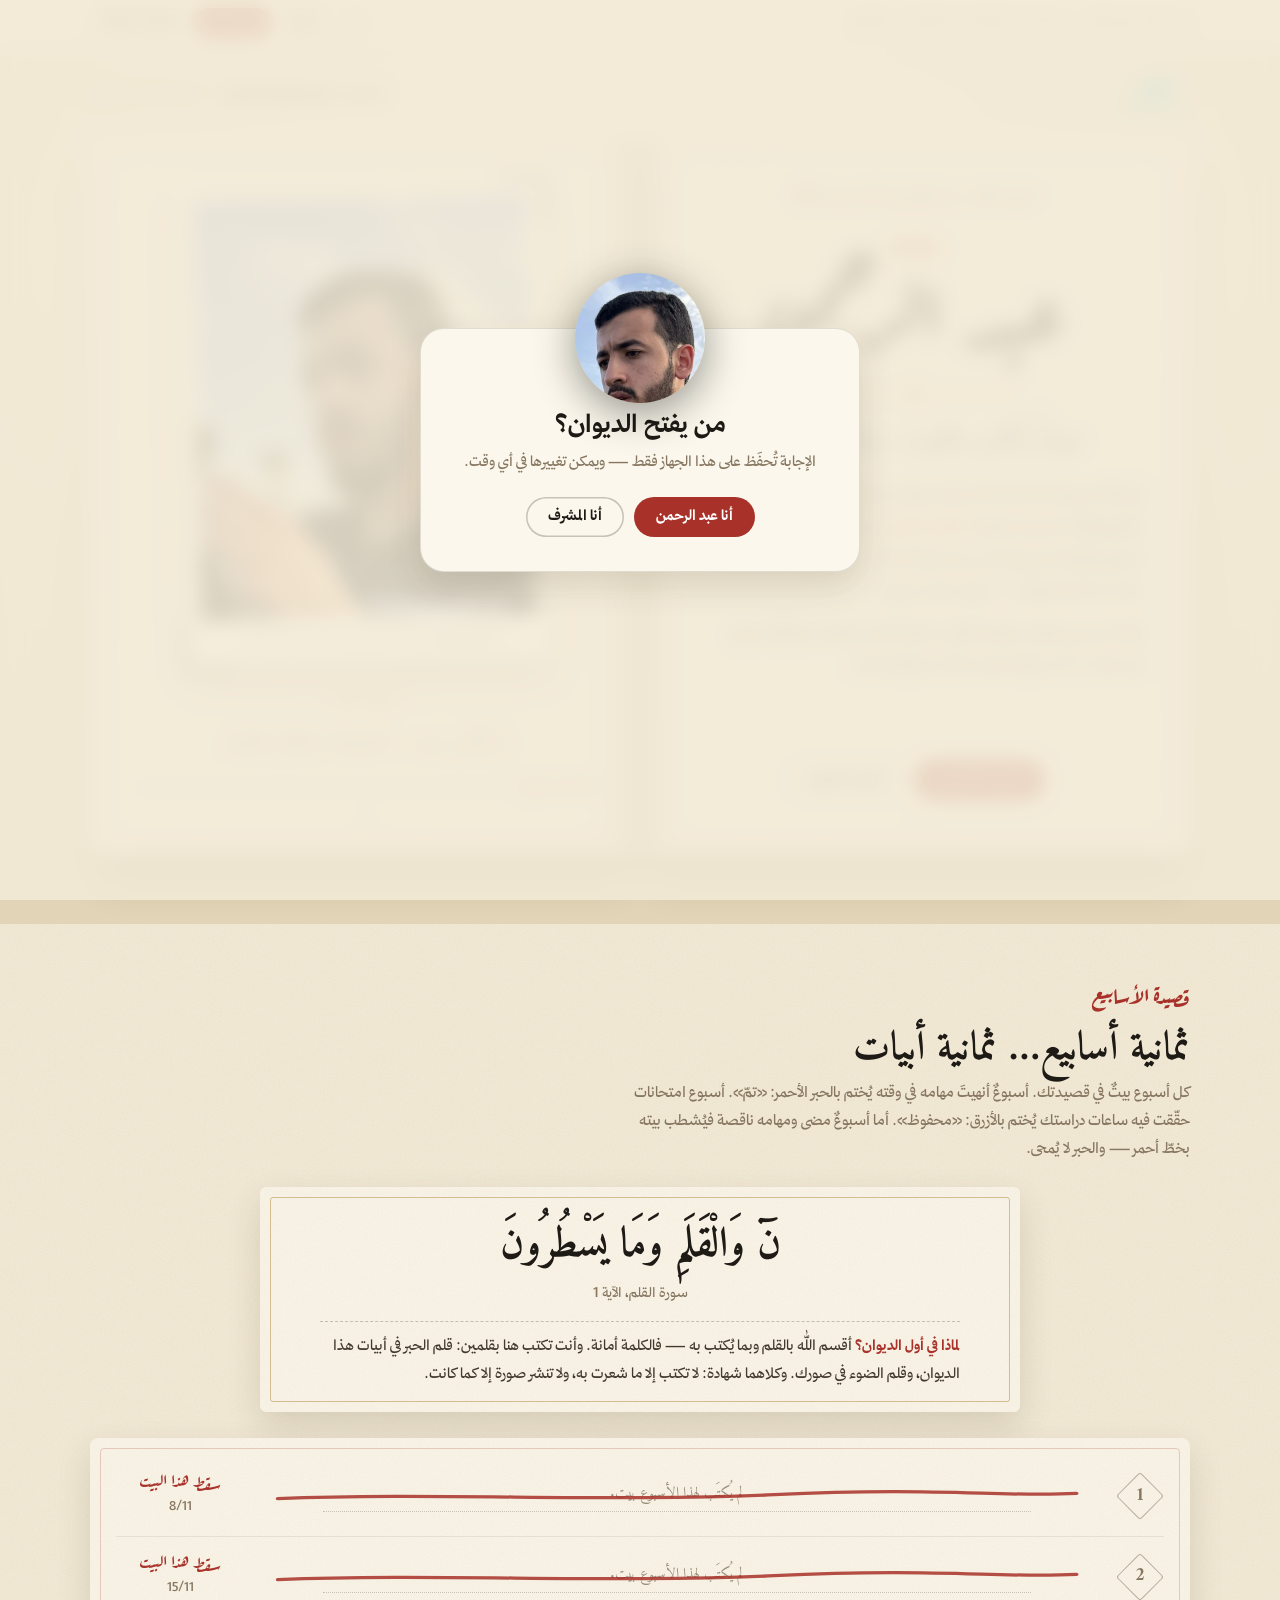
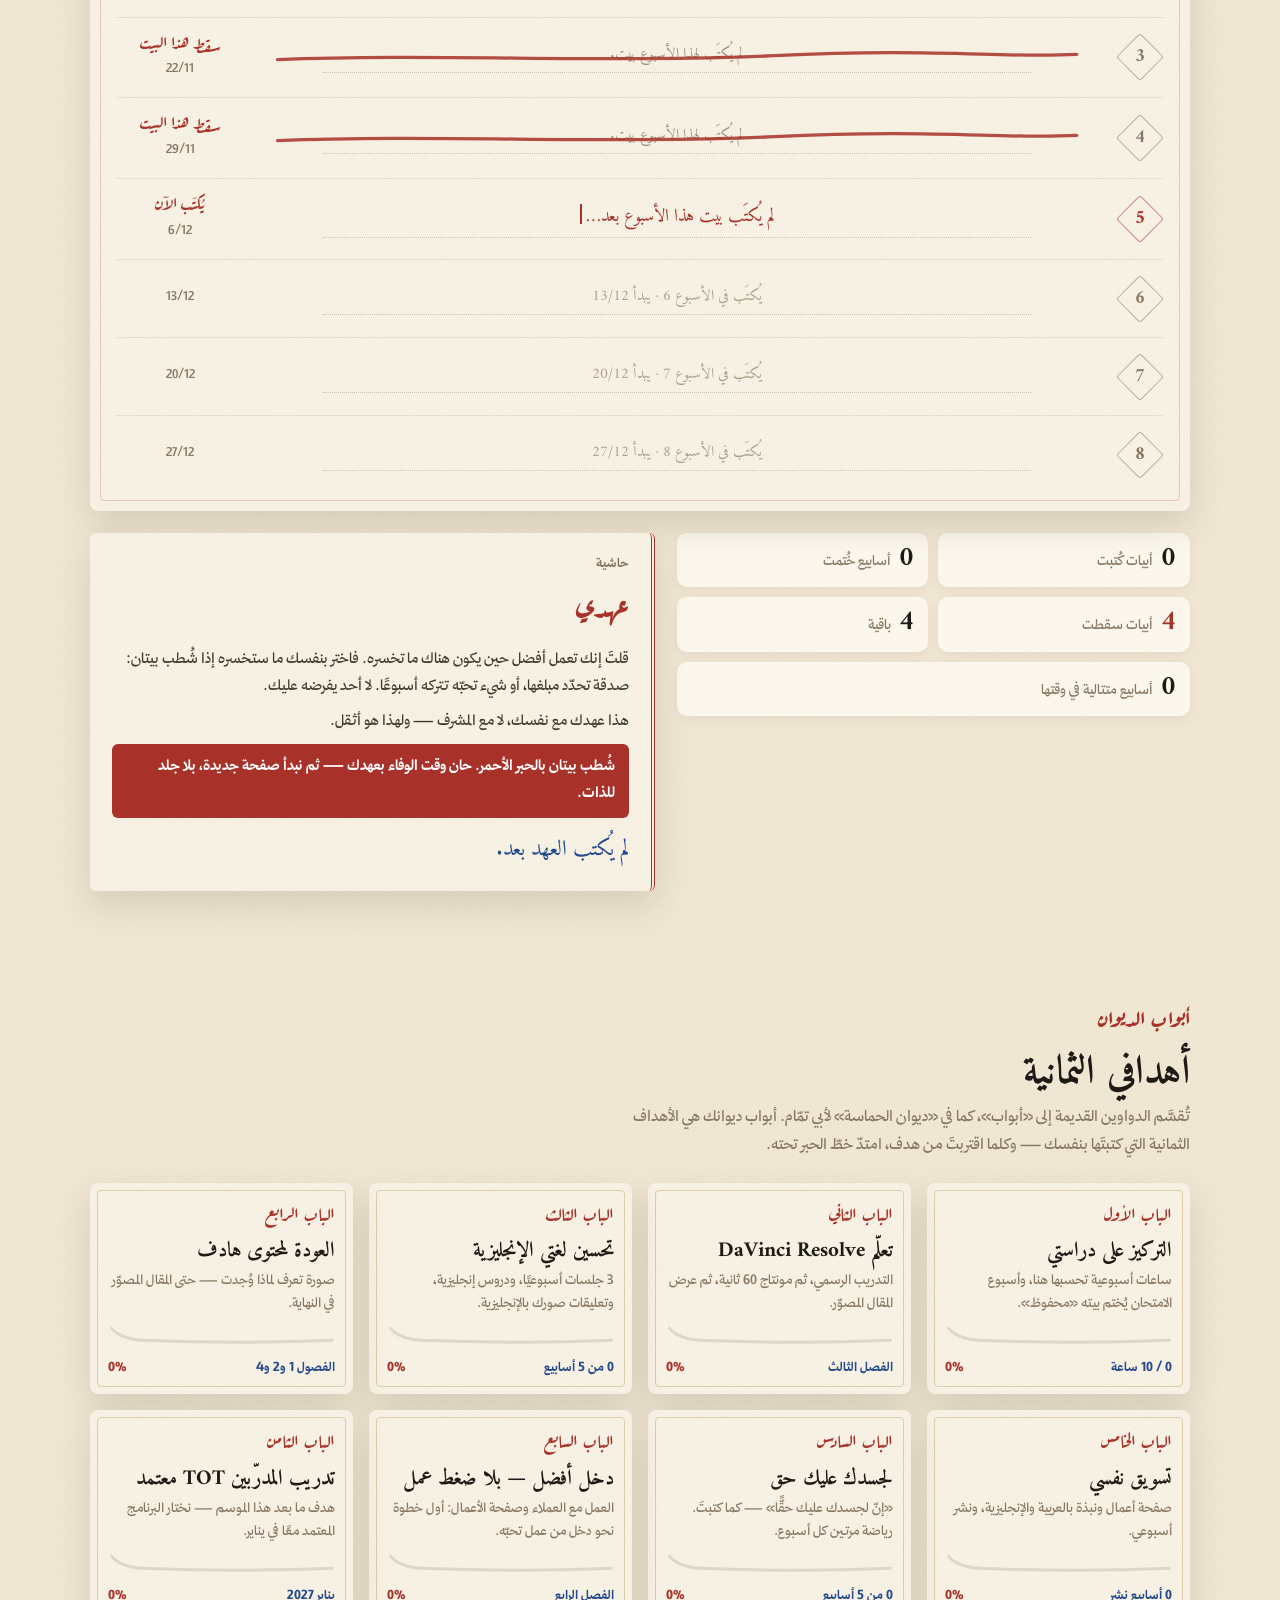
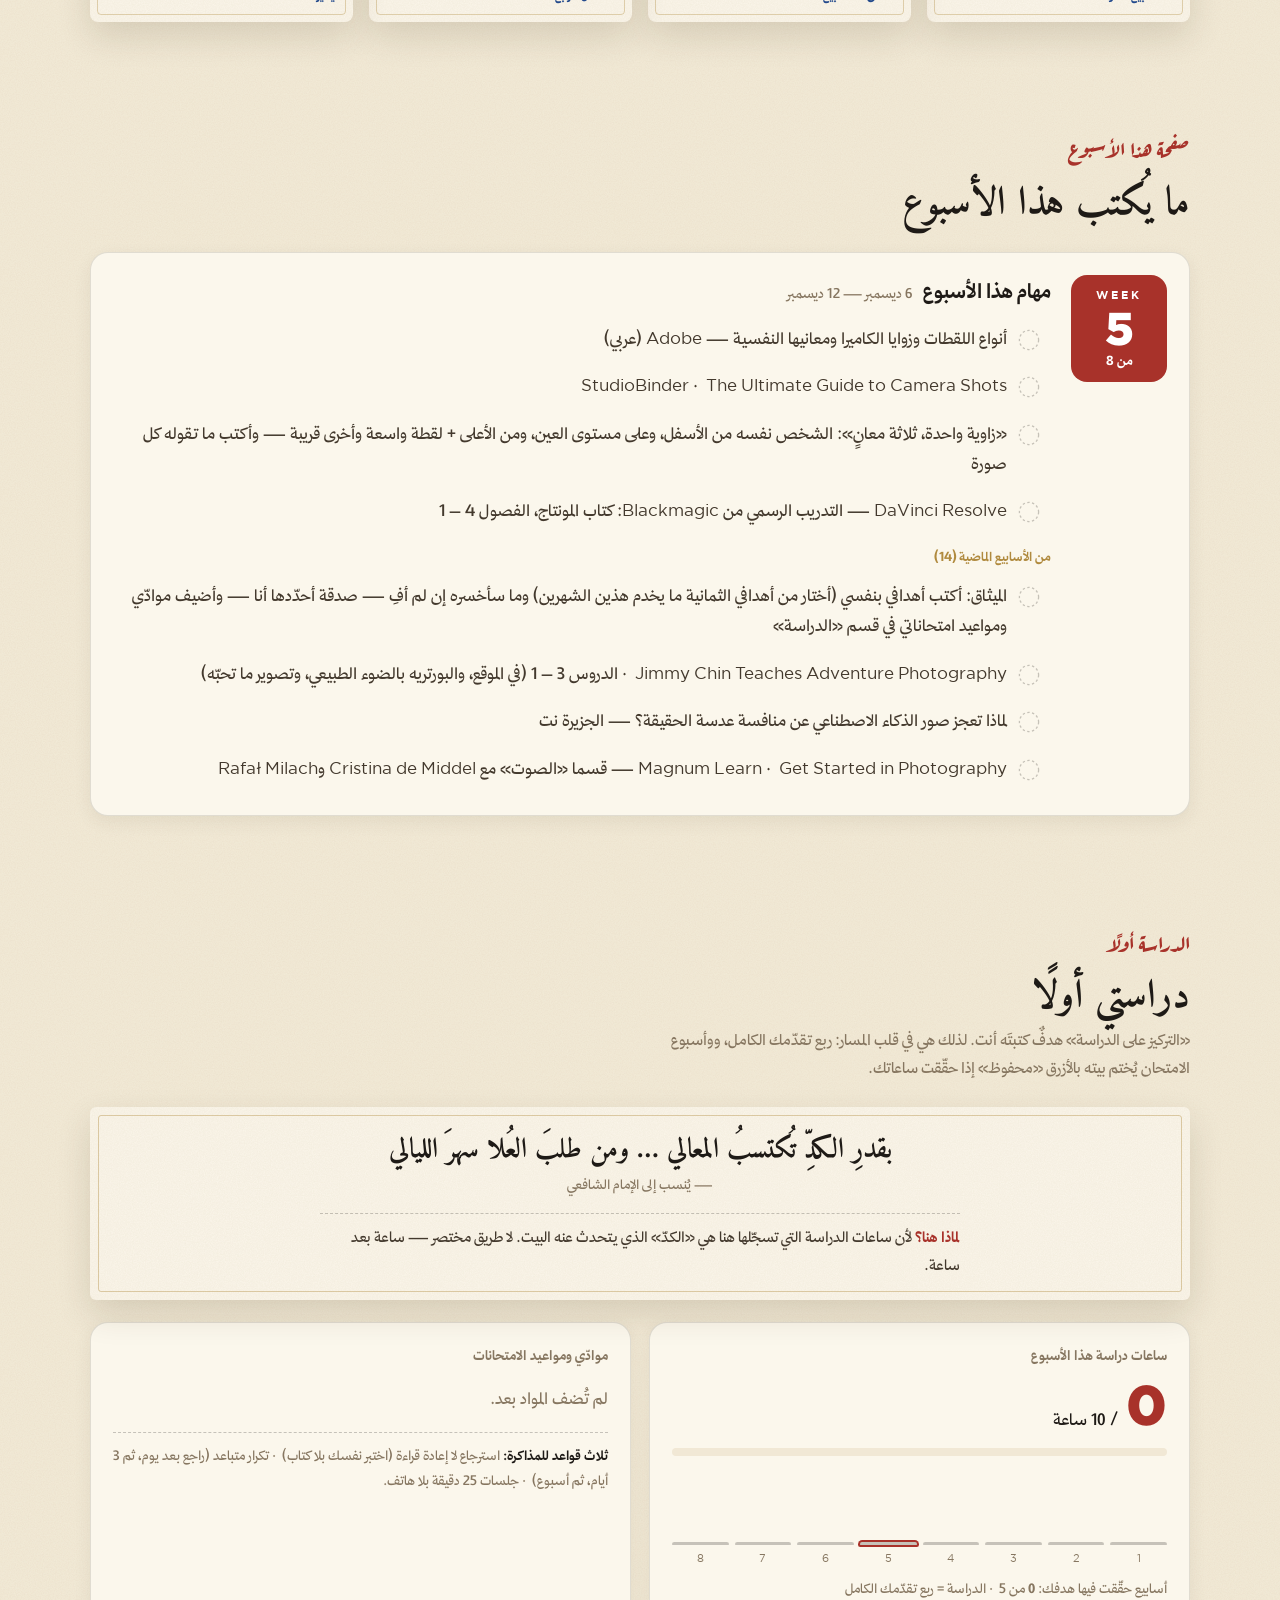
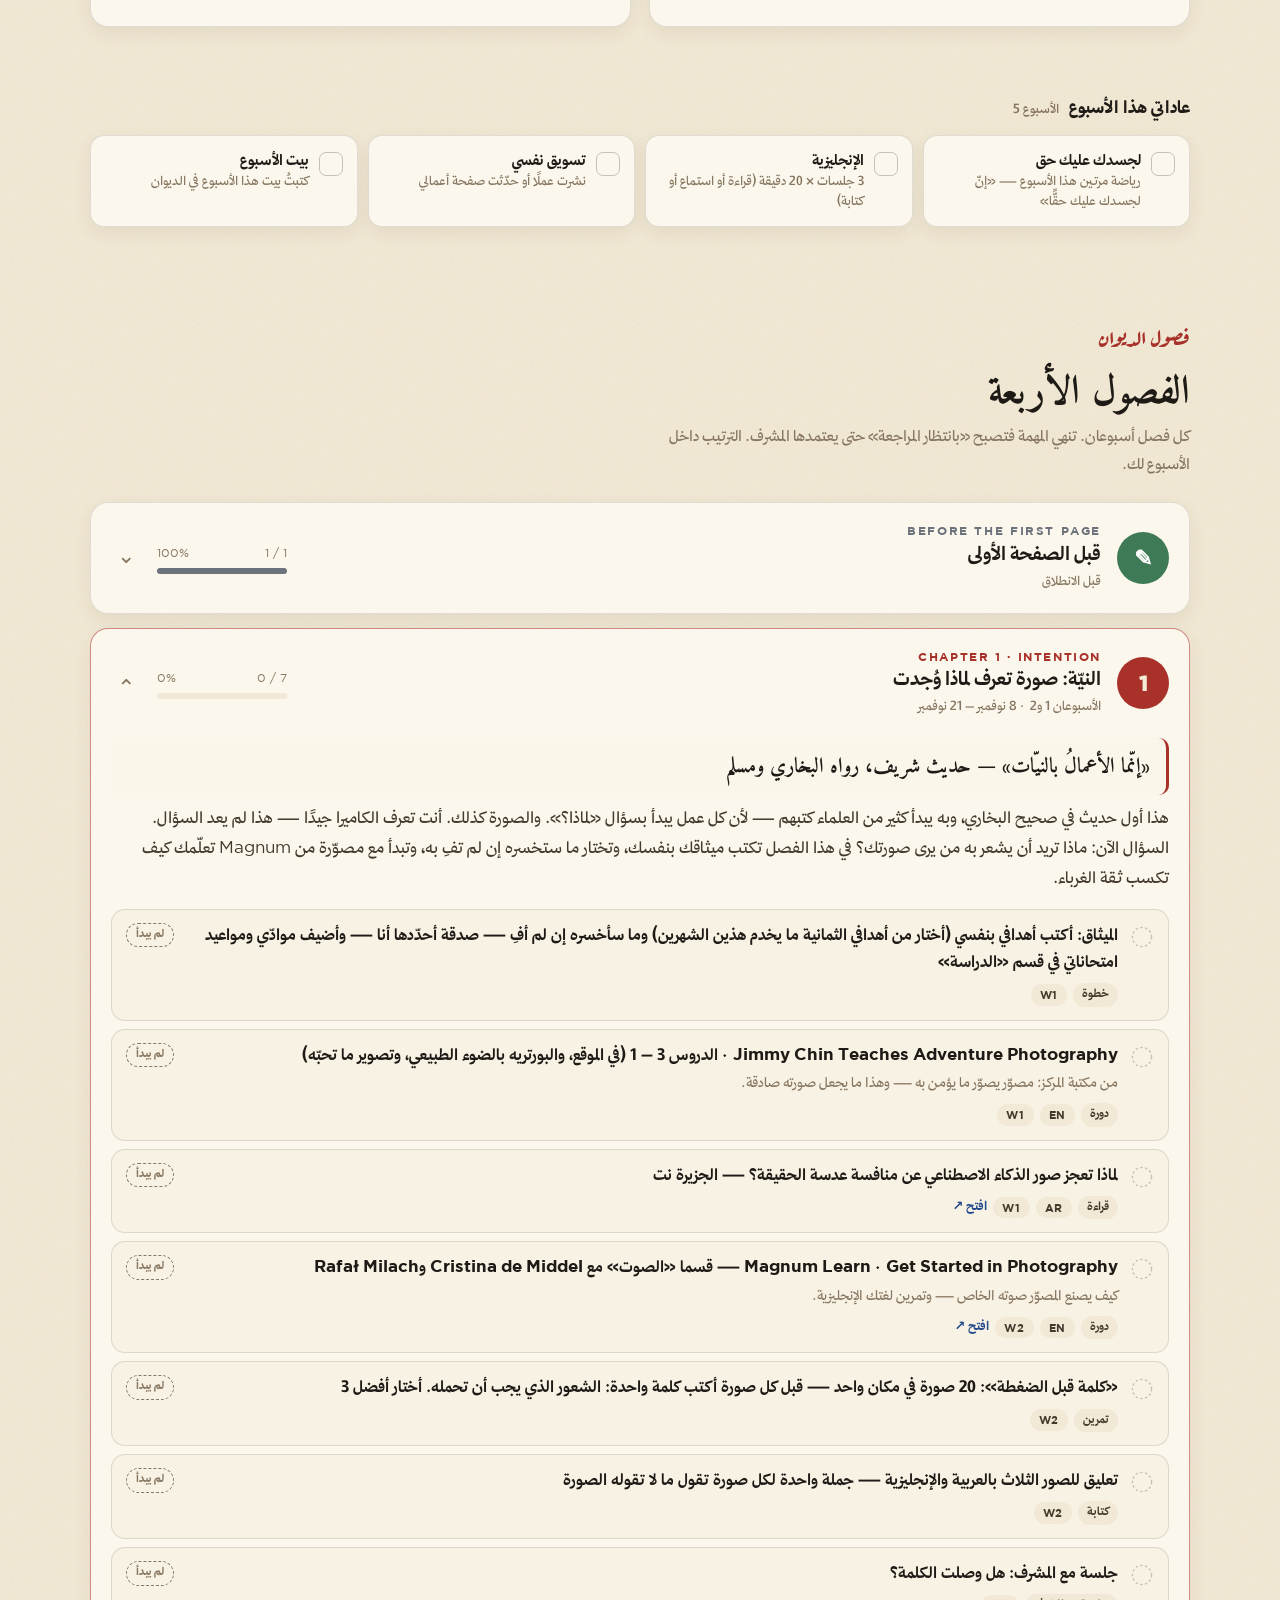
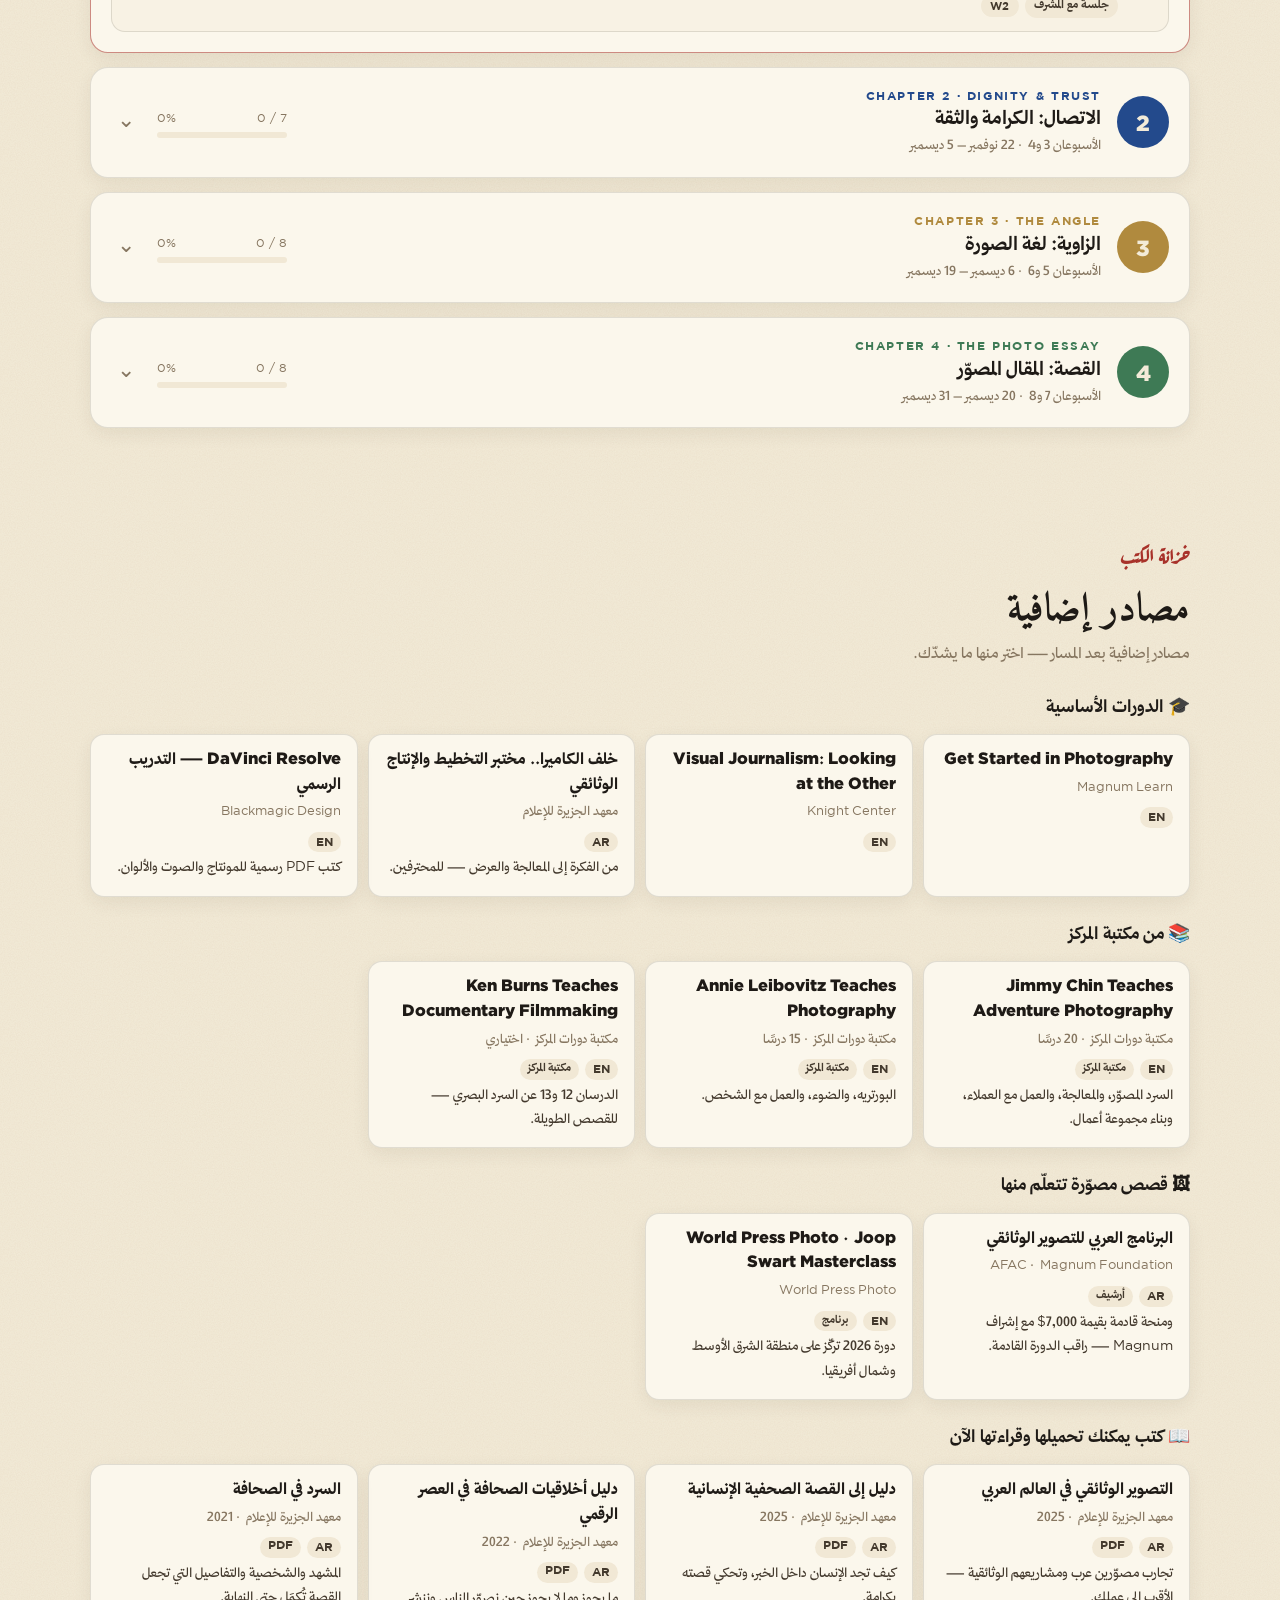
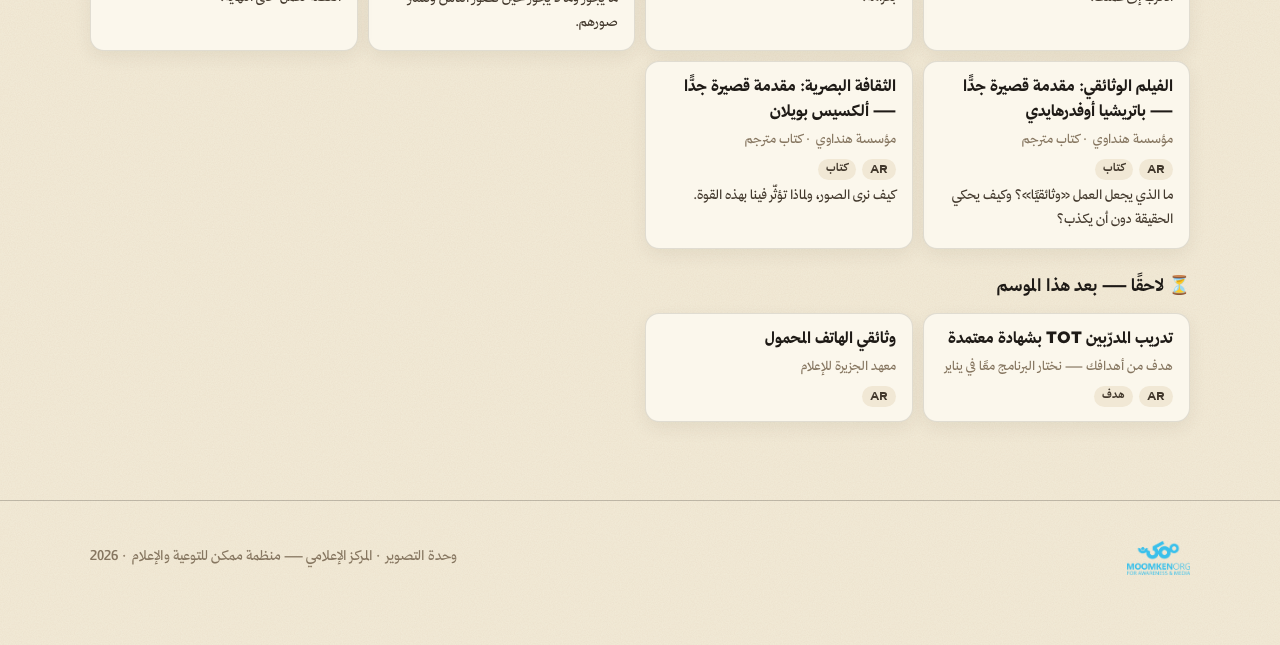
==== index.html @ f7ec4d76 "Use his real field photo; bust caches so the live link updates Co-Authored-By: Claude Opus 5.5 <nore" ====
<!DOCTYPE html>
<html lang="ar" dir="rtl">
<head>
<meta charset="utf-8">
<meta name="viewport" content="width=device-width, initial-scale=1, viewport-fit=cover">
<meta name="theme-color" content="#F3EBD8">
<title>ديوان عبد الرحمن · وحدة التصوير · المركز الإعلامي — ممكن</title>
<meta name="description" content="ديوان عبد الرحمن: مسار في التصوير الإنساني ولغة الزاوية والمقال المصوّر  — وحدة التصوير، المركز الإعلامي في منظمة ممكن. من 8 نوفمبر إلى 31 ديسمبر 2026.">
<link rel="icon" href="assets/favicon.png">
<link rel="preload" href="assets/fonts/aref-ruqaa-arabic-700-normal.woff2" as="font" type="font/woff2" crossorigin>
<link rel="stylesheet" href="base.css?v=7">
<link rel="stylesheet" href="app.css?v=7">
</head>
<body>

<!-- ============ who opens the diwan ============ -->
<div class="veil hidden" id="rolePicker">
  <div class="veil-card">
    <img class="veil-st" src="assets/portrait-sm.webp?v=7" alt="" width="130" height="130">
    <h2>من يفتح الديوان؟</h2>
    <p>الإجابة تُحفَظ على هذا الجهاز فقط — ويمكن تغييرها في أي وقت.</p>
    <div class="pick-row">
      <button class="btn btn-main" data-role="me">أنا عبد الرحمن</button>
      <button class="btn btn-ghost" data-role="manager">أنا المشرف</button>
    </div>
    <div class="pin-row hidden" id="pinRow">
      <input id="pinInput" inputmode="numeric" maxlength="6" placeholder="رمز المشرف" dir="ltr" autocomplete="off">
      <button class="btn btn-main btn-sm" id="pinGo">دخول</button>
      <div class="pin-err hidden" id="pinErr">الرمز غير صحيح — حاول مجددًا.</div>
    </div>
  </div>
</div>

<!-- ============ sync bar ============ -->
<div class="syncbar">
  <div class="syncbar-in">
    <span class="dot" id="syncDot"></span>
    <span class="sync-txt" id="syncTxt">حفظ محلي فقط</span>
    <span class="grow"></span>
    <span class="role-badge" id="roleBadge">—</span>
    <button class="btn btn-ghost btn-xs" id="btnSwitchRole">تبديل</button>
    <button class="btn btn-main btn-xs" id="btnSyncNow">مزامنة الآن</button>
    <button class="btn btn-ghost btn-xs" id="btnSetup">إعدادات الحفظ</button>
  </div>
  <div class="setup hidden" id="setupPanel">
    <div class="setup-in">
      <div class="field"><label>GitHub Gist ID</label><input id="inGist" placeholder="a1b2c3d4…" autocomplete="off" spellcheck="false" dir="ltr"></div>
      <div class="field"><label>GitHub Token · gist scope</label><input id="inToken" type="password" placeholder="ghp_…" autocomplete="off" dir="ltr"></div>
      <div class="field narrow"><label>اسم الملف</label><input id="inFile" dir="ltr" spellcheck="false"></div>
      <button class="btn btn-main btn-sm" id="btnSaveSetup">حفظ وربط</button>
      <div class="setup-note">البيانات تُحفظ في ملف Gist خاص. التوكن يبقى على هذا الجهاز فقط.</div>
    </div>
  </div>
</div>

<!-- ============ hero: his own diwan ============ -->
<header class="diwan" id="hero">
  <div class="wrap dw-top">
    <img class="logo" src="assets/logo-cyan.png" alt="ممكن — منظمة ممكن للتوعية والإعلام" width="132" height="44">
    <div class="unit-tag en">Media Center · <b>Photography Unit</b></div>
  </div>
  <div class="wrap">
    <div class="book" id="book">
      <div class="page page-r" id="pageR">
        <div class="pg-in">
          <div class="pg-k">الديوان الأول · من <bdi dir="ltr">8</bdi> نوفمبر إلى <bdi dir="ltr">31</bdi> ديسمبر <bdi dir="ltr">2026</bdi></div>
          <h1 class="name-h">
            <span class="sr">ديوان عبد الرحمن</span>
            <svg class="name-ink" id="nameInk" viewBox="0 0 640 230" aria-hidden="true">
              <text class="nm-pre" x="320" y="58" text-anchor="middle">ديوان</text>
              <text class="nm" id="nmText" x="320" y="190" text-anchor="middle">عبد الرحمن</text>
              <circle class="drop" cx="96" cy="196" r="5"/><circle class="drop d2" cx="80" cy="206" r="2.6"/>
            </svg>
          </h1>
          <svg class="orn orn-hero" viewBox="0 0 300 30" aria-hidden="true"><path d="M10 15 H120 M180 15 H290" stroke="currentColor" stroke-width="1.2"/><g transform="translate(150 15)"><rect x="-9" y="-9" width="18" height="18" fill="none" stroke="currentColor" stroke-width="1.4"/><rect x="-9" y="-9" width="18" height="18" fill="none" stroke="currentColor" stroke-width="1.4" transform="rotate(45)"/><circle r="3" fill="currentColor"/></g><circle cx="126" cy="15" r="2" fill="currentColor"/><circle cx="174" cy="15" r="2" fill="currentColor"/></svg>
          <p class="pg-sub">ديوانٌ يُكتَب بالضوء… بيتًا كلَّ أسبوع</p>
          <p class="pg-lead">في تراثنا، يجمع الشاعر قصائده في «ديوان» يحمل اسمه. وكلمة «فوتوغرافيا» نفسها معناها: <b>الكتابة بالضوء</b>. هذا ديوانك أنت: ثمانية أسابيع، وفي كل أسبوع تكتب بيدك بيتًا واحدًا — عمّا رأيت، أو تعلّمت، أو خفت منه ثم تجاوزته — وإلى جانبه صورك.</p>
          <p class="pg-lead">في <bdi dir="ltr">31</bdi> ديسمبر يكتمل ديوانك الأول: ثمانية أبيات بقلمك، ومقالٌ مصوّر بعدستك. لا أحد يكتبه عنك، ولا أحد يقارنك بأحد.</p>
          <div class="hero-cta">
            <a class="btn btn-main" href="#diwan">قصيدة الأسابيع</a>
            <a class="btn btn-ghost" href="#goals">أبواب الديوان</a>
          </div>
        </div>
        <span class="folio">1</span>
      </div>
      <div class="page page-l">
        <div class="pg-in">
          <figure class="plate" id="plate">
            <div class="plate-ph"><img src="assets/portrait.webp?v=7" alt="عبد الرحمن — مصوّر وحدة التصوير" width="720" height="900"></div>
            <figcaption>صاحب الديوان · <span>عبد الرحمن في الميدان، وحدة التصوير</span></figcaption>
          </figure>
          <div class="latest" id="latest"></div>
        </div>
        <span class="folio">2</span>
      </div>
      <div class="cover" id="cover" aria-hidden="true">
        <div class="cv-front">
          <div class="cv-frame">
            <svg class="cv-star" viewBox="-50 -50 100 100"><g fill="none" stroke="currentColor" stroke-width="2"><rect x="-30" y="-30" width="60" height="60"/><rect x="-30" y="-30" width="60" height="60" transform="rotate(45)"/><circle r="15"/></g><circle r="5" fill="currentColor"/></svg>
            <div class="cv-t">ديوان</div>
            <div class="cv-n">عبد الرحمن</div>
            <div class="cv-y">الديوان الأول · <bdi dir="ltr">2026</bdi></div>
          </div>
        </div>
        <div class="cv-back"></div>
      </div>
      <div class="spine" aria-hidden="true"></div>
    </div>
  </div>
</header>

<main>
<!-- ============ the poem of the weeks ============ -->
<section class="sec sec-poem" id="diwan">
  <div class="wrap">
    <div class="sec-head rv"><div><div class="sec-k">قصيدة الأسابيع</div><h2>ثمانية أسابيع… ثمانية أبيات</h2><p class="sec-sub">كل أسبوع بيتٌ في قصيدتك. أسبوعٌ أنهيتَ مهامه في وقته يُختم بالحبر الأحمر: «تمّ». أسبوع امتحانات حقّقت فيه ساعات دراستك يُختم بالأزرق: «محفوظ». أما أسبوعٌ مضى ومهامه ناقصة فيُشطب بيته بخطّ أحمر — والحبر لا يُمحى.</p></div></div>
    <figure class="epi rv">
      <blockquote>نٓ وَالْقَلَمِ وَمَا يَسْطُرُونَ</blockquote>
      <figcaption>سورة القلم، الآية <bdi dir="ltr">1</bdi></figcaption>
      <p class="why"><b>لماذا في أول الديوان؟</b> أقسم الله بالقلم وبما يُكتب به — فالكلمة أمانة. وأنت تكتب هنا بقلمين: قلم الحبر في أبيات هذا الديوان، وقلم الضوء في صورك. وكلاهما شهادة: لا تكتب إلا ما شعرت به، ولا تنشر صورة إلا كما كانت.</p>
    </figure>
    <div class="poem rv" id="poem"></div>
    <div class="verse-form hidden" id="vForm"></div>
    <div class="poem-foot">
      <div class="poem-stats rv" id="poemStats"></div>
      <div class="pledge rv" id="pledge"></div>
    </div>
  </div>
</section>

<!-- ============ the eight chapters: his goals ============ -->
<section class="sec" id="goals">
  <div class="wrap">
    <div class="sec-head rv"><div><div class="sec-k">أبواب الديوان</div><h2>أهدافي الثمانية</h2><p class="sec-sub">تُقسَّم الدواوين القديمة إلى «أبواب»، كما في «ديوان الحماسة» لأبي تمّام. أبواب ديوانك هي الأهداف الثمانية التي كتبتَها بنفسك — وكلما اقتربتَ من هدف، امتدّ خطّ الحبر تحته.</p></div></div>
    <div class="babs" id="babs"></div>
  </div>
</section>

<!-- ============ this week ============ -->
<section class="sec" id="week">
  <div class="wrap">
    <div class="sec-head rv"><div><div class="sec-k">صفحة هذا الأسبوع</div><h2>ما يُكتب هذا الأسبوع</h2></div></div>
    <div class="card rv" id="weekCard"></div>
  </div>
</section>

<!-- ============ studies ============ -->
<section class="sec" id="studiesSec">
  <div class="wrap">
    <div class="sec-head rv"><div><div class="sec-k">الدراسة أولًا</div><h2>دراستي أولًا</h2><p class="sec-sub">«التركيز على الدراسة» هدفٌ كتبتَه أنت. لذلك هي في قلب المسار: ربع تقدّمك الكامل، ووأسبوع الامتحان يُختم بيته بالأزرق «محفوظ» إذا حقّقت ساعاتك.</p></div></div>
    <figure class="note note-wide rv">
      <blockquote>بقدرِ الكدِّ تُكتسبُ المعالي … ومن طلبَ العُلا سهرَ الليالي</blockquote>
      <figcaption>— يُنسب إلى الإمام الشافعي</figcaption>
      <p class="why"><b>لماذا هنا؟</b> لأن ساعات الدراسة التي تسجّلها هنا هي «الكدّ» الذي يتحدث عنه البيت. لا طريق مختصر — ساعة بعد ساعة.</p>
    </figure>
    <div id="studies" class="rv"></div>
  </div>
</section>

<!-- ============ weekly habits ============ -->
<section class="sec sec-tight">
  <div class="wrap"><div id="checks" class="rv"></div></div>
</section>

<!-- ============ manager ============ -->
<section class="sec hidden" id="mgrSec">
  <div class="wrap"><div class="mgr" id="mgrPanel"></div></div>
</section>

<!-- ============ the four rolls ============ -->
<section class="sec" id="rolls">
  <div class="wrap">
    <div class="sec-head rv"><div><div class="sec-k">فصول الديوان</div><h2>الفصول الأربعة</h2><p class="sec-sub">كل فصل أسبوعان. تنهي المهمة فتصبح «بانتظار المراجعة» حتى يعتمدها المشرف. الترتيب داخل الأسبوع لك.</p></div></div>
    <div id="chapters"></div>
  </div>
</section>


<!-- ============ resources ============ -->
<section class="sec" id="library">
  <div class="wrap">
    <div class="sec-head rv"><div><div class="sec-k">خزانة الكتب</div><h2>مصادر إضافية</h2><p class="sec-sub">مصادر إضافية بعد المسار — اختر منها ما يشدّك.</p></div></div>
    <div id="resources" class="rv"></div>
  </div>
</section>
</main>

<footer class="foot">
  <div class="wrap foot-in">
    <img src="assets/logo-cyan.png" alt="ممكن" width="102" height="34">
    <span>وحدة التصوير · المركز الإعلامي — منظمة ممكن للتوعية والإعلام · 2026</span>
  </div>
</footer>

<div id="toasts" aria-live="polite"></div>
<canvas id="confetti" aria-hidden="true"></canvas>

<script src="content.js?v=7"></script>
<script src="theme.js?v=7"></script>
<script src="engine.js?v=7"></script>
</body>
</html>
---- base.css ----
/* ============================================================
   Moomken Media Center — Photography Unit trackers · shared base
   Each theme (app.css) sets the colour tokens below.
   ============================================================ */
@font-face{font-family:'Dahab';src:url('assets/fonts/DahabArabicITF-Regular.otf') format('opentype');font-weight:400;font-display:swap}
@font-face{font-family:'Dahab';src:url('assets/fonts/DahabArabicITF-Medium.otf') format('opentype');font-weight:500;font-display:swap}
@font-face{font-family:'Dahab';src:url('assets/fonts/DahabArabicITF-Bold.otf') format('opentype');font-weight:700;font-display:swap}
@font-face{font-family:'Dahab';src:url('assets/fonts/DahabArabicITF-ExtraBold.otf') format('opentype');font-weight:800;font-display:swap}
@font-face{font-family:'Dahab';src:url('assets/fonts/DahabArabicITF-Black.otf') format('opentype');font-weight:900;font-display:swap}
@font-face{font-family:'Gotham';src:url('assets/fonts/Gotham-Book.ttf') format('truetype');font-weight:400;font-display:swap}
@font-face{font-family:'Gotham';src:url('assets/fonts/Gotham-Medium.ttf') format('truetype');font-weight:500;font-display:swap}
@font-face{font-family:'Gotham';src:url('assets/fonts/Gotham-Bold.ttf') format('truetype');font-weight:700;font-display:swap}
@font-face{font-family:'Gotham';src:url('assets/fonts/Gotham-Black.otf') format('opentype');font-weight:900;font-display:swap}

:root{
  --bg:#0B1220; --bg2:#101a2e; --surface:#14203a; --surface2:#1a2947;
  --ink:#F4F7FB; --body:#C9D3E1; --muted:#8A97AB; --line:rgba(255,255,255,.08); --line2:rgba(255,255,255,.22);
  --accent:#F4B942; --accent-ink:#1A1206; --accent2:#7FD1FF;
  --ok:#43B97F; --warn:#E3A33B; --danger:#E5484D;
  --r:18px; --r-md:12px; --r-sm:8px;
  --ease:cubic-bezier(.2,.8,.2,1);
  --shadow:0 10px 30px rgba(0,0,0,.35);
}
*{box-sizing:border-box}
html{scroll-behavior:smooth;-webkit-text-size-adjust:100%}
body{margin:0;background:var(--bg);color:var(--body);font-family:'Dahab','Gotham',system-ui,sans-serif;font-size:16.5px;line-height:1.8;overflow-x:hidden}
img{max-width:100%;display:block}
a{color:var(--accent2)}
bdi{unicode-bidi:isolate}
.hidden{display:none!important}
.wrap{max-width:1140px;margin:0 auto;padding:0 20px}
.en{font-family:'Gotham',sans-serif;letter-spacing:.02em}
.grow{flex:1}
.muted{color:var(--muted)}
::selection{background:var(--accent);color:var(--accent-ink)}
input,button,textarea{font-family:inherit}

/* ---------- buttons ---------- */
.btn{font-family:inherit;font-weight:700;font-size:15px;border:0;cursor:pointer;padding:11px 22px;border-radius:999px;display:inline-flex;align-items:center;justify-content:center;gap:6px;line-height:1.2;text-decoration:none;transition:transform .15s var(--ease),background .18s,color .18s,box-shadow .18s;white-space:nowrap}
.btn:active{transform:scale(.96)}
.btn:disabled{opacity:.5;cursor:default}
.btn-sm{font-size:14px;padding:8px 16px}
.btn-xs{font-size:13px;padding:6px 12px}
.btn-main{background:var(--accent);color:var(--accent-ink)}
.btn-main:hover{box-shadow:0 0 0 4px color-mix(in srgb,var(--accent) 30%,transparent)}
.btn-ok{background:var(--ok);color:#fff}
.btn-ghost{background:transparent;color:var(--ink);box-shadow:inset 0 0 0 1.5px var(--line2)}
.btn-ghost:hover{box-shadow:inset 0 0 0 1.5px var(--ink)}
.btn-ghost-d{background:transparent;color:var(--muted);box-shadow:inset 0 0 0 1.5px var(--line2)}

/* ---------- role picker ---------- */
.veil{position:fixed;inset:0;z-index:90;background:color-mix(in srgb,var(--bg) 88%,transparent);backdrop-filter:blur(10px);display:grid;place-items:center;padding:20px}
.veil-card{background:var(--surface);border:1px solid var(--line);border-radius:24px;padding:34px 28px;max-width:440px;width:100%;text-align:center;box-shadow:var(--shadow)}
.veil-card img.veil-st{width:130px;margin:-90px auto 6px;filter:drop-shadow(0 10px 20px rgba(0,0,0,.4))}
.veil-card h2{color:var(--ink);margin:6px 0 4px;font-size:26px;line-height:1.4}
.veil-card p{margin:0 0 20px;color:var(--muted);font-size:15px}
.pick-row{display:flex;gap:10px;justify-content:center;flex-wrap:wrap}
.pin-row{margin-top:18px;display:flex;gap:8px;justify-content:center;flex-wrap:wrap}
.pin-row input{background:var(--bg2);border:1.5px solid var(--line2);color:var(--ink);border-radius:999px;padding:9px 16px;width:160px;font-size:16px;text-align:center}
.pin-err{width:100%;color:var(--danger);font-size:14px}

/* ---------- sync bar ---------- */
.syncbar{position:sticky;top:0;z-index:60;background:color-mix(in srgb,var(--bg) 82%,transparent);backdrop-filter:blur(12px);border-bottom:1px solid var(--line)}
.syncbar-in{max-width:1140px;margin:0 auto;padding:8px 20px;display:flex;align-items:center;gap:8px;font-size:13.5px;flex-wrap:wrap}
.dot{width:9px;height:9px;border-radius:50%;background:#8a96a8;flex:none}
.dot.pulse{animation:pulse 1s infinite}
@keyframes pulse{50%{opacity:.3}}
.sync-txt{color:var(--muted);min-width:0;overflow:hidden;text-overflow:ellipsis;white-space:nowrap;max-width:46vw}
.role-badge{color:var(--ink);font-weight:700;padding:2px 10px;border-radius:999px;background:var(--surface2)}
.setup{border-top:1px solid var(--line);background:var(--bg2)}
.setup-in{max-width:1140px;margin:0 auto;padding:14px 20px;display:flex;gap:12px;flex-wrap:wrap;align-items:flex-end}
.field{display:flex;flex-direction:column;gap:4px;flex:1 1 220px;min-width:0}
.field.narrow{flex:0 1 220px}
.field label{font-size:13px;color:var(--muted)}
.field input{background:var(--surface);border:1.5px solid var(--line2);color:var(--ink);border-radius:10px;padding:9px 12px;font-size:14px;width:100%}
.setup-note{width:100%;font-size:13px;color:var(--muted)}

/* ---------- sections ---------- */
.sec{padding:56px 0}
.sec-head{display:flex;align-items:flex-end;justify-content:space-between;gap:16px;margin-bottom:22px;flex-wrap:wrap}
.sec-k{font-family:'Gotham',sans-serif;font-size:12px;letter-spacing:.22em;text-transform:uppercase;color:var(--accent);font-weight:700}
.sec h2{color:var(--ink);font-size:clamp(26px,4vw,38px);line-height:1.3;margin:4px 0 0;font-weight:900}
.sec-sub{color:var(--muted);max-width:560px;margin:6px 0 0;font-size:15.5px}
.card{background:var(--surface);border:1px solid var(--line);border-radius:var(--r);padding:22px}
.rv{opacity:0;transform:translateY(18px);transition:opacity .7s var(--ease),transform .7s var(--ease)}
.rv.in{opacity:1;transform:none}

/* ---------- this week ---------- */
#weekCard{display:flex;gap:20px;align-items:flex-start}
.wk-cal{flex:none;width:96px;text-align:center;border-radius:16px;background:var(--accent);color:var(--accent-ink);padding:10px 6px 8px}
.wk-cal .w1{font-family:'Gotham';font-size:11px;letter-spacing:.28em;font-weight:700}
.wk-cal .w2{font-family:'Gotham';font-size:46px;font-weight:900;line-height:1}
.wk-cal .w3{font-size:13px;font-weight:700}
.wk-main{flex:1;min-width:0}
.wk-head{display:flex;gap:10px;align-items:baseline;flex-wrap:wrap;margin-bottom:6px}
.wk-head h3{margin:0;color:var(--ink);font-size:21px}
.rng{color:var(--muted);font-size:14px}
.exam-banner{background:color-mix(in srgb,var(--warn) 16%,transparent);border:1px solid color-mix(in srgb,var(--warn) 40%,transparent);color:var(--ink);border-radius:12px;padding:10px 14px;margin:8px 0;font-size:15px}
.wk-list{list-style:none;margin:6px 0 0;padding:0;display:grid;gap:4px}
.wk-list li{display:flex;gap:10px;align-items:flex-start;padding:7px 10px;border-radius:10px;cursor:pointer;transition:background .15s;overflow-wrap:anywhere}
.wk-list li:hover{background:var(--surface2)}
.wk-list li.done span{color:var(--muted);text-decoration:line-through;text-decoration-color:var(--line2)}
.wk-late{margin-top:12px;font-size:13px;color:var(--warn);font-weight:700}
.t-ico{width:24px;height:24px;flex:none;margin-top:2px}

/* ---------- studies ---------- */
.st-grid{display:grid;grid-template-columns:1fr 1fr;gap:18px}
.st-card{background:var(--surface);border:1px solid var(--line);border-radius:var(--r);padding:22px;min-width:0}
.st-k{font-size:14px;color:var(--muted);font-weight:700;margin-bottom:6px}
.st-big{display:flex;align-items:baseline;gap:8px;color:var(--ink)}
.st-big b{font-family:'Gotham';font-size:56px;line-height:1;font-weight:900;color:var(--accent)}
.st-meter{height:8px;border-radius:9px;background:var(--surface2);overflow:hidden;margin:12px 0}
.st-meter i{display:block;height:100%;background:var(--accent);border-radius:9px;transition:width .6s var(--ease)}
.st-acts{display:flex;gap:8px;flex-wrap:wrap}
.st-goal{display:block;margin-top:10px;font-size:14px;color:var(--muted)}
.st-goal input{width:60px;background:var(--bg2);border:1.5px solid var(--line2);color:var(--ink);border-radius:8px;padding:3px 6px;text-align:center;font-family:'Gotham'}
.st-bars{display:flex;gap:6px;align-items:flex-end;height:96px;margin-top:16px}
.sb{flex:1;height:100%;display:flex;flex-direction:column;justify-content:flex-end;align-items:center;gap:4px;position:relative}
.sb i{display:block;width:100%;min-height:3px;background:var(--line2);border-radius:6px 6px 2px 2px;transition:height .6s var(--ease)}
.sb.met i{background:var(--ok)}
.sb.now i{box-shadow:0 0 0 2px var(--accent)}
.sb.exam::before{content:'📚';position:absolute;top:-4px;font-size:12px}
.sb span{font-family:'Gotham';font-size:11px;color:var(--muted)}
.st-note{margin-top:10px;font-size:13.5px;color:var(--muted)}
.subj{list-style:none;padding:0;margin:4px 0 12px;display:grid;gap:6px}
.subj li{display:flex;align-items:center;gap:8px;background:var(--bg2);border-radius:10px;padding:8px 12px;flex-wrap:wrap}
.sn{color:var(--ink);font-weight:700;flex:1;min-width:0;overflow-wrap:anywhere}
.sd{color:var(--muted);font-size:13.5px}
.cd{font-size:12.5px;font-weight:700;padding:1px 9px;border-radius:999px;background:var(--surface2);color:var(--body)}
.cd.hot{background:var(--warn);color:#1a1206}
.cd.past{opacity:.6}
.subj .x{background:none;border:0;color:var(--muted);font-size:20px;cursor:pointer;line-height:1;padding:0 4px}
.subj-add{display:flex;gap:8px;flex-wrap:wrap}
.subj-add input{flex:1 1 130px;min-width:0;background:var(--bg2);border:1.5px solid var(--line2);color:var(--ink);border-radius:10px;padding:7px 10px;font-size:14px;color-scheme:dark}
.st-tips{margin-top:14px;font-size:13.5px;color:var(--muted);border-top:1px dashed var(--line2);padding-top:12px}
.st-tips b{color:var(--ink)}

/* ---------- weekly habits ---------- */
.ck-head{color:var(--ink);font-weight:800;font-size:18px;margin-bottom:10px;display:flex;gap:10px;align-items:baseline}
.ck-head span{font-size:13px;color:var(--muted);font-weight:500}
.ck-list{display:grid;grid-template-columns:repeat(4,1fr);gap:10px}
.ck{display:flex;gap:10px;align-items:flex-start;text-align:start;background:var(--surface);border:1px solid var(--line);border-radius:14px;padding:14px;color:var(--body);cursor:pointer;transition:border-color .2s,background .2s,transform .15s}
.ck:hover:not(:disabled){border-color:var(--line2)}
.ck:disabled{cursor:default}
.ck b{display:block;color:var(--ink);font-size:15.5px}
.ck small{display:block;font-size:13px;color:var(--muted);line-height:1.5}
.ck-box{flex:none;width:24px;height:24px;border-radius:7px;border:1.6px solid var(--line2);display:grid;place-items:center;color:var(--accent-ink);font-weight:900;font-size:14px;margin-top:2px}
.ck.on{border-color:color-mix(in srgb,var(--accent) 60%,transparent);background:color-mix(in srgb,var(--accent) 9%,var(--surface))}
.ck.on .ck-box{background:var(--accent);border-color:var(--accent)}

/* ---------- chapters ---------- */
#chapters{display:grid;gap:14px}
.ch{background:var(--surface);border:1px solid var(--line);border-radius:var(--r);overflow:hidden;transition:border-color .3s}
.ch.current{border-color:color-mix(in srgb,var(--cc) 55%,transparent)}
.ch-head{display:flex;align-items:center;gap:16px;padding:18px 20px;cursor:pointer;user-select:none}
.ch-num{flex:none;width:52px;height:52px;border-radius:50%;display:grid;place-items:center;font-family:'Gotham';font-weight:900;font-size:22px;color:var(--bg);background:var(--cc)}
.ch.done .ch-num{background:var(--ok);color:#fff}
.ch-titles{flex:1;min-width:0}
.ch-en{font-family:'Gotham';font-size:11.5px;letter-spacing:.14em;text-transform:uppercase;color:var(--cc);font-weight:700}
.ch-titles h3{margin:0;color:var(--ink);font-size:20px;line-height:1.45}
.ch-meta{font-size:13px;color:var(--muted)}
.ch-prog{flex:none;width:130px}
.ch-prog .row{display:flex;justify-content:space-between;font-family:'Gotham';font-size:12px;color:var(--muted)}
.ch-bar{height:6px;border-radius:6px;background:var(--surface2);overflow:hidden;margin-top:4px}
.ch-bar i{display:block;height:100%;background:var(--cc);transition:width .6s var(--ease)}
.ch-toggle{flex:none;background:none;border:0;color:var(--muted);font-size:22px;cursor:pointer;transition:transform .3s var(--ease)}
.ch.open .ch-toggle{transform:rotate(180deg)}
.ch-body{display:grid;grid-template-rows:0fr;transition:grid-template-rows .45s var(--ease)}
.ch.open .ch-body{grid-template-rows:1fr}
.ch-inner{overflow:hidden;padding:0 20px}
.ch.open .ch-inner{padding-bottom:20px}
.ch-quote{margin:0 0 10px;padding:10px 16px;border-inline-start:3px solid var(--cc);color:var(--ink);font-size:17px;font-weight:700;background:var(--bg2);border-radius:0 10px 10px 0}
.ch-desc{margin:0 0 14px;color:var(--body)}
.tasks{display:grid;gap:8px}
.task{display:flex;gap:12px;align-items:flex-start;background:var(--bg2);border:1px solid var(--line);border-radius:14px;padding:13px 14px;transition:border-color .2s,background .3s}
.task.pending{border-color:color-mix(in srgb,var(--warn) 45%,transparent)}
.task.done{opacity:.82}
.task.just{animation:just .9s var(--ease)}
@keyframes just{30%{background:color-mix(in srgb,var(--ok) 25%,var(--bg2))}}
.t-main{flex:1;min-width:0}
.t-txt{color:var(--ink);font-weight:700;overflow-wrap:anywhere;line-height:1.65}
.task.done .t-txt{text-decoration:line-through;text-decoration-color:var(--line2)}
.t-why{font-size:14px;color:var(--muted);margin-top:2px}
.t-tags{display:flex;gap:6px;flex-wrap:wrap;margin-top:6px;align-items:center}
.tag{font-size:12px;padding:1px 9px;border-radius:999px;background:var(--surface2);color:var(--body);font-weight:700}
.tag.paid{background:var(--accent);color:var(--accent-ink)}
.tag.lang,.tag.wk{font-family:'Gotham';font-size:11px;letter-spacing:.06em}
.t-link{font-size:13px;font-weight:700;text-decoration:none;color:var(--accent2)}
.t-link:hover{text-decoration:underline}
.t-attach{margin-top:8px;background:none;border:1px dashed var(--line2);color:var(--muted);border-radius:999px;padding:3px 12px;font-size:13px;cursor:pointer}
.t-sub{display:none;gap:6px;margin-top:8px}
.t-sub.on{display:flex}
.t-sub input{flex:1;min-width:0;background:var(--surface);border:1.5px solid var(--line2);color:var(--ink);border-radius:999px;padding:5px 12px;font-size:13px}
.t-act{flex:none;display:flex;flex-direction:column;align-items:flex-end;gap:6px}
.stamp{font-size:11.5px;font-weight:800;padding:1px 9px;border-radius:999px;border:1.4px solid currentColor}
.st-done{color:var(--ok)} .st-pending{color:var(--warn)} .st-todo{color:var(--muted);border-style:dashed}

/* ---------- manager ---------- */
.mgr{background:var(--surface);border:1.5px solid color-mix(in srgb,var(--accent) 45%,transparent);border-radius:var(--r);padding:24px}
.mgr h3{margin:0;color:var(--ink);font-size:22px}
.mgr-lead{color:var(--muted);margin:4px 0 14px;font-size:15px}
.mgr-sub{font-weight:800;color:var(--ink);margin:14px 0 8px}
.mgr-list{display:grid;gap:8px}
.mgr-item{display:flex;gap:8px;align-items:center;flex-wrap:wrap;background:var(--bg2);border-radius:12px;padding:10px 12px}
.mi-txt{flex:1 1 260px;min-width:0;color:var(--ink);font-weight:700;overflow-wrap:anywhere}
.mi-lvl{display:block;font-size:12.5px;color:var(--muted);font-weight:500}
.mi-link{font-size:13px;font-weight:700}
.mgr-empty{color:var(--muted);padding:10px}
.mgr-extra{display:grid;grid-template-columns:repeat(auto-fit,minmax(200px,1fr));gap:10px;margin:6px 0}
.mgr-box{background:var(--bg2);border-radius:12px;padding:12px 14px;font-size:14.5px}
.mgr-box b{display:block;color:var(--ink);font-size:13px;margin-bottom:2px}

/* ---------- AI rules ---------- */
.ai-grid{display:grid;grid-template-columns:1.1fr .9fr;gap:18px;align-items:start}
.ai-rules{list-style:none;margin:0;padding:0;display:grid;gap:8px;counter-reset:r}
.ai-rules li{counter-increment:r;display:flex;gap:12px;background:var(--surface);border:1px solid var(--line);border-radius:14px;padding:12px 14px;color:var(--body)}
.ai-rules li::before{content:counter(r);flex:none;width:30px;height:30px;border-radius:50%;display:grid;place-items:center;font-family:'Gotham';font-weight:900;font-size:13px;background:var(--surface2);color:var(--accent)}
.ai-rules li b{color:var(--ink)}
.ai-yes{background:var(--surface);border:1px solid var(--line);border-radius:var(--r);padding:20px}
.ai-yes h4{margin:0 0 8px;color:var(--ink);font-size:18px}
.ai-yes ul{margin:0;padding-inline-start:20px}
.ai-yes li{margin:4px 0}
.ai-src{font-size:13px;color:var(--muted);margin-top:12px}

/* ---------- resources ---------- */
.rs-group{margin-bottom:22px}
.rs-group h4{color:var(--ink);font-size:18px;margin:0 0 10px}
.rs-list{display:grid;grid-template-columns:repeat(auto-fill,minmax(250px,1fr));gap:10px}
.rs{display:flex;flex-direction:column;gap:3px;background:var(--surface);border:1px solid var(--line);border-radius:14px;padding:14px 16px;text-decoration:none;color:var(--body);transition:transform .2s var(--ease),border-color .2s}
.rs:hover{transform:translateY(-3px);border-color:var(--line2)}
.rs-t{color:var(--ink);font-weight:800;line-height:1.5;overflow-wrap:anywhere}
.rs-m{font-size:13px;color:var(--muted)}
.rs-tags{display:flex;gap:6px;flex-wrap:wrap;margin-top:4px}
.rs-tags i{font-style:normal;font-size:11.5px;font-weight:700;padding:0 8px;border-radius:999px;background:var(--surface2)}
.rs-tags i.lang{font-family:'Gotham'}
.rs-tags i.paid{background:var(--accent);color:var(--accent-ink)}
.rs-d{font-size:13.5px;color:var(--body);margin-top:2px}

/* ---------- toasts, confetti, celebration ---------- */
#confetti{position:fixed;inset:0;pointer-events:none;z-index:95}
#toasts{position:fixed;bottom:20px;left:50%;transform:translateX(-50%);z-index:96;display:grid;gap:8px;width:min(92vw,440px)}
.toast{background:var(--ink);color:var(--bg);font-weight:700;padding:12px 18px;border-radius:14px;box-shadow:var(--shadow);text-align:center;animation:tin .35s var(--ease)}
.toast.leave{opacity:0;transform:translateY(10px);transition:.35s}
@keyframes tin{from{opacity:0;transform:translateY(14px)}}
.cele{position:fixed;inset:0;z-index:94;background:rgba(0,0,0,.6);backdrop-filter:blur(6px);display:grid;place-items:center;padding:20px;animation:tin .4s var(--ease)}
.cele-card{background:var(--surface);border:1px solid var(--line2);border-radius:24px;padding:30px 26px;text-align:center;max-width:440px;box-shadow:var(--shadow)}
.cele-ico{font-size:58px;line-height:1.2}
.cele-card h2{color:var(--ink);margin:8px 0 6px;font-size:24px;line-height:1.4}
.cele-card p{margin:0 0 18px;color:var(--body)}

/* ---------- footer ---------- */
.foot{padding:40px 0 70px;border-top:1px solid var(--line);color:var(--muted);font-size:14px}
.foot-in{display:flex;gap:18px;align-items:center;justify-content:space-between;flex-wrap:wrap}
.foot img{height:34px;width:auto}

/* ---------- responsive ---------- */
@media (max-width:900px){
  .ck-list{grid-template-columns:1fr 1fr}
  .ai-grid{grid-template-columns:1fr}
}
@media (max-width:720px){
  body{font-size:16px}
  .sec{padding:42px 0}
  .st-grid{grid-template-columns:1fr}
  #weekCard{flex-direction:column}
  .wk-cal{display:flex;gap:10px;align-items:baseline;width:auto;padding:6px 14px}
  .wk-cal .w2{font-size:30px}
  .ch-head{flex-wrap:wrap;gap:12px;padding:16px}
  .ch-num{width:44px;height:44px;font-size:18px}
  .ch-prog{width:100%;order:4}
  .ch-inner{padding:0 14px}
  .task{flex-wrap:wrap}
  .t-act{flex-direction:row;width:100%;justify-content:flex-end;flex-wrap:wrap;align-items:center}
  .sync-txt{max-width:100%;order:9;flex-basis:100%}
}
@media (max-width:460px){
  .ck-list{grid-template-columns:1fr}
}
@media (prefers-reduced-motion:reduce){
  *{animation:none!important;transition:none!important;scroll-behavior:auto!important}
  .rv{opacity:1;transform:none}
}
---- app.css ----
/* ============================================================
   ديوان عبد الرحمن — a poetry book of his own
   paper, black ink, red rubric ink, a little gold
   ============================================================ */
@font-face{font-family:'Amiri';src:url('assets/fonts/amiri-arabic-400-normal.woff2') format('woff2');font-weight:400;font-display:swap;unicode-range:U+0600-06FF,U+0750-077F,U+0870-088E,U+0890-0891,U+0897-08E1,U+08E3-08FF,U+200C-200E,U+2010-2011,U+204F,U+2E41,U+FB50-FDFF,U+FE70-FE74,U+FE76-FEFC}
@font-face{font-family:'Amiri';src:url('assets/fonts/amiri-latin-400-normal.woff2') format('woff2');font-weight:400;font-display:swap;unicode-range:U+0000-00FF,U+0131,U+0152-0153,U+02BB-02BC,U+02C6,U+02DA,U+02DC,U+2000-206F,U+20AC,U+2122,U+2212,U+FEFF}
@font-face{font-family:'Aref Ruqaa';src:url('assets/fonts/aref-ruqaa-arabic-400-normal.woff2') format('woff2');font-weight:400;font-display:swap;unicode-range:U+0600-06FF,U+0750-077F,U+0870-088E,U+0890-0891,U+0897-08E1,U+08E3-08FF,U+200C-200E,U+2010-2011,U+204F,U+2E41,U+FB50-FDFF,U+FE70-FE74,U+FE76-FEFC}
@font-face{font-family:'Amiri';src:url('assets/fonts/amiri-arabic-700-normal.woff2') format('woff2');font-weight:700;font-display:swap;unicode-range:U+0600-06FF,U+0750-077F,U+0870-088E,U+0890-0891,U+0897-08E1,U+08E3-08FF,U+200C-200E,U+2010-2011,U+204F,U+2E41,U+FB50-FDFF,U+FE70-FE74,U+FE76-FEFC}
@font-face{font-family:'Amiri';src:url('assets/fonts/amiri-latin-700-normal.woff2') format('woff2');font-weight:700;font-display:swap;unicode-range:U+0000-00FF,U+0131,U+0152-0153,U+02BB-02BC,U+02C6,U+02DA,U+02DC,U+2000-206F,U+20AC,U+2122,U+2212,U+FEFF}
@font-face{font-family:'Aref Ruqaa';src:url('assets/fonts/aref-ruqaa-arabic-700-normal.woff2') format('woff2');font-weight:700;font-display:swap;unicode-range:U+0600-06FF,U+0750-077F,U+0870-088E,U+0890-0891,U+0897-08E1,U+08E3-08FF,U+200C-200E,U+2010-2011,U+204F,U+2E41,U+FB50-FDFF,U+FE70-FE74,U+FE76-FEFC}
:root{
  --bg:#F3EBD8; --bg2:#F8F2E4; --surface:#FBF7EC; --surface2:#F1E8D5;
  --ink:#1E1A16; --body:#43392D; --muted:#867660; --line:rgba(30,26,22,.12); --line2:rgba(30,26,22,.24);
  --accent:#A8322A; --accent-ink:#fff; --accent2:#234A8C;
  --ok:#3E7A55; --warn:#B08A3E; --gold:#B08A3E; --paper:#FBF6EA;
  --shadow:0 14px 34px rgba(60,40,15,.14);
  --grain:url("data:image/svg+xml,%3Csvg xmlns='http://www.w3.org/2000/svg' width='220' height='220'%3E%3Cfilter id='n'%3E%3CfeTurbulence type='fractalNoise' baseFrequency='.85' numOctaves='3' stitchTiles='stitch'/%3E%3CfeColorMatrix values='0 0 0 0 .35 0 0 0 0 .25 0 0 0 0 .12 0 0 0 .09 0'/%3E%3C/filter%3E%3Crect width='100%25' height='100%25' filter='url(%23n)'/%3E%3C/svg%3E");
}
body{background:var(--bg) var(--grain)}
.sec h2,.name-h,.pg-sub{font-family:'Amiri','Dahab',serif}
.sec h2{font-weight:700;font-size:clamp(28px,3.4vw,40px)}
.sec-k{color:var(--accent);font-family:'Aref Ruqaa','Dahab',serif;font-size:22px;letter-spacing:0;text-transform:none;font-weight:700}
.subj-add input{color-scheme:light}
.veil-card img.veil-st{border-radius:50%;object-fit:cover;object-position:50% 12%;background:#E6D6B4}
.syncbar{background:rgba(243,235,216,.9)}
.sr{position:absolute;width:1px;height:1px;overflow:hidden;clip:rect(0 0 0 0);white-space:nowrap}

/* ---------- hero: the book ---------- */
.diwan{position:relative;padding:0 0 70px;isolation:isolate;overflow:hidden;
  background:radial-gradient(1000px 600px at 50% 30%,rgba(255,250,236,.9),transparent 70%),linear-gradient(180deg,#EADFC6,#E2D4B6)}
.dw-top{position:relative;z-index:3;display:flex;justify-content:space-between;align-items:center;gap:12px;padding-top:30px}
.logo{height:38px;width:auto}
.unit-tag{font-size:12px;letter-spacing:.16em;text-transform:uppercase;color:var(--muted)}
.unit-tag b{color:var(--ink)}
.book{position:relative;margin-top:26px;display:grid;grid-template-columns:1fr 1fr;perspective:2400px}
.page{box-shadow:0 30px 40px -10px rgba(60,40,15,.3),0 3px 6px rgba(60,40,15,.14)}
.page{position:relative;background:var(--paper) var(--grain);min-height:640px;padding:46px 46px 54px}
.page-r{border-radius:4px 14px 14px 4px;background-image:linear-gradient(90deg,rgba(80,55,20,.16),rgba(80,55,20,0) 7%),var(--grain)}
.page-l{border-radius:14px 4px 4px 14px;background-image:linear-gradient(270deg,rgba(80,55,20,.2),rgba(80,55,20,0) 8%),var(--grain)}
.page::after{content:'';position:absolute;inset:16px;border:1px solid rgba(168,50,42,.28);outline:1px solid rgba(168,50,42,.14);outline-offset:4px;pointer-events:none;border-radius:2px}
.pg-in{position:relative;z-index:1;height:100%;display:flex;flex-direction:column}
.folio{position:absolute;bottom:22px;left:50%;transform:translateX(-50%);font-family:'Amiri',serif;font-size:14px;color:var(--muted)}
.spine{position:absolute;top:0;bottom:0;left:50%;width:2px;margin-left:-1px;background:linear-gradient(180deg,rgba(60,40,15,.25),rgba(60,40,15,.45),rgba(60,40,15,.25));z-index:2}

.pg-k{font-size:14px;color:var(--muted);font-weight:700;text-align:center}
.name-h{margin:4px 0 0;line-height:1}
.name-ink{display:block;width:100%;max-width:560px;height:auto;margin:0 auto;overflow:visible}
.name-ink .nm-pre{font-family:'Aref Ruqaa','Dahab',serif;font-size:46px;fill:var(--accent);opacity:0;transition:opacity .9s .1s}
.name-ink .nm{font-family:'Aref Ruqaa','Dahab',serif;font-weight:700;font-size:132px;fill:var(--ink);fill-opacity:0;stroke:var(--ink);stroke-width:1.6;stroke-linejoin:round;stroke-dasharray:4000;stroke-dashoffset:4000}
.name-ink .drop{fill:var(--ink);opacity:0;transform-box:fill-box;transform-origin:center;transform:scale(0)}
.diwan.ink .nm-pre{opacity:1}
.diwan.ink .nm{transition:stroke-dashoffset 2.4s cubic-bezier(.45,.05,.35,1),fill-opacity .9s 2s;stroke-dashoffset:0!important;fill-opacity:1}
.diwan.ink .drop{transition:transform .35s 2.5s cubic-bezier(.3,1.6,.5,1),opacity .2s 2.5s;opacity:.9;transform:scale(1)}
.diwan.ink .drop.d2{transition-delay:2.62s}
.orn{display:block;color:var(--accent);margin:4px auto 10px}
.orn-hero{width:220px;height:22px;opacity:0;transition:opacity .8s 2.6s}
.diwan.ink .orn-hero{opacity:1}
.pg-sub{text-align:center;font-size:clamp(22px,2.3vw,28px);color:var(--accent2);font-weight:700;margin:0 0 14px}
.pg-lead{font-size:16.5px;line-height:1.95;color:var(--body);margin:0 0 10px}
.pg-lead b{color:var(--accent)}
.page-r .hero-cta{display:flex;gap:10px;flex-wrap:wrap;margin-top:auto;padding-top:14px;justify-content:center}
.pg-sub,.pg-lead,.page-r .hero-cta{opacity:0;transform:translateY(8px);transition:opacity .8s var(--ease),transform .8s var(--ease)}
.diwan.ink .pg-sub{transition-delay:2.7s}.diwan.ink .pg-lead{transition-delay:2.9s}.diwan.ink .pg-lead+.pg-lead{transition-delay:3.05s}.diwan.ink .page-r .hero-cta{transition-delay:3.2s}
.diwan.ink .pg-sub,.diwan.ink .pg-lead,.diwan.ink .page-r .hero-cta{opacity:1;transform:none}

/* the frontispiece: his one real photo */
.plate{margin:0 auto;width:min(360px,100%);background:#fff;padding:12px 12px 10px;box-shadow:0 18px 34px rgba(60,40,15,.22),0 1px 2px rgba(0,0,0,.1);transform:rotate(-1.2deg);position:relative}
.plate::before,.plate::after{content:'';position:absolute;width:44px;height:44px;border:0 solid #1E1A16;opacity:.75}
.plate::before{top:-6px;right:-6px;border-top-width:3px;border-right-width:3px}
.plate::after{bottom:-6px;left:-6px;border-bottom-width:3px;border-left-width:3px}
.plate-ph{position:relative;aspect-ratio:4/5;overflow:hidden;background:#cfdbe6}
.plate-ph img{position:absolute;inset:0;width:100%;height:100%;object-fit:cover;object-position:50% 25%}
.plate figcaption{font-family:'Amiri',serif;font-size:15px;color:var(--ink);text-align:center;margin-top:8px}
.plate figcaption span{color:var(--muted)}
.page-l .plate{opacity:0;transform:rotate(-1.2deg) translateY(14px);transition:opacity 1s .2s var(--ease),transform 1s .2s var(--ease)}
.diwan.open .page-l .plate{opacity:1;transform:rotate(-1.2deg)}
.latest{margin-top:auto;padding-top:22px;text-align:center}
.lt-k{font-family:'Aref Ruqaa','Dahab',serif;color:var(--accent);font-size:19px}
.lt-v{font-family:'Amiri',serif;font-size:clamp(20px,2vw,24px);line-height:1.7;color:var(--ink);margin:4px 0 12px}
.lt-v .sep{color:var(--accent);margin:0 12px;font-size:.7em}
.lt-v.empty{color:var(--muted)}
.lt-bar{display:grid;grid-template-columns:auto 1fr;gap:10px;align-items:center;font-size:13.5px;color:var(--muted);font-weight:700}
.lt-bar i{height:3px;background:rgba(30,26,22,.12);border-radius:3px;overflow:hidden}
.lt-bar b{display:block;height:100%;background:var(--accent);transition:width 1.6s var(--ease)}

/* the cover opens like an Arabic book: hinge at the spine, swinging to the right */
.cover{position:absolute;top:0;bottom:0;left:0;width:50%;z-index:5;transform-origin:100% 50%;transform-style:preserve-3d;transition:transform 1.5s cubic-bezier(.6,.05,.3,1)}
.cv-front,.cv-back{position:absolute;inset:0;backface-visibility:hidden;-webkit-backface-visibility:hidden;border-radius:14px 4px 4px 14px}
.cv-front{background:radial-gradient(circle at 40% 35%,#7A2A22,#4A1712 70%),#4A1712;box-shadow:inset 0 0 0 10px #5A1D17,inset 0 0 60px rgba(0,0,0,.45);display:grid;place-items:center;padding:30px}
.cv-front::before{content:'';position:absolute;inset:0;background:var(--grain);opacity:.6;border-radius:inherit}
.cv-frame{position:relative;width:100%;height:100%;border:2px solid #C9A45A;outline:1px solid rgba(201,164,90,.5);outline-offset:6px;display:flex;flex-direction:column;align-items:center;justify-content:center;gap:6px;color:#D9B66A;text-align:center}
.cv-star{width:110px;height:110px;color:#C9A45A;margin-bottom:6px}
.cv-t{font-family:'Aref Ruqaa','Dahab',serif;font-size:76px;line-height:1.1;color:#E3C27A;text-shadow:0 2px 0 rgba(0,0,0,.35)}
.cv-n{font-family:'Amiri',serif;font-size:30px;font-weight:700;color:#E3C27A}
.cv-y{font-size:14px;color:#C9A45A;margin-top:12px}
.cv-back{transform:rotateY(180deg);background:var(--paper) var(--grain);border-radius:4px 14px 14px 4px}
.page-r .pg-in{opacity:0;transition:opacity .4s .75s}
.diwan.open .page-r .pg-in{opacity:1}
.diwan.open .cover{transform:rotateY(180deg)}
.diwan.done .cover{opacity:0;visibility:hidden;transition:opacity .4s,visibility 0s .4s}

/* ---------- epigraph ---------- */
.epi{margin:0 auto 26px;max-width:760px;text-align:center;padding:26px 24px 18px;position:relative;background:var(--paper) var(--grain);border-radius:6px;box-shadow:var(--shadow)}
.epi::before{content:'';position:absolute;inset:10px;border:1px solid rgba(176,138,62,.5);pointer-events:none;border-radius:3px}
.epi blockquote{margin:0;font-family:'Amiri',serif;font-weight:700;font-size:clamp(30px,3.6vw,42px);color:var(--ink);line-height:1.6}
.epi figcaption{font-size:14px;color:var(--muted);margin-top:2px}
.why{margin:14px auto 4px;padding-top:12px;border-top:1px dashed var(--line2);font-size:15px;color:var(--body);line-height:1.85;max-width:640px;text-align:start}
.why b{color:var(--accent)}

/* ---------- the poem of the weeks ---------- */
.poem{background:var(--paper) var(--grain);border-radius:8px;box-shadow:var(--shadow);padding:18px 26px;position:relative}
.poem::before{content:'';position:absolute;inset:10px;border:1px solid rgba(168,50,42,.22);pointer-events:none;border-radius:4px}
.vr{position:relative;display:grid;grid-template-columns:46px 1fr 120px;gap:16px;align-items:center;padding:16px 4px;min-height:78px}
.vr+.vr{border-top:1px solid rgba(30,26,22,.08)}
.vn{width:40px;height:40px;display:grid;place-items:center;font-family:'Amiri',serif;font-weight:700;font-size:19px;color:var(--muted);position:relative}
.vn::before{content:'';position:absolute;inset:3px;border:1.5px solid currentColor;transform:rotate(45deg);border-radius:3px;opacity:.55}
.vr.now .vn{color:var(--accent)}
.vr.ok .vn,.vr.exam .vn{color:var(--ink)}
.vb{position:relative;display:grid;grid-template-columns:1fr auto 1fr;align-items:center;gap:14px;min-width:0}
.h{font-family:'Amiri',serif;font-size:clamp(19px,1.9vw,24px);line-height:1.6;color:var(--ink);text-align:center}
.hs{grid-column:1 / -1}
.sep{color:var(--accent);font-size:13px}
.ph{grid-column:1 / -1;text-align:center;color:#ad9f88;font-size:15px;font-family:'Amiri',serif;border-bottom:1px dotted rgba(30,26,22,.22);padding-bottom:4px;margin:0 8%}
.ph.now{color:var(--accent);font-size:18px}
.caret{display:inline-block;width:2px;height:1.1em;background:var(--accent);vertical-align:-.2em;margin-inline-start:4px;animation:caret 1s steps(2) infinite}
@keyframes caret{50%{opacity:0}}
.vm{display:flex;flex-direction:column;align-items:center;gap:2px;text-align:center}
.vl{font-family:'Aref Ruqaa','Dahab',serif;font-size:18px;color:var(--muted);line-height:1.3}
.vr.now .vl{color:var(--accent)}
.vr.late .vl{color:var(--warn)}
.vr.missed .vl{color:var(--accent)}
.vd{font-size:12.5px;color:var(--muted)}
.vr.missed .h,.vr.missed .ph{color:#9c8f7c}
.strike{position:absolute;top:50%;left:2%;width:96%;height:26px;transform:translateY(-50%);overflow:visible;pointer-events:none}
.strike path{fill:none;stroke:var(--accent);stroke-width:5;stroke-linecap:round;stroke-dasharray:1100;stroke-dashoffset:1100;opacity:.85}
.rv.in .strike path{transition:stroke-dashoffset 1s .3s cubic-bezier(.6,.1,.3,1);stroke-dashoffset:0}
.seal{width:64px;height:64px;overflow:visible;transform:rotate(-12deg) scale(1.6);opacity:0;transition:transform .45s cubic-bezier(.3,1.5,.5,1),opacity .3s}
.seal circle{stroke:var(--accent)}
.seal text{font-family:'Aref Ruqaa','Dahab',serif;font-size:28px;font-weight:700;fill:var(--accent)}
.vr.exam .seal circle{stroke:var(--accent2)}.vr.exam .seal text{fill:var(--accent2);font-size:22px}
.rv.in .seal{opacity:.88;transform:rotate(-12deg) scale(1)}
.vr:nth-child(2) .seal{transition-delay:.1s}.vr:nth-child(3) .seal{transition-delay:.2s}.vr:nth-child(4) .seal{transition-delay:.3s}.vr:nth-child(5) .seal{transition-delay:.4s}

/* ink writing: the line appears from right to left, the way it is written */
.inkw{-webkit-mask-image:linear-gradient(to left,#000 42%,transparent 58%);mask-image:linear-gradient(to left,#000 42%,transparent 58%);
  -webkit-mask-size:260% 100%;mask-size:260% 100%;-webkit-mask-repeat:no-repeat;mask-repeat:no-repeat;-webkit-mask-position:0 0;mask-position:0 0}
.inkw.inked{-webkit-mask-position:100% 0;mask-position:100% 0;transition:-webkit-mask-position 1.8s cubic-bezier(.45,.05,.4,1),mask-position 1.8s cubic-bezier(.45,.05,.4,1)}
.h2.inkw.inked{transition-delay:.9s}

/* the form for this week's verse */
.verse-form{margin-top:16px;background:var(--surface);border-radius:10px;box-shadow:var(--shadow);padding:18px 20px;border-inline-start:4px solid var(--accent)}
.vf-h{display:flex;flex-wrap:wrap;gap:4px 14px;align-items:baseline;margin-bottom:10px}
.vf-k{font-family:'Aref Ruqaa','Dahab',serif;font-size:22px;color:var(--accent)}
.vf-hint{font-size:14px;color:var(--muted)}
.vf-row{display:grid;grid-template-columns:1fr auto 1fr;gap:12px;align-items:center}
.vf-row input{width:100%;background:var(--paper);border:0;border-bottom:1.5px solid var(--line2);border-radius:6px 6px 0 0;padding:10px 12px;font-family:'Amiri',serif;font-size:20px;color:var(--ink);text-align:center}
.vf-row input:focus{outline:none;border-bottom-color:var(--accent);background:#fff}
.vf-foot{display:flex;flex-wrap:wrap;gap:10px 16px;align-items:center;margin-top:14px}
.vf-note{font-size:13.5px;color:var(--muted)}

.poem-foot{display:grid;grid-template-columns:1fr 1.1fr;gap:22px;margin-top:22px;align-items:start}
.poem-stats{display:grid;grid-template-columns:repeat(2,1fr);gap:10px}
.ps{background:var(--surface);border-radius:10px;padding:12px 14px;font-size:14px;color:var(--muted);box-shadow:0 4px 12px rgba(60,40,15,.06);display:flex;align-items:baseline;gap:8px}
.ps b{font-family:'Amiri',serif;font-size:28px;color:var(--ink);line-height:1}
.ps.burn b{color:var(--accent)}
.ps:nth-child(5){grid-column:1 / -1}
.ps-note{grid-column:1 / -1;margin:0;font-size:13.5px;color:var(--muted)}

/* the pledge as a note in the margin */
.pledge{background:var(--paper) var(--grain);border-radius:6px;padding:20px 22px 18px;display:grid;gap:8px;box-shadow:var(--shadow);position:relative;border-inline-start:4px double var(--accent)}
.pl-k{font-size:13px;color:var(--muted);font-weight:700}
.pledge h3{margin:0;font-family:'Aref Ruqaa','Dahab',serif;font-size:30px;color:var(--accent)}
.pledge p{margin:0;font-size:15px;color:var(--body);line-height:1.8}
.pledge textarea{width:100%;display:block;background:#fff;border:1.5px dashed var(--line2);color:var(--accent2);border-radius:6px;padding:10px 12px;font-family:'Amiri',serif;font-size:19px;min-height:80px;resize:vertical}
.pledge .pl-show{font-family:'Amiri',serif;font-size:22px;color:var(--accent2);padding:4px 0}
.pl-alert{background:var(--accent);color:#fff;border-radius:6px;padding:10px 14px;font-size:15px;font-weight:700}
.pl-row{display:flex;gap:10px;align-items:center;flex-wrap:wrap}

/* ---------- the eight chapters (goals) ---------- */
.babs{display:grid;grid-template-columns:repeat(4,1fr);gap:16px}
.bab{position:relative;background:var(--paper) var(--grain);border-radius:8px;padding:18px 18px 14px;box-shadow:var(--shadow);text-decoration:none;color:var(--body);display:flex;flex-direction:column;transition:transform .25s var(--ease),box-shadow .25s}
.bab::before{content:'';position:absolute;inset:7px;border:1px solid rgba(176,138,62,.35);border-radius:4px;pointer-events:none}
.bab:hover{transform:translateY(-4px);box-shadow:0 22px 40px rgba(60,40,15,.18)}
.bab-k{font-family:'Aref Ruqaa','Dahab',serif;color:var(--accent);font-size:19px}
.bab h4{margin:2px 0 6px;font-family:'Amiri',serif;font-size:21px;color:var(--ink);line-height:1.35}
.bab p{margin:0 0 8px;font-size:13.5px;color:var(--muted);line-height:1.7}
.kash{display:block;width:100%;height:26px;margin-top:auto;overflow:visible}
.kash path{fill:none;stroke-linecap:round}
.kash .k0{stroke:rgba(30,26,22,.12);stroke-width:4}
.kash .k1{stroke:var(--ink);stroke-width:5;stroke-dasharray:100;transition:stroke-dashoffset 1.8s var(--ease)}
.bab-f{display:flex;justify-content:space-between;align-items:center;gap:8px;font-size:13px;margin-top:6px}
.bab-f .st{font-weight:700;color:var(--accent2)}
.bab-f .where{font-weight:800;color:var(--accent)}

/* ---------- notes (studies) ---------- */
.note{margin:0 0 22px;position:relative;background:var(--paper) var(--grain);border-radius:6px;padding:20px 22px 14px;box-shadow:var(--shadow);text-align:center}
.note::before{content:'';position:absolute;inset:8px;border:1px solid rgba(176,138,62,.4);pointer-events:none;border-radius:3px}
.note blockquote{margin:0;font-family:'Amiri',serif;font-weight:700;font-size:clamp(22px,2.4vw,28px);line-height:1.7;color:var(--ink)}
.note figcaption{font-size:13.5px;color:var(--muted)}
.note .why{text-align:start}

/* ---------- engine pieces on paper ---------- */
.sec-tight{padding:10px 0 40px}
#weekCard .wk-cal{background:var(--accent)}
.card,.st-card,.ch,.ck,.rs,.ai-rules li,.ai-yes,.mgr{box-shadow:0 6px 18px rgba(60,40,15,.07)}
.task{background:var(--bg2)}
.ch-quote{background:var(--paper);font-family:'Amiri','Dahab',serif;font-size:21px;color:var(--ink);font-weight:700}
.toast{background:#1E1A16;color:#fff}
.cele{background:rgba(243,235,216,.8)}
.foot{border-color:var(--line2)}

@media (max-width:1060px){ .babs{grid-template-columns:repeat(2,1fr)} }
@media (max-width:900px){
  .book{grid-template-columns:1fr}
  .page{min-height:0;padding:38px 26px 48px}
  .page-r{border-radius:12px 12px 0 0;background-image:var(--grain)}
  .page-l{border-radius:0 0 12px 12px;background-image:linear-gradient(180deg,rgba(80,55,20,.12),rgba(80,55,20,0) 5%),var(--grain)}
  .spine,.cover{display:none}
  .page-r .pg-in{opacity:1}
  .poem-foot{grid-template-columns:1fr}
}
@media (max-width:640px){
  .dw-top .unit-tag{font-size:10px;letter-spacing:.1em}
  .page{padding:32px 20px 46px}
  .page::after{inset:9px}
  .pg-lead{font-size:16px}
  .poem{padding:10px 14px}
  .vr{grid-template-columns:34px 1fr;gap:6px 10px;padding:14px 0}
  .vm{grid-column:2;flex-direction:row;justify-content:flex-start;gap:10px}
  .seal{width:48px;height:48px}
  .vb{grid-template-columns:1fr;gap:2px}
  .vb .sep{display:none}
  .h1{text-align:start}.h2{text-align:end}
  .hs{text-align:start}
  .ph{margin:0}
  .vf-row{grid-template-columns:1fr}
  .vf-row .sep{display:none}
  .babs{grid-template-columns:1fr}
}
@media (prefers-reduced-motion:reduce){
  .cover{display:none}
  .page-r .pg-in,.pg-sub,.pg-lead,.page-r .hero-cta,.page-l .plate,.orn-hero,.name-ink .nm-pre{opacity:1;transform:none;transition:none}
  .name-ink .nm{stroke-dashoffset:0!important;fill-opacity:1}
}
.diwan.open .cv-front{visibility:hidden;transition:visibility 0s .74s}
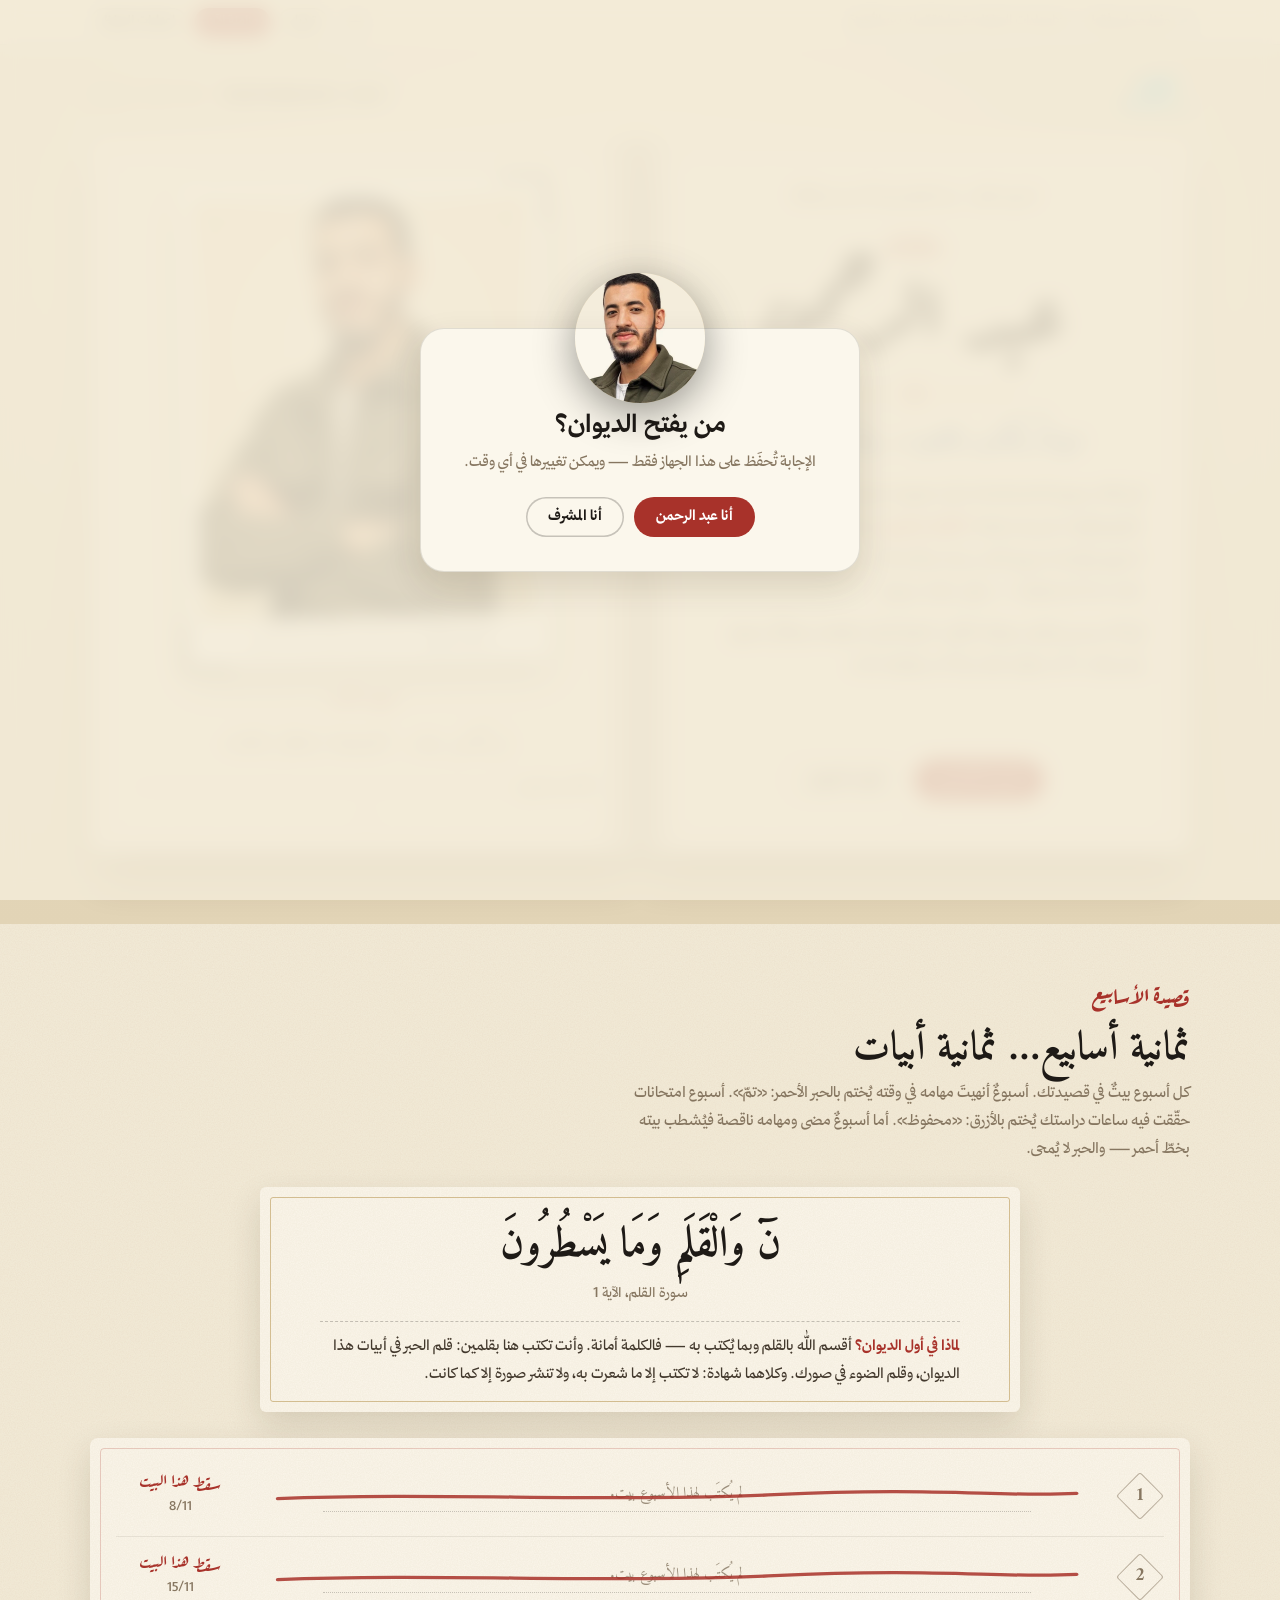
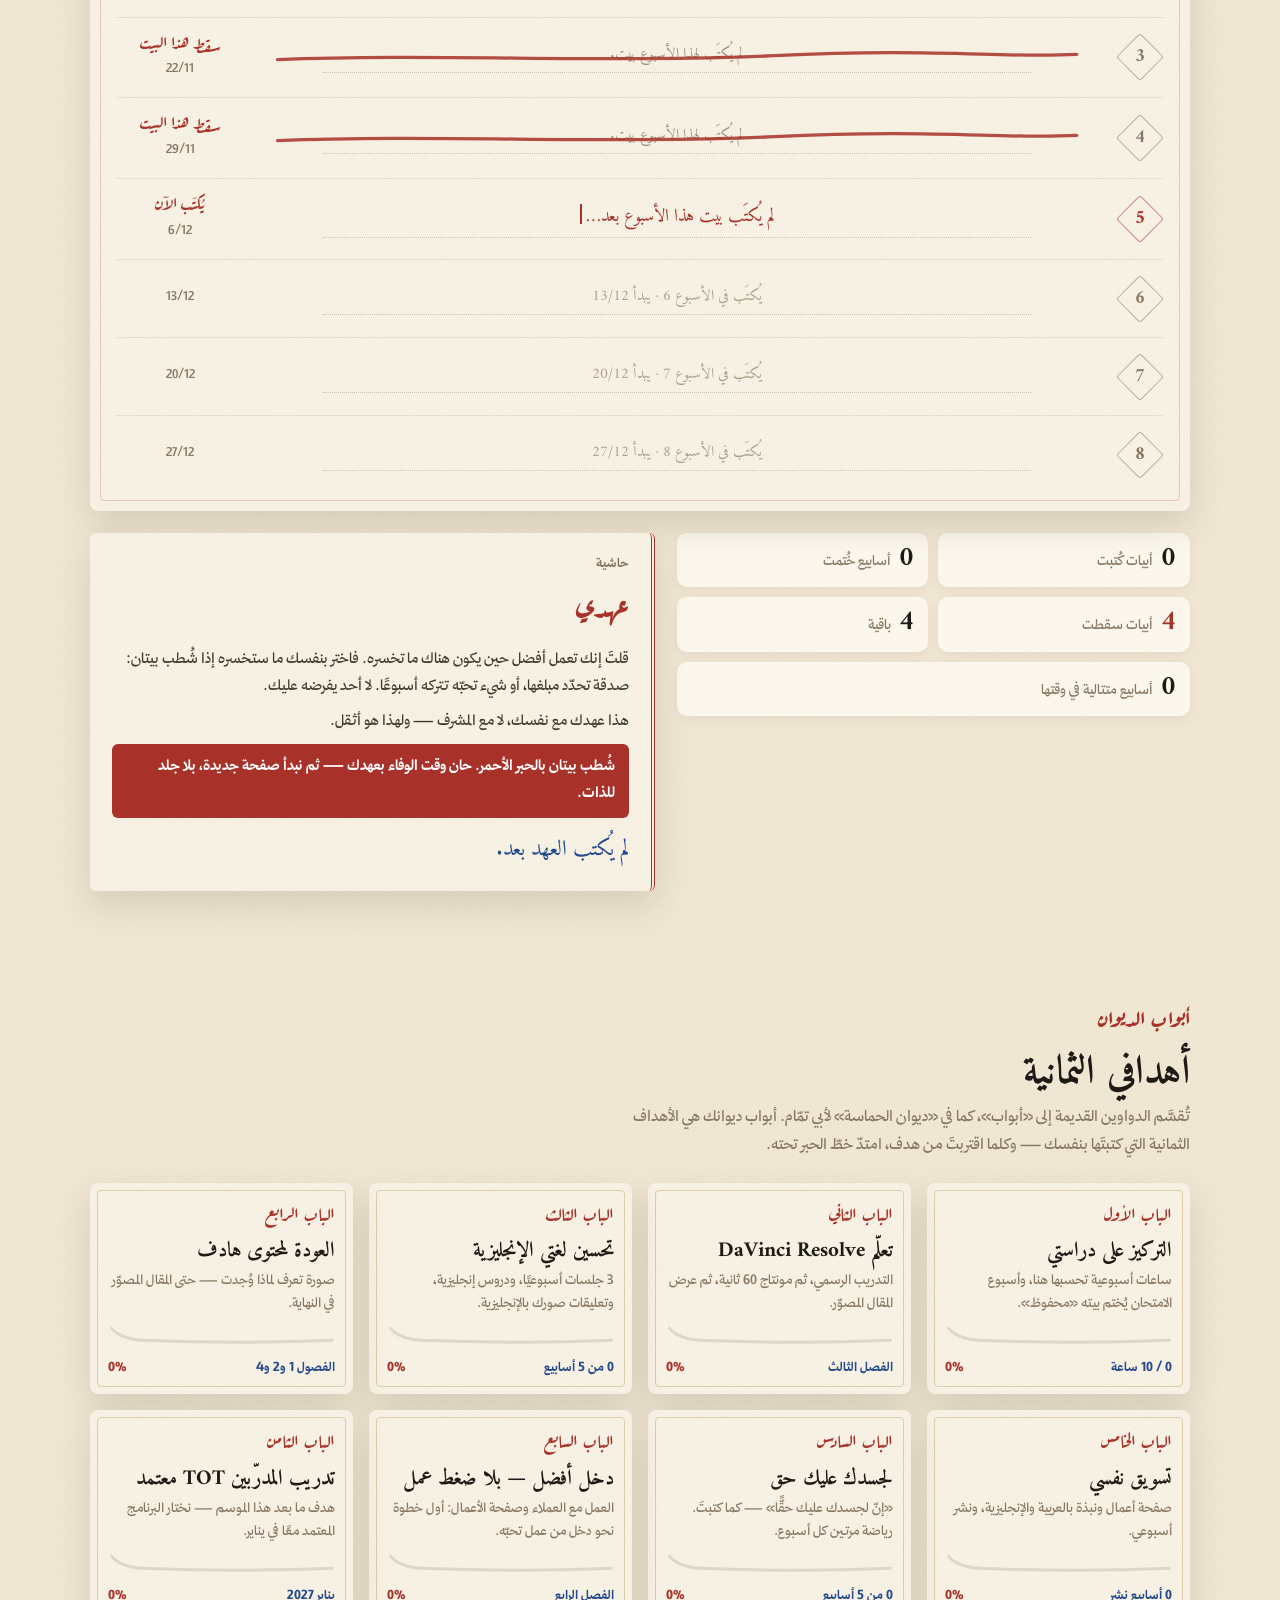
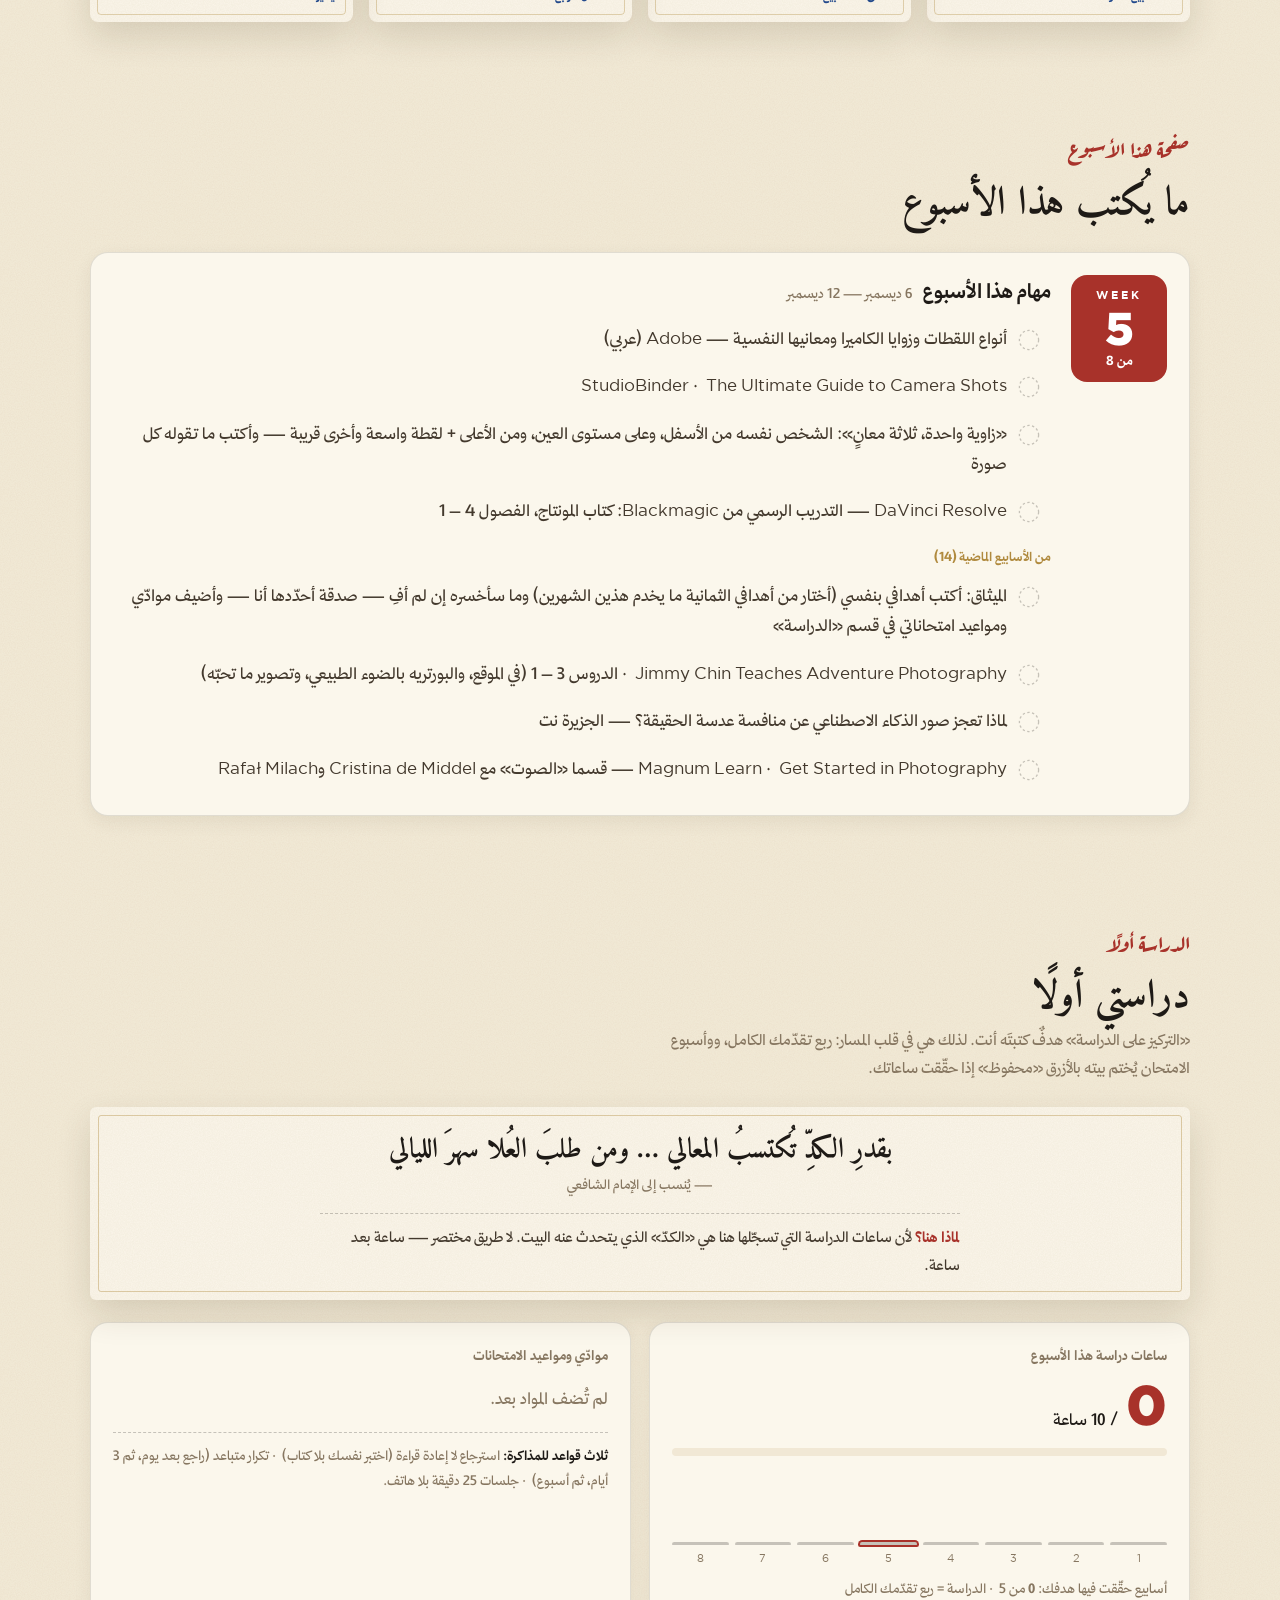
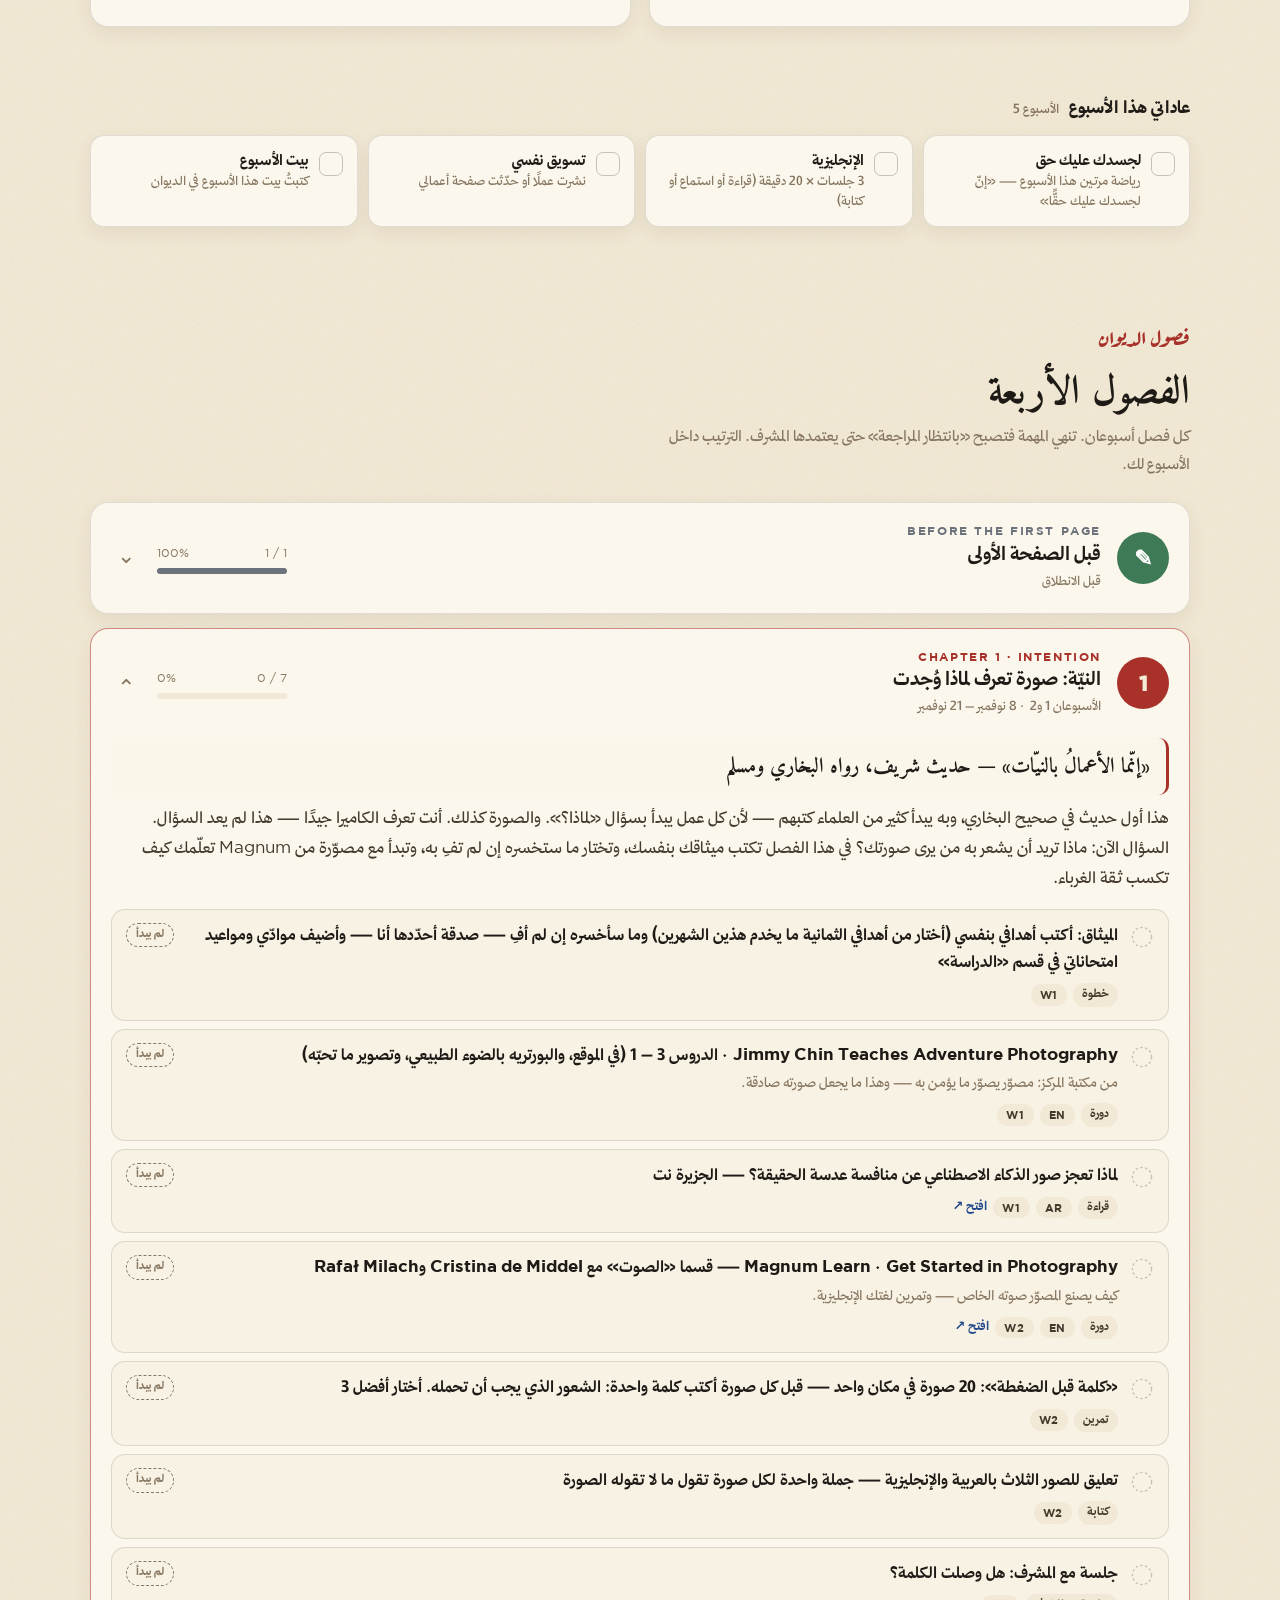
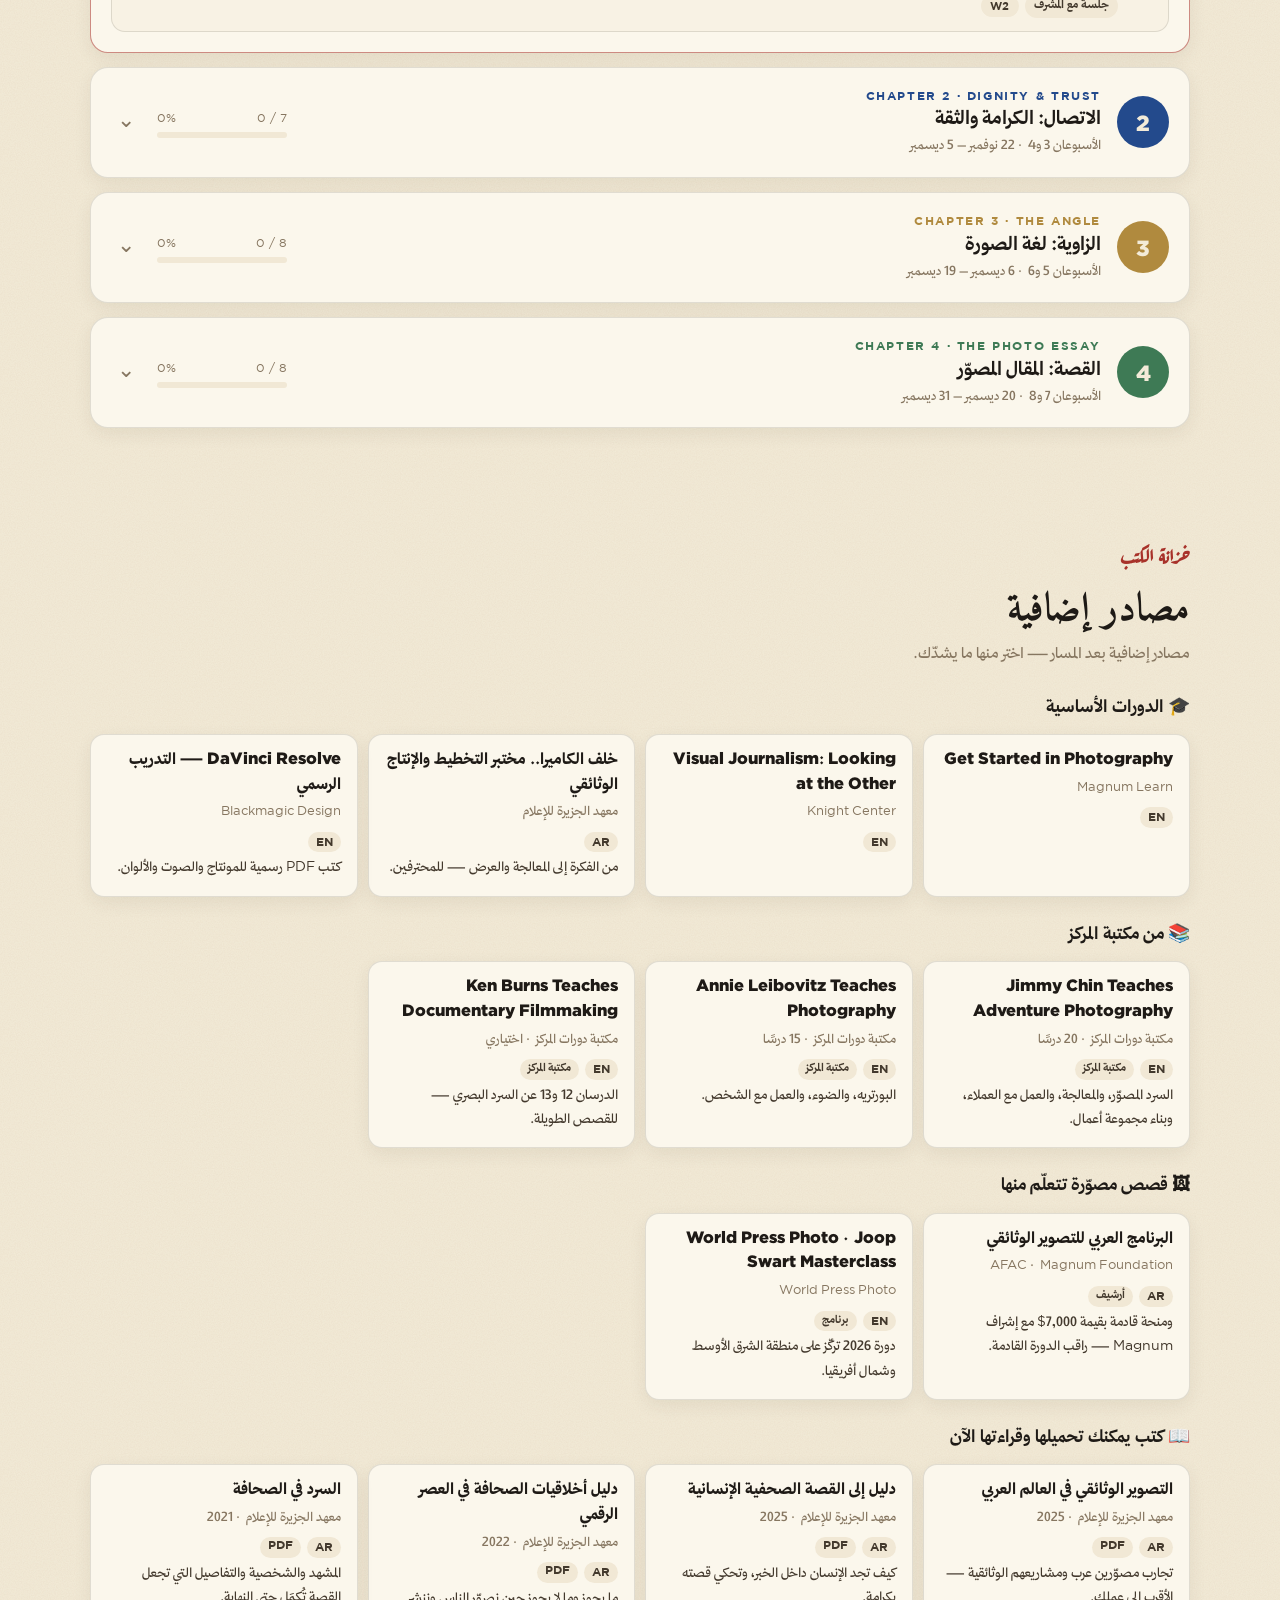
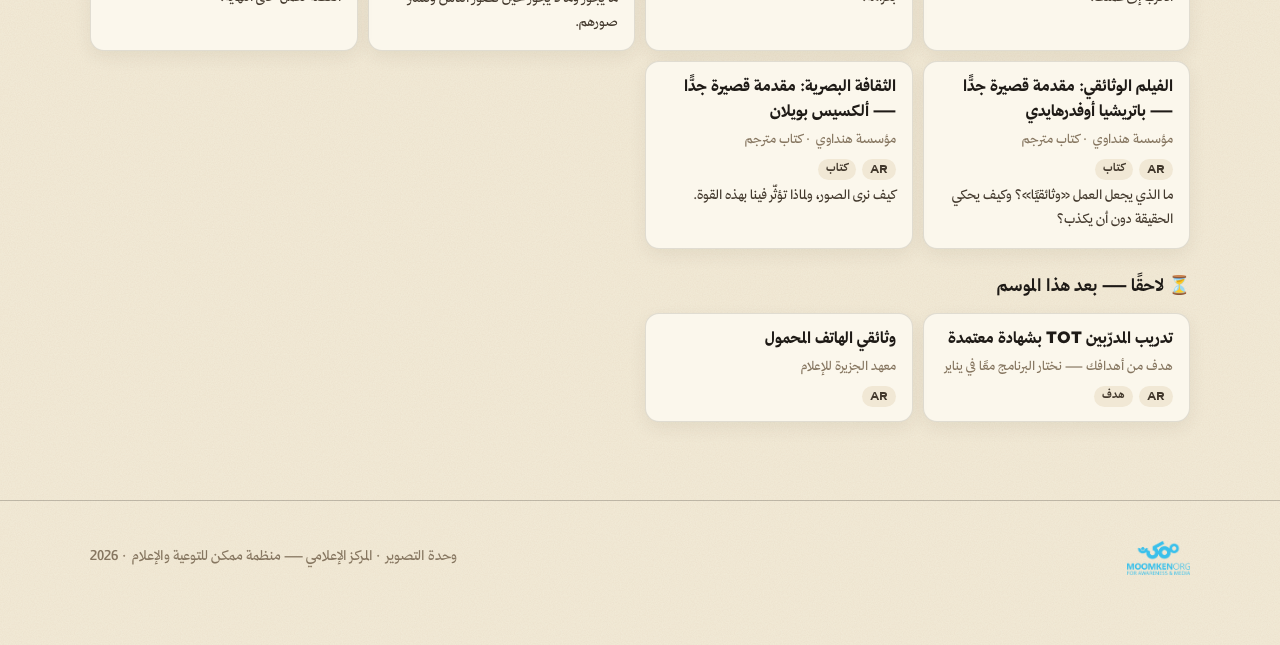
==== commit 43e1e7f8: "Use the studio portrait he sent Co-Authored-By: Claude Opus 5.5 <noreply@anthropic.com> Claude-Sessi" ====
--- a/index.html
+++ b/index.html
@@ -8,15 +8,15 @@
 <meta name="description" content="ديوان عبد الرحمن: مسار في التصوير الإنساني ولغة الزاوية والمقال المصوّر  — وحدة التصوير، المركز الإعلامي في منظمة ممكن. من 8 نوفمبر إلى 31 ديسمبر 2026.">
 <link rel="icon" href="assets/favicon.png">
 <link rel="preload" href="assets/fonts/aref-ruqaa-arabic-700-normal.woff2" as="font" type="font/woff2" crossorigin>
-<link rel="stylesheet" href="base.css?v=7">
-<link rel="stylesheet" href="app.css?v=7">
+<link rel="stylesheet" href="base.css?v=8">
+<link rel="stylesheet" href="app.css?v=8">
 </head>
 <body>
 
 <!-- ============ who opens the diwan ============ -->
 <div class="veil hidden" id="rolePicker">
   <div class="veil-card">
-    <img class="veil-st" src="assets/portrait-sm.webp?v=7" alt="" width="130" height="130">
+    <img class="veil-st" src="assets/portrait-sm.webp?v=8" alt="" width="130" height="130">
     <h2>من يفتح الديوان؟</h2>
     <p>الإجابة تُحفَظ على هذا الجهاز فقط — ويمكن تغييرها في أي وقت.</p>
     <div class="pick-row">
@@ -86,8 +86,8 @@
       <div class="page page-l">
         <div class="pg-in">
           <figure class="plate" id="plate">
-            <div class="plate-ph"><img src="assets/portrait.webp?v=7" alt="عبد الرحمن — مصوّر وحدة التصوير" width="720" height="900"></div>
-            <figcaption>صاحب الديوان · <span>عبد الرحمن في الميدان، وحدة التصوير</span></figcaption>
+            <div class="plate-ph"><img src="assets/portrait.webp?v=8" alt="عبد الرحمن — مصوّر وحدة التصوير" width="720" height="900"></div>
+            <figcaption>صاحب الديوان · <span>عبد الرحمن، مصوّر وحدة التصوير</span></figcaption>
           </figure>
           <div class="latest" id="latest"></div>
         </div>
@@ -195,8 +195,8 @@
 <div id="toasts" aria-live="polite"></div>
 <canvas id="confetti" aria-hidden="true"></canvas>
 
-<script src="content.js?v=7"></script>
-<script src="theme.js?v=7"></script>
-<script src="engine.js?v=7"></script>
+<script src="content.js?v=8"></script>
+<script src="theme.js?v=8"></script>
+<script src="engine.js?v=8"></script>
 </body>
 </html>
--- a/app.css
+++ b/app.css
@@ -21,7 +21,7 @@
 .sec h2{font-weight:700;font-size:clamp(28px,3.4vw,40px)}
 .sec-k{color:var(--accent);font-family:'Aref Ruqaa','Dahab',serif;font-size:22px;letter-spacing:0;text-transform:none;font-weight:700}
 .subj-add input{color-scheme:light}
-.veil-card img.veil-st{border-radius:50%;object-fit:cover;object-position:50% 12%;background:#E6D6B4}
+.veil-card img.veil-st{border-radius:50%;object-fit:cover;object-position:50% 12%;background:#EFE2C6;mix-blend-mode:multiply}
 .syncbar{background:rgba(243,235,216,.9)}
 .sr{position:absolute;width:1px;height:1px;overflow:hidden;clip:rect(0 0 0 0);white-space:nowrap}
 
@@ -68,8 +68,8 @@
 .plate::before,.plate::after{content:'';position:absolute;width:44px;height:44px;border:0 solid #1E1A16;opacity:.75}
 .plate::before{top:-6px;right:-6px;border-top-width:3px;border-right-width:3px}
 .plate::after{bottom:-6px;left:-6px;border-bottom-width:3px;border-left-width:3px}
-.plate-ph{position:relative;aspect-ratio:4/5;overflow:hidden;background:#cfdbe6}
-.plate-ph img{position:absolute;inset:0;width:100%;height:100%;object-fit:cover;object-position:50% 25%}
+.plate-ph{position:relative;aspect-ratio:4/5;overflow:hidden;background:radial-gradient(circle at 50% 35%,#FBF4E4 0%,#EFE2C6 60%,#E2CFA8 100%)}
+.plate-ph img{position:absolute;inset:0;width:100%;height:100%;object-fit:cover;object-position:50% 20%;mix-blend-mode:multiply}
 .plate figcaption{font-family:'Amiri',serif;font-size:15px;color:var(--ink);text-align:center;margin-top:8px}
 .plate figcaption span{color:var(--muted)}
 .page-l .plate{opacity:0;transform:rotate(-1.2deg) translateY(14px);transition:opacity 1s .2s var(--ease),transform 1s .2s var(--ease)}
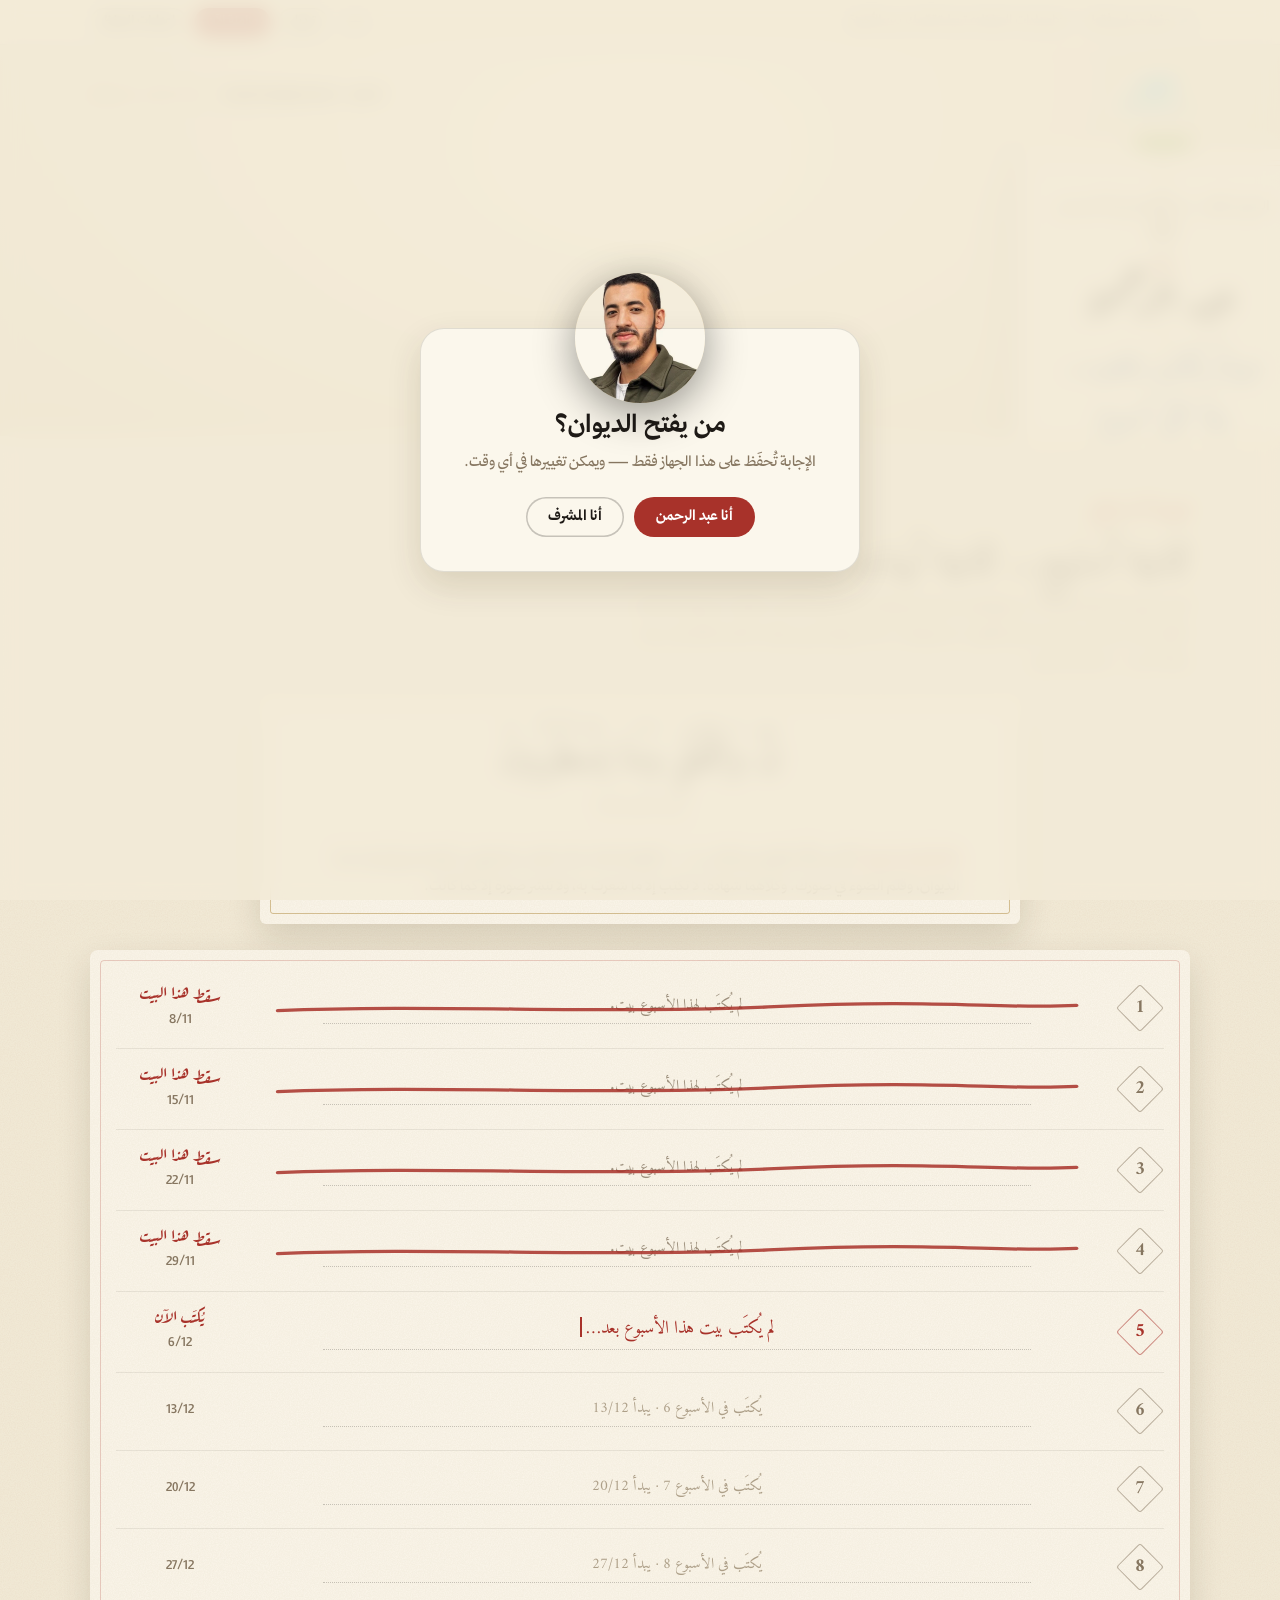
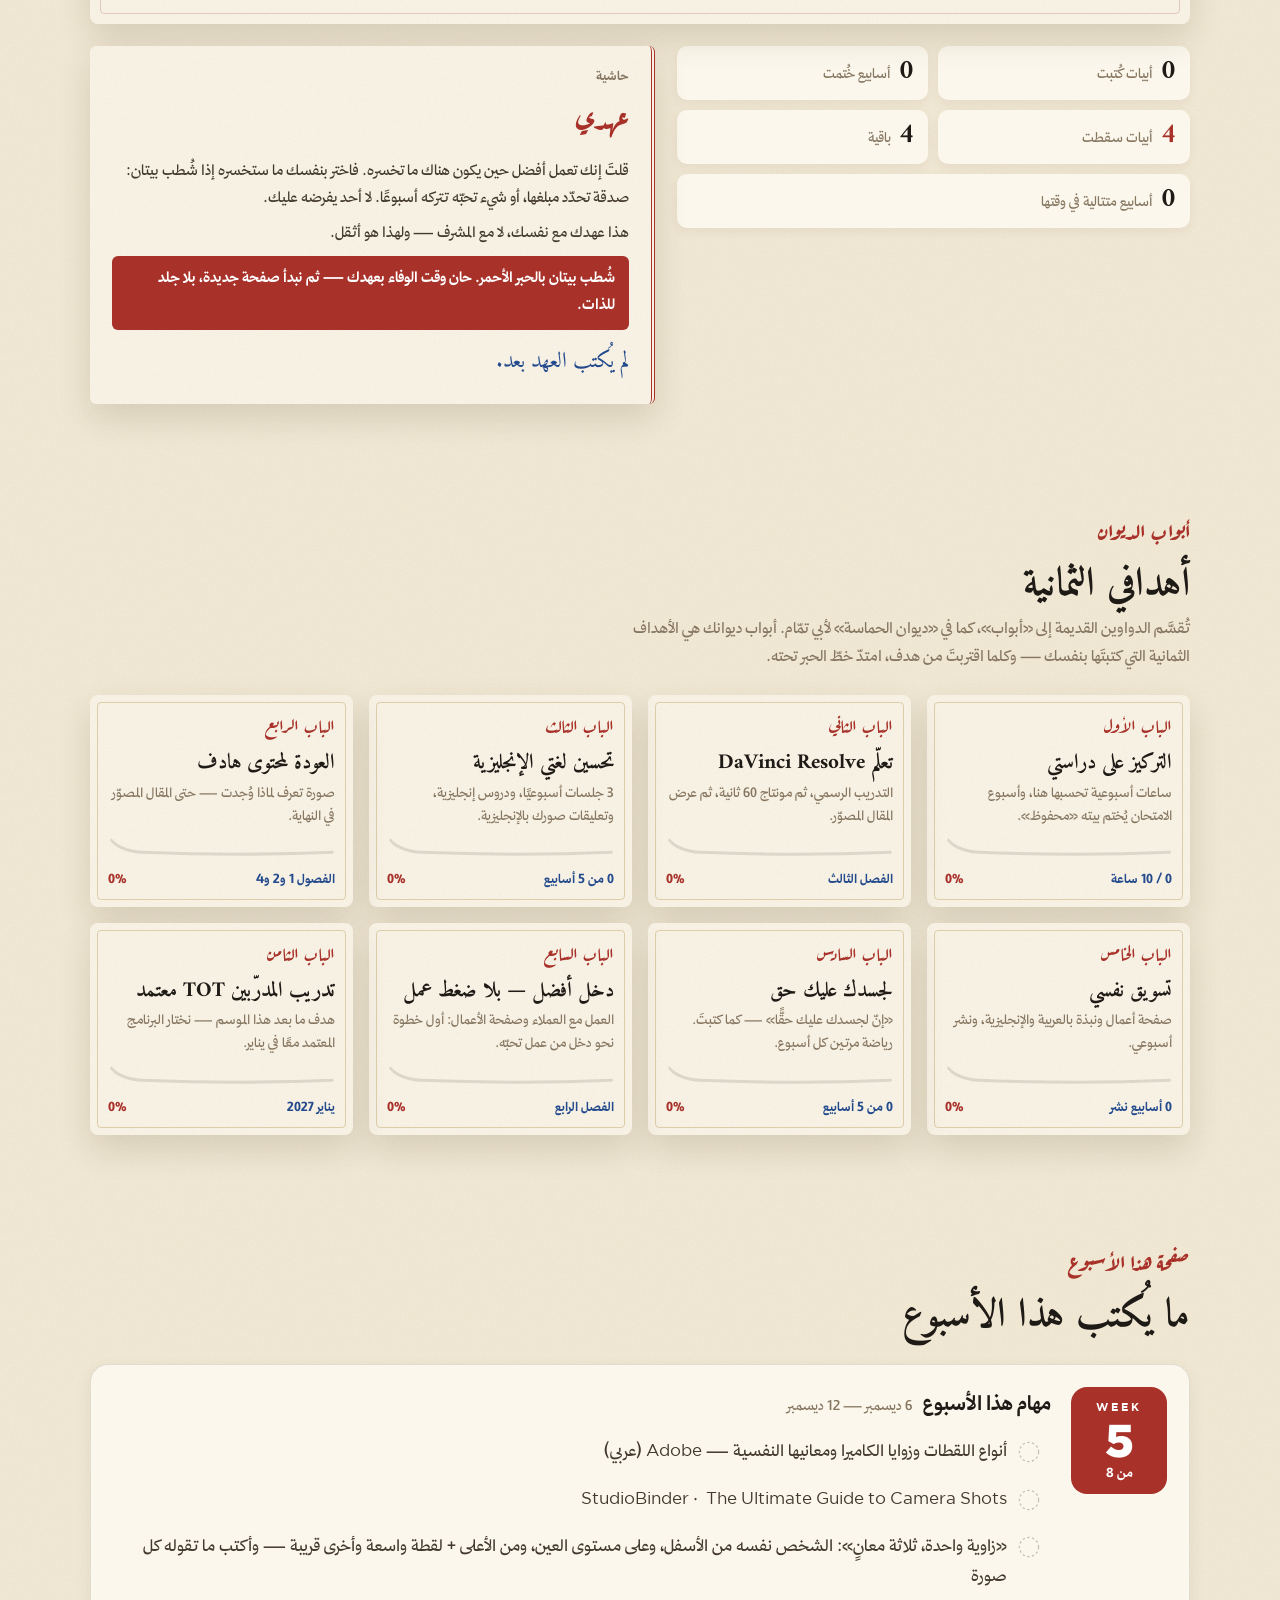
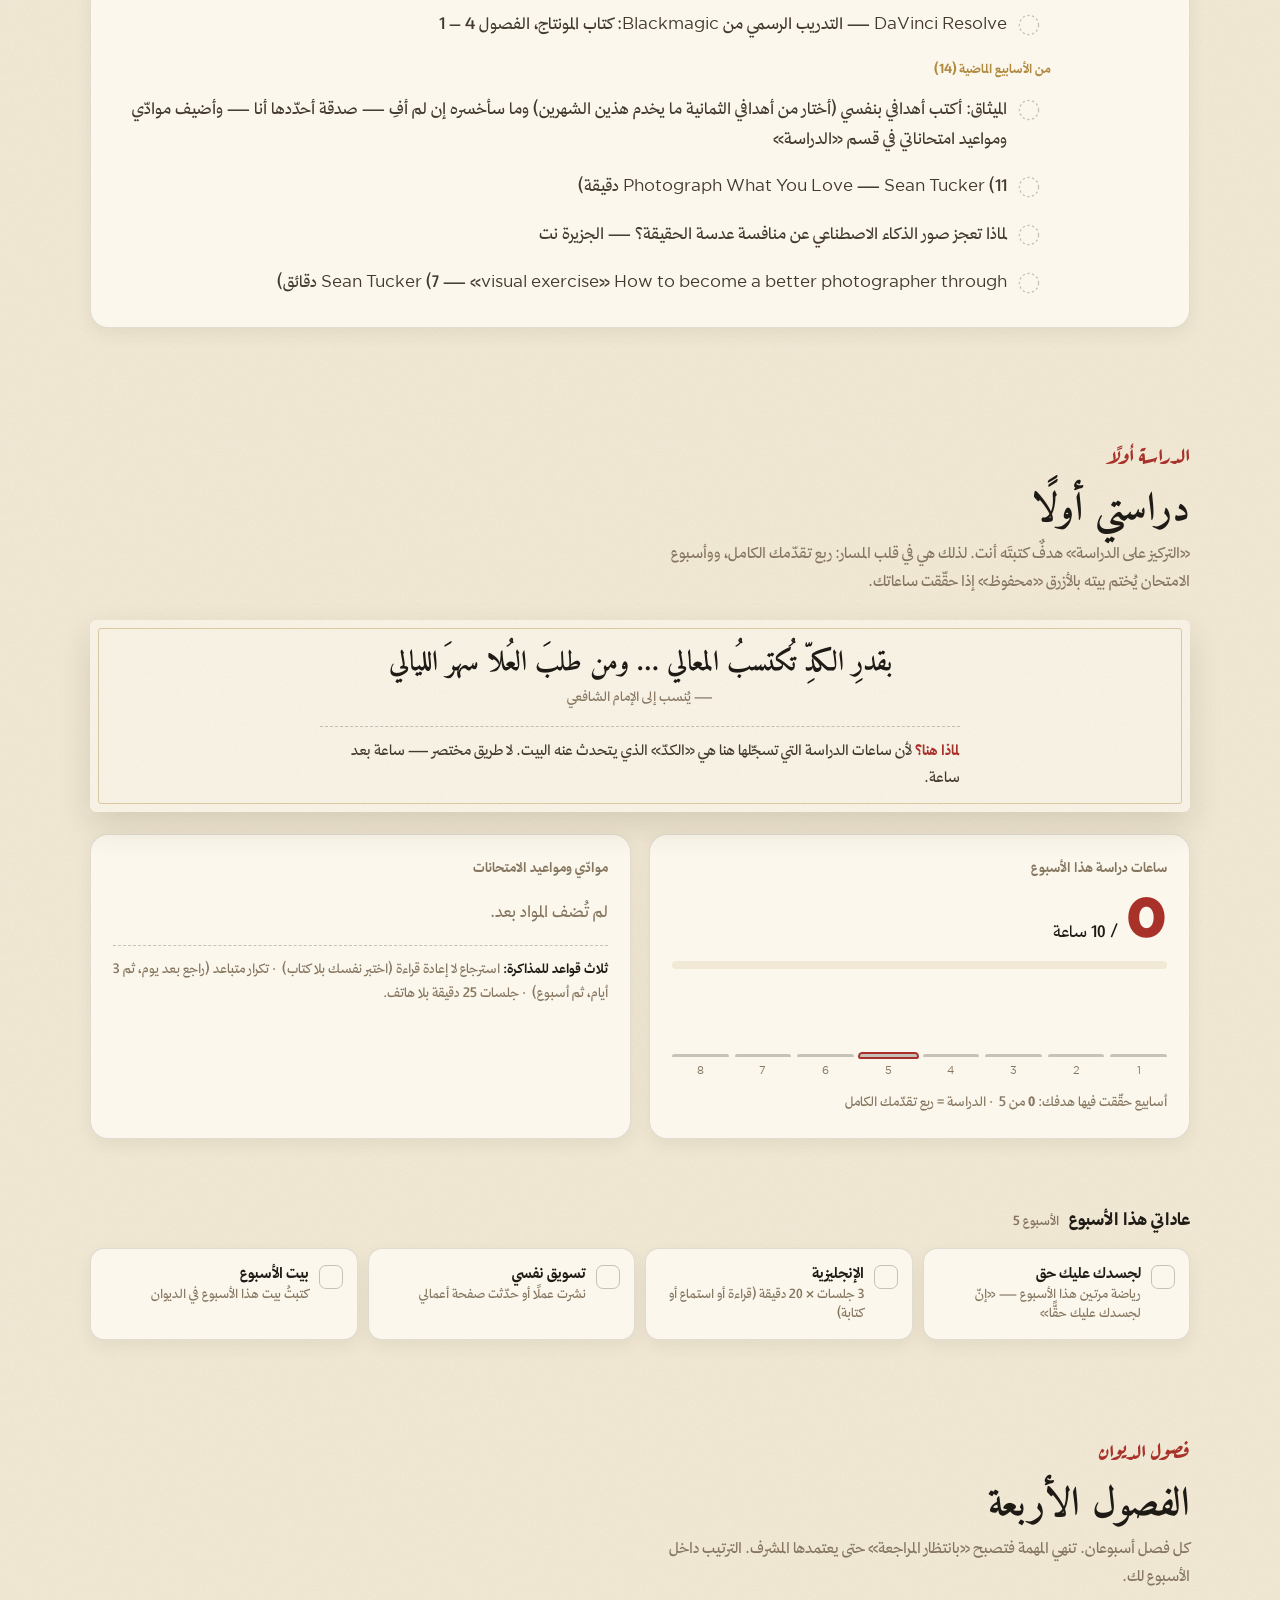
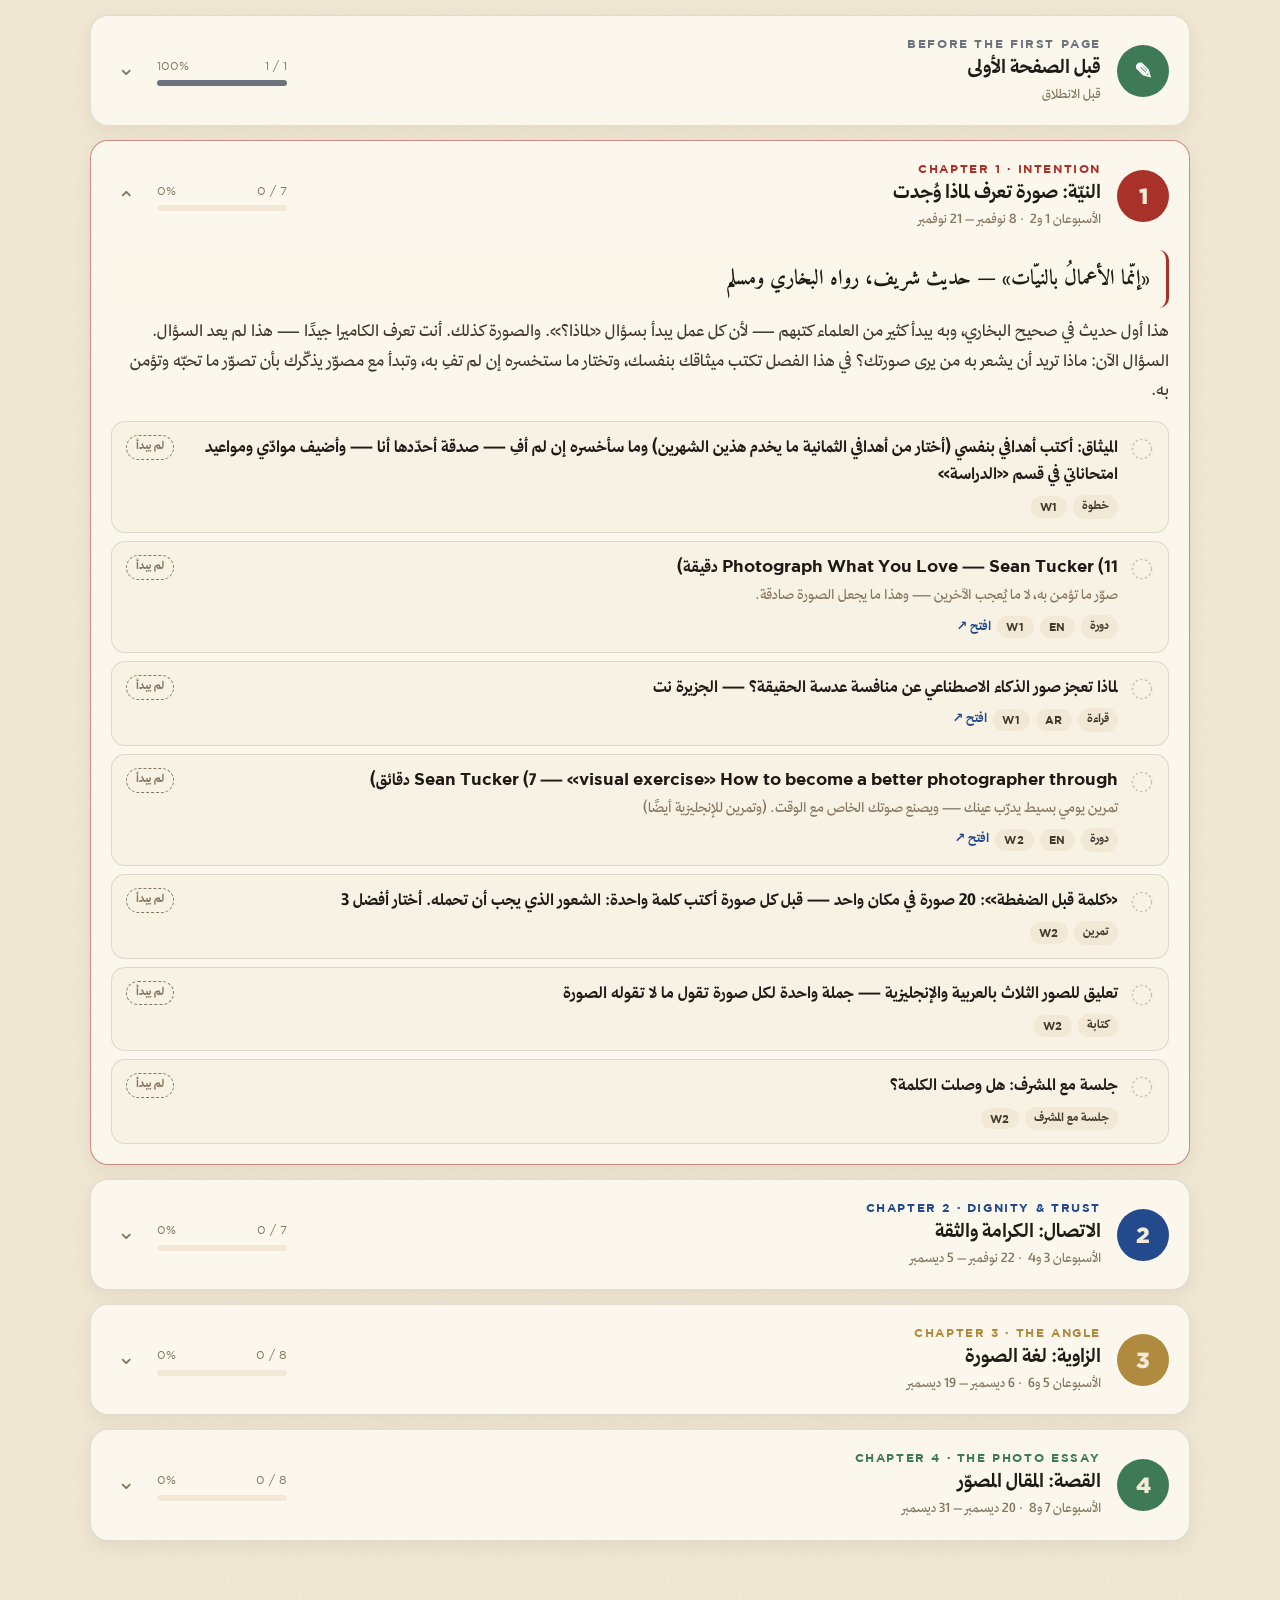
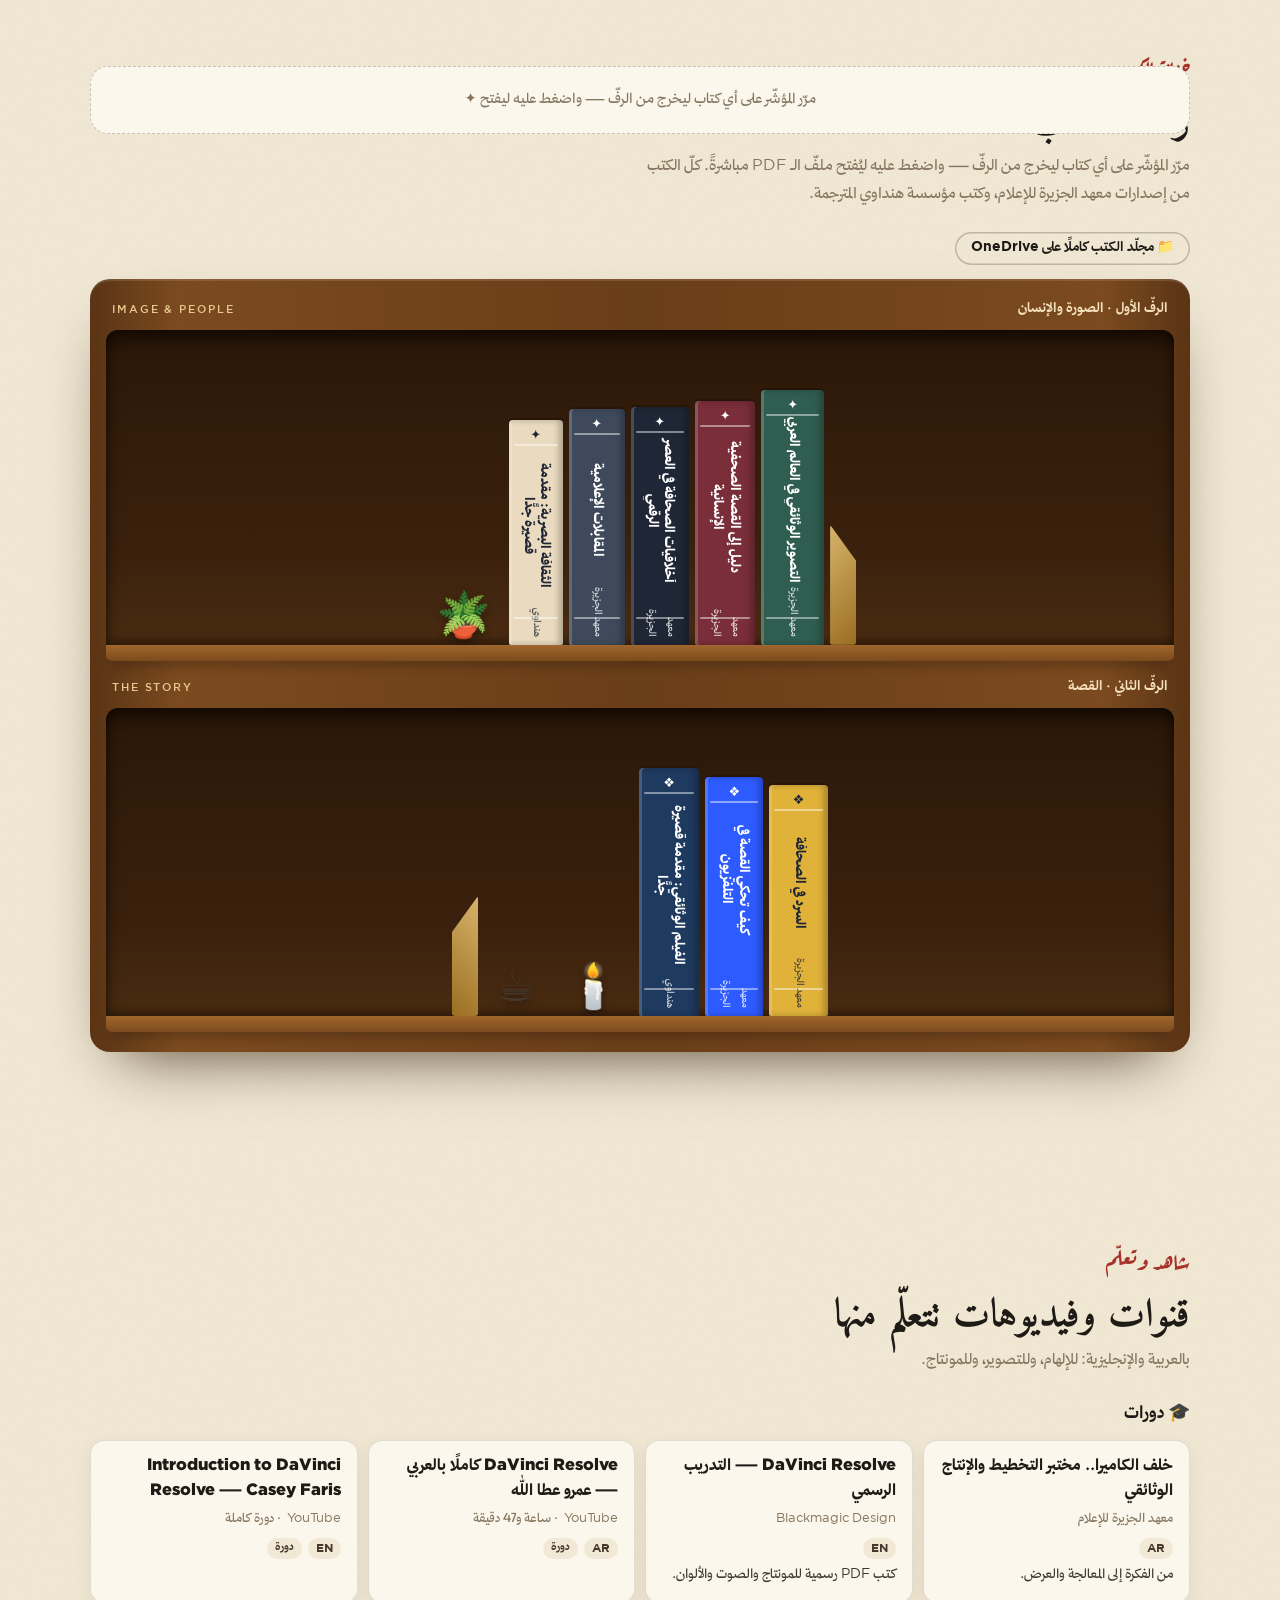
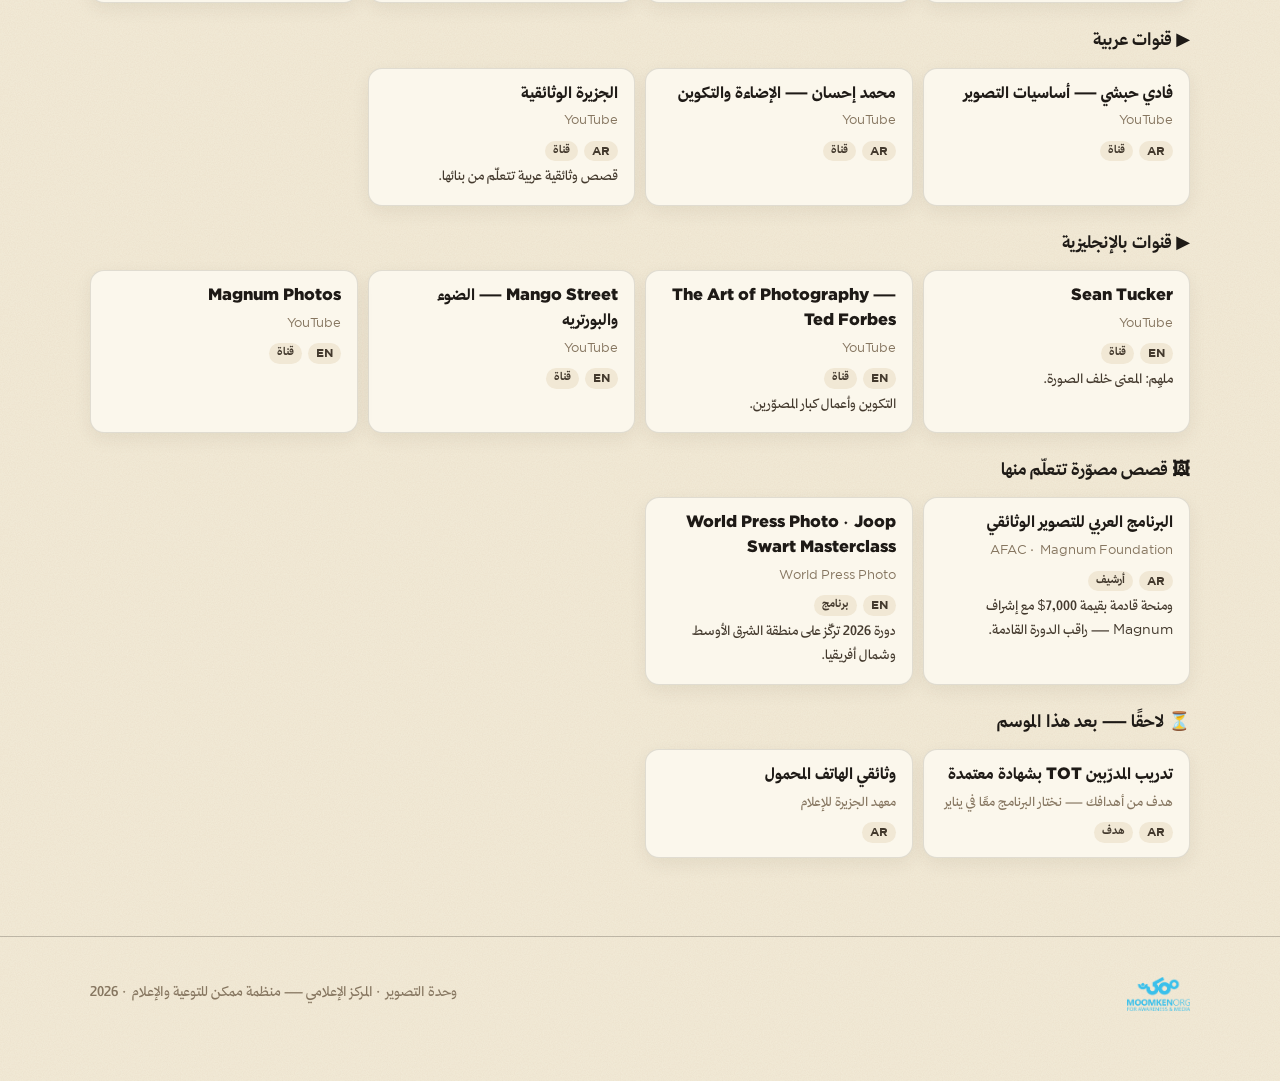
==== commit b5d41f01: "Free resources only: YouTube videos replace paid courses; interactive bookshelf linked to OneDrive C" ====
--- a/index.html
+++ b/index.html
@@ -8,15 +8,15 @@
 <meta name="description" content="ديوان عبد الرحمن: مسار في التصوير الإنساني ولغة الزاوية والمقال المصوّر  — وحدة التصوير، المركز الإعلامي في منظمة ممكن. من 8 نوفمبر إلى 31 ديسمبر 2026.">
 <link rel="icon" href="assets/favicon.png">
 <link rel="preload" href="assets/fonts/aref-ruqaa-arabic-700-normal.woff2" as="font" type="font/woff2" crossorigin>
-<link rel="stylesheet" href="base.css?v=8">
-<link rel="stylesheet" href="app.css?v=8">
+<link rel="stylesheet" href="base.css?v=9">
+<link rel="stylesheet" href="app.css?v=9">
 </head>
 <body>
 
 <!-- ============ who opens the diwan ============ -->
 <div class="veil hidden" id="rolePicker">
   <div class="veil-card">
-    <img class="veil-st" src="assets/portrait-sm.webp?v=8" alt="" width="130" height="130">
+    <img class="veil-st" src="assets/portrait-sm.webp?v=9" alt="" width="130" height="130">
     <h2>من يفتح الديوان؟</h2>
     <p>الإجابة تُحفَظ على هذا الجهاز فقط — ويمكن تغييرها في أي وقت.</p>
     <div class="pick-row">
@@ -86,7 +86,7 @@
       <div class="page page-l">
         <div class="pg-in">
           <figure class="plate" id="plate">
-            <div class="plate-ph"><img src="assets/portrait.webp?v=8" alt="عبد الرحمن — مصوّر وحدة التصوير" width="720" height="900"></div>
+            <div class="plate-ph"><img src="assets/portrait.webp?v=9" alt="عبد الرحمن — مصوّر وحدة التصوير" width="720" height="900"></div>
             <figcaption>صاحب الديوان · <span>عبد الرحمن، مصوّر وحدة التصوير</span></figcaption>
           </figure>
           <div class="latest" id="latest"></div>
@@ -177,9 +177,17 @@
 
 
 <!-- ============ resources ============ -->
+<section class="sec" id="shelfSec">
+  <div class="wrap">
+    <div class="sec-head rv"><div><div class="sec-k">خزانة الكتب</div><h2>رفّ الكتب</h2><p class="sec-sub">مرّر المؤشّر على أي كتاب ليخرج من الرفّ — واضغط عليه ليُفتح ملفّ الـ PDF مباشرةً. كلّ الكتب من إصدارات معهد الجزيرة للإعلام، وكتب مؤسسة هنداوي المترجمة.</p></div></div>
+    <p class="lib-folder rv"><a class="btn btn-ghost btn-sm" id="libFolder" href="#" target="_blank" rel="noopener">📁 مجلّد الكتب كاملًا على OneDrive</a></p>
+    <div class="bookcase rv" id="bookcase"></div>
+    <div class="peek-wrap"><div id="bookPeek" aria-live="polite"></div></div>
+  </div>
+</section>
 <section class="sec" id="library">
   <div class="wrap">
-    <div class="sec-head rv"><div><div class="sec-k">خزانة الكتب</div><h2>مصادر إضافية</h2><p class="sec-sub">مصادر إضافية بعد المسار — اختر منها ما يشدّك.</p></div></div>
+    <div class="sec-head rv"><div><div class="sec-k">شاهد وتعلّم</div><h2>قنوات وفيديوهات تتعلّم منها</h2><p class="sec-sub">بالعربية والإنجليزية: للإلهام، وللتصوير، وللمونتاج.</p></div></div>
     <div id="resources" class="rv"></div>
   </div>
 </section>
@@ -195,8 +203,9 @@
 <div id="toasts" aria-live="polite"></div>
 <canvas id="confetti" aria-hidden="true"></canvas>
 
-<script src="content.js?v=8"></script>
-<script src="theme.js?v=8"></script>
-<script src="engine.js?v=8"></script>
+<script src="content.js?v=9"></script>
+<script src="theme.js?v=9"></script>
+<script src="shelf.js?v=2"></script>
+<script src="engine.js?v=9"></script>
 </body>
 </html>
--- a/app.css
+++ b/app.css
@@ -243,3 +243,39 @@
   .name-ink .nm{stroke-dashoffset:0!important;fill-opacity:1}
 }
 .diwan.open .cv-front{visibility:hidden;transition:visibility 0s .74s}
+/* ---------- the bookcase (shared) ---------- */
+.bookcase{margin:6px 0 0}
+.case{background:linear-gradient(90deg,#5A3415,#7B4A1F 8%,#6A3E19 50%,#7B4A1F 92%,#5A3415);border-radius:20px;padding:16px 16px 8px;box-shadow:0 30px 60px -30px rgba(40,20,0,.8),inset 0 2px 0 rgba(255,255,255,.12)}
+.shelf{position:relative;margin-bottom:12px}
+.shelf-label{display:flex;justify-content:space-between;align-items:center;color:#F6E2BF;font-size:14px;font-weight:700;padding:2px 6px 8px;gap:10px}
+.shelf-label span:last-child{font-family:'Gotham',sans-serif;font-size:10.5px;letter-spacing:.18em;text-transform:uppercase;color:#E9C88F;font-weight:500}
+.shelf-row{display:flex;align-items:flex-end;justify-content:center;gap:6px;min-height:280px;padding:34px 14px 0;overflow-x:auto;overflow-y:visible;background:linear-gradient(180deg,#2B1708,#3A210D 70%,#4A2B11);border-radius:12px 12px 0 0;box-shadow:inset 0 12px 20px -6px rgba(0,0,0,.7),inset 0 -4px 10px rgba(0,0,0,.4);scrollbar-width:thin}
+.shelf-plank{height:16px;border-radius:0 0 6px 6px;background:linear-gradient(180deg,#A0672E,#7C4A1C);box-shadow:0 8px 12px -6px rgba(0,0,0,.6)}
+.book{flex:0 0 auto;position:relative;width:calc(var(--w,48px)*1.12);height:calc(var(--h,210px)*1.08);border:0;cursor:pointer;background:var(--c,#7a2);color:var(--fg,#fff);border-radius:4px 4px 2px 2px;font-family:inherit;box-shadow:inset 3px 0 0 rgba(255,255,255,.18),inset -4px 0 6px rgba(0,0,0,.25),0 -2px 0 rgba(0,0,0,.2);transform-origin:50% 100%;transition:transform .45s cubic-bezier(.2,.8,.2,1),box-shadow .45s,margin .45s cubic-bezier(.2,.8,.2,1);display:flex;flex-direction:column;align-items:center;justify-content:space-between;padding:10px 0 8px;text-decoration:none}
+.book::before,.book::after{content:"";position:absolute;left:5px;right:5px;height:2px;background:rgba(255,255,255,.45);border-radius:2px}
+.book::before{top:24px}.book::after{bottom:26px}
+.book .sp-t{writing-mode:vertical-rl;font-weight:800;font-size:var(--fs,14.5px);line-height:1.15;max-height:calc(var(--h,210px)*1.08 - 74px);overflow:hidden;text-align:center}
+.book .sp-a{writing-mode:vertical-rl;font-size:10.5px;opacity:.8;max-height:62px;overflow:hidden}
+.book .sp-ic{font-size:13px;line-height:1}
+.book:hover,.book:focus-visible,.book.peek{transform:translateY(-22px) rotate(-4deg);margin:0 10px;box-shadow:inset 3px 0 0 rgba(255,255,255,.25),inset -4px 0 6px rgba(0,0,0,.25),0 18px 24px -10px rgba(0,0,0,.8);outline:none;z-index:2}
+.book.tilt-r:hover,.book.tilt-r.peek{transform:translateY(-22px) rotate(4deg)}
+.book.lean{transform:rotate(-7deg);margin-left:14px}
+.book.lean:hover,.book.lean.peek{transform:translateY(-22px) rotate(-11deg)}
+.book .pdf{position:absolute;top:-10px;left:50%;transform:translateX(-50%) scale(.6);opacity:0;background:#E5484D;color:#fff;font-family:'Gotham',sans-serif;font-weight:900;font-size:10px;padding:2px 6px;border-radius:5px;transition:all .3s}
+.book:hover .pdf,.book.peek .pdf{opacity:1;transform:translateX(-50%) scale(1);top:-24px}
+.bookend{flex:0 0 auto;width:26px;height:120px;background:linear-gradient(135deg,#D7B46A,#9A6E22);clip-path:polygon(0 0,100% 30%,100% 100%,0 100%);border-radius:3px;align-self:flex-end}
+.plant{flex:0 0 auto;align-self:flex-end;font-size:44px;line-height:1;margin:0 12px 2px;filter:drop-shadow(0 4px 4px rgba(0,0,0,.4))}
+.peek-wrap{position:sticky;bottom:12px;z-index:6;margin-top:14px}
+.peek-card{display:grid;grid-template-columns:auto 1fr;gap:16px;align-items:center;background:var(--surface);border:1px solid var(--line);border-radius:18px;padding:14px 16px;box-shadow:0 14px 34px rgba(0,0,0,.25);animation:pkpop .35s cubic-bezier(.2,.8,.2,1)}
+@keyframes pkpop{from{opacity:0;transform:translateY(8px)}to{opacity:1;transform:none}}
+.peek-cover{width:84px;height:118px;border-radius:4px 8px 8px 4px;background:var(--c);color:var(--fg);display:flex;flex-direction:column;justify-content:center;align-items:center;text-align:center;padding:8px;font-weight:900;font-size:12.5px;line-height:1.3;box-shadow:inset 6px 0 0 rgba(0,0,0,.18),0 10px 18px -8px rgba(0,0,0,.5)}
+.peek-cover small{font-weight:500;font-size:9.5px;opacity:.85;margin-top:6px}
+.peek-card h4{margin:0;font-size:19px;font-weight:900;color:var(--ink);line-height:1.35}
+.peek-card .pa{font-size:13.5px;color:var(--muted)}
+.peek-card p{margin:4px 0 8px;font-size:14.5px;color:var(--body,var(--ink));line-height:1.7}
+.peek-card .pk{display:flex;gap:6px;flex-wrap:wrap;align-items:center}
+.pk-tag{font-size:12px;font-weight:700;color:var(--muted);border:1px solid var(--line2,var(--line));border-radius:999px;padding:3px 10px}
+.peek-hint{color:var(--muted);font-size:14.5px;text-align:center;padding:20px;border:1.5px dashed var(--line2,var(--line));border-radius:18px;background:var(--surface)}
+.lib-folder{margin:0 0 14px}
+@media (max-width:640px){ .shelf-row{justify-content:flex-start;min-height:250px} .peek-card{grid-template-columns:1fr} .peek-cover{display:none} }
+@media (max-width:640px){ .book{width:calc(var(--w,48px)*.95);height:calc(var(--h,210px)*.9)} .book .sp-t{max-height:calc(var(--h,210px)*.9 - 70px);font-size:13px} }
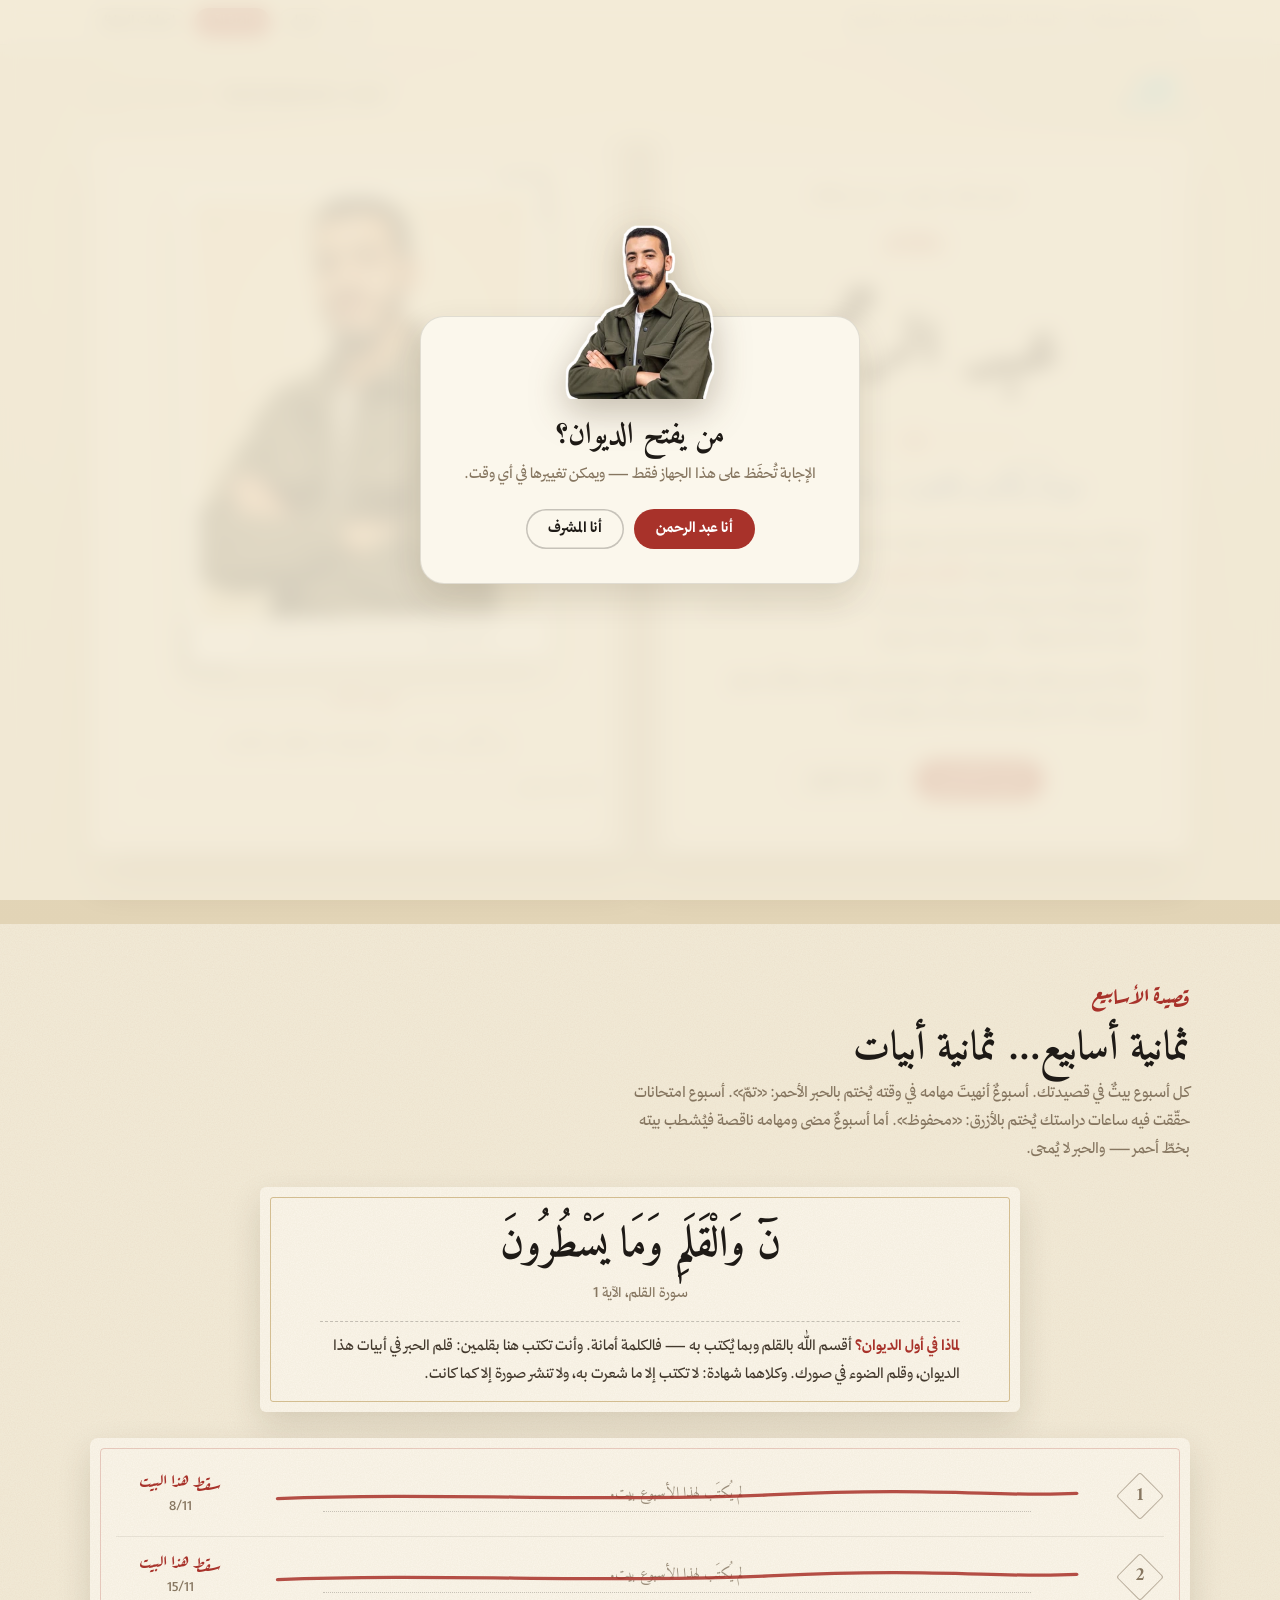
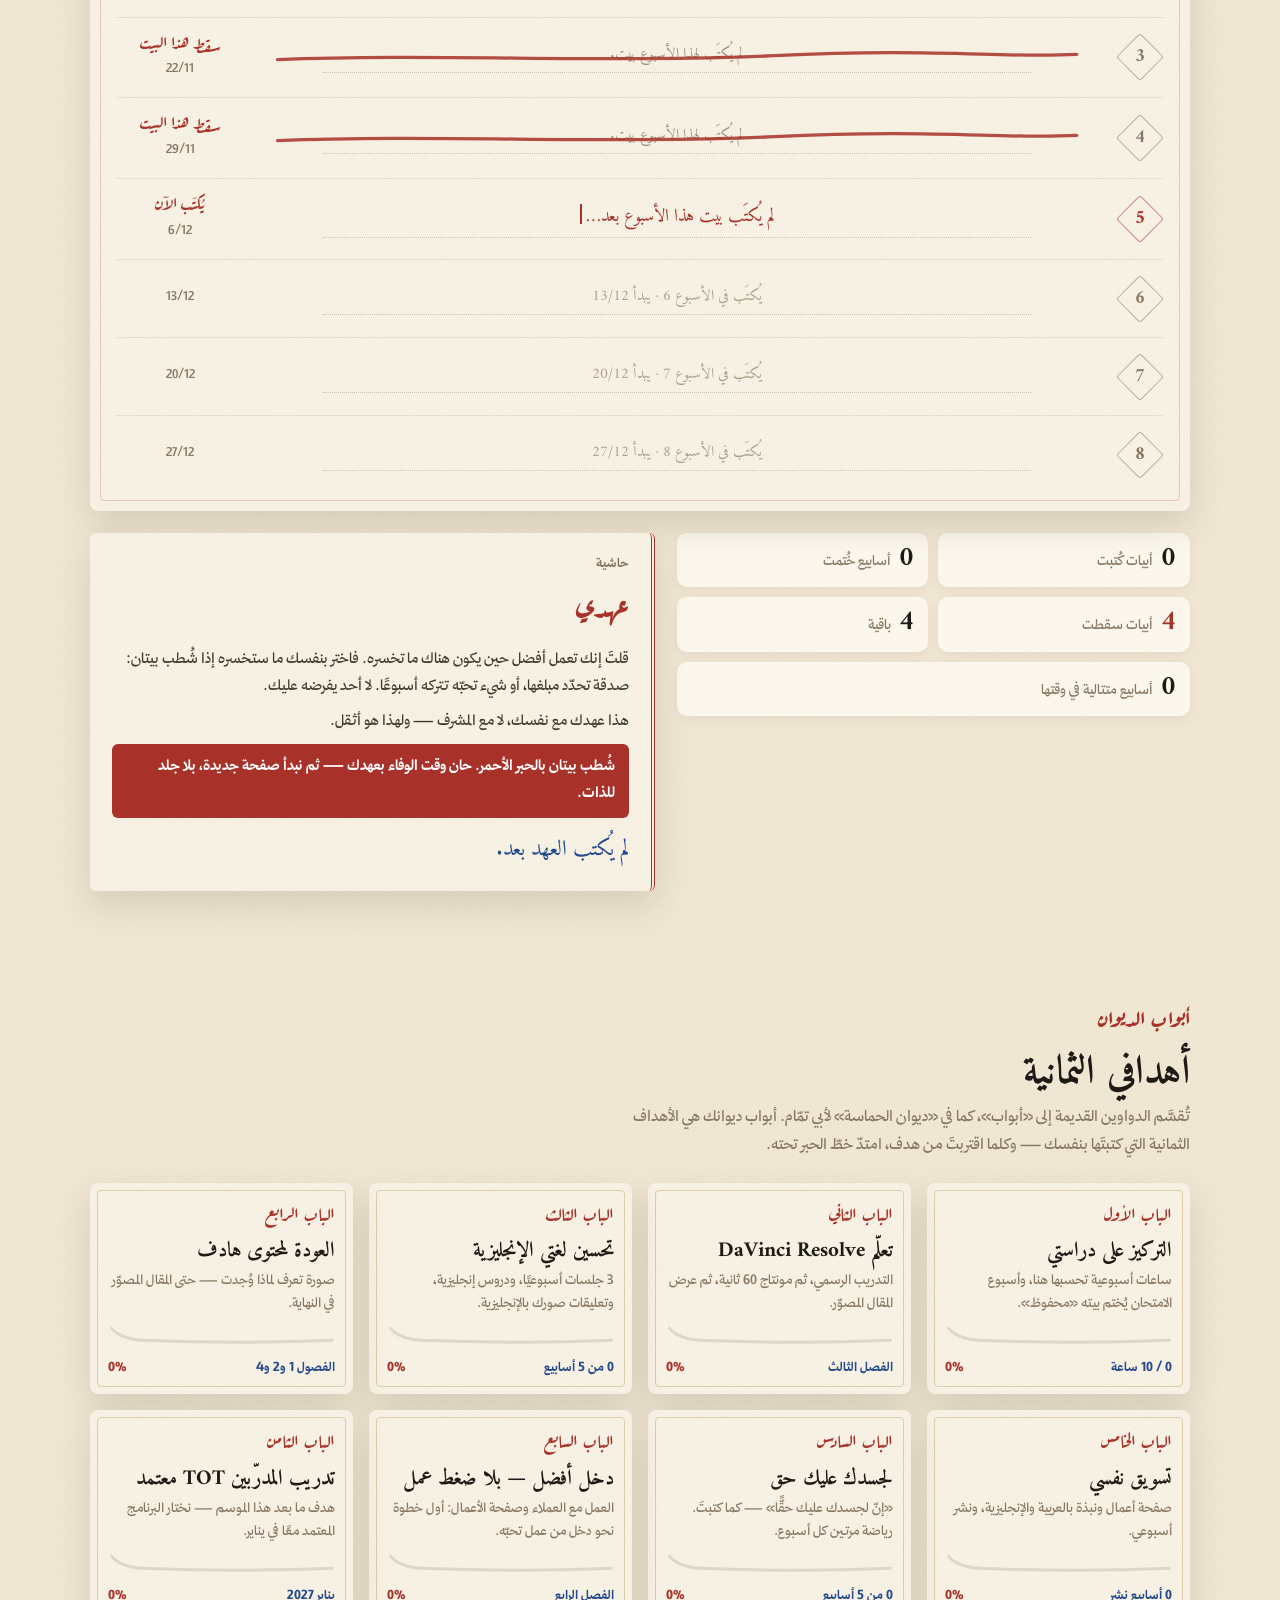
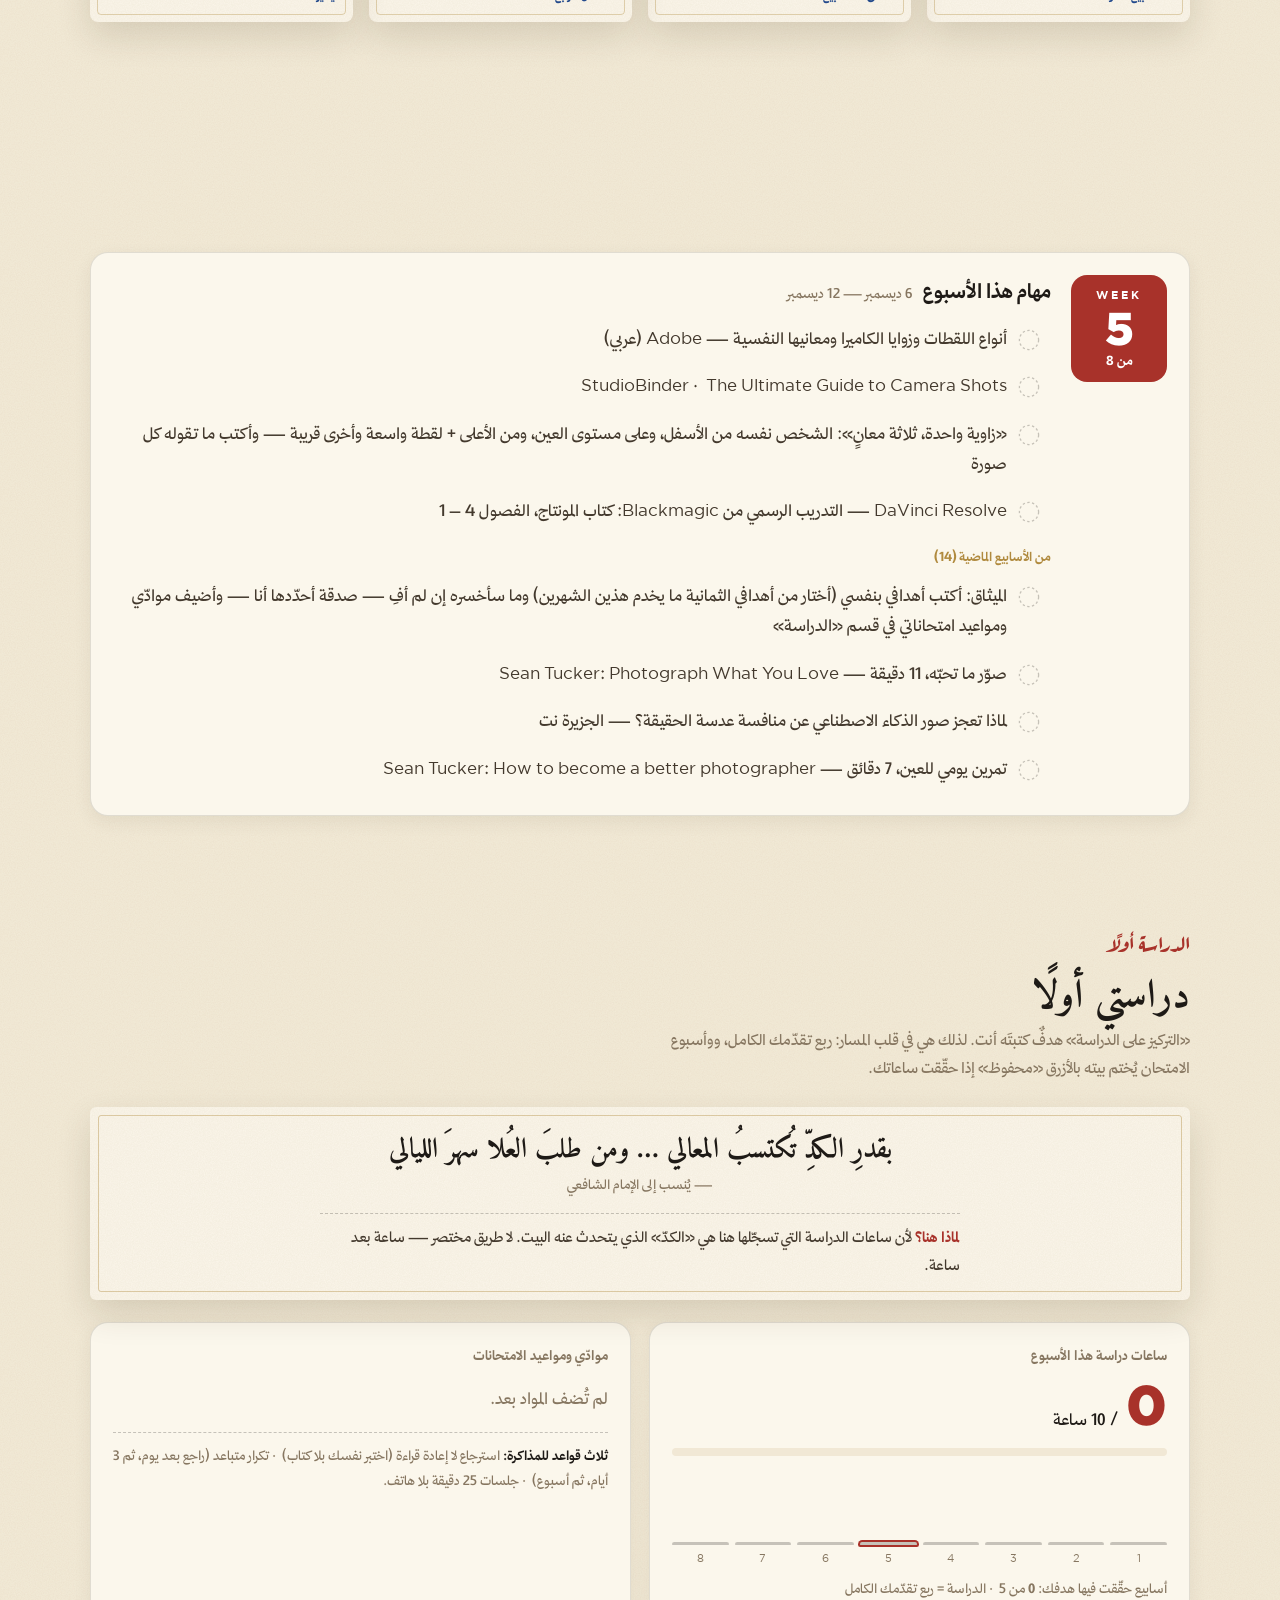
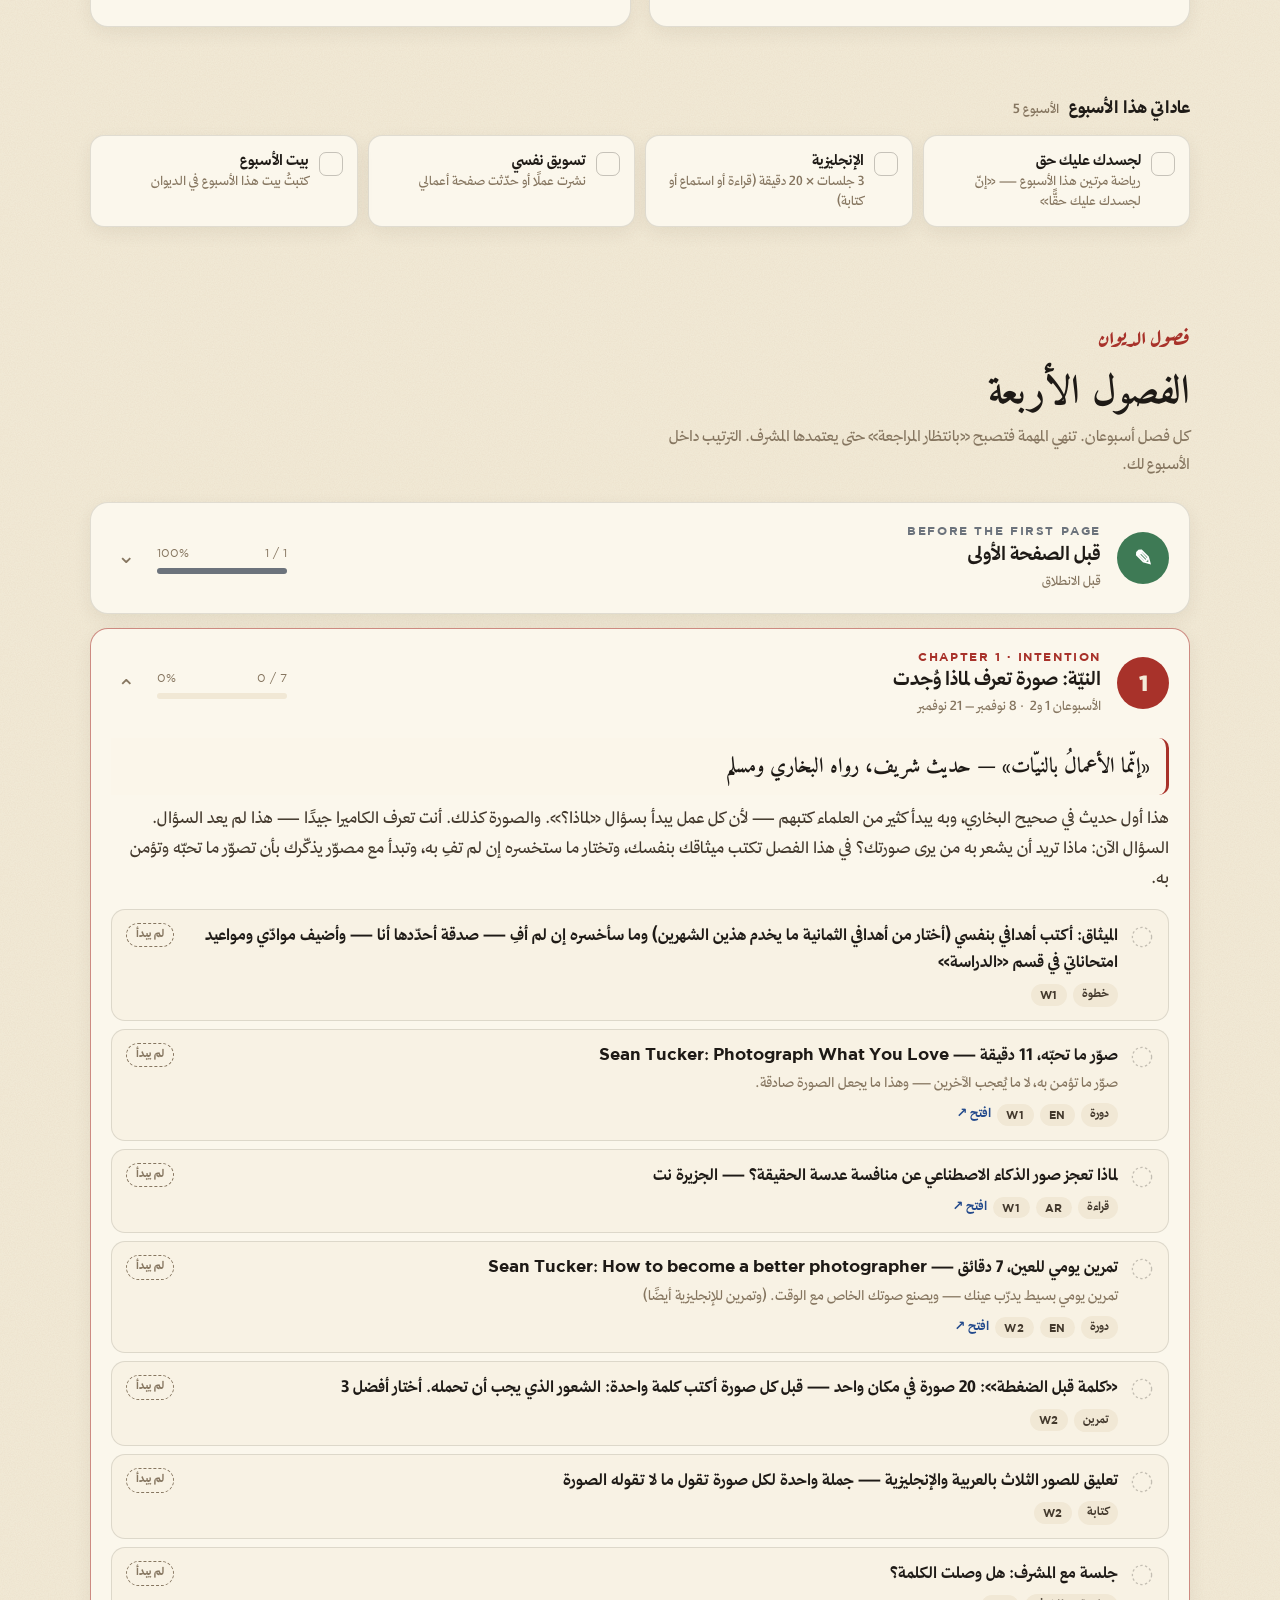
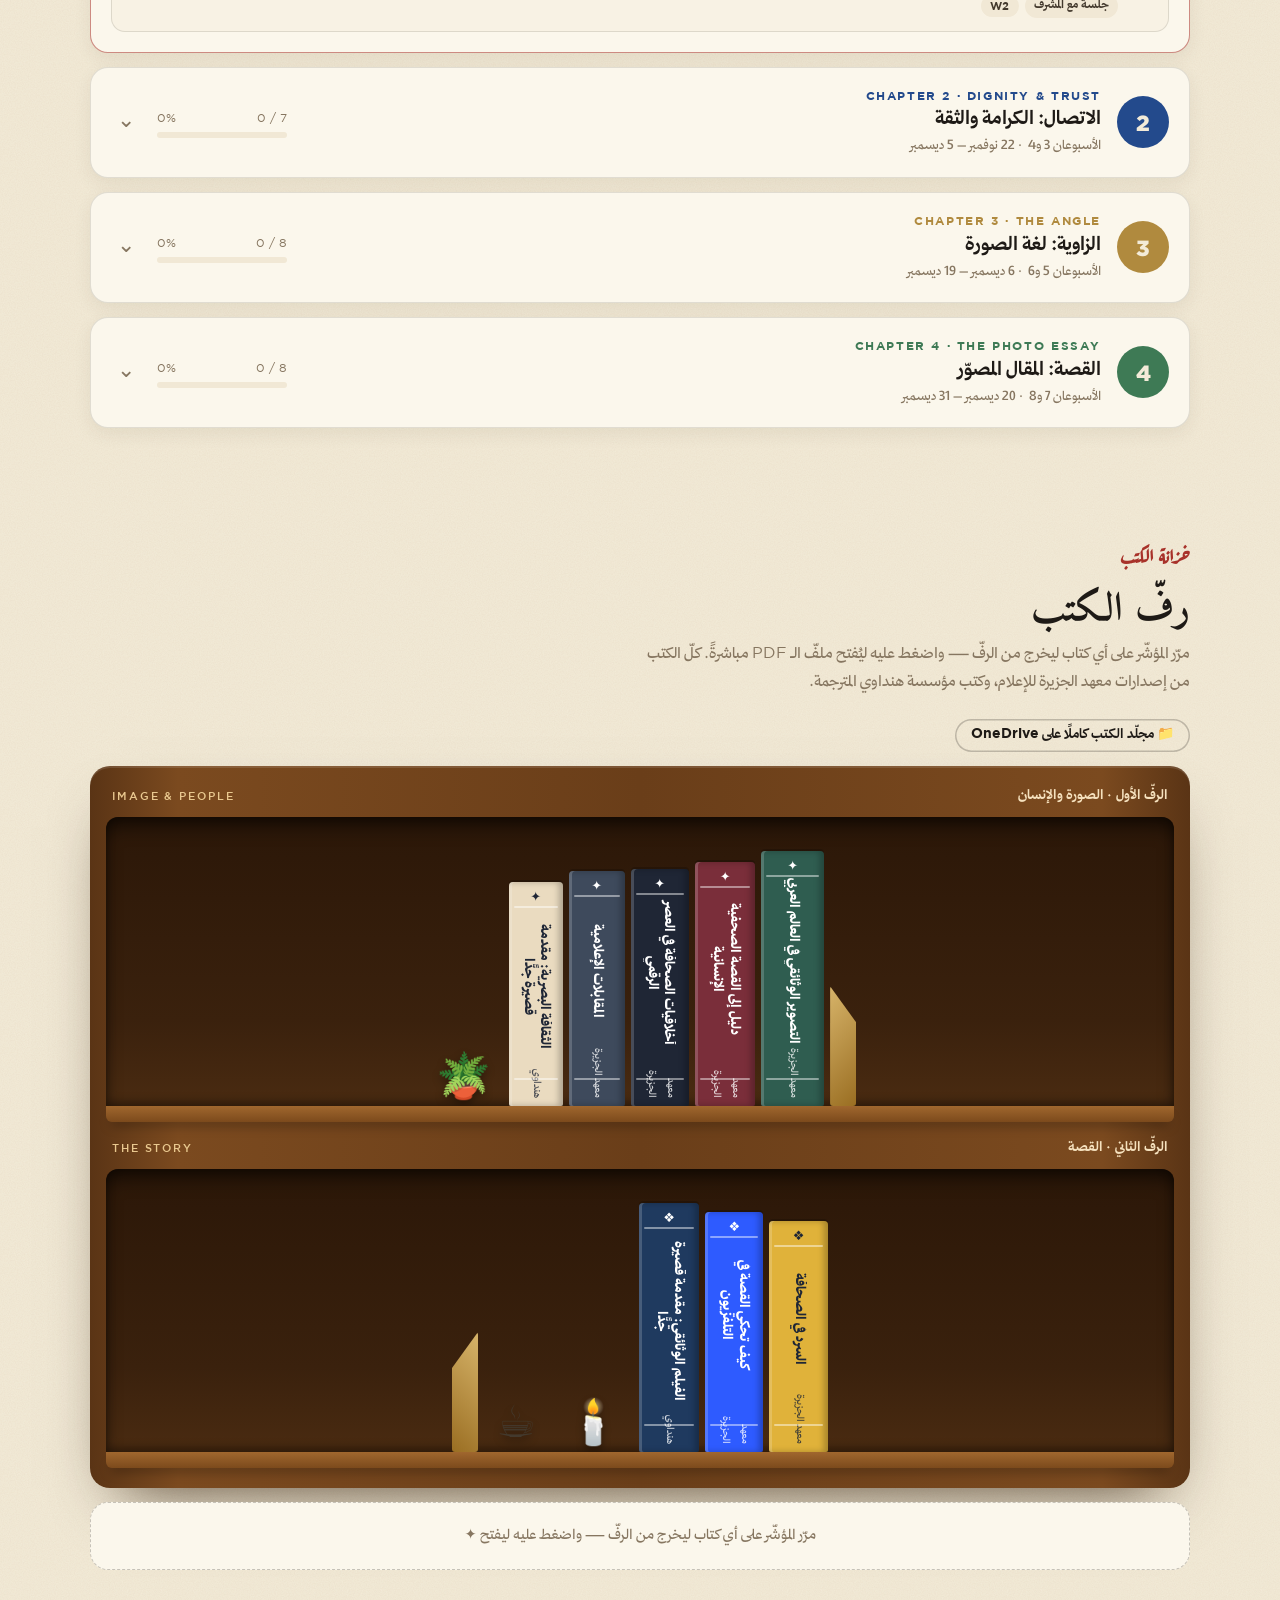
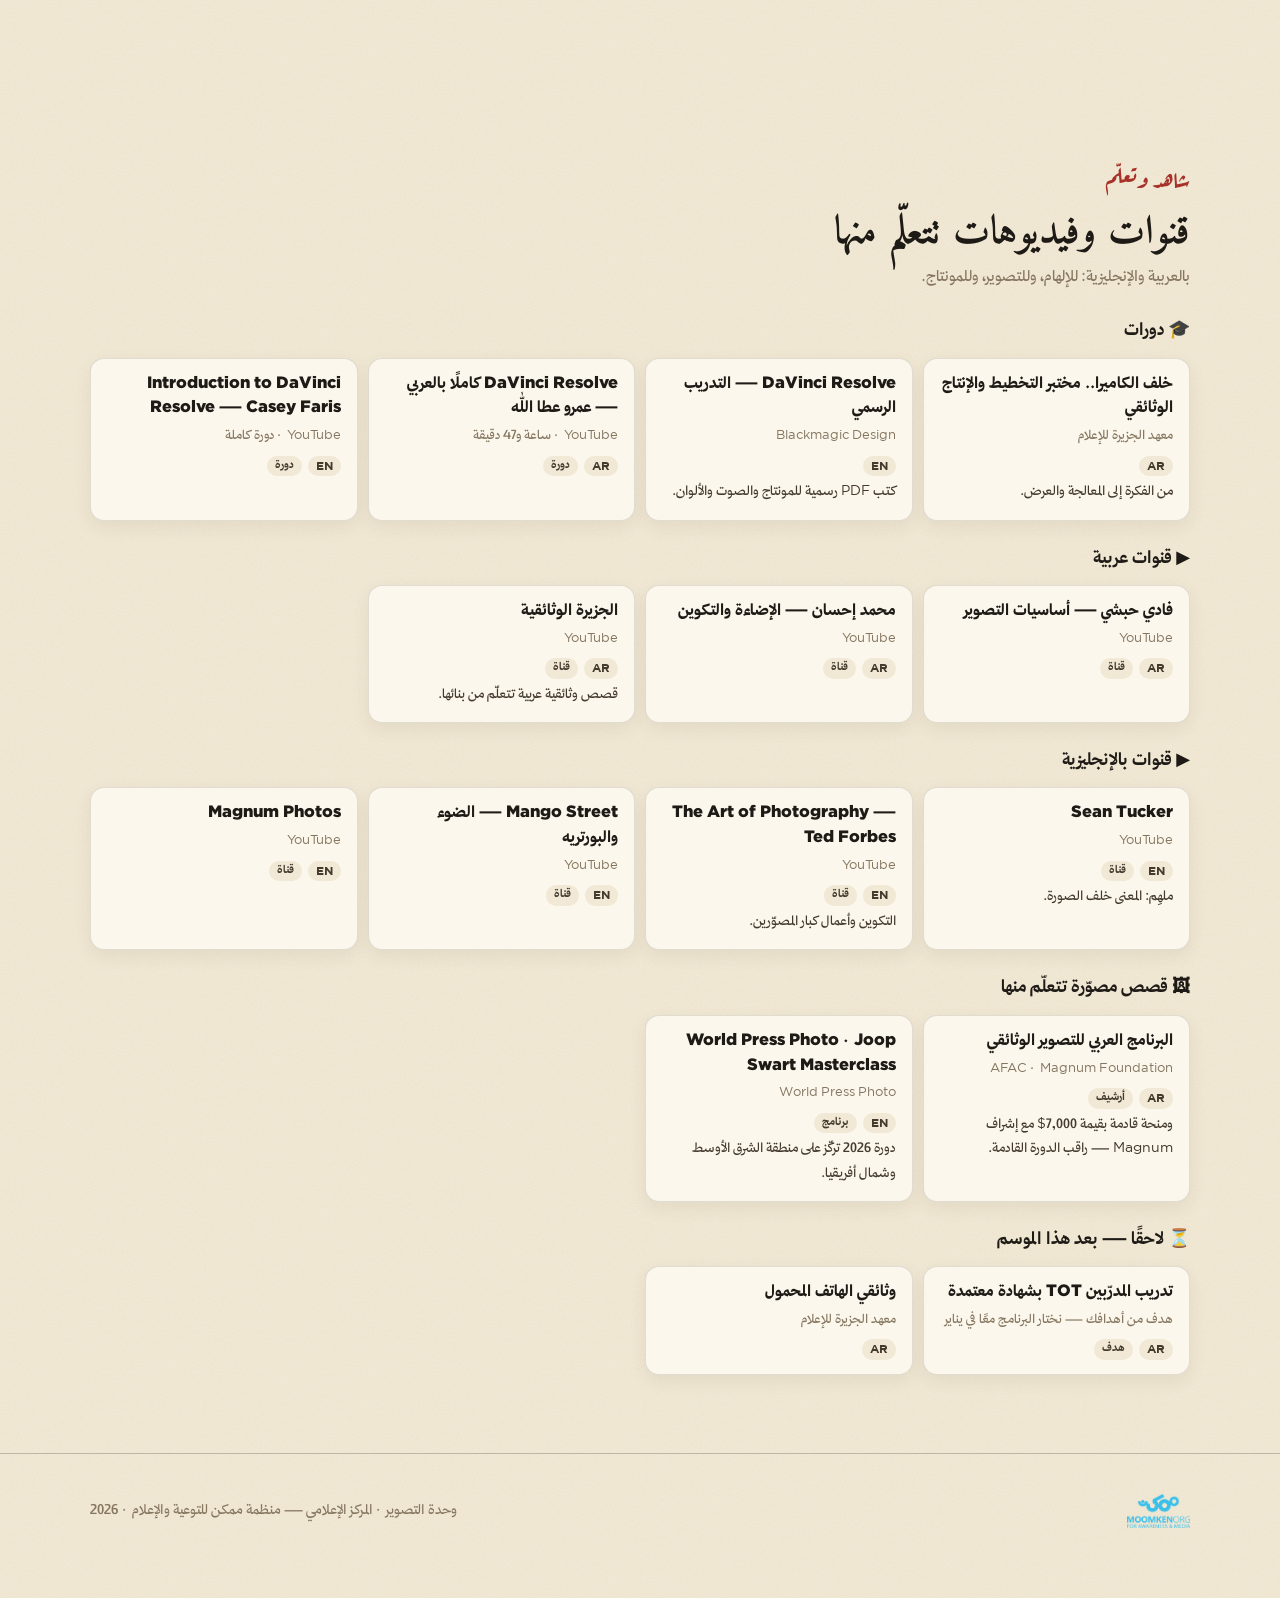
==== commit d0597a1d: "Ink-strip name reveal, fixed hero layout (class clash), sticker in role picker, cleaner titles Co-Au" ====
--- a/index.html
+++ b/index.html
@@ -8,15 +8,15 @@
 <meta name="description" content="ديوان عبد الرحمن: مسار في التصوير الإنساني ولغة الزاوية والمقال المصوّر  — وحدة التصوير، المركز الإعلامي في منظمة ممكن. من 8 نوفمبر إلى 31 ديسمبر 2026.">
 <link rel="icon" href="assets/favicon.png">
 <link rel="preload" href="assets/fonts/aref-ruqaa-arabic-700-normal.woff2" as="font" type="font/woff2" crossorigin>
-<link rel="stylesheet" href="base.css?v=9">
-<link rel="stylesheet" href="app.css?v=9">
+<link rel="stylesheet" href="base.css?v=10">
+<link rel="stylesheet" href="app.css?v=10">
 </head>
 <body>
 
 <!-- ============ who opens the diwan ============ -->
 <div class="veil hidden" id="rolePicker">
   <div class="veil-card">
-    <img class="veil-st" src="assets/portrait-sm.webp?v=9" alt="" width="130" height="130">
+    <img class="veil-st" src="assets/sticker-sm.webp?v=2" alt="عبد الرحمن" width="224" height="260">
     <h2>من يفتح الديوان؟</h2>
     <p>الإجابة تُحفَظ على هذا الجهاز فقط — ويمكن تغييرها في أي وقت.</p>
     <div class="pick-row">
@@ -63,13 +63,24 @@
     <div class="book" id="book">
       <div class="page page-r" id="pageR">
         <div class="pg-in">
-          <div class="pg-k">الديوان الأول · من <bdi dir="ltr">8</bdi> نوفمبر إلى <bdi dir="ltr">31</bdi> ديسمبر <bdi dir="ltr">2026</bdi></div>
+          <div class="pg-k">الديوان الأول · نوفمبر — ديسمبر <bdi dir="ltr">2026</bdi></div>
           <h1 class="name-h">
             <span class="sr">ديوان عبد الرحمن</span>
-            <svg class="name-ink" id="nameInk" viewBox="0 0 640 230" aria-hidden="true">
-              <text class="nm-pre" x="320" y="58" text-anchor="middle">ديوان</text>
-              <text class="nm" id="nmText" x="320" y="190" text-anchor="middle">عبد الرحمن</text>
-              <circle class="drop" cx="96" cy="196" r="5"/><circle class="drop d2" cx="80" cy="206" r="2.6"/>
+            <span class="nm-pre">ديوان</span>
+            <svg class="name-ink" id="nameInk" viewBox="0 0 640 240" aria-hidden="true">
+              <defs>
+                <filter id="inkEdge" x="-5%" y="-10%" width="110%" height="120%"><feTurbulence type="fractalNoise" baseFrequency=".9" numOctaves="2" seed="3"/><feDisplacementMap in="SourceGraphic" scale="3"/></filter>
+                <filter id="brush" x="-5%" y="-30%" width="110%" height="160%"><feTurbulence type="fractalNoise" baseFrequency=".035 .6" numOctaves="3" seed="8"/><feDisplacementMap in="SourceGraphic" scale="22"/></filter>
+                <mask id="strips" maskUnits="userSpaceOnUse" x="0" y="0" width="640" height="240">
+                  <g filter="url(#brush)" fill="none" stroke="#fff" stroke-linecap="round" stroke-width="70">
+                    <path class="st st1" pathLength="100" d="M630 78 C 470 70, 330 86, 10 74"/>
+                    <path class="st st2" pathLength="100" d="M630 140 C 460 150, 300 132, 10 144"/>
+                    <path class="st st3" pathLength="100" d="M630 200 C 470 194, 320 210, 10 198"/>
+                  </g>
+                </mask>
+              </defs>
+              <g mask="url(#strips)"><text class="nm" filter="url(#inkEdge)" x="320" y="176" text-anchor="middle">عبد الرحمن</text></g>
+              <circle class="drop" cx="78" cy="206" r="5"/><circle class="drop d2" cx="62" cy="219" r="2.6"/>
             </svg>
           </h1>
           <svg class="orn orn-hero" viewBox="0 0 300 30" aria-hidden="true"><path d="M10 15 H120 M180 15 H290" stroke="currentColor" stroke-width="1.2"/><g transform="translate(150 15)"><rect x="-9" y="-9" width="18" height="18" fill="none" stroke="currentColor" stroke-width="1.4"/><rect x="-9" y="-9" width="18" height="18" fill="none" stroke="currentColor" stroke-width="1.4" transform="rotate(45)"/><circle r="3" fill="currentColor"/></g><circle cx="126" cy="15" r="2" fill="currentColor"/><circle cx="174" cy="15" r="2" fill="currentColor"/></svg>
@@ -86,25 +97,13 @@
       <div class="page page-l">
         <div class="pg-in">
           <figure class="plate" id="plate">
-            <div class="plate-ph"><img src="assets/portrait.webp?v=9" alt="عبد الرحمن — مصوّر وحدة التصوير" width="720" height="900"></div>
+            <div class="plate-ph"><img src="assets/portrait.webp?v=10" alt="عبد الرحمن — مصوّر وحدة التصوير" width="720" height="900"></div>
             <figcaption>صاحب الديوان · <span>عبد الرحمن، مصوّر وحدة التصوير</span></figcaption>
           </figure>
           <div class="latest" id="latest"></div>
         </div>
         <span class="folio">2</span>
       </div>
-      <div class="cover" id="cover" aria-hidden="true">
-        <div class="cv-front">
-          <div class="cv-frame">
-            <svg class="cv-star" viewBox="-50 -50 100 100"><g fill="none" stroke="currentColor" stroke-width="2"><rect x="-30" y="-30" width="60" height="60"/><rect x="-30" y="-30" width="60" height="60" transform="rotate(45)"/><circle r="15"/></g><circle r="5" fill="currentColor"/></svg>
-            <div class="cv-t">ديوان</div>
-            <div class="cv-n">عبد الرحمن</div>
-            <div class="cv-y">الديوان الأول · <bdi dir="ltr">2026</bdi></div>
-          </div>
-        </div>
-        <div class="cv-back"></div>
-      </div>
-      <div class="spine" aria-hidden="true"></div>
     </div>
   </div>
 </header>
@@ -203,9 +202,9 @@
 <div id="toasts" aria-live="polite"></div>
 <canvas id="confetti" aria-hidden="true"></canvas>
 
-<script src="content.js?v=9"></script>
-<script src="theme.js?v=9"></script>
-<script src="shelf.js?v=2"></script>
-<script src="engine.js?v=9"></script>
+<script src="content.js?v=10"></script>
+<script src="theme.js?v=10"></script>
+<script src="shelf.js?v=3"></script>
+<script src="engine.js?v=10"></script>
 </body>
 </html>
--- a/app.css
+++ b/app.css
@@ -21,7 +21,9 @@
 .sec h2{font-weight:700;font-size:clamp(28px,3.4vw,40px)}
 .sec-k{color:var(--accent);font-family:'Aref Ruqaa','Dahab',serif;font-size:22px;letter-spacing:0;text-transform:none;font-weight:700}
 .subj-add input{color-scheme:light}
-.veil-card img.veil-st{border-radius:50%;object-fit:cover;object-position:50% 12%;background:#EFE2C6;mix-blend-mode:multiply}
+.veil-card{padding-top:26px;overflow:visible}
+.veil-card img.veil-st{width:150px;height:auto;margin:-118px auto 14px;display:block;border-radius:0;background:none;filter:drop-shadow(0 12px 18px rgba(60,40,15,.28))}
+.veil-card h2{font-family:'Amiri','Dahab',serif;font-size:30px;line-height:1.5;margin-top:4px}
 .syncbar{background:rgba(243,235,216,.9)}
 .sr{position:absolute;width:1px;height:1px;overflow:hidden;clip:rect(0 0 0 0);white-space:nowrap}
 
@@ -40,27 +42,25 @@
 .page::after{content:'';position:absolute;inset:16px;border:1px solid rgba(168,50,42,.28);outline:1px solid rgba(168,50,42,.14);outline-offset:4px;pointer-events:none;border-radius:2px}
 .pg-in{position:relative;z-index:1;height:100%;display:flex;flex-direction:column}
 .folio{position:absolute;bottom:22px;left:50%;transform:translateX(-50%);font-family:'Amiri',serif;font-size:14px;color:var(--muted)}
-.spine{position:absolute;top:0;bottom:0;left:50%;width:2px;margin-left:-1px;background:linear-gradient(180deg,rgba(60,40,15,.25),rgba(60,40,15,.45),rgba(60,40,15,.25));z-index:2}
 
 .pg-k{font-size:14px;color:var(--muted);font-weight:700;text-align:center}
 .name-h{margin:4px 0 0;line-height:1}
 .name-ink{display:block;width:100%;max-width:560px;height:auto;margin:0 auto;overflow:visible}
 .name-ink .nm-pre{font-family:'Aref Ruqaa','Dahab',serif;font-size:46px;fill:var(--accent);opacity:0;transition:opacity .9s .1s}
-.name-ink .nm{font-family:'Aref Ruqaa','Dahab',serif;font-weight:700;font-size:132px;fill:var(--ink);fill-opacity:0;stroke:var(--ink);stroke-width:1.6;stroke-linejoin:round;stroke-dasharray:4000;stroke-dashoffset:4000}
-.name-ink .drop{fill:var(--ink);opacity:0;transform-box:fill-box;transform-origin:center;transform:scale(0)}
+
+
 .diwan.ink .nm-pre{opacity:1}
-.diwan.ink .nm{transition:stroke-dashoffset 2.4s cubic-bezier(.45,.05,.35,1),fill-opacity .9s 2s;stroke-dashoffset:0!important;fill-opacity:1}
-.diwan.ink .drop{transition:transform .35s 2.5s cubic-bezier(.3,1.6,.5,1),opacity .2s 2.5s;opacity:.9;transform:scale(1)}
-.diwan.ink .drop.d2{transition-delay:2.62s}
+
+
 .orn{display:block;color:var(--accent);margin:4px auto 10px}
-.orn-hero{width:220px;height:22px;opacity:0;transition:opacity .8s 2.6s}
+.orn-hero{width:220px;height:22px;opacity:0;transition:opacity .8s 1.2s}
 .diwan.ink .orn-hero{opacity:1}
 .pg-sub{text-align:center;font-size:clamp(22px,2.3vw,28px);color:var(--accent2);font-weight:700;margin:0 0 14px}
 .pg-lead{font-size:16.5px;line-height:1.95;color:var(--body);margin:0 0 10px}
 .pg-lead b{color:var(--accent)}
 .page-r .hero-cta{display:flex;gap:10px;flex-wrap:wrap;margin-top:auto;padding-top:14px;justify-content:center}
 .pg-sub,.pg-lead,.page-r .hero-cta{opacity:0;transform:translateY(8px);transition:opacity .8s var(--ease),transform .8s var(--ease)}
-.diwan.ink .pg-sub{transition-delay:2.7s}.diwan.ink .pg-lead{transition-delay:2.9s}.diwan.ink .pg-lead+.pg-lead{transition-delay:3.05s}.diwan.ink .page-r .hero-cta{transition-delay:3.2s}
+.diwan.ink .pg-sub{transition-delay:1.3s}.diwan.ink .pg-lead{transition-delay:1.5s}.diwan.ink .pg-lead+.pg-lead{transition-delay:1.65s}.diwan.ink .page-r .hero-cta{transition-delay:1.8s}
 .diwan.ink .pg-sub,.diwan.ink .pg-lead,.diwan.ink .page-r .hero-cta{opacity:1;transform:none}
 
 /* the frontispiece: his one real photo */
@@ -83,21 +83,6 @@
 .lt-bar i{height:3px;background:rgba(30,26,22,.12);border-radius:3px;overflow:hidden}
 .lt-bar b{display:block;height:100%;background:var(--accent);transition:width 1.6s var(--ease)}
 
-/* the cover opens like an Arabic book: hinge at the spine, swinging to the right */
-.cover{position:absolute;top:0;bottom:0;left:0;width:50%;z-index:5;transform-origin:100% 50%;transform-style:preserve-3d;transition:transform 1.5s cubic-bezier(.6,.05,.3,1)}
-.cv-front,.cv-back{position:absolute;inset:0;backface-visibility:hidden;-webkit-backface-visibility:hidden;border-radius:14px 4px 4px 14px}
-.cv-front{background:radial-gradient(circle at 40% 35%,#7A2A22,#4A1712 70%),#4A1712;box-shadow:inset 0 0 0 10px #5A1D17,inset 0 0 60px rgba(0,0,0,.45);display:grid;place-items:center;padding:30px}
-.cv-front::before{content:'';position:absolute;inset:0;background:var(--grain);opacity:.6;border-radius:inherit}
-.cv-frame{position:relative;width:100%;height:100%;border:2px solid #C9A45A;outline:1px solid rgba(201,164,90,.5);outline-offset:6px;display:flex;flex-direction:column;align-items:center;justify-content:center;gap:6px;color:#D9B66A;text-align:center}
-.cv-star{width:110px;height:110px;color:#C9A45A;margin-bottom:6px}
-.cv-t{font-family:'Aref Ruqaa','Dahab',serif;font-size:76px;line-height:1.1;color:#E3C27A;text-shadow:0 2px 0 rgba(0,0,0,.35)}
-.cv-n{font-family:'Amiri',serif;font-size:30px;font-weight:700;color:#E3C27A}
-.cv-y{font-size:14px;color:#C9A45A;margin-top:12px}
-.cv-back{transform:rotateY(180deg);background:var(--paper) var(--grain);border-radius:4px 14px 14px 4px}
-.page-r .pg-in{opacity:0;transition:opacity .4s .75s}
-.diwan.open .page-r .pg-in{opacity:1}
-.diwan.open .cover{transform:rotateY(180deg)}
-.diwan.done .cover{opacity:0;visibility:hidden;transition:opacity .4s,visibility 0s .4s}
 
 /* ---------- epigraph ---------- */
 .epi{margin:0 auto 26px;max-width:760px;text-align:center;padding:26px 24px 18px;position:relative;background:var(--paper) var(--grain);border-radius:6px;box-shadow:var(--shadow)}
@@ -215,8 +200,6 @@
   .page{min-height:0;padding:38px 26px 48px}
   .page-r{border-radius:12px 12px 0 0;background-image:var(--grain)}
   .page-l{border-radius:0 0 12px 12px;background-image:linear-gradient(180deg,rgba(80,55,20,.12),rgba(80,55,20,0) 5%),var(--grain)}
-  .spine,.cover{display:none}
-  .page-r .pg-in{opacity:1}
   .poem-foot{grid-template-columns:1fr}
 }
 @media (max-width:640px){
@@ -238,11 +221,9 @@
   .babs{grid-template-columns:1fr}
 }
 @media (prefers-reduced-motion:reduce){
-  .cover{display:none}
   .page-r .pg-in,.pg-sub,.pg-lead,.page-r .hero-cta,.page-l .plate,.orn-hero,.name-ink .nm-pre{opacity:1;transform:none;transition:none}
-  .name-ink .nm{stroke-dashoffset:0!important;fill-opacity:1}
-}
-.diwan.open .cv-front{visibility:hidden;transition:visibility 0s .74s}
+  
+}
 /* ---------- the bookcase (shared) ---------- */
 .bookcase{margin:6px 0 0}
 .case{background:linear-gradient(90deg,#5A3415,#7B4A1F 8%,#6A3E19 50%,#7B4A1F 92%,#5A3415);border-radius:20px;padding:16px 16px 8px;box-shadow:0 30px 60px -30px rgba(40,20,0,.8),inset 0 2px 0 rgba(255,255,255,.12)}
@@ -251,21 +232,21 @@
 .shelf-label span:last-child{font-family:'Gotham',sans-serif;font-size:10.5px;letter-spacing:.18em;text-transform:uppercase;color:#E9C88F;font-weight:500}
 .shelf-row{display:flex;align-items:flex-end;justify-content:center;gap:6px;min-height:280px;padding:34px 14px 0;overflow-x:auto;overflow-y:visible;background:linear-gradient(180deg,#2B1708,#3A210D 70%,#4A2B11);border-radius:12px 12px 0 0;box-shadow:inset 0 12px 20px -6px rgba(0,0,0,.7),inset 0 -4px 10px rgba(0,0,0,.4);scrollbar-width:thin}
 .shelf-plank{height:16px;border-radius:0 0 6px 6px;background:linear-gradient(180deg,#A0672E,#7C4A1C);box-shadow:0 8px 12px -6px rgba(0,0,0,.6)}
-.book{flex:0 0 auto;position:relative;width:calc(var(--w,48px)*1.12);height:calc(var(--h,210px)*1.08);border:0;cursor:pointer;background:var(--c,#7a2);color:var(--fg,#fff);border-radius:4px 4px 2px 2px;font-family:inherit;box-shadow:inset 3px 0 0 rgba(255,255,255,.18),inset -4px 0 6px rgba(0,0,0,.25),0 -2px 0 rgba(0,0,0,.2);transform-origin:50% 100%;transition:transform .45s cubic-bezier(.2,.8,.2,1),box-shadow .45s,margin .45s cubic-bezier(.2,.8,.2,1);display:flex;flex-direction:column;align-items:center;justify-content:space-between;padding:10px 0 8px;text-decoration:none}
-.book::before,.book::after{content:"";position:absolute;left:5px;right:5px;height:2px;background:rgba(255,255,255,.45);border-radius:2px}
-.book::before{top:24px}.book::after{bottom:26px}
-.book .sp-t{writing-mode:vertical-rl;font-weight:800;font-size:var(--fs,14.5px);line-height:1.15;max-height:calc(var(--h,210px)*1.08 - 74px);overflow:hidden;text-align:center}
-.book .sp-a{writing-mode:vertical-rl;font-size:10.5px;opacity:.8;max-height:62px;overflow:hidden}
-.book .sp-ic{font-size:13px;line-height:1}
-.book:hover,.book:focus-visible,.book.peek{transform:translateY(-22px) rotate(-4deg);margin:0 10px;box-shadow:inset 3px 0 0 rgba(255,255,255,.25),inset -4px 0 6px rgba(0,0,0,.25),0 18px 24px -10px rgba(0,0,0,.8);outline:none;z-index:2}
-.book.tilt-r:hover,.book.tilt-r.peek{transform:translateY(-22px) rotate(4deg)}
-.book.lean{transform:rotate(-7deg);margin-left:14px}
-.book.lean:hover,.book.lean.peek{transform:translateY(-22px) rotate(-11deg)}
-.book .pdf{position:absolute;top:-10px;left:50%;transform:translateX(-50%) scale(.6);opacity:0;background:#E5484D;color:#fff;font-family:'Gotham',sans-serif;font-weight:900;font-size:10px;padding:2px 6px;border-radius:5px;transition:all .3s}
-.book:hover .pdf,.book.peek .pdf{opacity:1;transform:translateX(-50%) scale(1);top:-24px}
+.bk{flex:0 0 auto;position:relative;width:calc(var(--w,48px)*1.12);height:calc(var(--h,210px)*1.08);border:0;cursor:pointer;background:var(--c,#7a2);color:var(--fg,#fff);border-radius:4px 4px 2px 2px;font-family:inherit;box-shadow:inset 3px 0 0 rgba(255,255,255,.18),inset -4px 0 6px rgba(0,0,0,.25),0 -2px 0 rgba(0,0,0,.2);transform-origin:50% 100%;transition:transform .45s cubic-bezier(.2,.8,.2,1),box-shadow .45s,margin .45s cubic-bezier(.2,.8,.2,1);display:flex;flex-direction:column;align-items:center;justify-content:space-between;padding:10px 0 8px;text-decoration:none}
+.bk::before,.bk::after{content:"";position:absolute;left:5px;right:5px;height:2px;background:rgba(255,255,255,.45);border-radius:2px}
+.bk::before{top:24px}.bk::after{bottom:26px}
+.bk .sp-t{writing-mode:vertical-rl;font-weight:800;font-size:var(--fs,14.5px);line-height:1.15;max-height:calc(var(--h,210px)*1.08 - 74px);overflow:hidden;text-align:center}
+.bk .sp-a{writing-mode:vertical-rl;font-size:10.5px;opacity:.8;max-height:62px;overflow:hidden}
+.bk .sp-ic{font-size:13px;line-height:1}
+.bk:hover,.bk:focus-visible,.bk.peek{transform:translateY(-22px) rotate(-4deg);margin:0 10px;box-shadow:inset 3px 0 0 rgba(255,255,255,.25),inset -4px 0 6px rgba(0,0,0,.25),0 18px 24px -10px rgba(0,0,0,.8);outline:none;z-index:2}
+.bk.tilt-r:hover,.bk.tilt-r.peek{transform:translateY(-22px) rotate(4deg)}
+.bk.lean{transform:rotate(-7deg);margin-left:14px}
+.bk.lean:hover,.bk.lean.peek{transform:translateY(-22px) rotate(-11deg)}
+.bk .pdf{position:absolute;top:-10px;left:50%;transform:translateX(-50%) scale(.6);opacity:0;background:#E5484D;color:#fff;font-family:'Gotham',sans-serif;font-weight:900;font-size:10px;padding:2px 6px;border-radius:5px;transition:all .3s}
+.bk:hover .pdf,.bk.peek .pdf{opacity:1;transform:translateX(-50%) scale(1);top:-24px}
 .bookend{flex:0 0 auto;width:26px;height:120px;background:linear-gradient(135deg,#D7B46A,#9A6E22);clip-path:polygon(0 0,100% 30%,100% 100%,0 100%);border-radius:3px;align-self:flex-end}
 .plant{flex:0 0 auto;align-self:flex-end;font-size:44px;line-height:1;margin:0 12px 2px;filter:drop-shadow(0 4px 4px rgba(0,0,0,.4))}
-.peek-wrap{position:sticky;bottom:12px;z-index:6;margin-top:14px}
+.peek-wrap{position:relative;z-index:2;margin-top:14px;min-height:150px}
 .peek-card{display:grid;grid-template-columns:auto 1fr;gap:16px;align-items:center;background:var(--surface);border:1px solid var(--line);border-radius:18px;padding:14px 16px;box-shadow:0 14px 34px rgba(0,0,0,.25);animation:pkpop .35s cubic-bezier(.2,.8,.2,1)}
 @keyframes pkpop{from{opacity:0;transform:translateY(8px)}to{opacity:1;transform:none}}
 .peek-cover{width:84px;height:118px;border-radius:4px 8px 8px 4px;background:var(--c);color:var(--fg);display:flex;flex-direction:column;justify-content:center;align-items:center;text-align:center;padding:8px;font-weight:900;font-size:12.5px;line-height:1.3;box-shadow:inset 6px 0 0 rgba(0,0,0,.18),0 10px 18px -8px rgba(0,0,0,.5)}
@@ -278,4 +259,29 @@
 .peek-hint{color:var(--muted);font-size:14.5px;text-align:center;padding:20px;border:1.5px dashed var(--line2,var(--line));border-radius:18px;background:var(--surface)}
 .lib-folder{margin:0 0 14px}
 @media (max-width:640px){ .shelf-row{justify-content:flex-start;min-height:250px} .peek-card{grid-template-columns:1fr} .peek-cover{display:none} }
-@media (max-width:640px){ .book{width:calc(var(--w,48px)*.95);height:calc(var(--h,210px)*.9)} .book .sp-t{max-height:calc(var(--h,210px)*.9 - 70px);font-size:13px} }
+@media (max-width:640px){ .bk{width:calc(var(--w,48px)*.95);height:calc(var(--h,210px)*.9)} .bk .sp-t{max-height:calc(var(--h,210px)*.9 - 70px);font-size:13px} }
+
+/* ---------- the name, painted in with strips of ink ---------- */
+.name-ink .nm{font-family:'Aref Ruqaa','Dahab',serif;font-weight:700;font-size:128px;fill:#16110D}
+.name-ink .st{stroke-dasharray:100;stroke-dashoffset:100}
+.diwan.ink .name-ink .st{transition:stroke-dashoffset .75s cubic-bezier(.55,.1,.35,1)}
+.diwan.ink .name-ink .st1{transition-delay:0s}.diwan.ink .name-ink .st2{transition-delay:.6s}.diwan.ink .name-ink .st3{transition-delay:1.2s}
+.diwan.ink .name-ink .st{stroke-dashoffset:0}
+.name-ink .drop{fill:#16110D;opacity:0;transform-box:fill-box;transform-origin:center;transform:scale(0)}
+.diwan.ink .name-ink .drop{transition:transform .3s 1.9s cubic-bezier(.3,1.6,.5,1),opacity .2s 1.9s;opacity:.85;transform:scale(1)}
+.diwan.ink .name-ink .d2{transition-delay:2s}.diwan.ink .name-ink .d3{transition-delay:.35s}
+/* softer entrance (no cover) */
+.page{opacity:0;transform:translateY(16px);transition:opacity .9s cubic-bezier(.2,.8,.2,1),transform .9s cubic-bezier(.2,.8,.2,1)}
+.diwan.open .page{opacity:1;transform:none}
+.diwan.open .page-l{transition-delay:.15s}
+.page-r .pg-in{opacity:1}
+.pg-k{white-space:nowrap}
+/* centre gutter between the two pages */
+@media (min-width:901px){
+  .bk{gap:0}
+  .page-r{box-shadow:inset 18px 0 24px -18px rgba(80,55,20,.35),0 30px 40px -10px rgba(60,40,15,.3)}
+  .page-l{box-shadow:inset -18px 0 24px -18px rgba(80,55,20,.35),0 30px 40px -10px rgba(60,40,15,.3)}
+}
+@media (prefers-reduced-motion:reduce){ .page{opacity:1;transform:none;transition:none} }
+.name-h .nm-pre{display:block;text-align:center;font-family:'Aref Ruqaa','Dahab',serif;font-size:34px;color:var(--accent);line-height:1;margin:14px 0 -8px;opacity:0;transition:opacity .8s .1s}
+.diwan.ink .nm-pre{opacity:1}
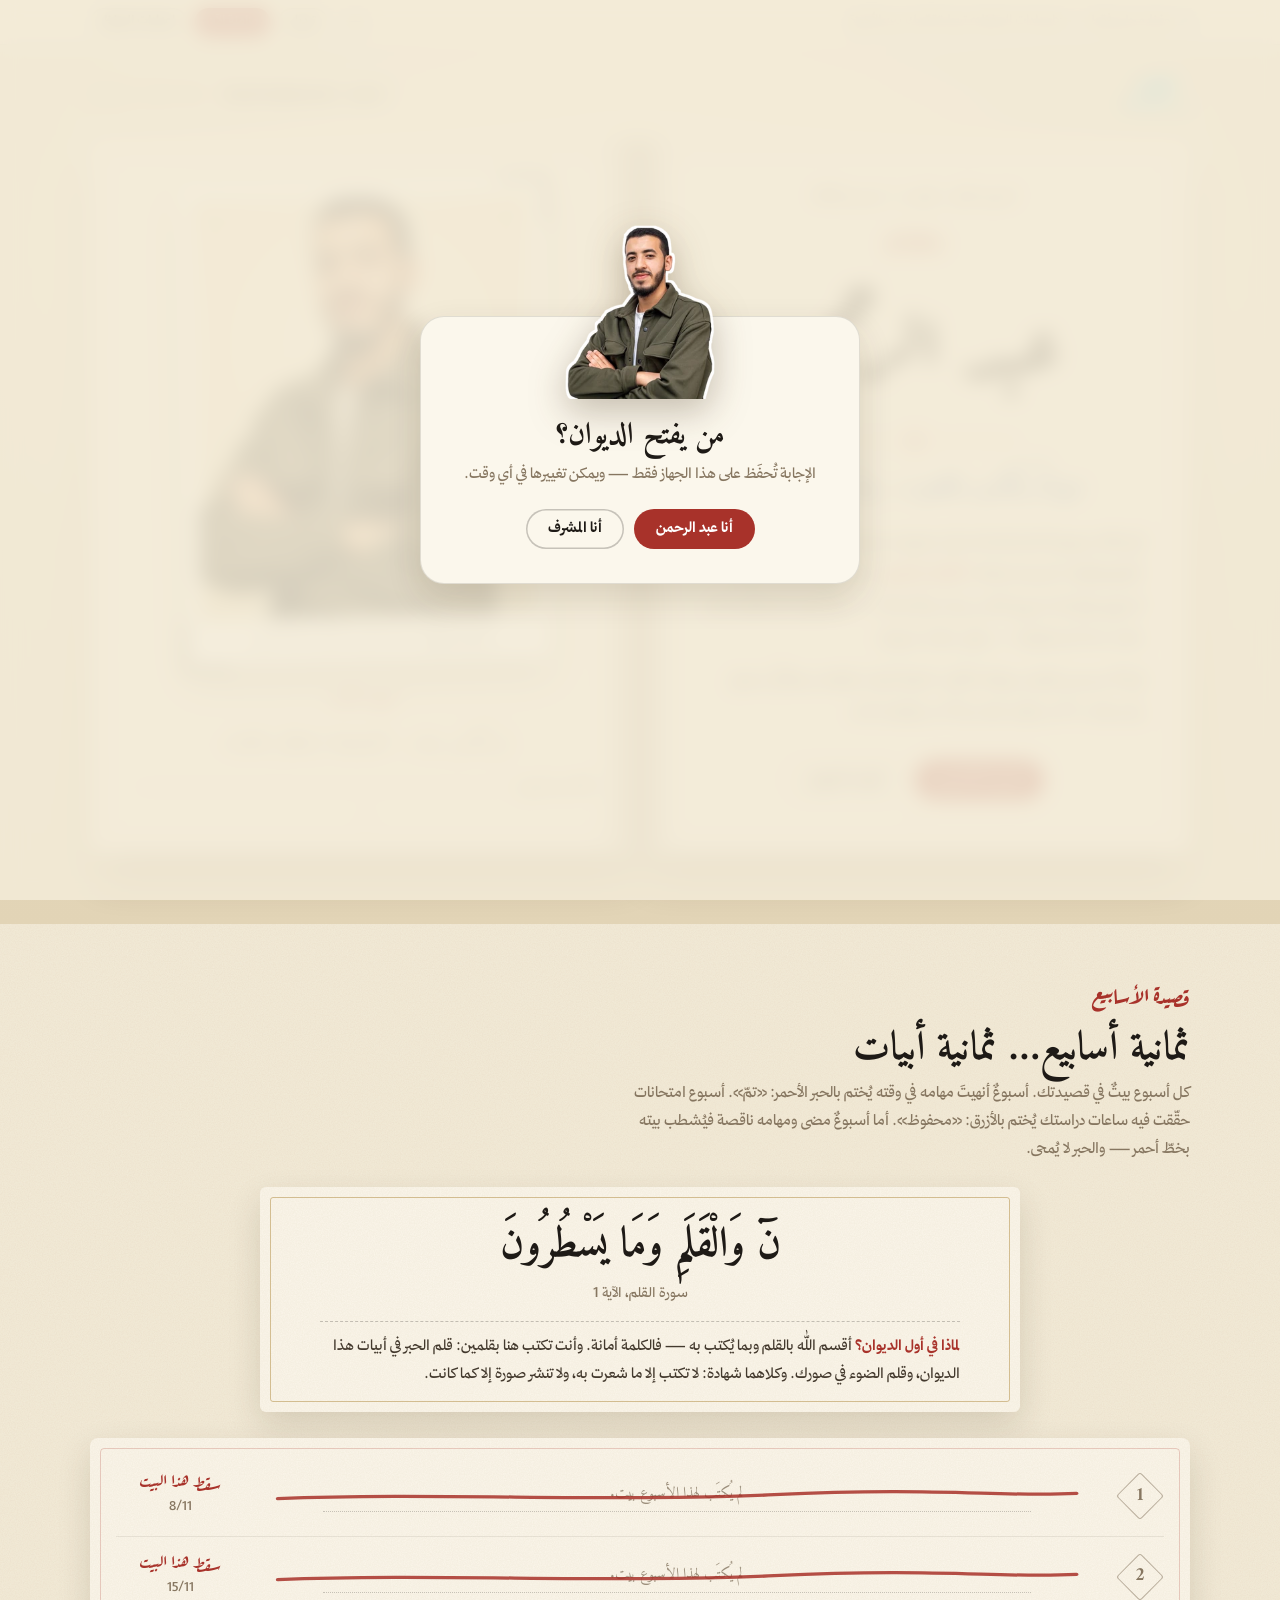
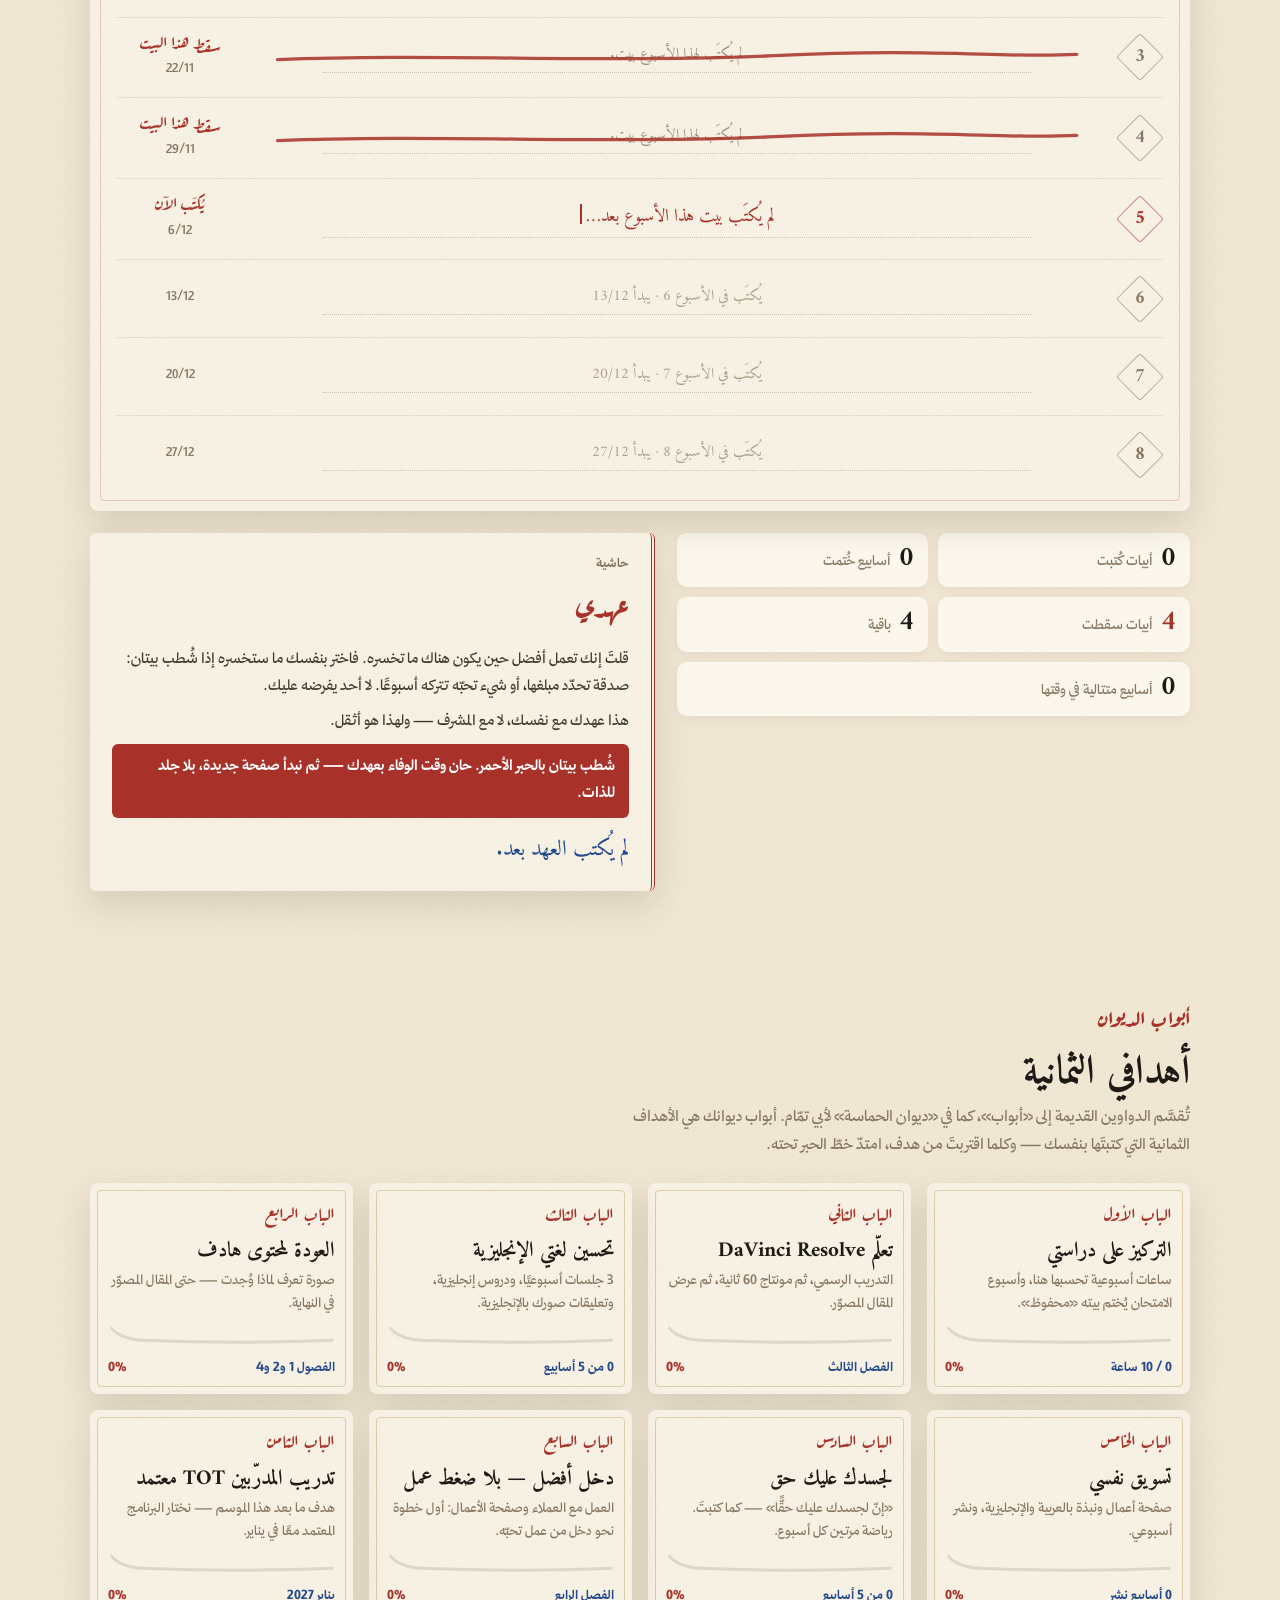
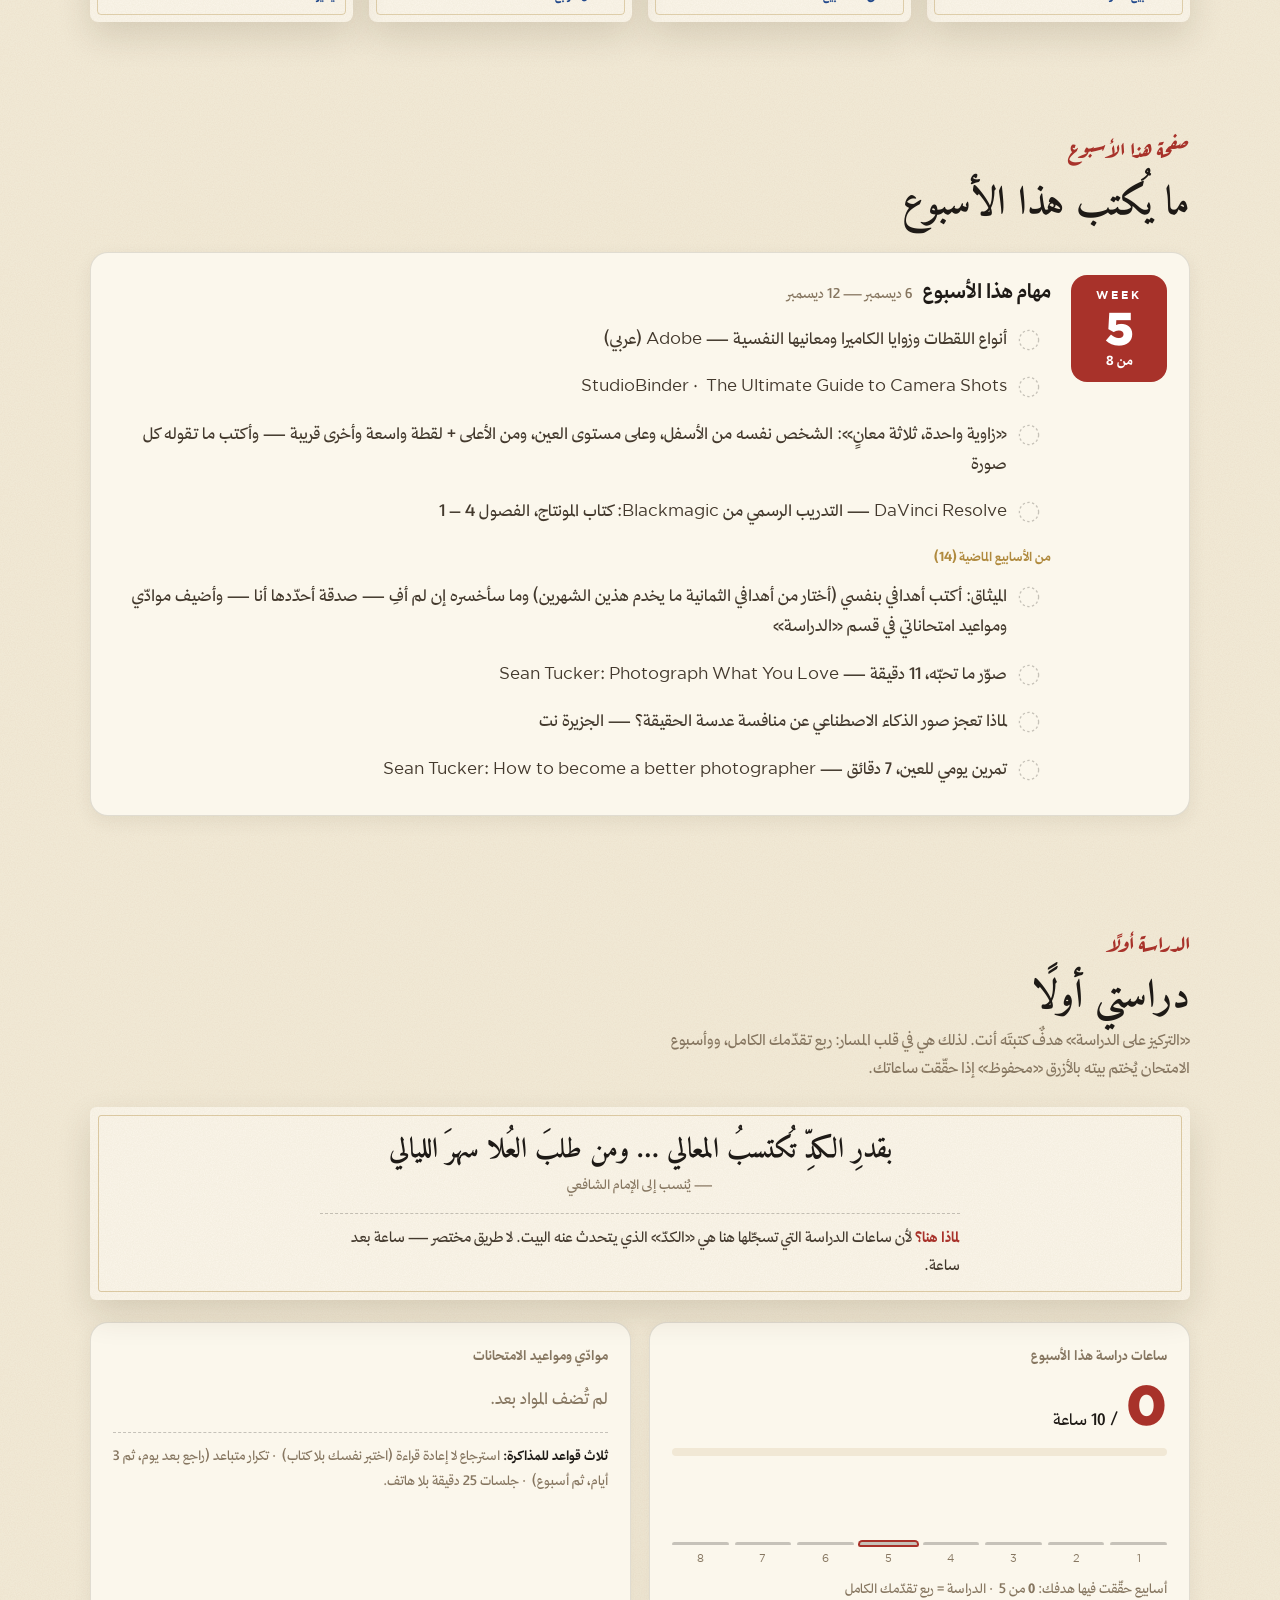
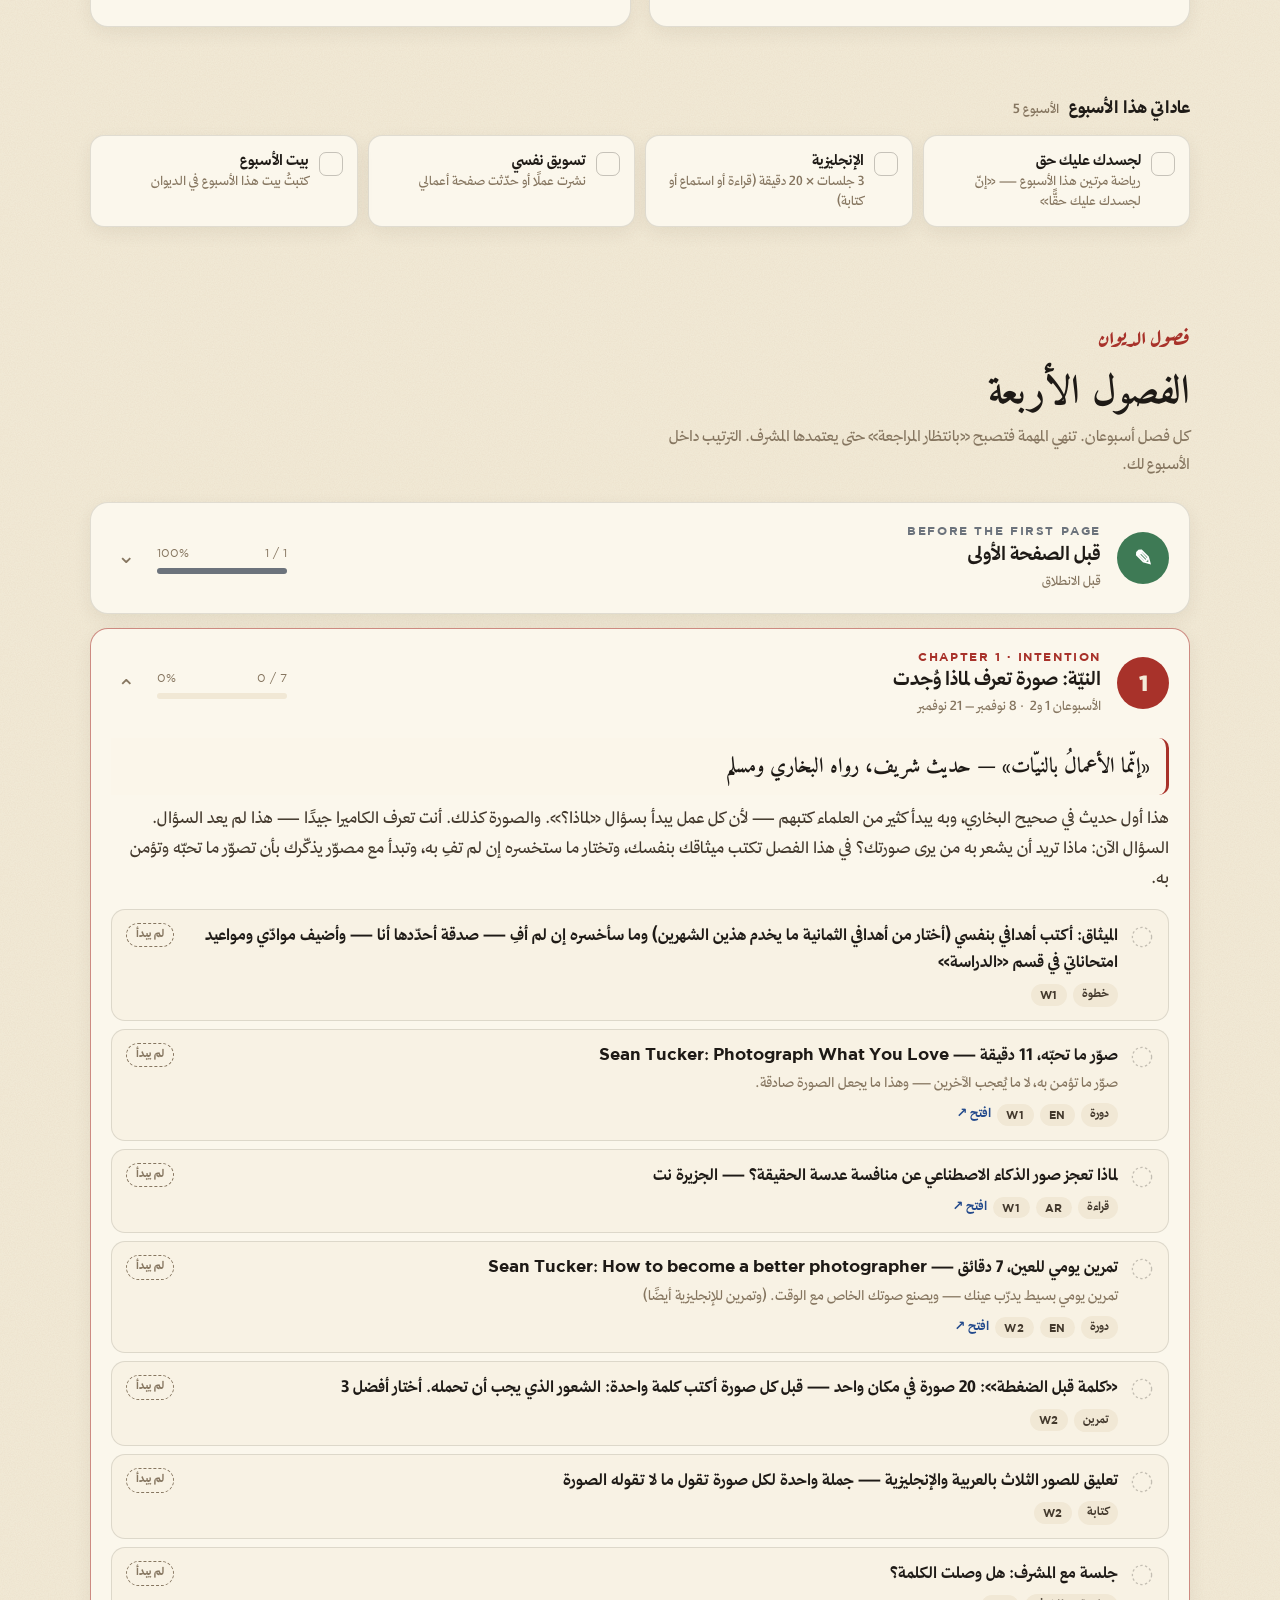
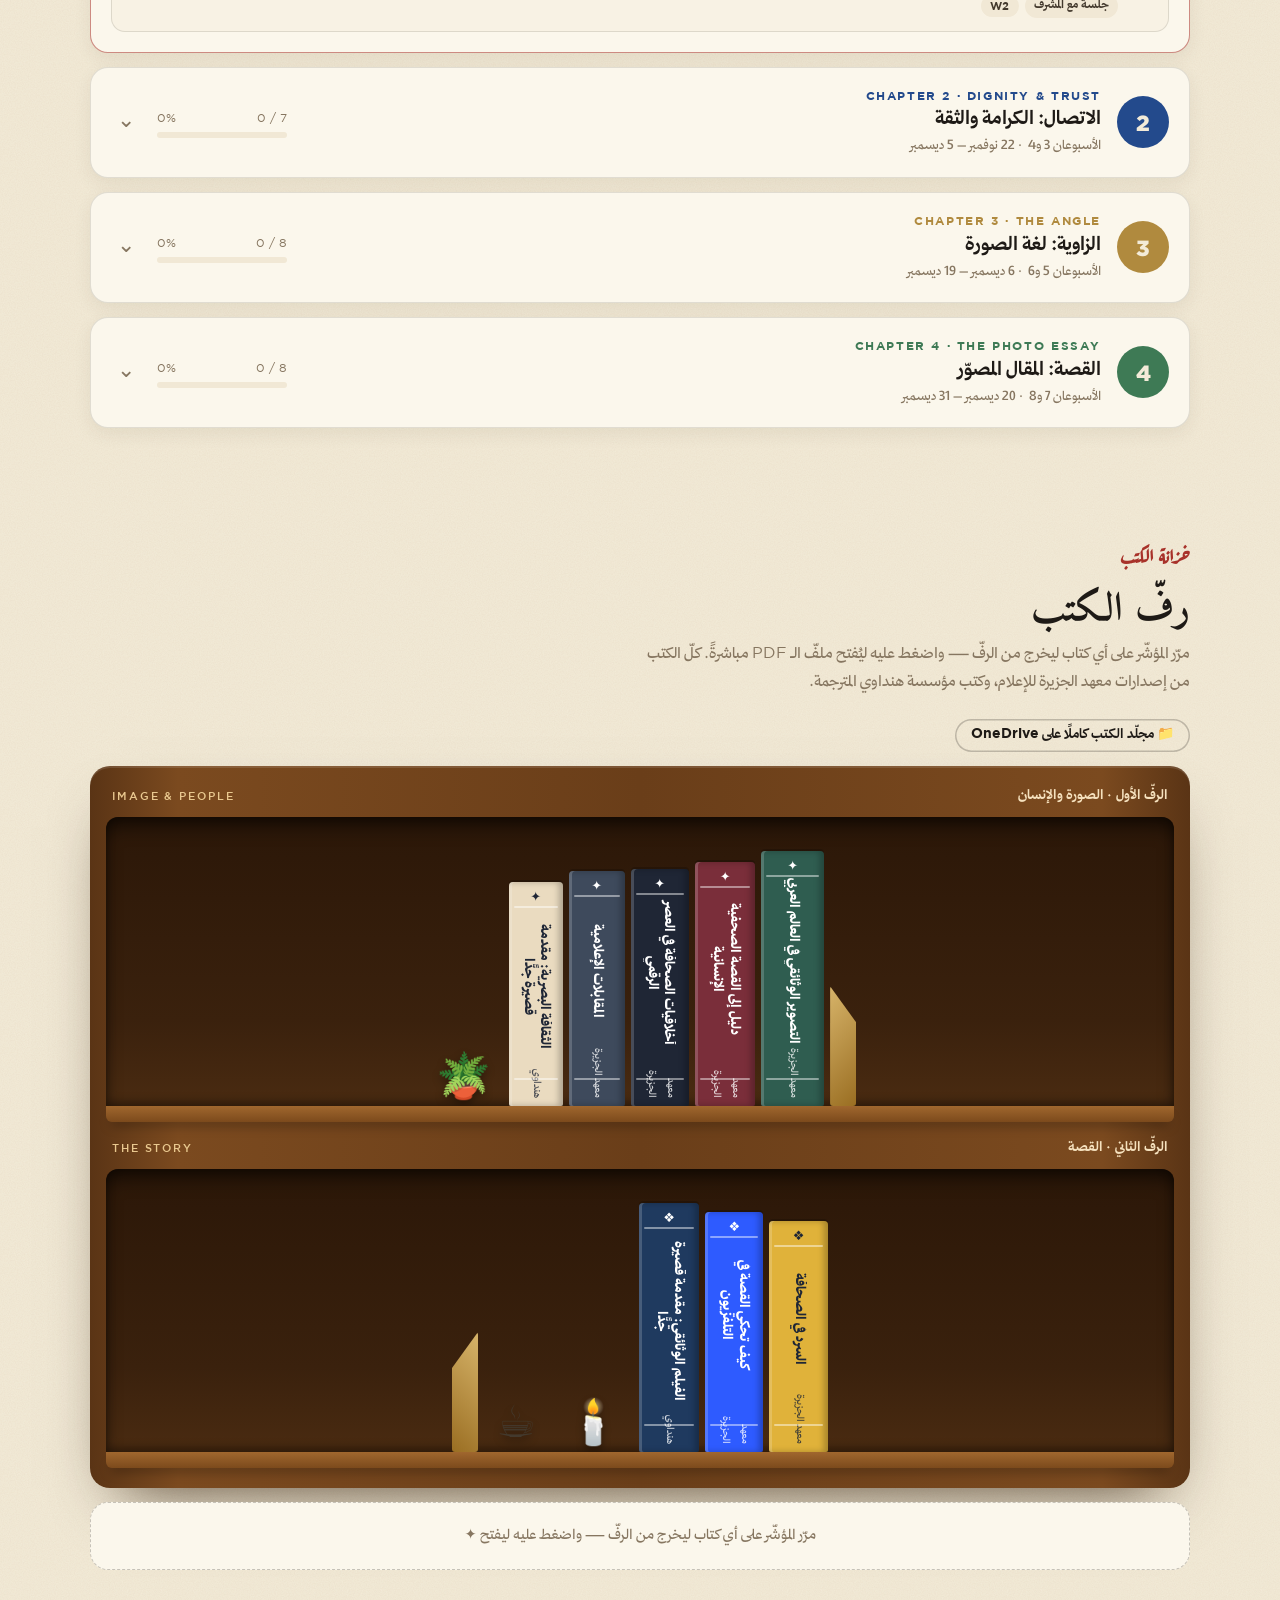
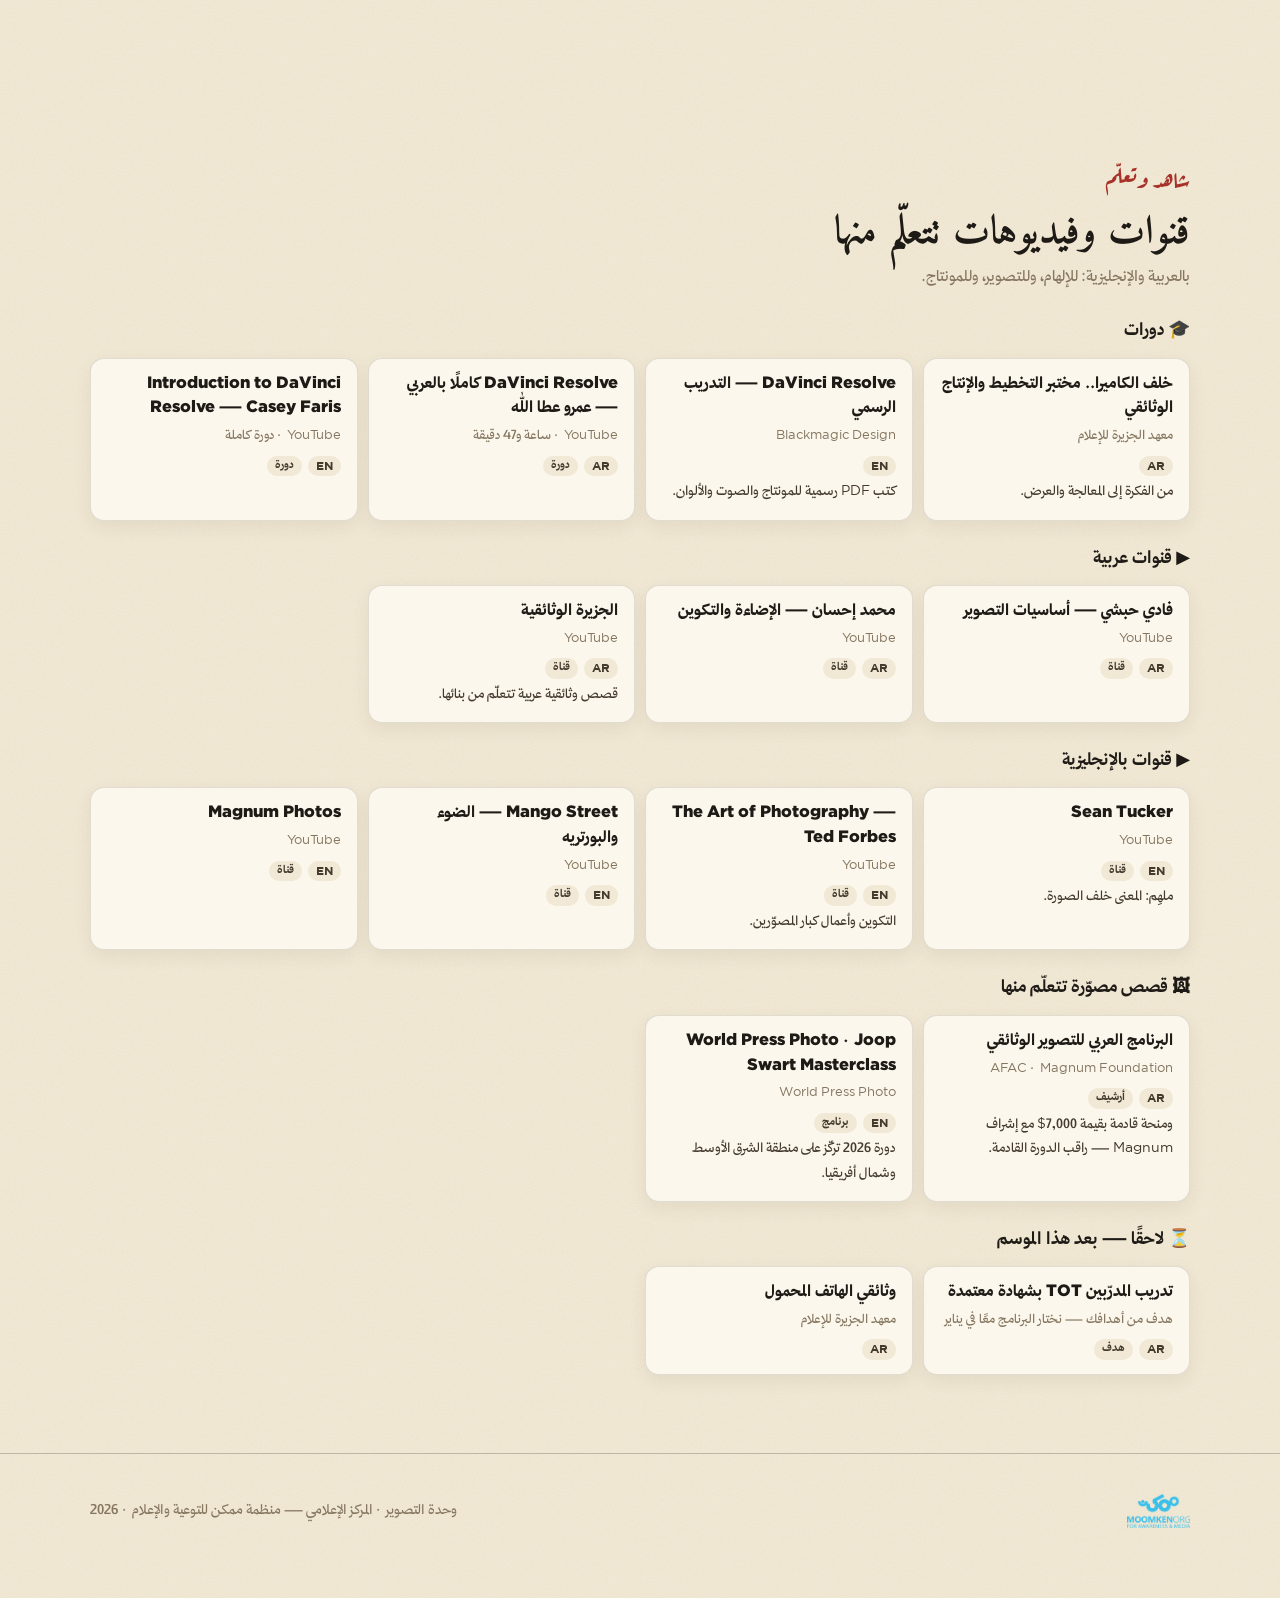
==== commit c92e2162: "Name written stroke by stroke like a pen, following the Arabic letters (traced from the glyphs) Co-A" ====
--- a/index.html
+++ b/index.html
@@ -8,15 +8,15 @@
 <meta name="description" content="ديوان عبد الرحمن: مسار في التصوير الإنساني ولغة الزاوية والمقال المصوّر  — وحدة التصوير، المركز الإعلامي في منظمة ممكن. من 8 نوفمبر إلى 31 ديسمبر 2026.">
 <link rel="icon" href="assets/favicon.png">
 <link rel="preload" href="assets/fonts/aref-ruqaa-arabic-700-normal.woff2" as="font" type="font/woff2" crossorigin>
-<link rel="stylesheet" href="base.css?v=10">
-<link rel="stylesheet" href="app.css?v=10">
+<link rel="stylesheet" href="base.css?v=11">
+<link rel="stylesheet" href="app.css?v=11">
 </head>
 <body>
 
 <!-- ============ who opens the diwan ============ -->
 <div class="veil hidden" id="rolePicker">
   <div class="veil-card">
-    <img class="veil-st" src="assets/sticker-sm.webp?v=2" alt="عبد الرحمن" width="224" height="260">
+    <img class="veil-st" src="assets/sticker-sm.webp?v=3" alt="عبد الرحمن" width="224" height="260">
     <h2>من يفتح الديوان؟</h2>
     <p>الإجابة تُحفَظ على هذا الجهاز فقط — ويمكن تغييرها في أي وقت.</p>
     <div class="pick-row">
@@ -69,18 +69,21 @@
             <span class="nm-pre">ديوان</span>
             <svg class="name-ink" id="nameInk" viewBox="0 0 640 240" aria-hidden="true">
               <defs>
-                <filter id="inkEdge" x="-5%" y="-10%" width="110%" height="120%"><feTurbulence type="fractalNoise" baseFrequency=".9" numOctaves="2" seed="3"/><feDisplacementMap in="SourceGraphic" scale="3"/></filter>
-                <filter id="brush" x="-5%" y="-30%" width="110%" height="160%"><feTurbulence type="fractalNoise" baseFrequency=".035 .6" numOctaves="3" seed="8"/><feDisplacementMap in="SourceGraphic" scale="22"/></filter>
-                <mask id="strips" maskUnits="userSpaceOnUse" x="0" y="0" width="640" height="240">
-                  <g filter="url(#brush)" fill="none" stroke="#fff" stroke-linecap="round" stroke-width="70">
-                    <path class="st st1" pathLength="100" d="M630 78 C 470 70, 330 86, 10 74"/>
-                    <path class="st st2" pathLength="100" d="M630 140 C 460 150, 300 132, 10 144"/>
-                    <path class="st st3" pathLength="100" d="M630 200 C 470 194, 320 210, 10 198"/>
+                <mask id="pen" maskUnits="userSpaceOnUse" x="0" y="0" width="640" height="240">
+                  <g id="penStrokes" fill="none" stroke="#fff" stroke-linecap="round" stroke-linejoin="round">
+                    <path d="M504.0 114.0 L503.5 114.2 L502.5 114.8 L501.0 115.5 L499.0 116.5 L497.4 117.4 L496.1 118.2 L495.2 118.9 L494.8 119.6 L493.8 120.3 L492.4 121.1 L490.6 122.0 L488.4 123.0 L486.6 124.4 L485.3 126.1 L484.4 128.2 L484.1 130.8 L484.0 133.5 L484.4 136.4 L485.1 139.5 L486.2 142.8 L487.0 145.3 L487.5 146.9 L487.8 147.8" stroke-width="26.4"/>
+                    <path d="M513.8 135.0 L513.3 135.5 L512.4 136.4 L511.0 137.8 L509.2 139.7 L507.6 141.2 L506.2 142.5 L505.1 143.4 L504.2 144.1 L502.5 144.7 L500.2 145.4 L497.1 146.0 L493.4 146.7 L490.4 147.5 L488.3 148.2 L486.9 149.1 L486.3 149.9 L485.7 150.7 L485.1 151.2 L484.4 151.6 L483.6 151.9 L481.9 152.2 L479.3 152.7 L475.8 153.3 L471.2 154.0 L467.2 154.7 L463.6 155.4 L460.4 156.2 L457.6 157.0 L454.5 157.7 L450.9 158.3 L446.8 158.7 L442.4 159.0 L438.8 159.2 L436.1 159.2 L434.2 159.0 L433.1 158.7 L432.1 158.2 L431.3 157.6 L430.6 156.8 L429.9 155.9 L429.5 154.8 L429.2 153.7 L429.0 152.3 L429.0 150.9 L429.1 149.5 L429.2 148.2 L429.5 146.9 L429.8 145.6 L430.0 144.7 L430.2 144.1 L430.2 143.8" stroke-width="28.7"/>
+                    <path d="M464.0 141.8 L463.8 142.3 L463.4 143.3 L462.8 144.9 L462.0 147.1 L461.4 148.8 L461.0 150.0 L460.8 150.8 L460.8 151.2 L461.0 151.7 L461.4 152.3 L462.0 153.1 L462.8 153.9 L463.4 154.6 L463.8 155.0 L464.0 155.2" stroke-width="23.5"/>
+                    <path d="M431.2 158.0 L431.1 158.1 L430.7 158.4 L430.1 158.8 L429.4 159.4 L428.2 159.9 L426.8 160.3 L424.9 160.6 L422.6 160.9 L420.2 161.4 L417.7 162.2 L415.0 163.2 L412.2 164.5 L408.5 165.3 L403.9 165.7 L398.4 165.5 L392.1 164.8 L387.3 164.3 L384.1 163.9 L382.5 163.8" stroke-width="24.9"/>
+                    <path d="M450.2 189.0 L450.1 189.2 L449.7 189.7 L449.1 190.3 L448.4 191.2 L447.8 191.8 L447.4 192.3 L447.2 192.5" stroke-width="21.7"/>
+                    <path d="M348.8 90.0 L348.5 91.1 L348.0 93.4 L347.3 96.8 L346.4 101.2 L345.8 106.5 L345.6 112.5 L345.8 119.2 L346.2 126.6 L346.4 133.4 L346.1 139.5 L345.4 145.0 L344.3 149.8 L343.5 153.4 L343.0 155.8 L342.8 157.0" stroke-width="20.2"/>
+                    <path d="M324.5 80.0 L324.2 81.1 L323.8 83.4 L323.0 86.8 L322.0 91.4 L321.3 96.1 L320.9 101.0 L320.9 106.0 L321.1 111.2 L321.2 116.1 L321.0 120.7 L320.6 125.0 L319.9 129.0 L318.9 132.4 L317.4 135.1 L315.5 137.2 L313.2 138.6 L310.5 140.1 L307.4 141.6 L303.9 143.2 L300.1 144.8 L296.7 146.4 L294.0 147.9 L291.7 149.4 L290.0 150.8 L288.5 152.2 L287.3 153.5 L286.2 154.8 L285.3 156.0 L283.8 157.4 L281.7 159.0 L278.9 160.8 L275.6 162.9 L272.9 164.5 L270.9 165.6 L269.6 166.3 L268.9 166.5 L266.9 166.6 L263.5 166.6 L258.7 166.5 L252.5 166.3 L247.9 166.1 L244.8 166.0 L243.2 166.0" stroke-width="24.8"/>
+                    <path d="M236.5 82.8 L236.4 82.7 L236.3 82.6 L236.1 82.4 L235.9 82.1 L235.5 81.3 L235.0 79.9 L234.4 77.9 L233.6 75.3 L233.1 72.8 L232.9 70.4 L233.0 68.0 L233.3 65.7 L233.8 63.8 L234.4 62.3 L235.2 61.1 L236.1 60.4 L237.1 59.7 L238.2 59.0 L239.4 58.4 L240.6 57.8 L242.2 57.3 L244.2 56.8 L246.6 56.2 L249.4 55.8 L251.7 55.4 L253.7 55.3 L255.3 55.3 L256.5 55.5 L257.5 55.7 L258.3 55.9 L258.9 56.1 L259.3 56.4 L259.8 56.8 L260.1 57.4 L260.5 58.2 L260.8 59.1 L260.9 60.4 L260.9 62.0 L260.7 64.0 L260.3 66.3 L259.7 68.4 L258.8 70.2 L257.7 71.8 L256.3 73.2 L254.9 74.5 L253.4 75.8 L251.9 76.9 L250.3 78.1 L248.5 79.1 L246.3 80.0 L243.8 80.9 L241.0 81.6 L238.7 82.4 L237.0 83.3 L235.8 84.2 L235.2 85.2 L233.8 86.4 L231.5 87.7 L228.4 89.2 L224.6 90.8 L221.1 92.4 L218.1 93.9 L215.6 95.3 L213.4 96.7 L211.7 97.9 L210.3 98.9 L209.3 99.7 L208.7 100.3 L208.1 101.2 L207.7 102.5 L207.3 104.1 L207.0 105.9 L206.7 107.5 L206.6 108.7 L206.5 109.5 L206.5 110.0 L206.6 110.5 L206.9 111.1 L207.3 111.8 L207.9 112.5 L208.3 113.1 L208.5 113.7 L208.5 114.2 L208.3 114.8 L207.5 116.0 L206.3 118.0 L204.4 120.7 L202.1 124.1 L199.5 127.0 L196.6 129.2 L193.5 130.9 L190.2 132.1 L187.0 133.0 L183.7 133.7 L180.6 134.2 L177.4 134.5 L174.9 134.6 L173.0 134.4 L171.6 134.0 L170.9 133.3 L170.3 132.5 L169.8 131.8 L169.6 130.9 L169.4 130.1 L169.4 128.4 L169.4 125.9 L169.5 122.7 L169.7 118.6 L169.9 115.5 L170.0 113.5 L170.0 112.5" stroke-width="27.8"/>
+                    <path d="M173.2 135.2 L173.0 135.7 L172.4 136.5 L171.6 137.8 L170.4 139.5 L169.5 141.1 L168.8 142.7 L168.4 144.2 L168.1 145.6 L167.8 146.8 L167.4 147.9 L167.0 148.8 L166.5 149.5 L165.4 150.6 L163.8 152.1 L161.6 154.0 L158.9 156.3 L156.5 158.2 L154.4 159.6 L152.6 160.7 L151.2 161.3 L149.4 161.9 L147.3 162.5 L145.0 163.1 L142.3 163.7 L139.6 163.9 L137.0 163.7 L134.5 163.2 L132.0 162.3 L130.0 161.5 L128.4 160.8 L127.3 160.2 L126.7 159.6 L126.1 158.9 L125.5 158.1 L124.9 157.2 L124.3 156.1 L124.0 154.7 L123.8 152.9 L123.8 150.8 L124.0 148.2 L124.5 145.4 L125.5 142.1 L126.8 138.4 L128.5 134.3 L130.3 131.0 L132.2 128.5 L134.2 126.7 L136.3 125.6 L138.0 124.7 L139.2 123.9 L140.0 123.2 L140.3 122.8 L140.4 121.8 L140.2 120.2 L139.8 118.2 L139.2 115.8 L138.7 113.9 L138.4 112.6 L138.2 112.0" stroke-width="26.0"/>
                   </g>
                 </mask>
               </defs>
-              <g mask="url(#strips)"><text class="nm" filter="url(#inkEdge)" x="320" y="176" text-anchor="middle">عبد الرحمن</text></g>
-              <circle class="drop" cx="78" cy="206" r="5"/><circle class="drop d2" cx="62" cy="219" r="2.6"/>
+              <text class="nm" id="nmText" x="320" y="176" text-anchor="middle" mask="url(#pen)">عبد الرحمن</text>
             </svg>
           </h1>
           <svg class="orn orn-hero" viewBox="0 0 300 30" aria-hidden="true"><path d="M10 15 H120 M180 15 H290" stroke="currentColor" stroke-width="1.2"/><g transform="translate(150 15)"><rect x="-9" y="-9" width="18" height="18" fill="none" stroke="currentColor" stroke-width="1.4"/><rect x="-9" y="-9" width="18" height="18" fill="none" stroke="currentColor" stroke-width="1.4" transform="rotate(45)"/><circle r="3" fill="currentColor"/></g><circle cx="126" cy="15" r="2" fill="currentColor"/><circle cx="174" cy="15" r="2" fill="currentColor"/></svg>
@@ -97,7 +100,7 @@
       <div class="page page-l">
         <div class="pg-in">
           <figure class="plate" id="plate">
-            <div class="plate-ph"><img src="assets/portrait.webp?v=10" alt="عبد الرحمن — مصوّر وحدة التصوير" width="720" height="900"></div>
+            <div class="plate-ph"><img src="assets/portrait.webp?v=11" alt="عبد الرحمن — مصوّر وحدة التصوير" width="720" height="900"></div>
             <figcaption>صاحب الديوان · <span>عبد الرحمن، مصوّر وحدة التصوير</span></figcaption>
           </figure>
           <div class="latest" id="latest"></div>
@@ -202,9 +205,9 @@
 <div id="toasts" aria-live="polite"></div>
 <canvas id="confetti" aria-hidden="true"></canvas>
 
-<script src="content.js?v=10"></script>
-<script src="theme.js?v=10"></script>
-<script src="shelf.js?v=3"></script>
-<script src="engine.js?v=10"></script>
+<script src="content.js?v=11"></script>
+<script src="theme.js?v=11"></script>
+<script src="shelf.js?v=4"></script>
+<script src="engine.js?v=11"></script>
 </body>
 </html>
--- a/app.css
+++ b/app.css
@@ -261,15 +261,10 @@
 @media (max-width:640px){ .shelf-row{justify-content:flex-start;min-height:250px} .peek-card{grid-template-columns:1fr} .peek-cover{display:none} }
 @media (max-width:640px){ .bk{width:calc(var(--w,48px)*.95);height:calc(var(--h,210px)*.9)} .bk .sp-t{max-height:calc(var(--h,210px)*.9 - 70px);font-size:13px} }
 
-/* ---------- the name, painted in with strips of ink ---------- */
+/* ---------- the name, written with a pen, stroke by stroke ---------- */
 .name-ink .nm{font-family:'Aref Ruqaa','Dahab',serif;font-weight:700;font-size:128px;fill:#16110D}
-.name-ink .st{stroke-dasharray:100;stroke-dashoffset:100}
-.diwan.ink .name-ink .st{transition:stroke-dashoffset .75s cubic-bezier(.55,.1,.35,1)}
-.diwan.ink .name-ink .st1{transition-delay:0s}.diwan.ink .name-ink .st2{transition-delay:.6s}.diwan.ink .name-ink .st3{transition-delay:1.2s}
-.diwan.ink .name-ink .st{stroke-dashoffset:0}
-.name-ink .drop{fill:#16110D;opacity:0;transform-box:fill-box;transform-origin:center;transform:scale(0)}
-.diwan.ink .name-ink .drop{transition:transform .3s 1.9s cubic-bezier(.3,1.6,.5,1),opacity .2s 1.9s;opacity:.85;transform:scale(1)}
-.diwan.ink .name-ink .d2{transition-delay:2s}.diwan.ink .name-ink .d3{transition-delay:.35s}
+.name-ink #penStrokes path{stroke-dasharray:2000;stroke-dashoffset:2000}
+.name-ink.done .nm{mask:none}
 /* softer entrance (no cover) */
 .page{opacity:0;transform:translateY(16px);transition:opacity .9s cubic-bezier(.2,.8,.2,1),transform .9s cubic-bezier(.2,.8,.2,1)}
 .diwan.open .page{opacity:1;transform:none}
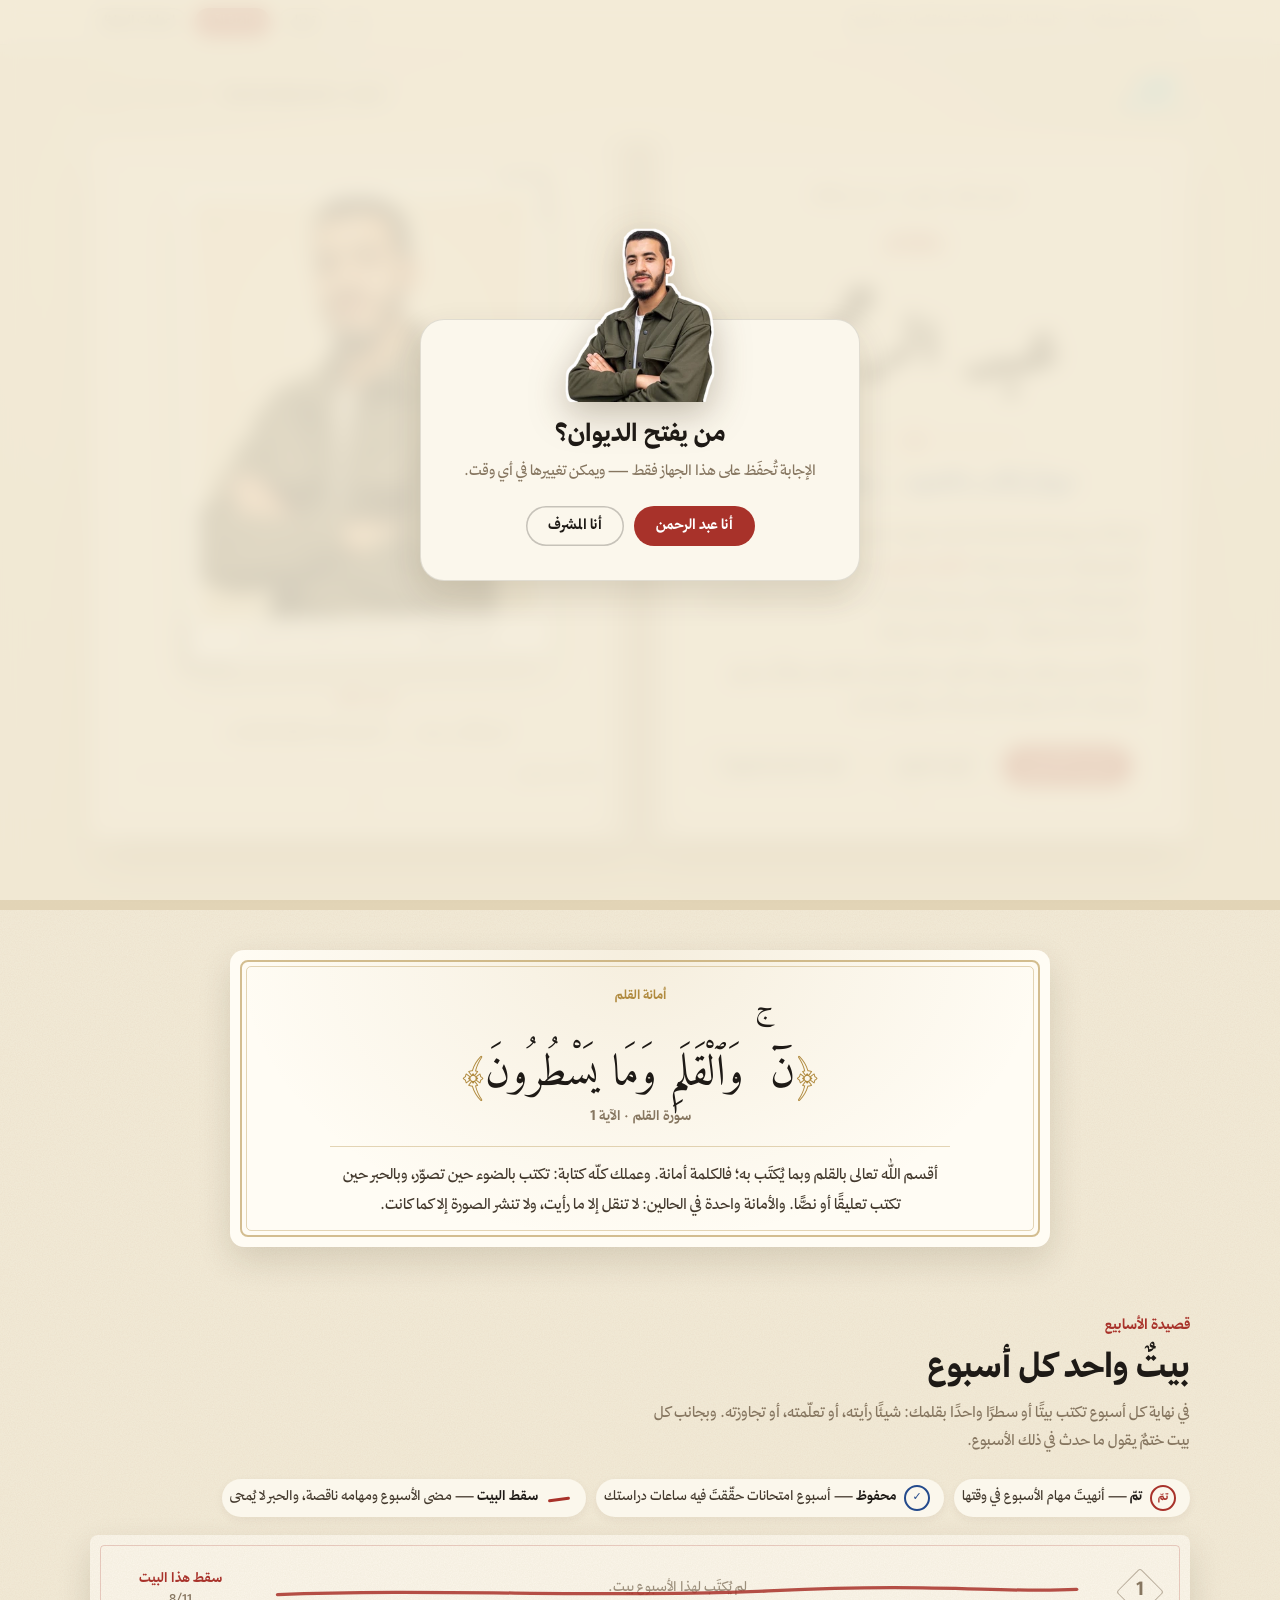
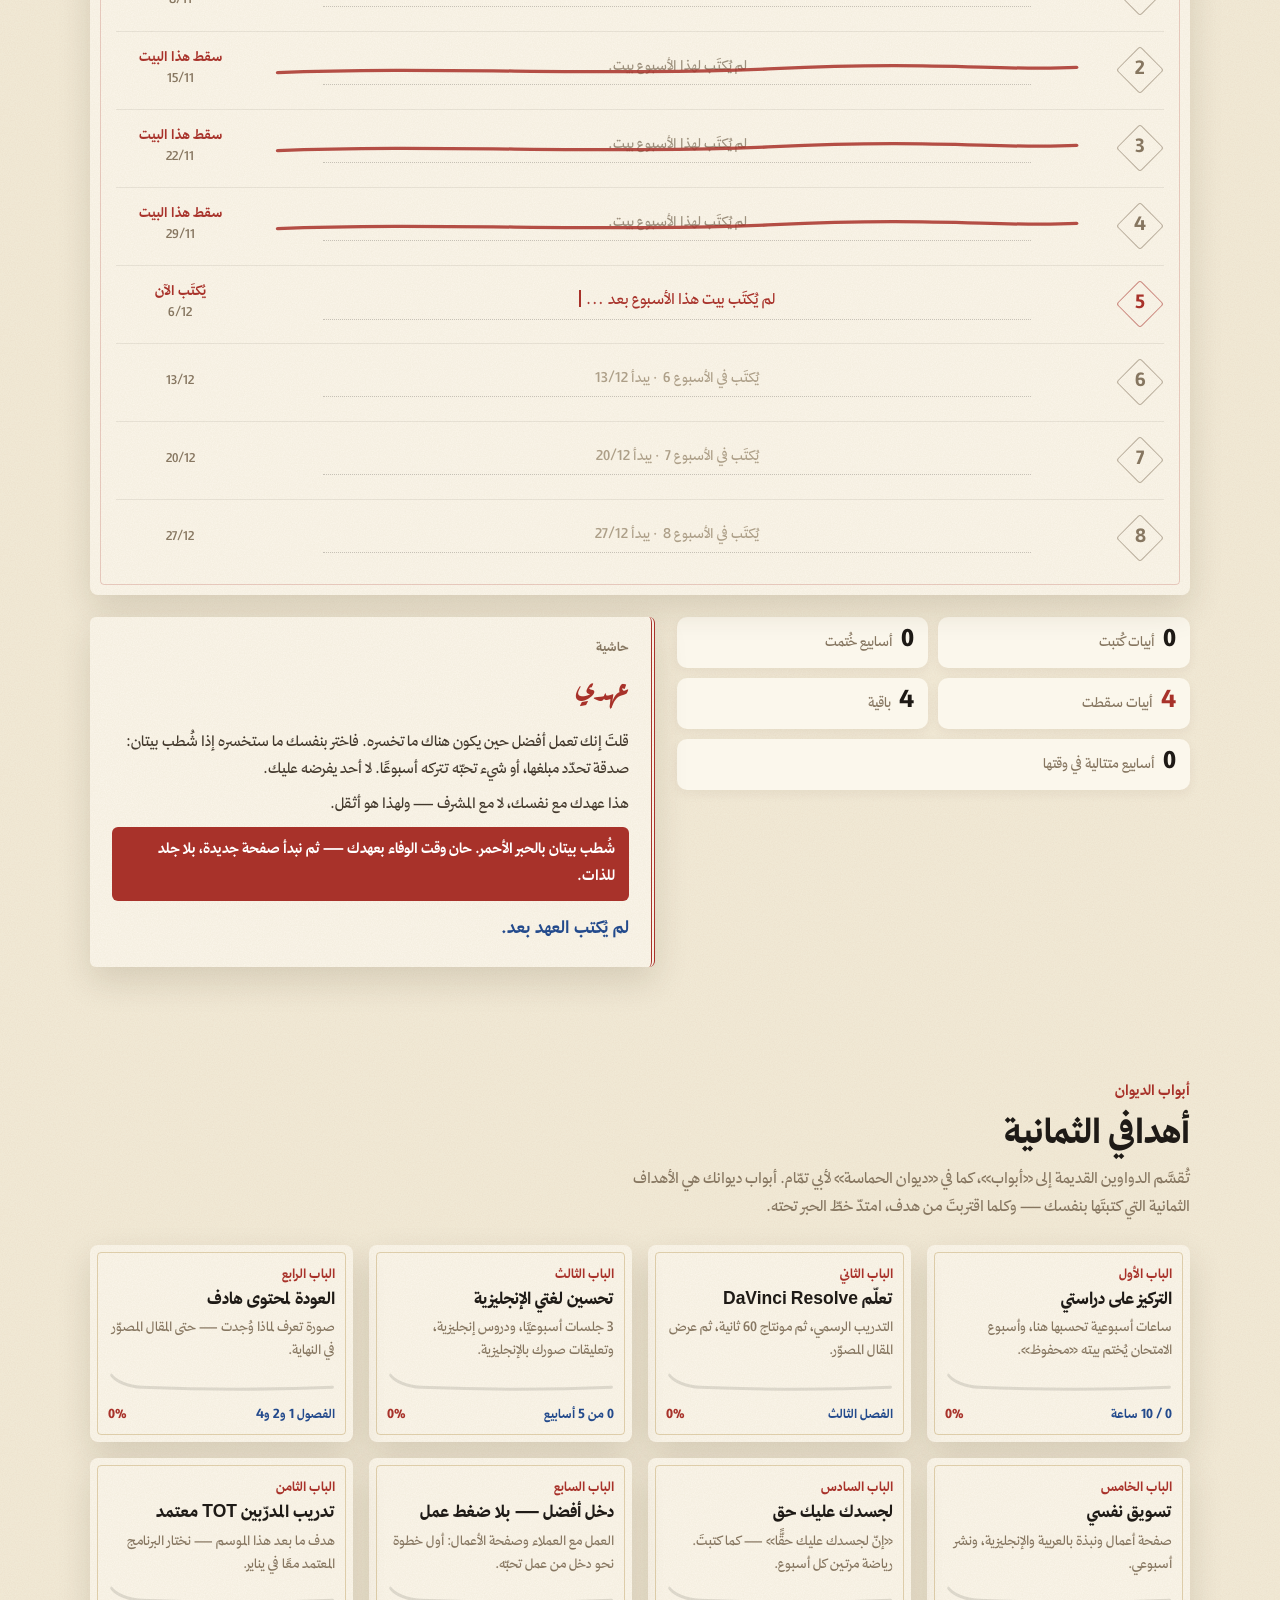
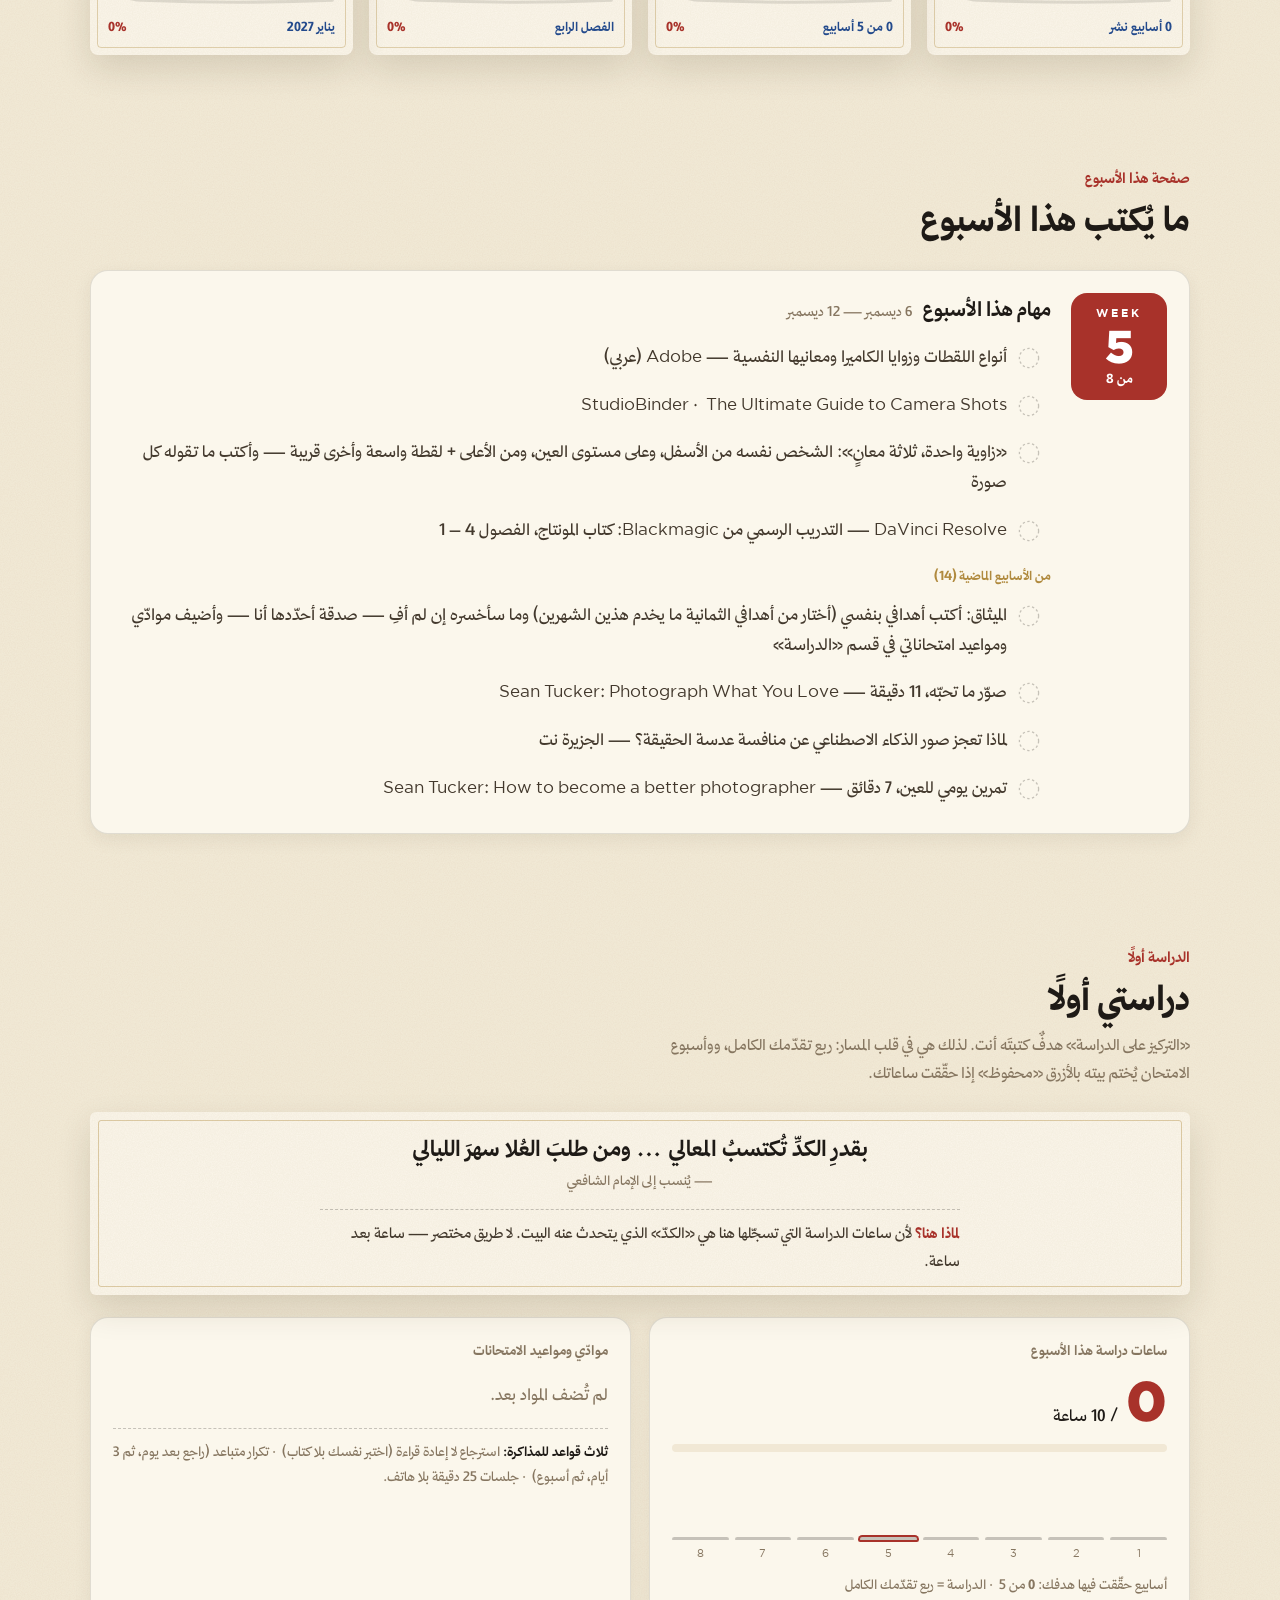
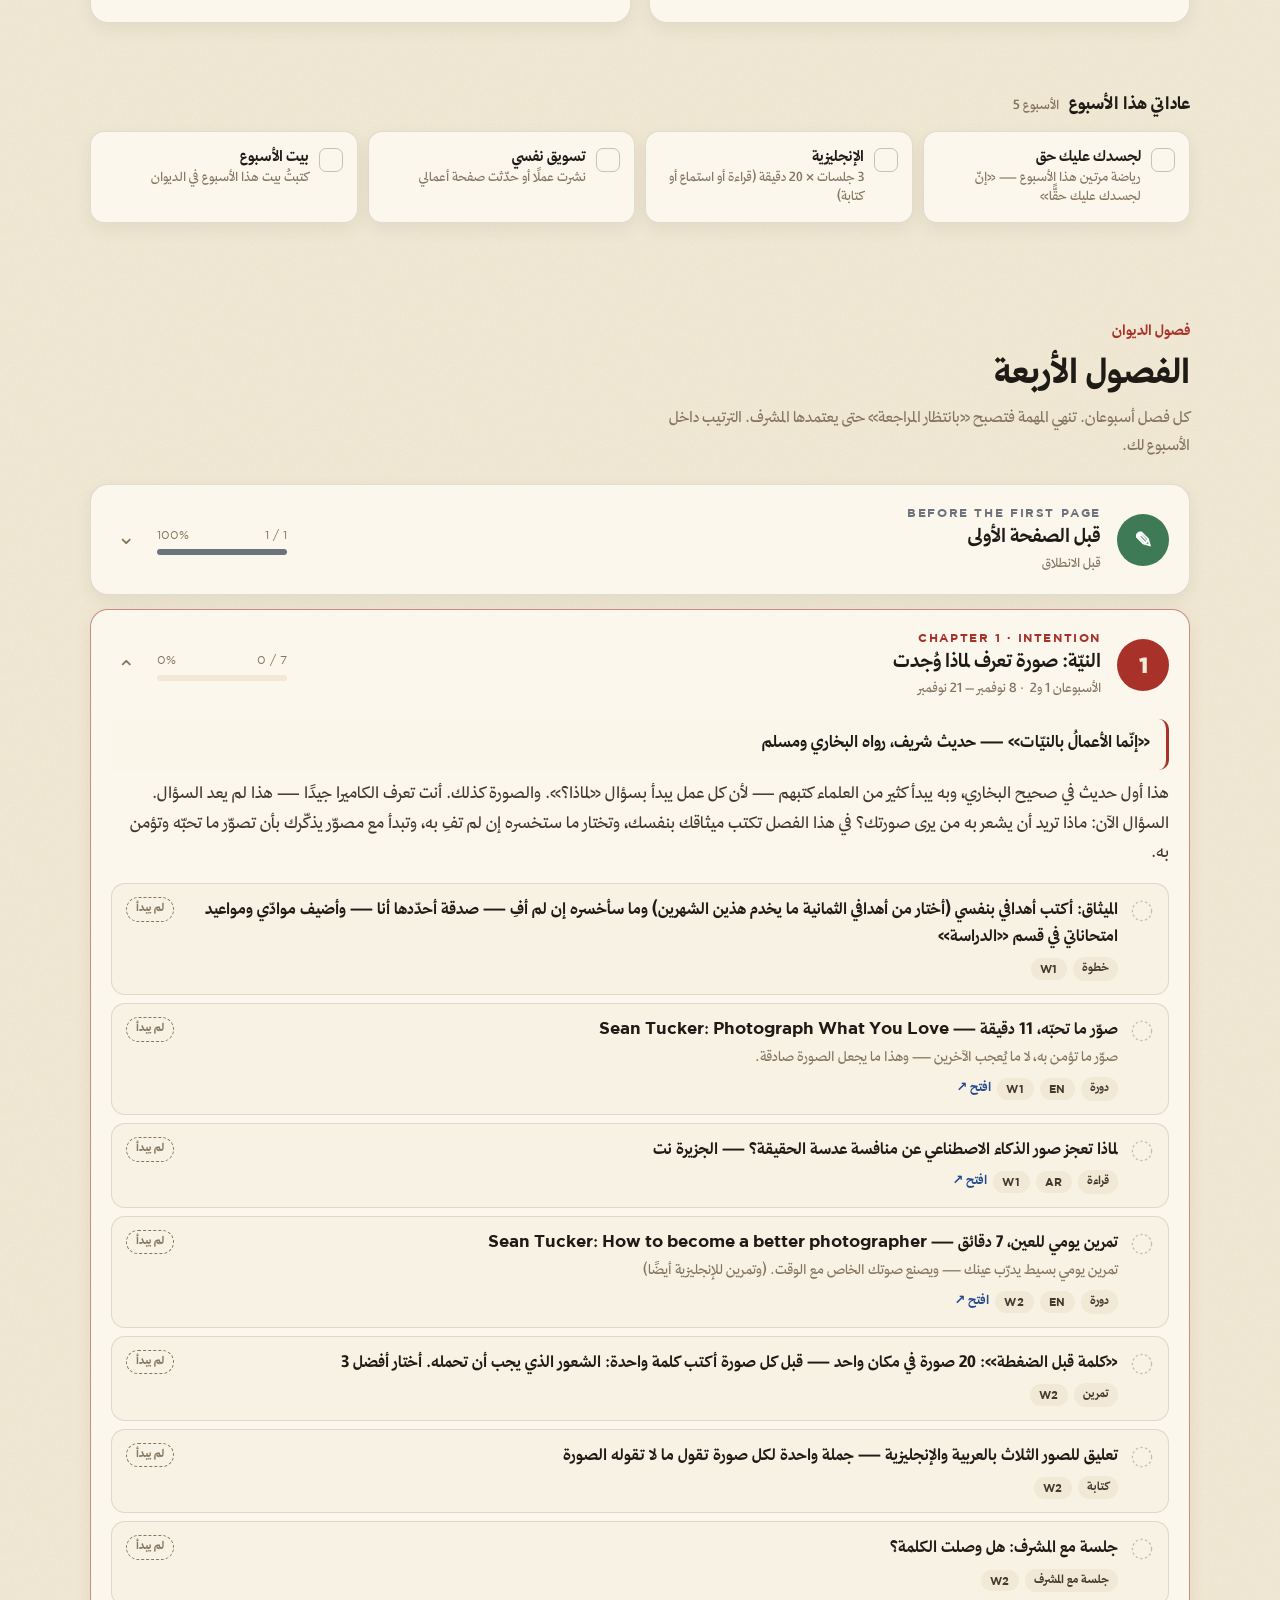
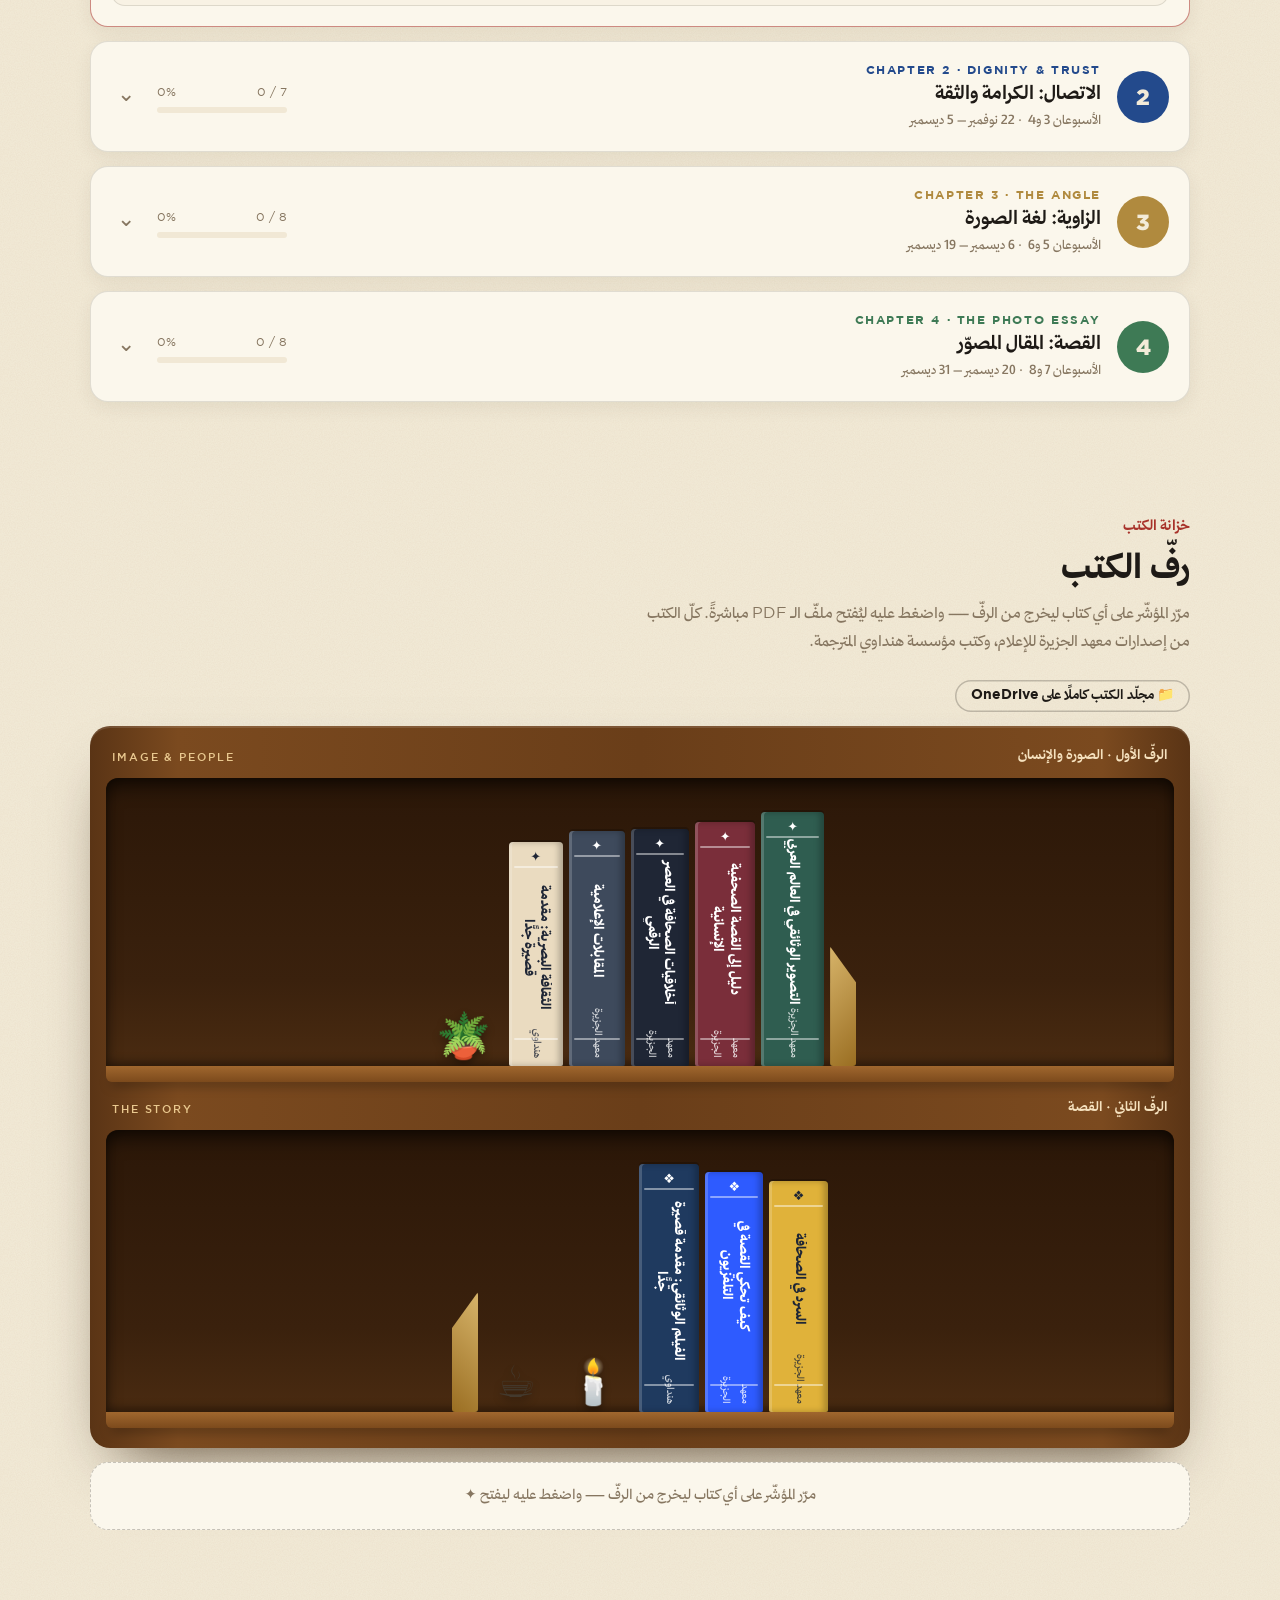
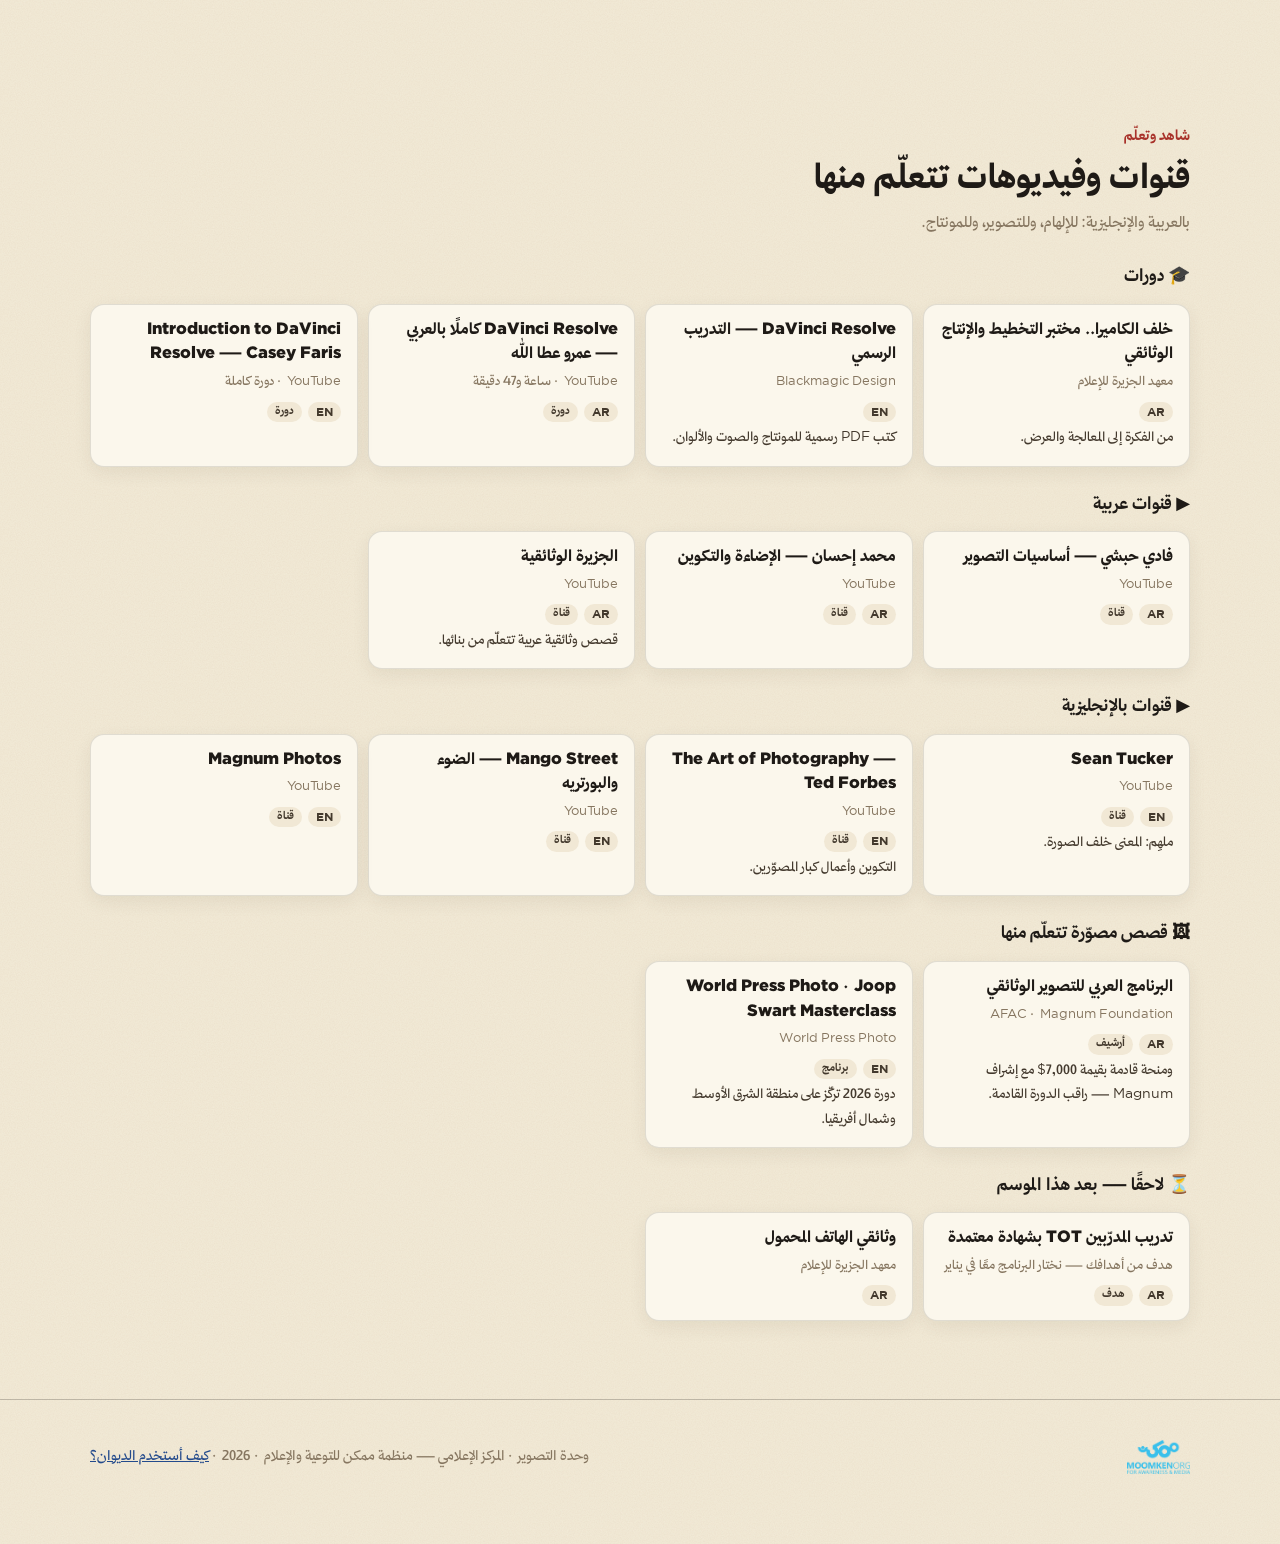
==== commit 240d4391: "Quran verse in its own section (Mushaf style), Dahab everywhere, clearer poem legend, new how-to gui" ====
--- a/index.html
+++ b/index.html
@@ -8,15 +8,15 @@
 <meta name="description" content="ديوان عبد الرحمن: مسار في التصوير الإنساني ولغة الزاوية والمقال المصوّر  — وحدة التصوير، المركز الإعلامي في منظمة ممكن. من 8 نوفمبر إلى 31 ديسمبر 2026.">
 <link rel="icon" href="assets/favicon.png">
 <link rel="preload" href="assets/fonts/aref-ruqaa-arabic-700-normal.woff2" as="font" type="font/woff2" crossorigin>
-<link rel="stylesheet" href="base.css?v=11">
-<link rel="stylesheet" href="app.css?v=11">
+<link rel="stylesheet" href="base.css?v=12">
+<link rel="stylesheet" href="app.css?v=12">
 </head>
 <body>
 
 <!-- ============ who opens the diwan ============ -->
 <div class="veil hidden" id="rolePicker">
   <div class="veil-card">
-    <img class="veil-st" src="assets/sticker-sm.webp?v=3" alt="عبد الرحمن" width="224" height="260">
+    <img class="veil-st" src="assets/sticker-sm.webp?v=4" alt="عبد الرحمن" width="224" height="260">
     <h2>من يفتح الديوان؟</h2>
     <p>الإجابة تُحفَظ على هذا الجهاز فقط — ويمكن تغييرها في أي وقت.</p>
     <div class="pick-row">
@@ -93,6 +93,7 @@
           <div class="hero-cta">
             <a class="btn btn-main" href="#diwan">قصيدة الأسابيع</a>
             <a class="btn btn-ghost" href="#goals">أبواب الديوان</a>
+            <a class="btn btn-ghost guide-link" href="guide.html">كيف أستخدم الديوان؟</a>
           </div>
         </div>
         <span class="folio">1</span>
@@ -100,7 +101,7 @@
       <div class="page page-l">
         <div class="pg-in">
           <figure class="plate" id="plate">
-            <div class="plate-ph"><img src="assets/portrait.webp?v=11" alt="عبد الرحمن — مصوّر وحدة التصوير" width="720" height="900"></div>
+            <div class="plate-ph"><img src="assets/portrait.webp?v=12" alt="عبد الرحمن — مصوّر وحدة التصوير" width="720" height="900"></div>
             <figcaption>صاحب الديوان · <span>عبد الرحمن، مصوّر وحدة التصوير</span></figcaption>
           </figure>
           <div class="latest" id="latest"></div>
@@ -112,15 +113,23 @@
 </header>
 
 <main>
+<!-- ============ the Quran — its own section, apart from the poem ============ -->
+<section class="sec sec-quran" id="amanah">
+  <div class="wrap">
+    <figure class="mushaf rv">
+      <div class="mushaf-k">أمانة القلم</div>
+      <blockquote class="ayah"><span class="br">﴿</span>نٓ ۚ وَٱلْقَلَمِ وَمَا يَسْطُرُونَ<span class="br">﴾</span></blockquote>
+      <figcaption class="ayah-ref">سورة القلم · الآية <bdi dir="ltr">1</bdi></figcaption>
+      <p class="mushaf-why">أقسم الله تعالى بالقلم وبما يُكتَب به؛ فالكلمة أمانة. وعملك كلّه كتابة: تكتب بالضوء حين تصوّر، وبالحبر حين تكتب تعليقًا أو نصًّا. والأمانة واحدة في الحالين: لا تنقل إلا ما رأيت، ولا تنشر الصورة إلا كما كانت.</p>
+    </figure>
+  </div>
+</section>
+
 <!-- ============ the poem of the weeks ============ -->
 <section class="sec sec-poem" id="diwan">
   <div class="wrap">
-    <div class="sec-head rv"><div><div class="sec-k">قصيدة الأسابيع</div><h2>ثمانية أسابيع… ثمانية أبيات</h2><p class="sec-sub">كل أسبوع بيتٌ في قصيدتك. أسبوعٌ أنهيتَ مهامه في وقته يُختم بالحبر الأحمر: «تمّ». أسبوع امتحانات حقّقت فيه ساعات دراستك يُختم بالأزرق: «محفوظ». أما أسبوعٌ مضى ومهامه ناقصة فيُشطب بيته بخطّ أحمر — والحبر لا يُمحى.</p></div></div>
-    <figure class="epi rv">
-      <blockquote>نٓ وَالْقَلَمِ وَمَا يَسْطُرُونَ</blockquote>
-      <figcaption>سورة القلم، الآية <bdi dir="ltr">1</bdi></figcaption>
-      <p class="why"><b>لماذا في أول الديوان؟</b> أقسم الله بالقلم وبما يُكتب به — فالكلمة أمانة. وأنت تكتب هنا بقلمين: قلم الحبر في أبيات هذا الديوان، وقلم الضوء في صورك. وكلاهما شهادة: لا تكتب إلا ما شعرت به، ولا تنشر صورة إلا كما كانت.</p>
-    </figure>
+    <div class="sec-head rv"><div><div class="sec-k">قصيدة الأسابيع</div><h2>بيتٌ واحد كل أسبوع</h2><p class="sec-sub">في نهاية كل أسبوع تكتب بيتًا أو سطرًا واحدًا بقلمك: شيئًا رأيته، أو تعلّمته، أو تجاوزته. وبجانب كل بيت ختمٌ يقول ما حدث في ذلك الأسبوع.</p></div></div>
+    <div class="legend rv"><span class="lg"><i class="ok">تمّ</i><span><b>تمّ</b> — أنهيتَ مهام الأسبوع في وقتها</span></span><span class="lg"><i class="ex">✓</i><span><b>محفوظ</b> — أسبوع امتحانات حقّقتَ فيه ساعات دراستك</span></span><span class="lg"><i class="ms"></i><span><b>سقط البيت</b> — مضى الأسبوع ومهامه ناقصة، والحبر لا يُمحى</span></span></div>
     <div class="poem rv" id="poem"></div>
     <div class="verse-form hidden" id="vForm"></div>
     <div class="poem-foot">
@@ -198,16 +207,16 @@
 <footer class="foot">
   <div class="wrap foot-in">
     <img src="assets/logo-cyan.png" alt="ممكن" width="102" height="34">
-    <span>وحدة التصوير · المركز الإعلامي — منظمة ممكن للتوعية والإعلام · 2026</span>
+    <span>وحدة التصوير · المركز الإعلامي — منظمة ممكن للتوعية والإعلام · 2026 · <a href="guide.html">كيف أستخدم الديوان؟</a></span>
   </div>
 </footer>
 
 <div id="toasts" aria-live="polite"></div>
 <canvas id="confetti" aria-hidden="true"></canvas>
 
-<script src="content.js?v=11"></script>
-<script src="theme.js?v=11"></script>
-<script src="shelf.js?v=4"></script>
-<script src="engine.js?v=11"></script>
+<script src="content.js?v=12"></script>
+<script src="theme.js?v=12"></script>
+<script src="shelf.js?v=5"></script>
+<script src="engine.js?v=12"></script>
 </body>
 </html>
--- a/app.css
+++ b/app.css
@@ -4,6 +4,7 @@
    ============================================================ */
 @font-face{font-family:'Amiri';src:url('assets/fonts/amiri-arabic-400-normal.woff2') format('woff2');font-weight:400;font-display:swap;unicode-range:U+0600-06FF,U+0750-077F,U+0870-088E,U+0890-0891,U+0897-08E1,U+08E3-08FF,U+200C-200E,U+2010-2011,U+204F,U+2E41,U+FB50-FDFF,U+FE70-FE74,U+FE76-FEFC}
 @font-face{font-family:'Amiri';src:url('assets/fonts/amiri-latin-400-normal.woff2') format('woff2');font-weight:400;font-display:swap;unicode-range:U+0000-00FF,U+0131,U+0152-0153,U+02BB-02BC,U+02C6,U+02DA,U+02DC,U+2000-206F,U+20AC,U+2122,U+2212,U+FEFF}
+@font-face{font-family:'Amiri Quran';src:url('assets/fonts/amiri-quran-arabic-400-normal.woff2') format('woff2');font-weight:400;font-display:swap}
 @font-face{font-family:'Aref Ruqaa';src:url('assets/fonts/aref-ruqaa-arabic-400-normal.woff2') format('woff2');font-weight:400;font-display:swap;unicode-range:U+0600-06FF,U+0750-077F,U+0870-088E,U+0890-0891,U+0897-08E1,U+08E3-08FF,U+200C-200E,U+2010-2011,U+204F,U+2E41,U+FB50-FDFF,U+FE70-FE74,U+FE76-FEFC}
 @font-face{font-family:'Amiri';src:url('assets/fonts/amiri-arabic-700-normal.woff2') format('woff2');font-weight:700;font-display:swap;unicode-range:U+0600-06FF,U+0750-077F,U+0870-088E,U+0890-0891,U+0897-08E1,U+08E3-08FF,U+200C-200E,U+2010-2011,U+204F,U+2E41,U+FB50-FDFF,U+FE70-FE74,U+FE76-FEFC}
 @font-face{font-family:'Amiri';src:url('assets/fonts/amiri-latin-700-normal.woff2') format('woff2');font-weight:700;font-display:swap;unicode-range:U+0000-00FF,U+0131,U+0152-0153,U+02BB-02BC,U+02C6,U+02DA,U+02DC,U+2000-206F,U+20AC,U+2122,U+2212,U+FEFF}
@@ -17,13 +18,13 @@
   --grain:url("data:image/svg+xml,%3Csvg xmlns='http://www.w3.org/2000/svg' width='220' height='220'%3E%3Cfilter id='n'%3E%3CfeTurbulence type='fractalNoise' baseFrequency='.85' numOctaves='3' stitchTiles='stitch'/%3E%3CfeColorMatrix values='0 0 0 0 .35 0 0 0 0 .25 0 0 0 0 .12 0 0 0 .09 0'/%3E%3C/filter%3E%3Crect width='100%25' height='100%25' filter='url(%23n)'/%3E%3C/svg%3E");
 }
 body{background:var(--bg) var(--grain)}
-.sec h2,.name-h,.pg-sub{font-family:'Amiri','Dahab',serif}
+.sec h2,.name-h,.pg-sub{font-family:'Dahab',sans-serif}
 .sec h2{font-weight:700;font-size:clamp(28px,3.4vw,40px)}
-.sec-k{color:var(--accent);font-family:'Aref Ruqaa','Dahab',serif;font-size:22px;letter-spacing:0;text-transform:none;font-weight:700}
+.sec-k{color:var(--accent);font-family:'Dahab',sans-serif;font-size:22px;letter-spacing:0;text-transform:none;font-weight:700}
 .subj-add input{color-scheme:light}
 .veil-card{padding-top:26px;overflow:visible}
 .veil-card img.veil-st{width:150px;height:auto;margin:-118px auto 14px;display:block;border-radius:0;background:none;filter:drop-shadow(0 12px 18px rgba(60,40,15,.28))}
-.veil-card h2{font-family:'Amiri','Dahab',serif;font-size:30px;line-height:1.5;margin-top:4px}
+.veil-card h2{font-family:'Dahab',sans-serif;font-size:30px;line-height:1.5;margin-top:4px}
 .syncbar{background:rgba(243,235,216,.9)}
 .sr{position:absolute;width:1px;height:1px;overflow:hidden;clip:rect(0 0 0 0);white-space:nowrap}
 
@@ -41,7 +42,7 @@
 .page-l{border-radius:14px 4px 4px 14px;background-image:linear-gradient(270deg,rgba(80,55,20,.2),rgba(80,55,20,0) 8%),var(--grain)}
 .page::after{content:'';position:absolute;inset:16px;border:1px solid rgba(168,50,42,.28);outline:1px solid rgba(168,50,42,.14);outline-offset:4px;pointer-events:none;border-radius:2px}
 .pg-in{position:relative;z-index:1;height:100%;display:flex;flex-direction:column}
-.folio{position:absolute;bottom:22px;left:50%;transform:translateX(-50%);font-family:'Amiri',serif;font-size:14px;color:var(--muted)}
+.folio{position:absolute;bottom:22px;left:50%;transform:translateX(-50%);font-family:'Dahab',sans-serif;font-size:14px;color:var(--muted)}
 
 .pg-k{font-size:14px;color:var(--muted);font-weight:700;text-align:center}
 .name-h{margin:4px 0 0;line-height:1}
@@ -70,13 +71,13 @@
 .plate::after{bottom:-6px;left:-6px;border-bottom-width:3px;border-left-width:3px}
 .plate-ph{position:relative;aspect-ratio:4/5;overflow:hidden;background:radial-gradient(circle at 50% 35%,#FBF4E4 0%,#EFE2C6 60%,#E2CFA8 100%)}
 .plate-ph img{position:absolute;inset:0;width:100%;height:100%;object-fit:cover;object-position:50% 20%;mix-blend-mode:multiply}
-.plate figcaption{font-family:'Amiri',serif;font-size:15px;color:var(--ink);text-align:center;margin-top:8px}
+.plate figcaption{font-family:'Dahab',sans-serif;font-size:15px;color:var(--ink);text-align:center;margin-top:8px}
 .plate figcaption span{color:var(--muted)}
 .page-l .plate{opacity:0;transform:rotate(-1.2deg) translateY(14px);transition:opacity 1s .2s var(--ease),transform 1s .2s var(--ease)}
 .diwan.open .page-l .plate{opacity:1;transform:rotate(-1.2deg)}
 .latest{margin-top:auto;padding-top:22px;text-align:center}
-.lt-k{font-family:'Aref Ruqaa','Dahab',serif;color:var(--accent);font-size:19px}
-.lt-v{font-family:'Amiri',serif;font-size:clamp(20px,2vw,24px);line-height:1.7;color:var(--ink);margin:4px 0 12px}
+.lt-k{font-family:'Dahab',sans-serif;color:var(--accent);font-size:19px}
+.lt-v{font-family:'Dahab',sans-serif;font-size:clamp(20px,2vw,24px);line-height:1.7;color:var(--ink);margin:4px 0 12px}
 .lt-v .sep{color:var(--accent);margin:0 12px;font-size:.7em}
 .lt-v.empty{color:var(--muted)}
 .lt-bar{display:grid;grid-template-columns:auto 1fr;gap:10px;align-items:center;font-size:13.5px;color:var(--muted);font-weight:700}
@@ -87,7 +88,7 @@
 /* ---------- epigraph ---------- */
 .epi{margin:0 auto 26px;max-width:760px;text-align:center;padding:26px 24px 18px;position:relative;background:var(--paper) var(--grain);border-radius:6px;box-shadow:var(--shadow)}
 .epi::before{content:'';position:absolute;inset:10px;border:1px solid rgba(176,138,62,.5);pointer-events:none;border-radius:3px}
-.epi blockquote{margin:0;font-family:'Amiri',serif;font-weight:700;font-size:clamp(30px,3.6vw,42px);color:var(--ink);line-height:1.6}
+.epi blockquote{margin:0;font-family:'Dahab',sans-serif;font-weight:700;font-size:clamp(30px,3.6vw,42px);color:var(--ink);line-height:1.6}
 .epi figcaption{font-size:14px;color:var(--muted);margin-top:2px}
 .why{margin:14px auto 4px;padding-top:12px;border-top:1px dashed var(--line2);font-size:15px;color:var(--body);line-height:1.85;max-width:640px;text-align:start}
 .why b{color:var(--accent)}
@@ -97,20 +98,20 @@
 .poem::before{content:'';position:absolute;inset:10px;border:1px solid rgba(168,50,42,.22);pointer-events:none;border-radius:4px}
 .vr{position:relative;display:grid;grid-template-columns:46px 1fr 120px;gap:16px;align-items:center;padding:16px 4px;min-height:78px}
 .vr+.vr{border-top:1px solid rgba(30,26,22,.08)}
-.vn{width:40px;height:40px;display:grid;place-items:center;font-family:'Amiri',serif;font-weight:700;font-size:19px;color:var(--muted);position:relative}
+.vn{width:40px;height:40px;display:grid;place-items:center;font-family:'Dahab',sans-serif;font-weight:700;font-size:19px;color:var(--muted);position:relative}
 .vn::before{content:'';position:absolute;inset:3px;border:1.5px solid currentColor;transform:rotate(45deg);border-radius:3px;opacity:.55}
 .vr.now .vn{color:var(--accent)}
 .vr.ok .vn,.vr.exam .vn{color:var(--ink)}
 .vb{position:relative;display:grid;grid-template-columns:1fr auto 1fr;align-items:center;gap:14px;min-width:0}
-.h{font-family:'Amiri',serif;font-size:clamp(19px,1.9vw,24px);line-height:1.6;color:var(--ink);text-align:center}
+.h{font-family:'Dahab',sans-serif;font-size:clamp(19px,1.9vw,24px);line-height:1.6;color:var(--ink);text-align:center}
 .hs{grid-column:1 / -1}
 .sep{color:var(--accent);font-size:13px}
-.ph{grid-column:1 / -1;text-align:center;color:#ad9f88;font-size:15px;font-family:'Amiri',serif;border-bottom:1px dotted rgba(30,26,22,.22);padding-bottom:4px;margin:0 8%}
+.ph{grid-column:1 / -1;text-align:center;color:#ad9f88;font-size:15px;font-family:'Dahab',sans-serif;border-bottom:1px dotted rgba(30,26,22,.22);padding-bottom:4px;margin:0 8%}
 .ph.now{color:var(--accent);font-size:18px}
 .caret{display:inline-block;width:2px;height:1.1em;background:var(--accent);vertical-align:-.2em;margin-inline-start:4px;animation:caret 1s steps(2) infinite}
 @keyframes caret{50%{opacity:0}}
 .vm{display:flex;flex-direction:column;align-items:center;gap:2px;text-align:center}
-.vl{font-family:'Aref Ruqaa','Dahab',serif;font-size:18px;color:var(--muted);line-height:1.3}
+.vl{font-family:'Dahab',sans-serif;font-size:18px;color:var(--muted);line-height:1.3}
 .vr.now .vl{color:var(--accent)}
 .vr.late .vl{color:var(--warn)}
 .vr.missed .vl{color:var(--accent)}
@@ -121,7 +122,7 @@
 .rv.in .strike path{transition:stroke-dashoffset 1s .3s cubic-bezier(.6,.1,.3,1);stroke-dashoffset:0}
 .seal{width:64px;height:64px;overflow:visible;transform:rotate(-12deg) scale(1.6);opacity:0;transition:transform .45s cubic-bezier(.3,1.5,.5,1),opacity .3s}
 .seal circle{stroke:var(--accent)}
-.seal text{font-family:'Aref Ruqaa','Dahab',serif;font-size:28px;font-weight:700;fill:var(--accent)}
+.seal text{font-family:'Dahab',sans-serif;font-size:28px;font-weight:700;fill:var(--accent)}
 .vr.exam .seal circle{stroke:var(--accent2)}.vr.exam .seal text{fill:var(--accent2);font-size:22px}
 .rv.in .seal{opacity:.88;transform:rotate(-12deg) scale(1)}
 .vr:nth-child(2) .seal{transition-delay:.1s}.vr:nth-child(3) .seal{transition-delay:.2s}.vr:nth-child(4) .seal{transition-delay:.3s}.vr:nth-child(5) .seal{transition-delay:.4s}
@@ -135,10 +136,10 @@
 /* the form for this week's verse */
 .verse-form{margin-top:16px;background:var(--surface);border-radius:10px;box-shadow:var(--shadow);padding:18px 20px;border-inline-start:4px solid var(--accent)}
 .vf-h{display:flex;flex-wrap:wrap;gap:4px 14px;align-items:baseline;margin-bottom:10px}
-.vf-k{font-family:'Aref Ruqaa','Dahab',serif;font-size:22px;color:var(--accent)}
+.vf-k{font-family:'Dahab',sans-serif;font-size:22px;color:var(--accent)}
 .vf-hint{font-size:14px;color:var(--muted)}
 .vf-row{display:grid;grid-template-columns:1fr auto 1fr;gap:12px;align-items:center}
-.vf-row input{width:100%;background:var(--paper);border:0;border-bottom:1.5px solid var(--line2);border-radius:6px 6px 0 0;padding:10px 12px;font-family:'Amiri',serif;font-size:20px;color:var(--ink);text-align:center}
+.vf-row input{width:100%;background:var(--paper);border:0;border-bottom:1.5px solid var(--line2);border-radius:6px 6px 0 0;padding:10px 12px;font-family:'Dahab',sans-serif;font-size:20px;color:var(--ink);text-align:center}
 .vf-row input:focus{outline:none;border-bottom-color:var(--accent);background:#fff}
 .vf-foot{display:flex;flex-wrap:wrap;gap:10px 16px;align-items:center;margin-top:14px}
 .vf-note{font-size:13.5px;color:var(--muted)}
@@ -146,7 +147,7 @@
 .poem-foot{display:grid;grid-template-columns:1fr 1.1fr;gap:22px;margin-top:22px;align-items:start}
 .poem-stats{display:grid;grid-template-columns:repeat(2,1fr);gap:10px}
 .ps{background:var(--surface);border-radius:10px;padding:12px 14px;font-size:14px;color:var(--muted);box-shadow:0 4px 12px rgba(60,40,15,.06);display:flex;align-items:baseline;gap:8px}
-.ps b{font-family:'Amiri',serif;font-size:28px;color:var(--ink);line-height:1}
+.ps b{font-family:'Dahab',sans-serif;font-size:28px;color:var(--ink);line-height:1}
 .ps.burn b{color:var(--accent)}
 .ps:nth-child(5){grid-column:1 / -1}
 .ps-note{grid-column:1 / -1;margin:0;font-size:13.5px;color:var(--muted)}
@@ -156,8 +157,8 @@
 .pl-k{font-size:13px;color:var(--muted);font-weight:700}
 .pledge h3{margin:0;font-family:'Aref Ruqaa','Dahab',serif;font-size:30px;color:var(--accent)}
 .pledge p{margin:0;font-size:15px;color:var(--body);line-height:1.8}
-.pledge textarea{width:100%;display:block;background:#fff;border:1.5px dashed var(--line2);color:var(--accent2);border-radius:6px;padding:10px 12px;font-family:'Amiri',serif;font-size:19px;min-height:80px;resize:vertical}
-.pledge .pl-show{font-family:'Amiri',serif;font-size:22px;color:var(--accent2);padding:4px 0}
+.pledge textarea{width:100%;display:block;background:#fff;border:1.5px dashed var(--line2);color:var(--accent2);border-radius:6px;padding:10px 12px;font-family:'Dahab',sans-serif;font-size:19px;min-height:80px;resize:vertical}
+.pledge .pl-show{font-family:'Dahab',sans-serif;font-size:22px;color:var(--accent2);padding:4px 0}
 .pl-alert{background:var(--accent);color:#fff;border-radius:6px;padding:10px 14px;font-size:15px;font-weight:700}
 .pl-row{display:flex;gap:10px;align-items:center;flex-wrap:wrap}
 
@@ -166,8 +167,8 @@
 .bab{position:relative;background:var(--paper) var(--grain);border-radius:8px;padding:18px 18px 14px;box-shadow:var(--shadow);text-decoration:none;color:var(--body);display:flex;flex-direction:column;transition:transform .25s var(--ease),box-shadow .25s}
 .bab::before{content:'';position:absolute;inset:7px;border:1px solid rgba(176,138,62,.35);border-radius:4px;pointer-events:none}
 .bab:hover{transform:translateY(-4px);box-shadow:0 22px 40px rgba(60,40,15,.18)}
-.bab-k{font-family:'Aref Ruqaa','Dahab',serif;color:var(--accent);font-size:19px}
-.bab h4{margin:2px 0 6px;font-family:'Amiri',serif;font-size:21px;color:var(--ink);line-height:1.35}
+.bab-k{font-family:'Dahab',sans-serif;color:var(--accent);font-size:19px}
+.bab h4{margin:2px 0 6px;font-family:'Dahab',sans-serif;font-size:21px;color:var(--ink);line-height:1.35}
 .bab p{margin:0 0 8px;font-size:13.5px;color:var(--muted);line-height:1.7}
 .kash{display:block;width:100%;height:26px;margin-top:auto;overflow:visible}
 .kash path{fill:none;stroke-linecap:round}
@@ -180,7 +181,7 @@
 /* ---------- notes (studies) ---------- */
 .note{margin:0 0 22px;position:relative;background:var(--paper) var(--grain);border-radius:6px;padding:20px 22px 14px;box-shadow:var(--shadow);text-align:center}
 .note::before{content:'';position:absolute;inset:8px;border:1px solid rgba(176,138,62,.4);pointer-events:none;border-radius:3px}
-.note blockquote{margin:0;font-family:'Amiri',serif;font-weight:700;font-size:clamp(22px,2.4vw,28px);line-height:1.7;color:var(--ink)}
+.note blockquote{margin:0;font-family:'Dahab',sans-serif;font-weight:700;font-size:clamp(22px,2.4vw,28px);line-height:1.7;color:var(--ink)}
 .note figcaption{font-size:13.5px;color:var(--muted)}
 .note .why{text-align:start}
 
@@ -189,7 +190,7 @@
 #weekCard .wk-cal{background:var(--accent)}
 .card,.st-card,.ch,.ck,.rs,.ai-rules li,.ai-yes,.mgr{box-shadow:0 6px 18px rgba(60,40,15,.07)}
 .task{background:var(--bg2)}
-.ch-quote{background:var(--paper);font-family:'Amiri','Dahab',serif;font-size:21px;color:var(--ink);font-weight:700}
+.ch-quote{background:var(--paper);font-family:'Dahab',sans-serif;font-size:21px;color:var(--ink);font-weight:700}
 .toast{background:#1E1A16;color:#fff}
 .cele{background:rgba(243,235,216,.8)}
 .foot{border-color:var(--line2)}
@@ -280,3 +281,44 @@
 @media (prefers-reduced-motion:reduce){ .page{opacity:1;transform:none;transition:none} }
 .name-h .nm-pre{display:block;text-align:center;font-family:'Aref Ruqaa','Dahab',serif;font-size:34px;color:var(--accent);line-height:1;margin:14px 0 -8px;opacity:0;transition:opacity .8s .1s}
 .diwan.ink .nm-pre{opacity:1}
+
+/* ---------- one family everywhere: Dahab (Ruqaa only for «ديوان», his name, «عهدي») ---------- */
+.sec h2{font-weight:800;font-size:clamp(26px,3vw,36px);line-height:1.4}
+.sec-k{font-size:15px;font-weight:700;letter-spacing:0}
+.pg-sub{font-weight:700;font-size:clamp(19px,2vw,24px)}
+.h{font-size:clamp(17px,1.6vw,20px);font-weight:500;line-height:1.8}
+.ph{font-size:14px}.ph.now{font-size:15.5px}
+.vl{font-size:14px;font-weight:700}
+.seal text{font-size:20px;font-weight:800}.vr.exam .seal text{font-size:17px}
+.vf-k{font-size:17px;font-weight:800}
+.vf-row input{font-size:17px}
+.ps b{font-size:24px;font-weight:800}
+.bab-k{font-size:13.5px;font-weight:700}
+.bab h4{font-size:17.5px;font-weight:800}
+.lt-k{font-size:14px;font-weight:700}
+.lt-v{font-size:clamp(17px,1.7vw,20px);font-weight:500}
+.note blockquote{font-size:clamp(19px,2vw,23px);font-weight:700}
+.ch-quote{font-size:17px}
+.pledge .pl-show{font-size:18px;font-weight:600}
+.pledge textarea{font-family:'Dahab',sans-serif;font-size:16px}
+.veil-card h2{font-weight:800;font-size:26px}
+.plate figcaption{font-size:13.5px}
+/* ---------- the Quran, set apart: its own section, its own type ---------- */
+.sec-quran{padding:40px 0 10px}
+.mushaf{position:relative;max-width:820px;margin:0 auto;text-align:center;padding:34px 30px 26px;border-radius:14px;
+  background:radial-gradient(ellipse at 50% 0%,rgba(176,138,62,.12),transparent 70%),#FFFCF4;box-shadow:var(--shadow)}
+.mushaf::before{content:'';position:absolute;inset:10px;border:2px solid rgba(176,138,62,.55);border-radius:8px;pointer-events:none}
+.mushaf::after{content:'';position:absolute;inset:16px;border:1px solid rgba(176,138,62,.35);border-radius:5px;pointer-events:none}
+.mushaf-k{font-size:13.5px;font-weight:700;color:var(--gold);margin-bottom:6px}
+.ayah{margin:0;font-family:'Amiri Quran','Dahab',serif;font-size:clamp(30px,4vw,44px);line-height:2;color:#1E1A16}
+.ayah .br{color:var(--gold);font-size:.9em}
+.ayah-ref{font-size:14px;color:var(--muted);font-weight:700;margin-top:2px}
+.mushaf-why{max-width:620px;margin:16px auto 0;padding-top:14px;border-top:1px solid rgba(176,138,62,.35);font-size:15.5px;line-height:1.95;color:var(--body);text-align:center}
+/* poem legend */
+.legend{display:flex;flex-wrap:wrap;gap:10px;margin:0 0 18px}
+.lg{display:flex;align-items:center;gap:8px;background:var(--surface);border-radius:999px;padding:6px 14px 6px 8px;font-size:14px;color:var(--body);box-shadow:0 3px 10px rgba(60,40,15,.06)}
+.lg i{width:26px;height:26px;border-radius:50%;display:grid;place-items:center;font-style:normal;font-size:11px;font-weight:800;border:2px solid currentColor}
+.lg .ok{color:var(--accent)}.lg .ex{color:var(--accent2)}.lg .ms{color:var(--accent);border:0;position:relative}
+.lg .ms::after{content:'';position:absolute;left:2px;right:2px;top:50%;height:3px;background:var(--accent);border-radius:3px;transform:rotate(-8deg)}
+.lg b{color:var(--ink)}
+.guide-link{display:inline-flex}
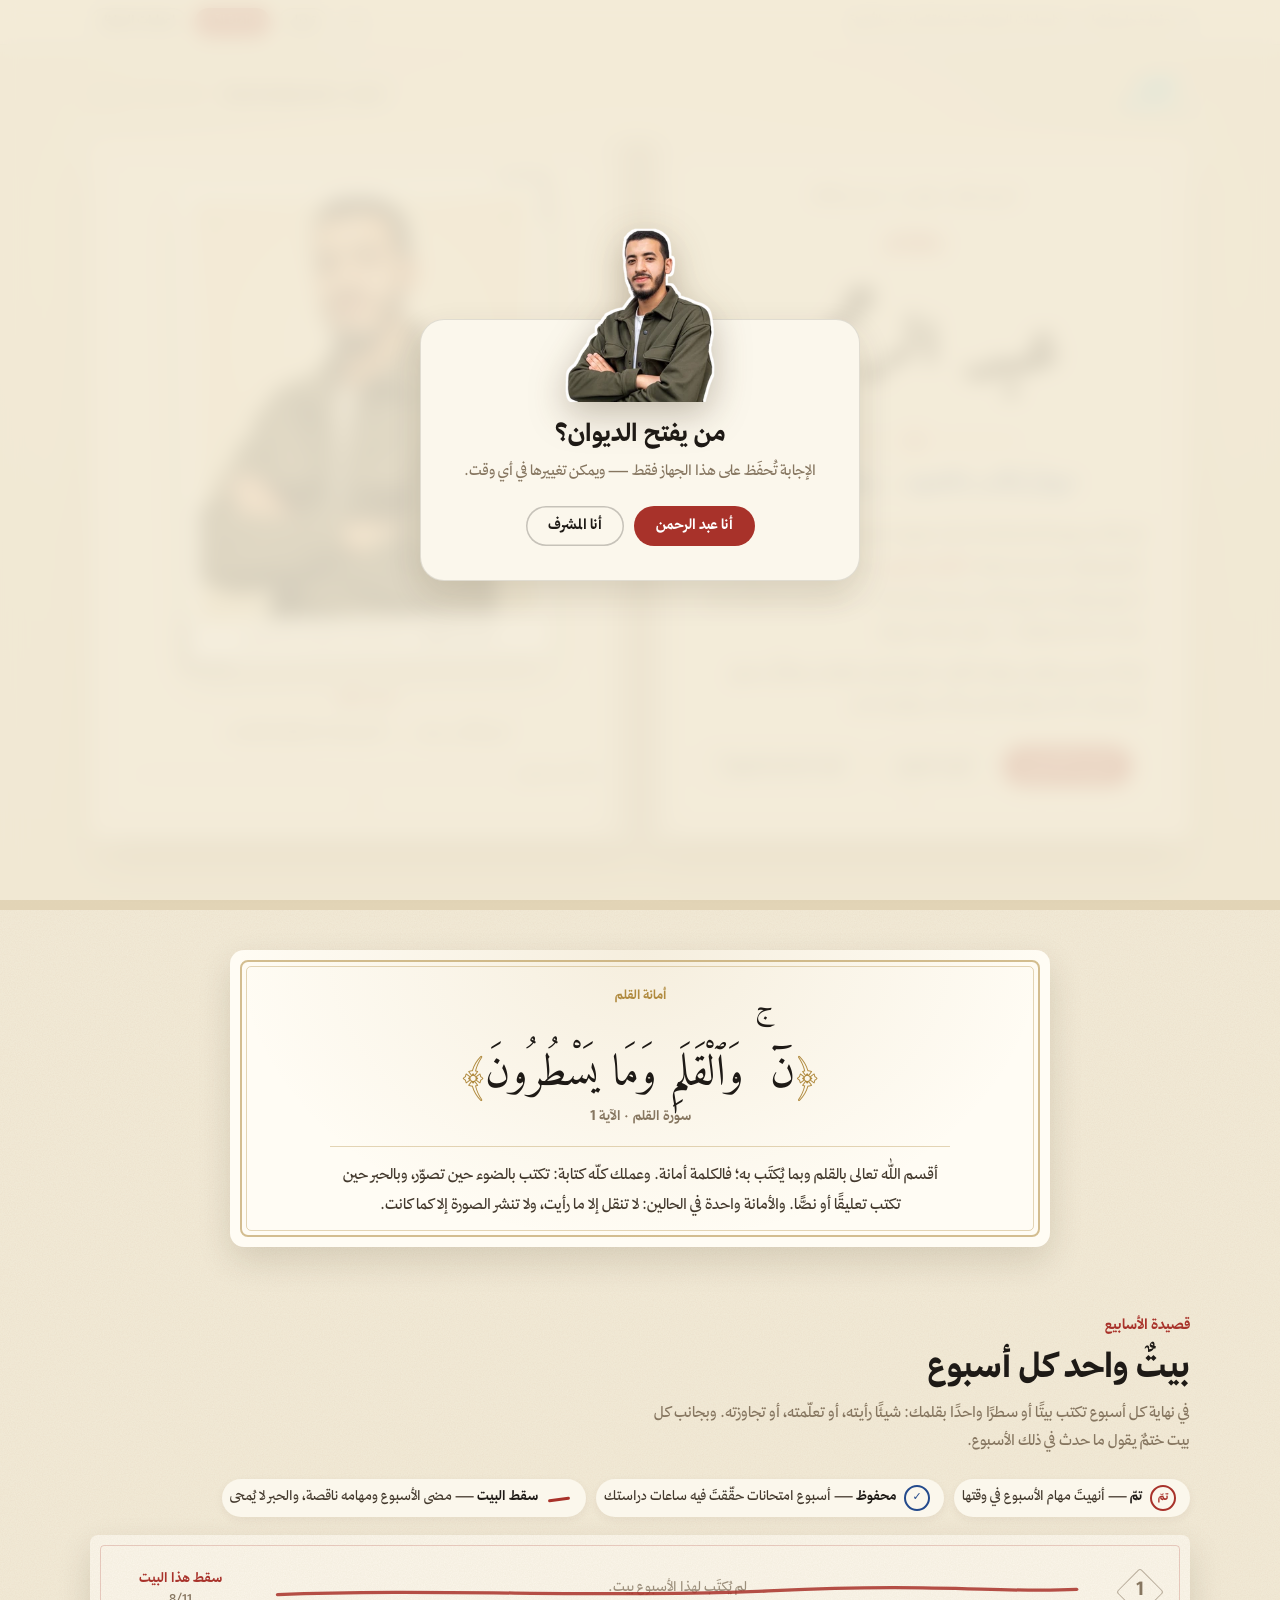
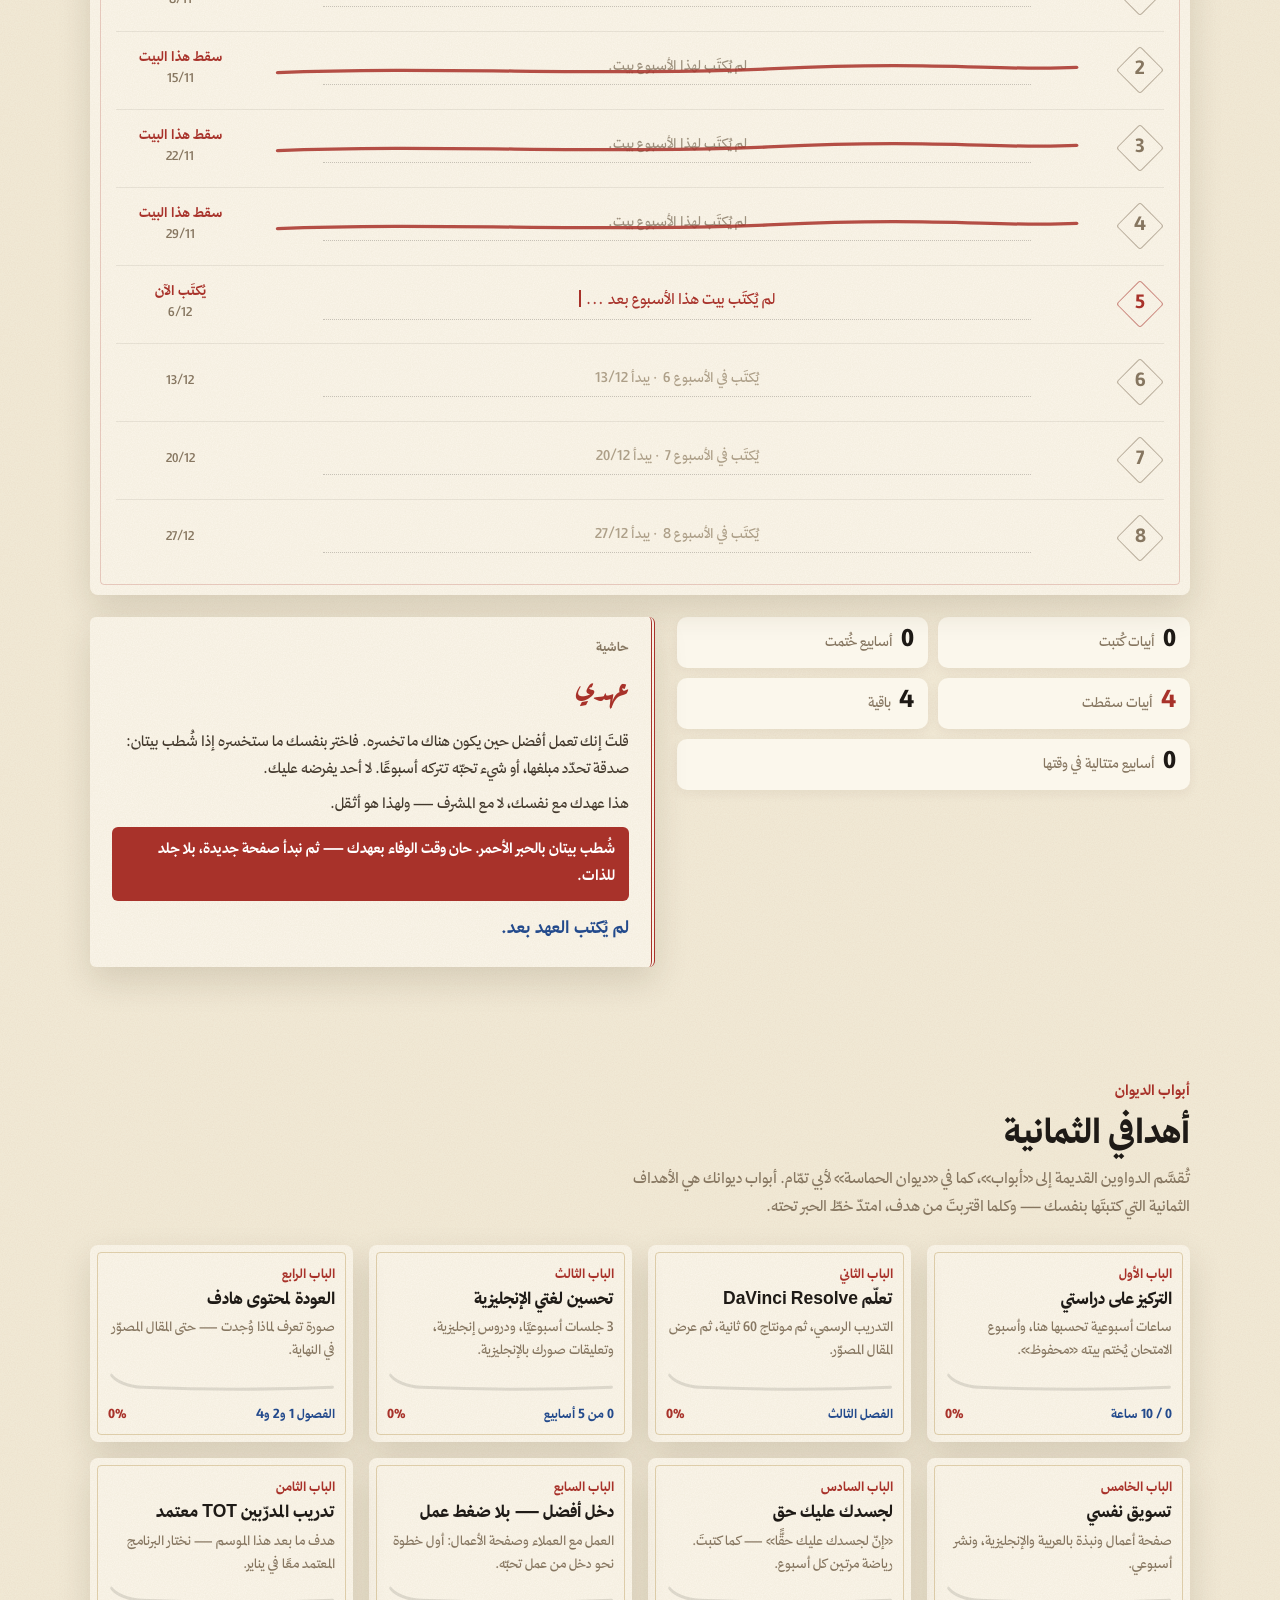
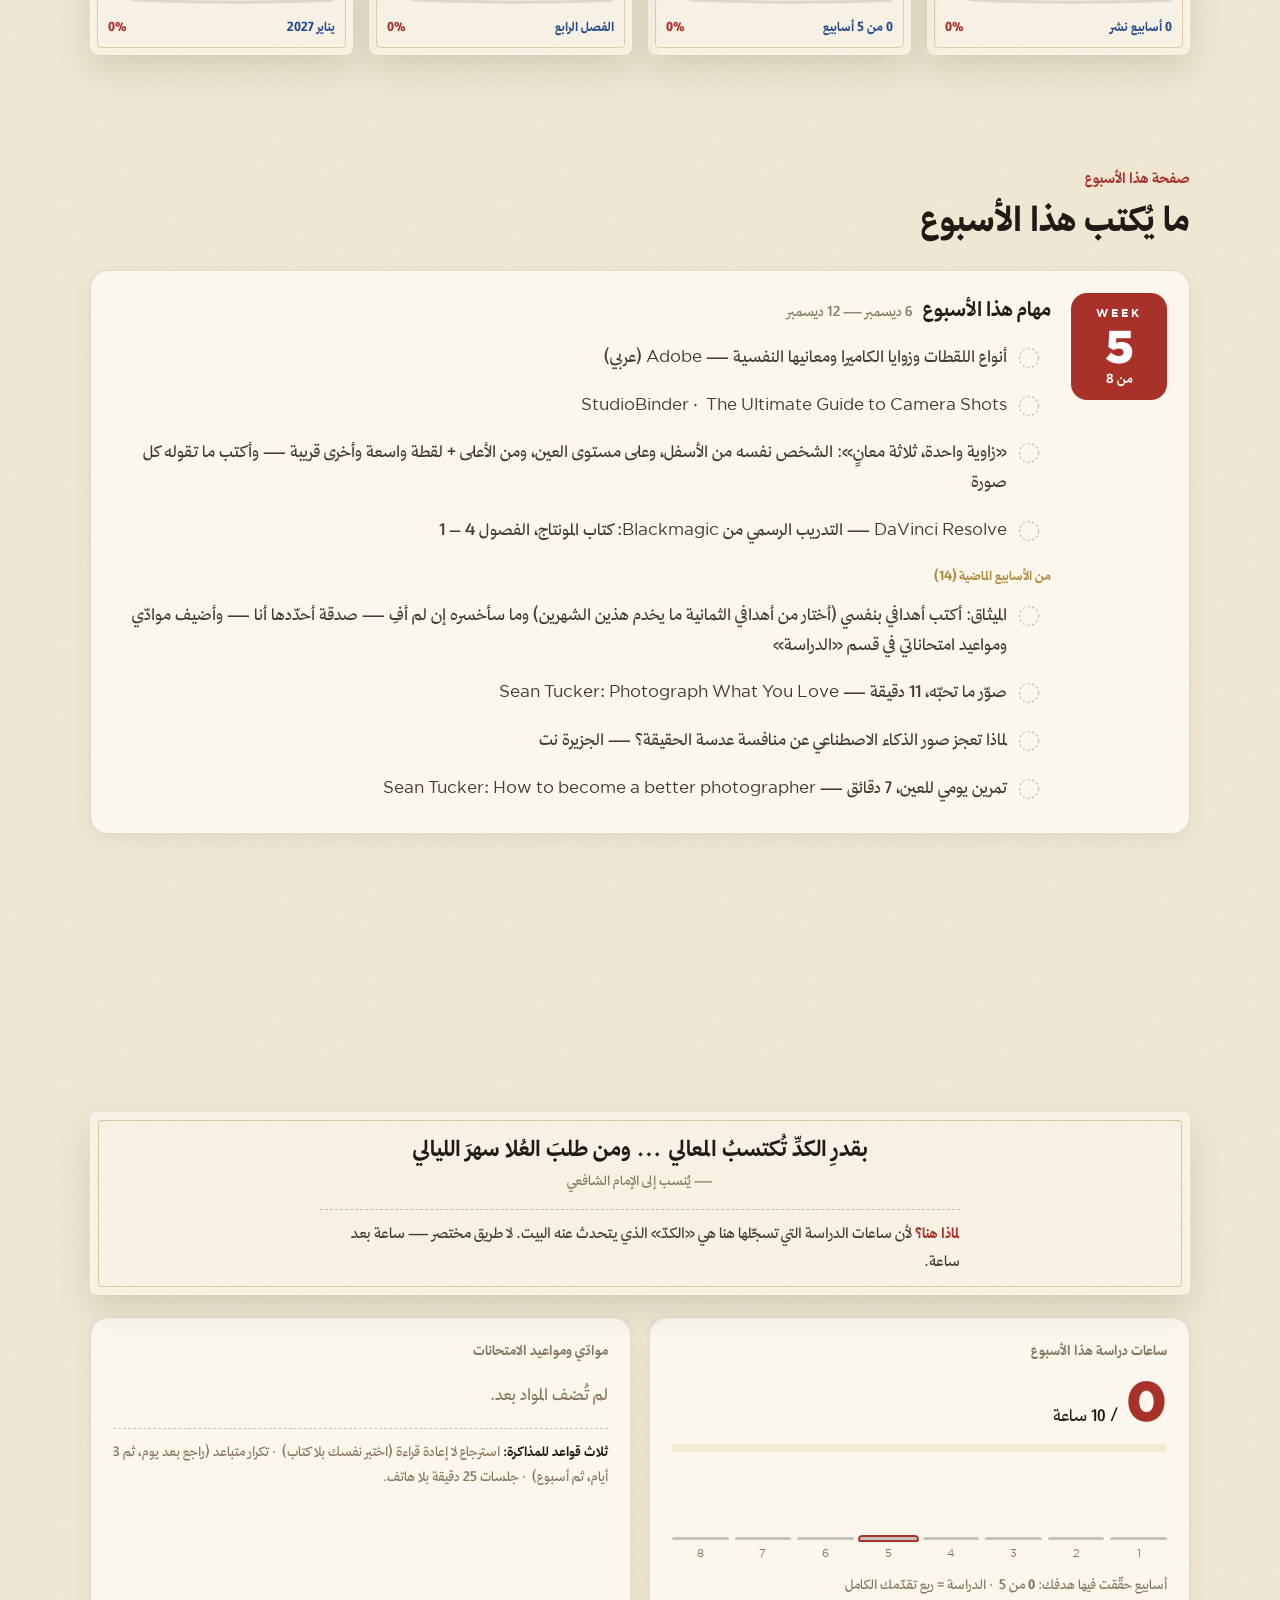
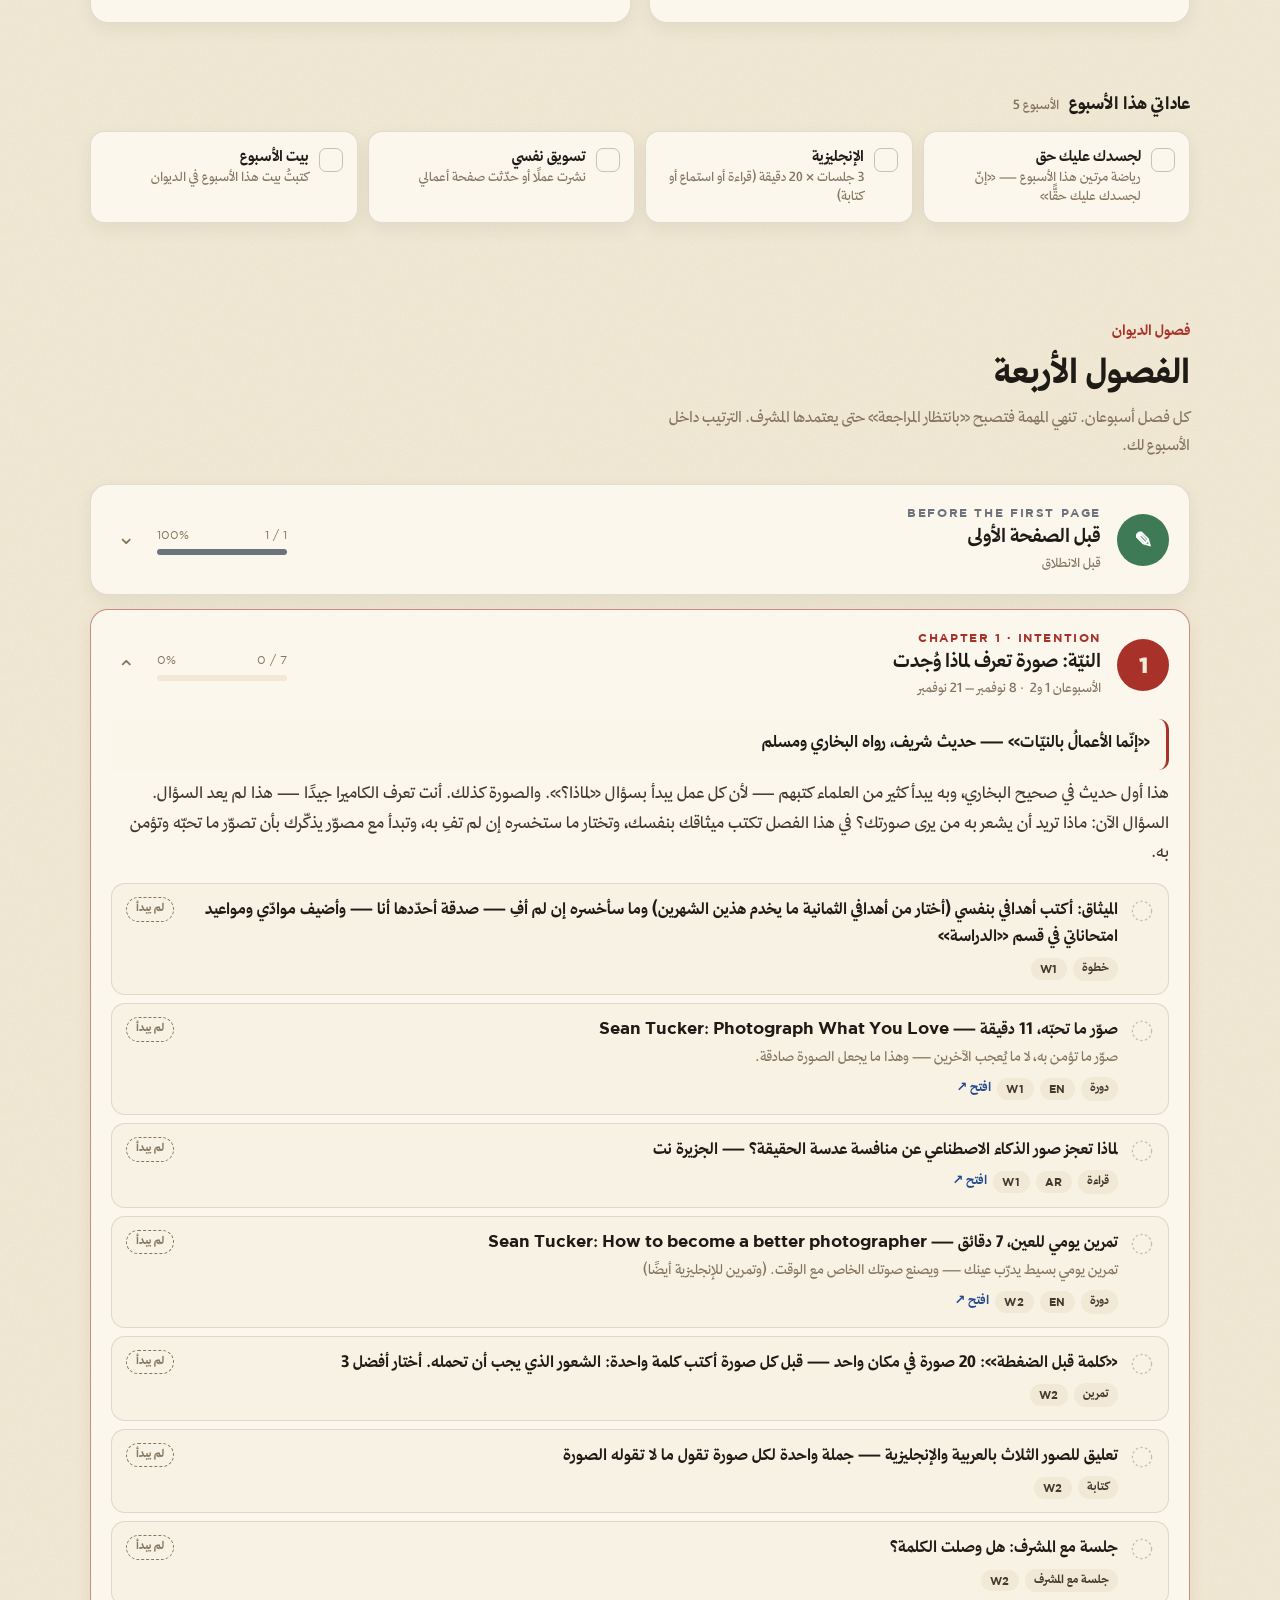
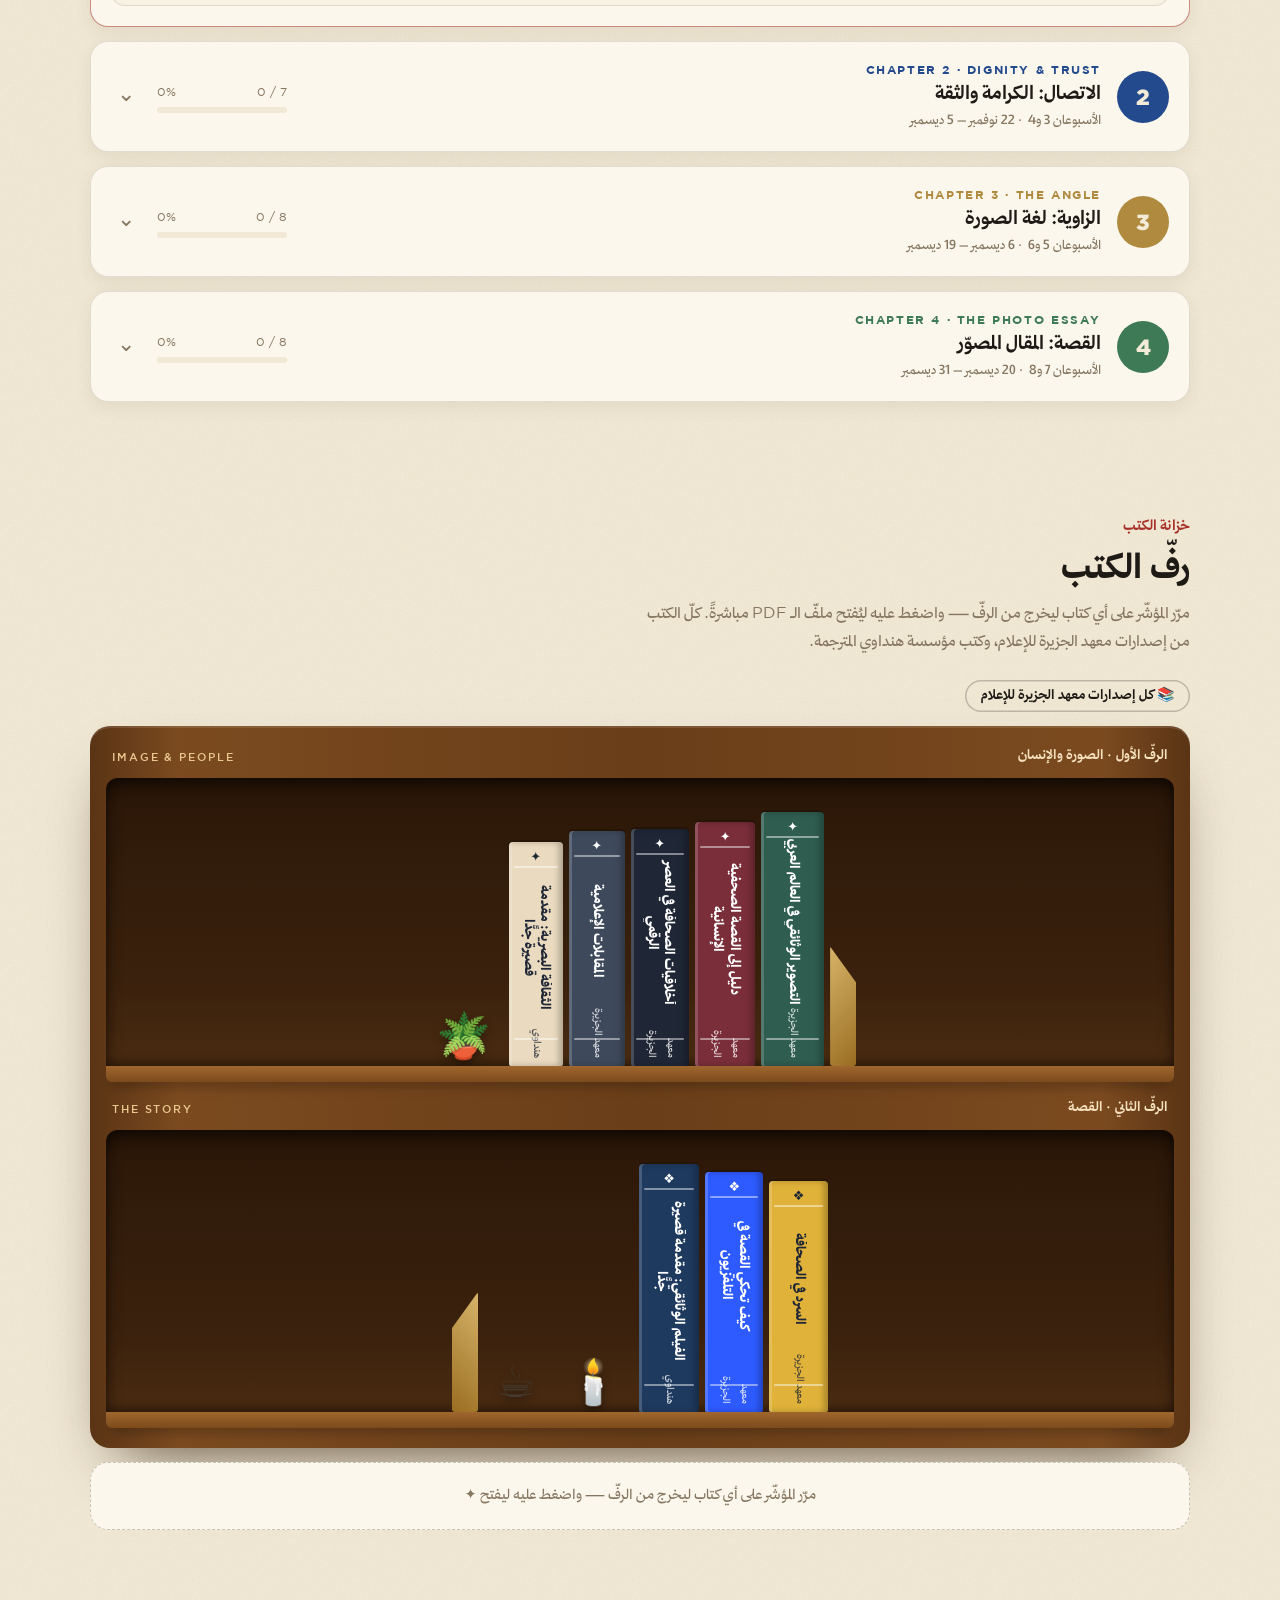
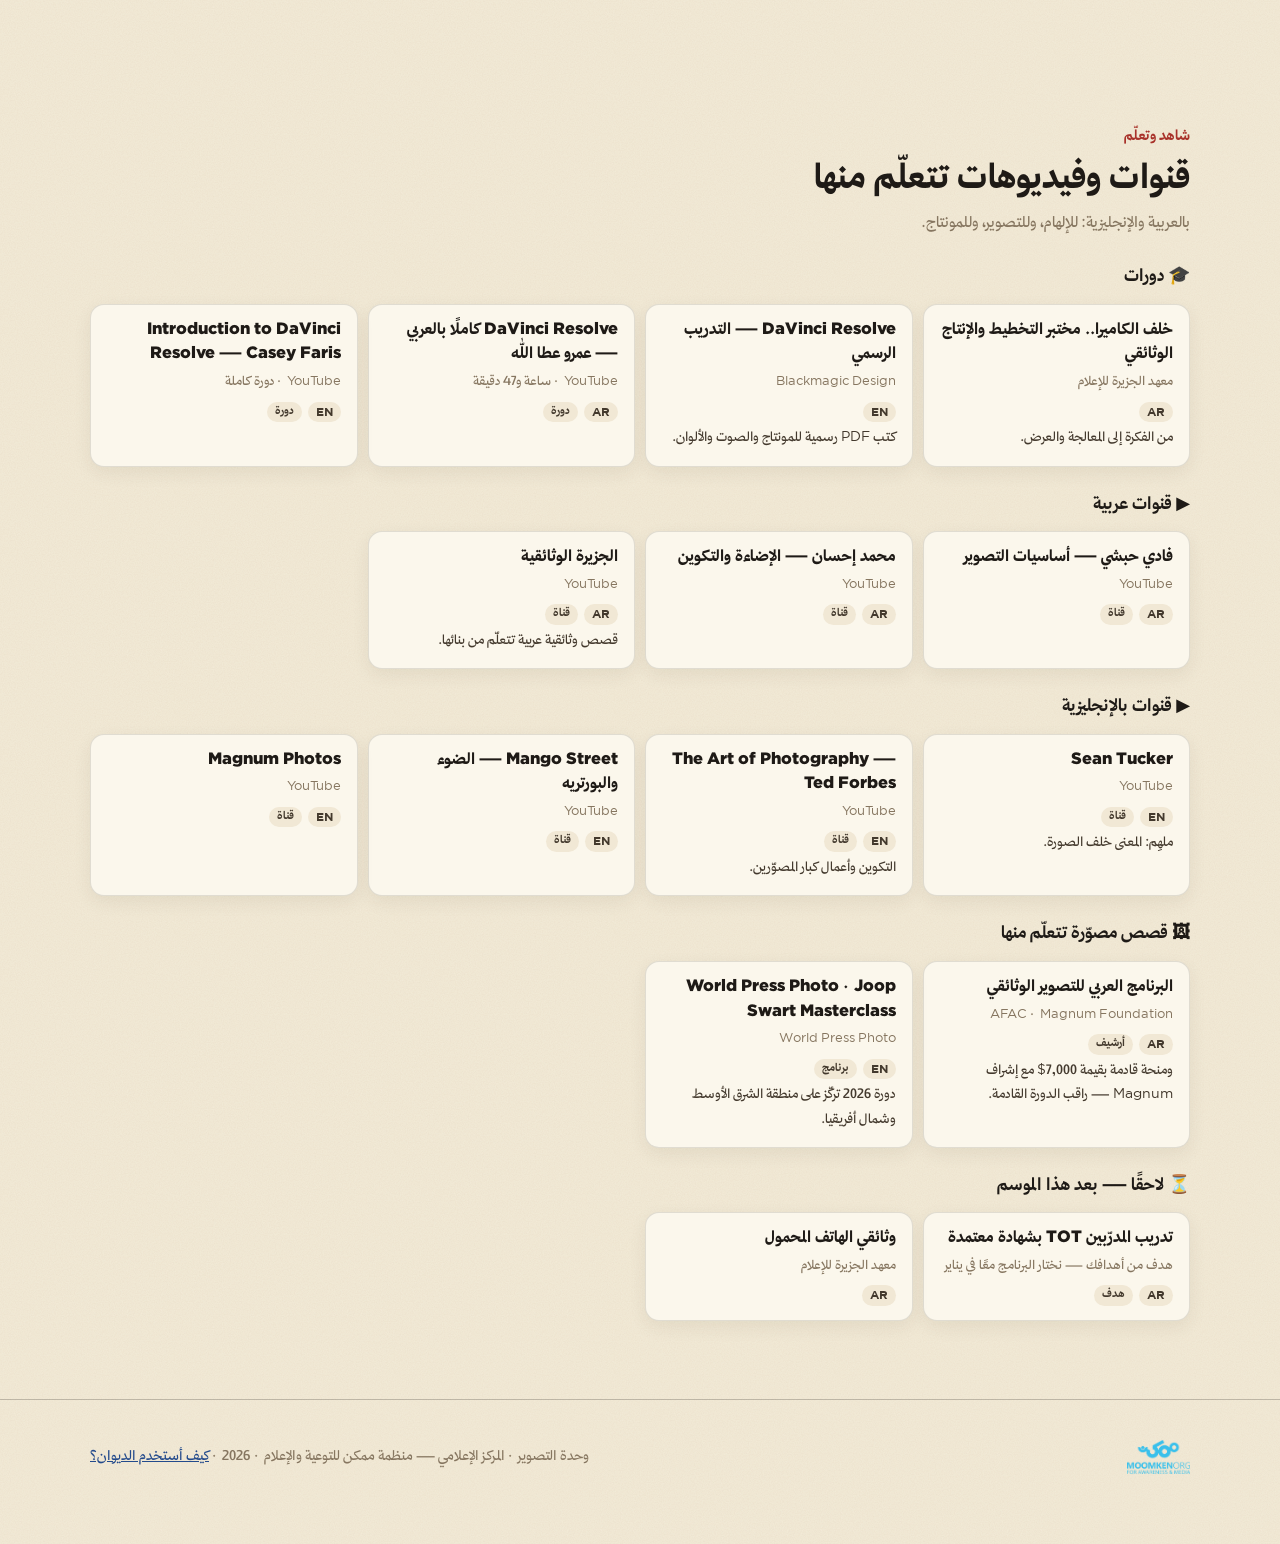
==== commit a2e0ca0c: "Bookshelf: open every book from the publisher's official link (no OneDrive sign-in needed) Co-Author" ====
--- a/index.html
+++ b/index.html
@@ -191,7 +191,7 @@
 <section class="sec" id="shelfSec">
   <div class="wrap">
     <div class="sec-head rv"><div><div class="sec-k">خزانة الكتب</div><h2>رفّ الكتب</h2><p class="sec-sub">مرّر المؤشّر على أي كتاب ليخرج من الرفّ — واضغط عليه ليُفتح ملفّ الـ PDF مباشرةً. كلّ الكتب من إصدارات معهد الجزيرة للإعلام، وكتب مؤسسة هنداوي المترجمة.</p></div></div>
-    <p class="lib-folder rv"><a class="btn btn-ghost btn-sm" id="libFolder" href="#" target="_blank" rel="noopener">📁 مجلّد الكتب كاملًا على OneDrive</a></p>
+    <p class="lib-folder rv"><a class="btn btn-ghost btn-sm" id="libFolder" href="#" target="_blank" rel="noopener">📚 كل إصدارات معهد الجزيرة للإعلام</a></p>
     <div class="bookcase rv" id="bookcase"></div>
     <div class="peek-wrap"><div id="bookPeek" aria-live="polite"></div></div>
   </div>
@@ -214,9 +214,9 @@
 <div id="toasts" aria-live="polite"></div>
 <canvas id="confetti" aria-hidden="true"></canvas>
 
-<script src="content.js?v=12"></script>
+<script src="content.js?v=13"></script>
 <script src="theme.js?v=12"></script>
-<script src="shelf.js?v=5"></script>
+<script src="shelf.js?v=6"></script>
 <script src="engine.js?v=12"></script>
 </body>
 </html>
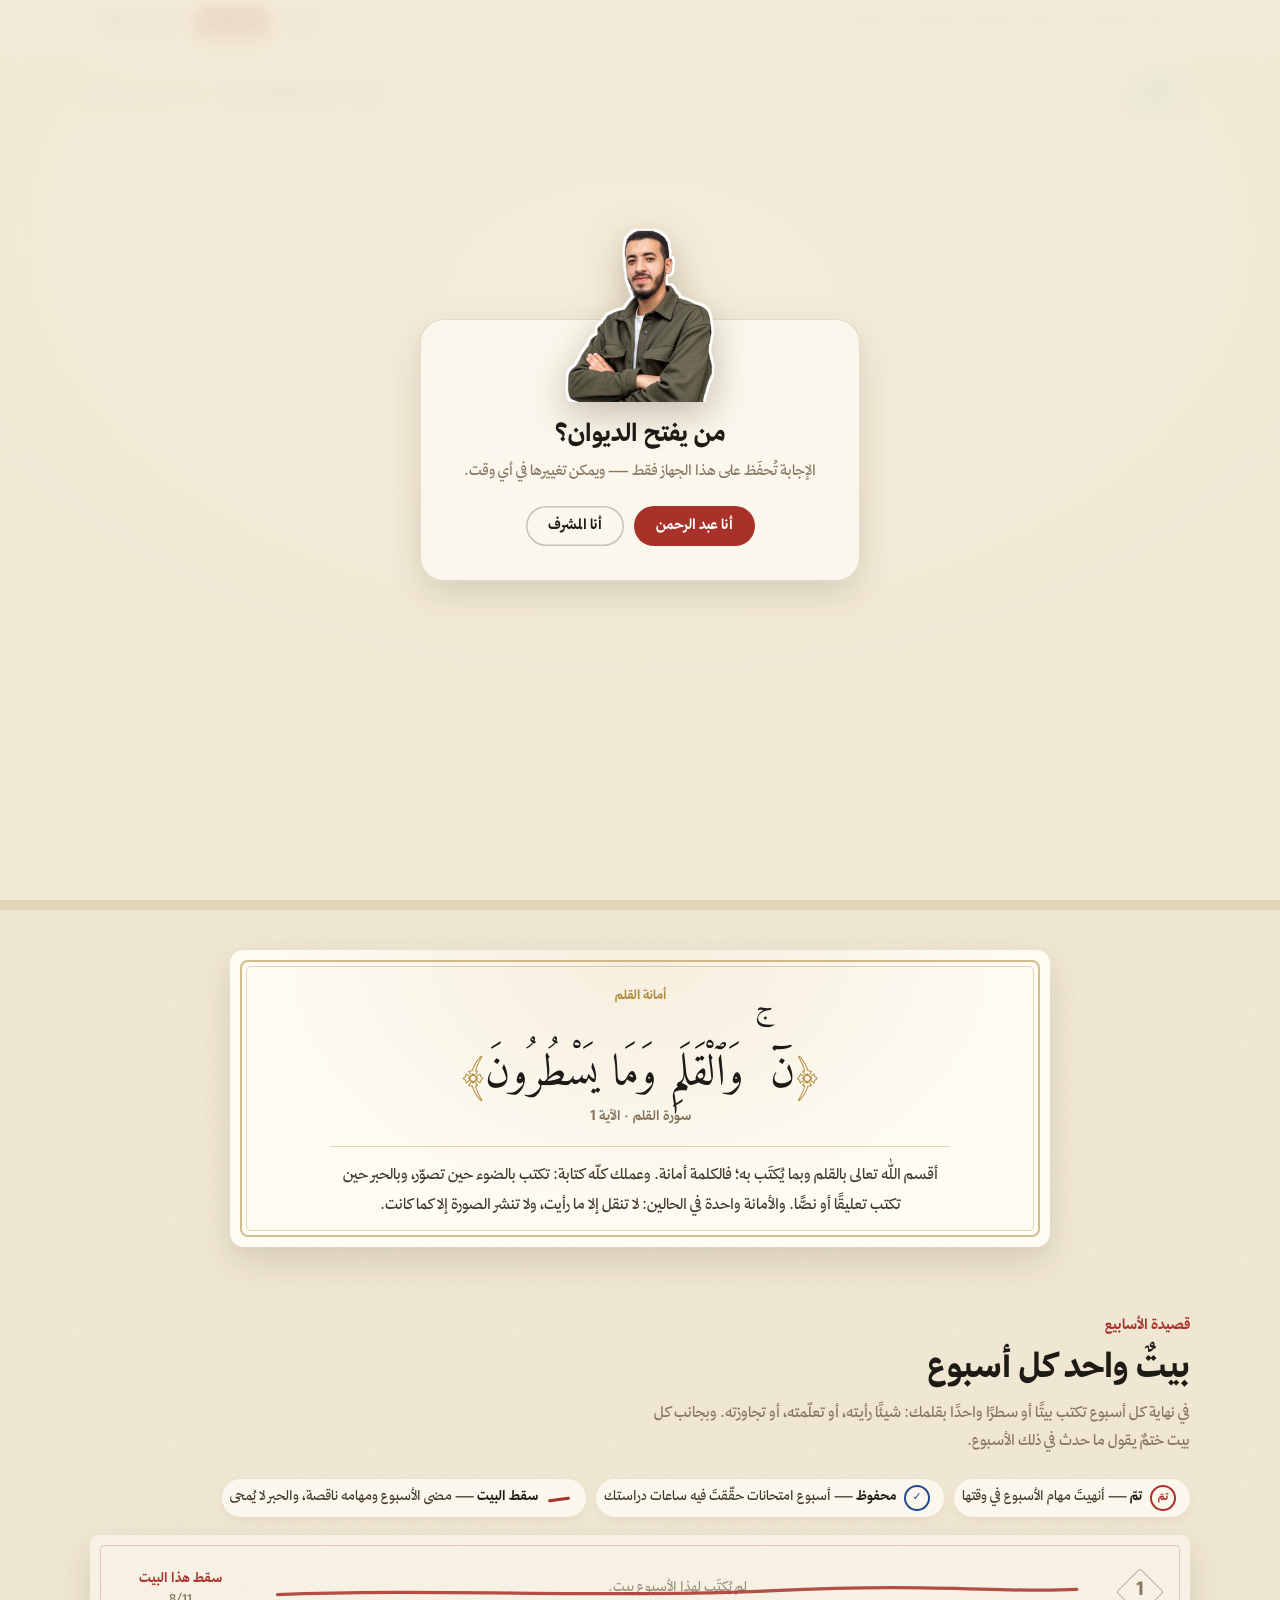
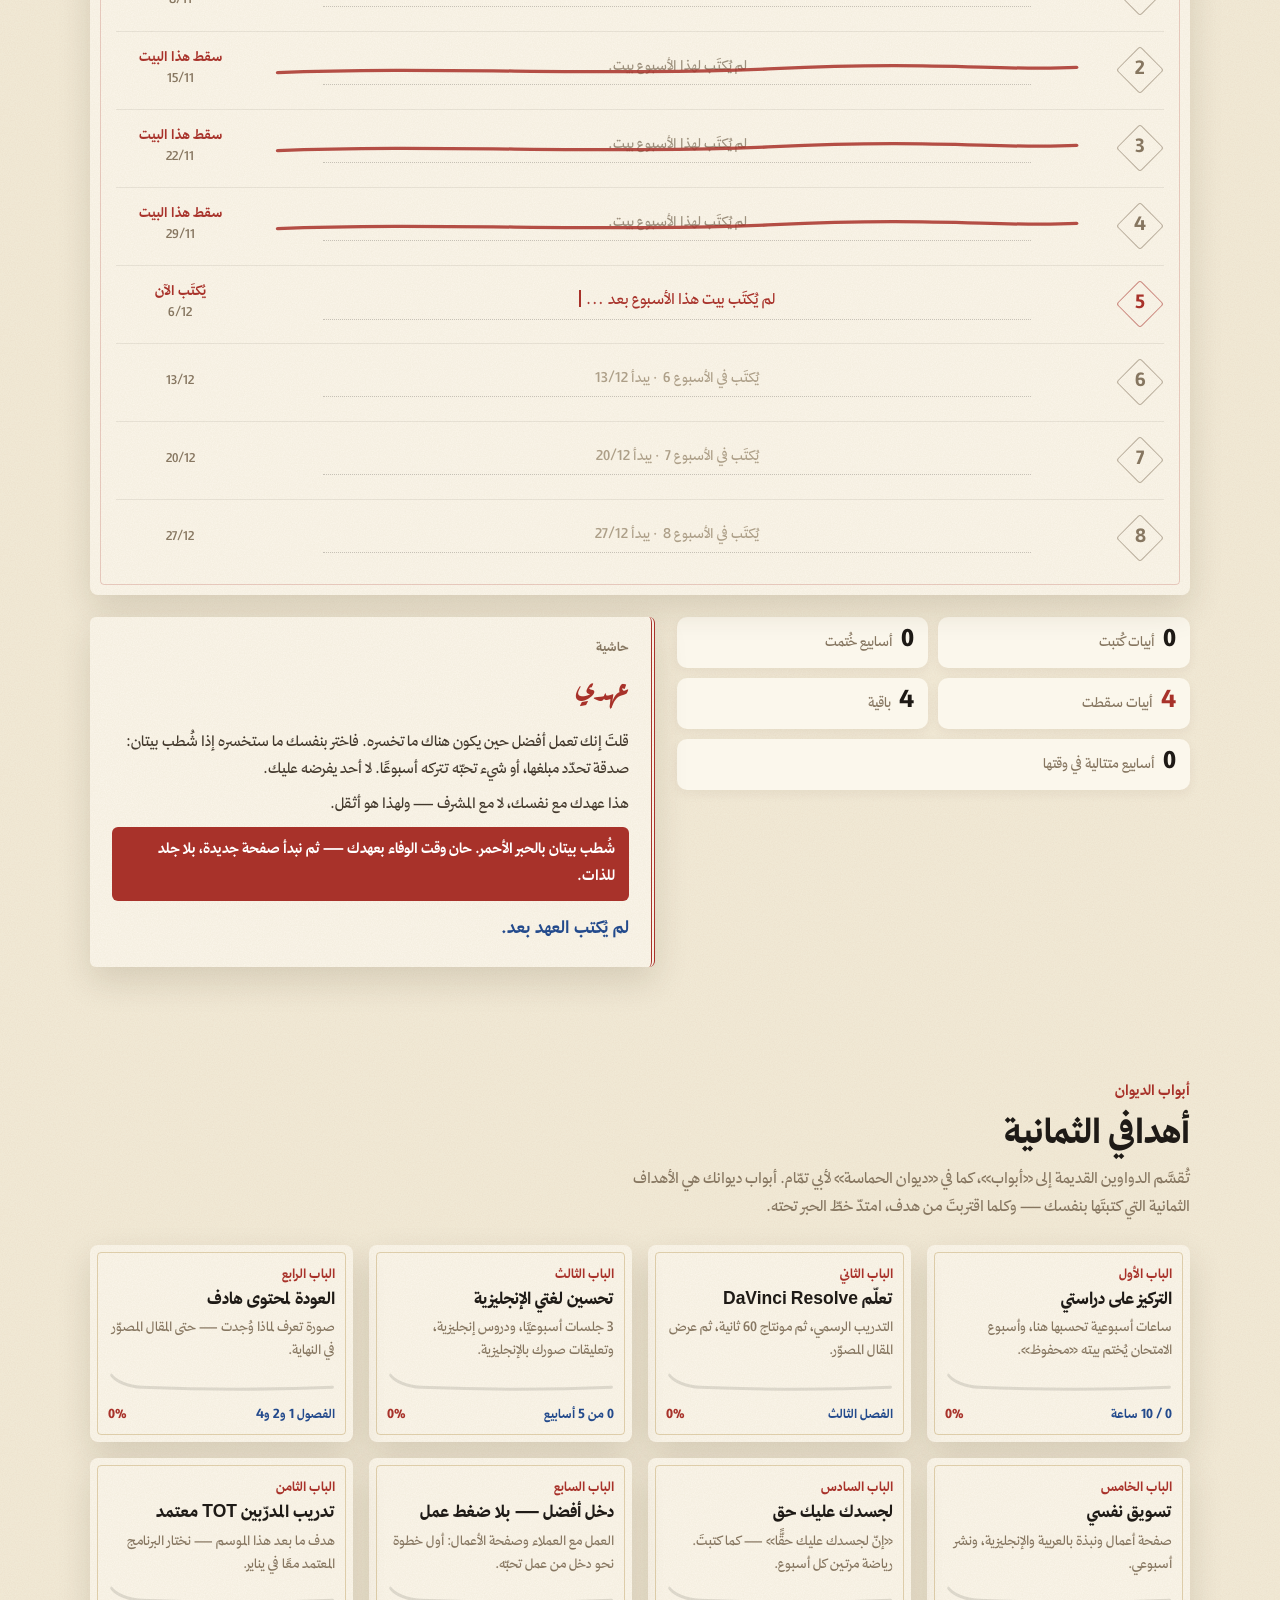
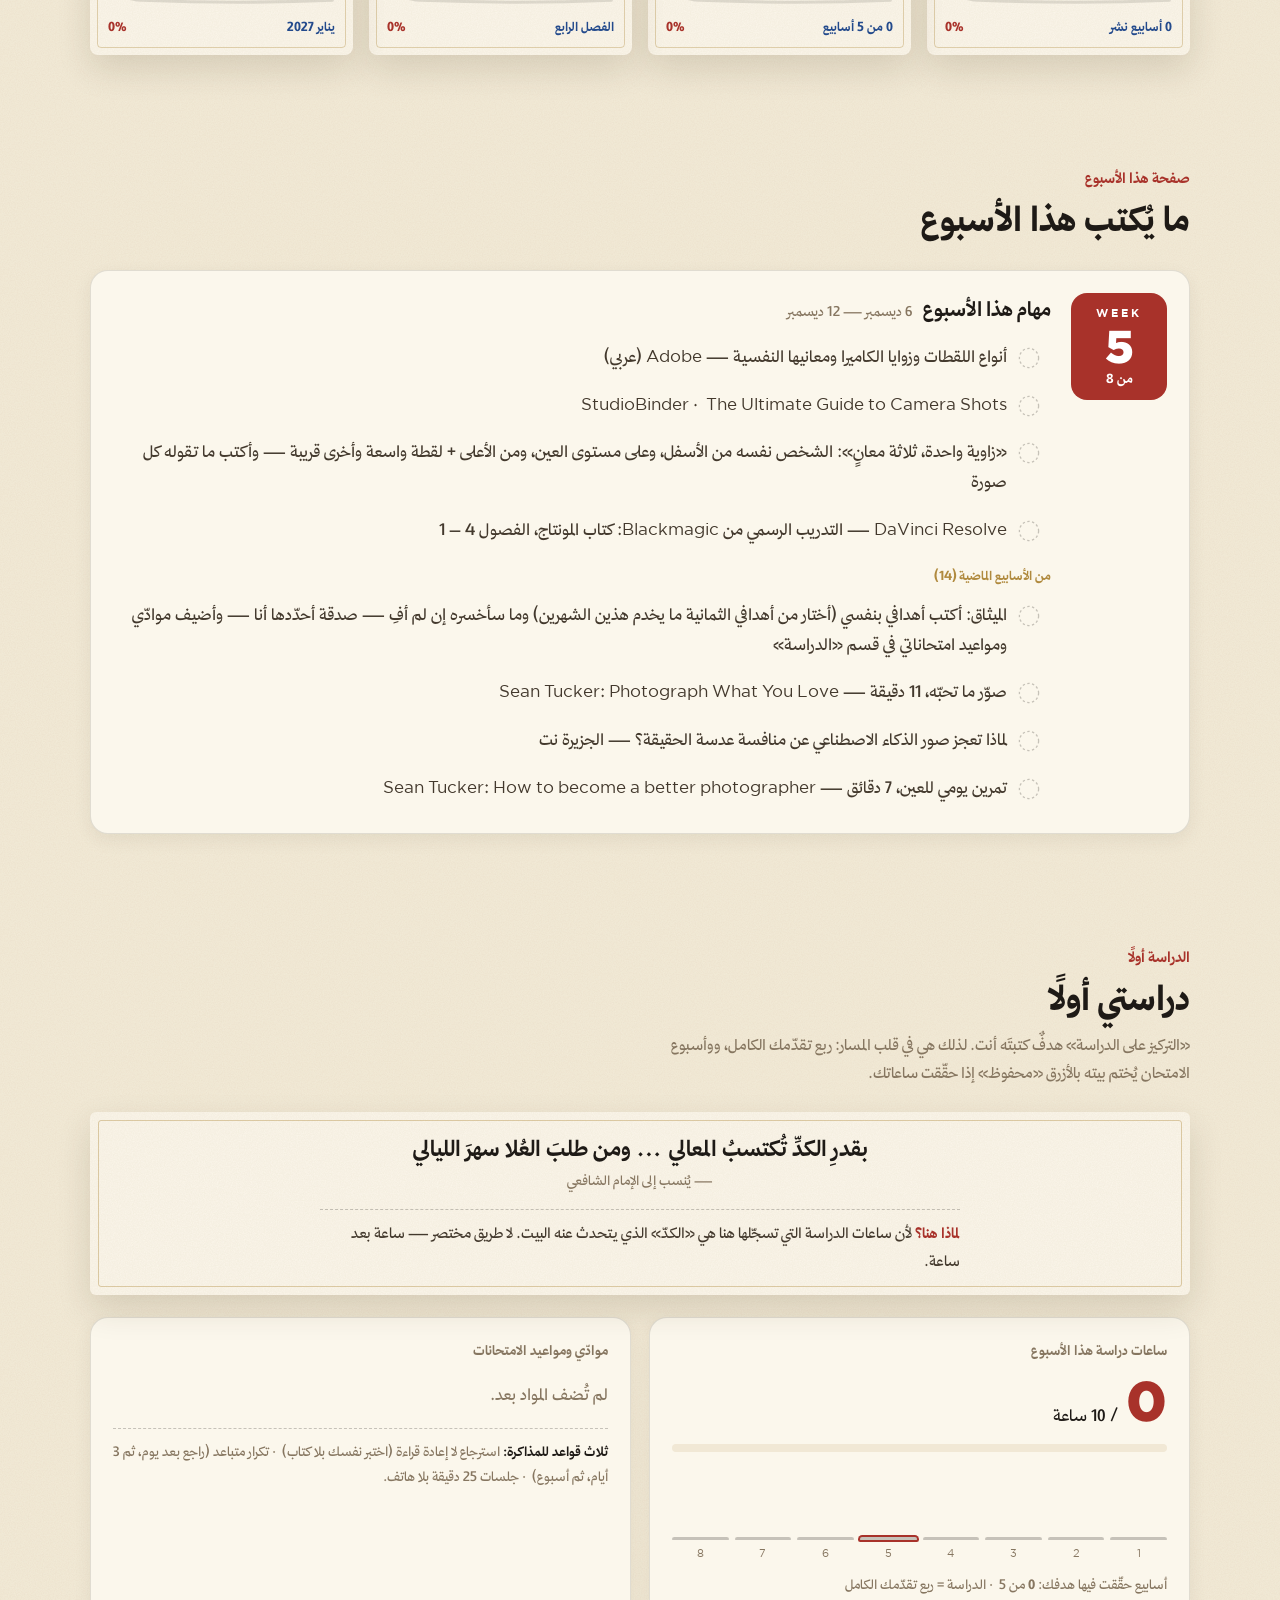
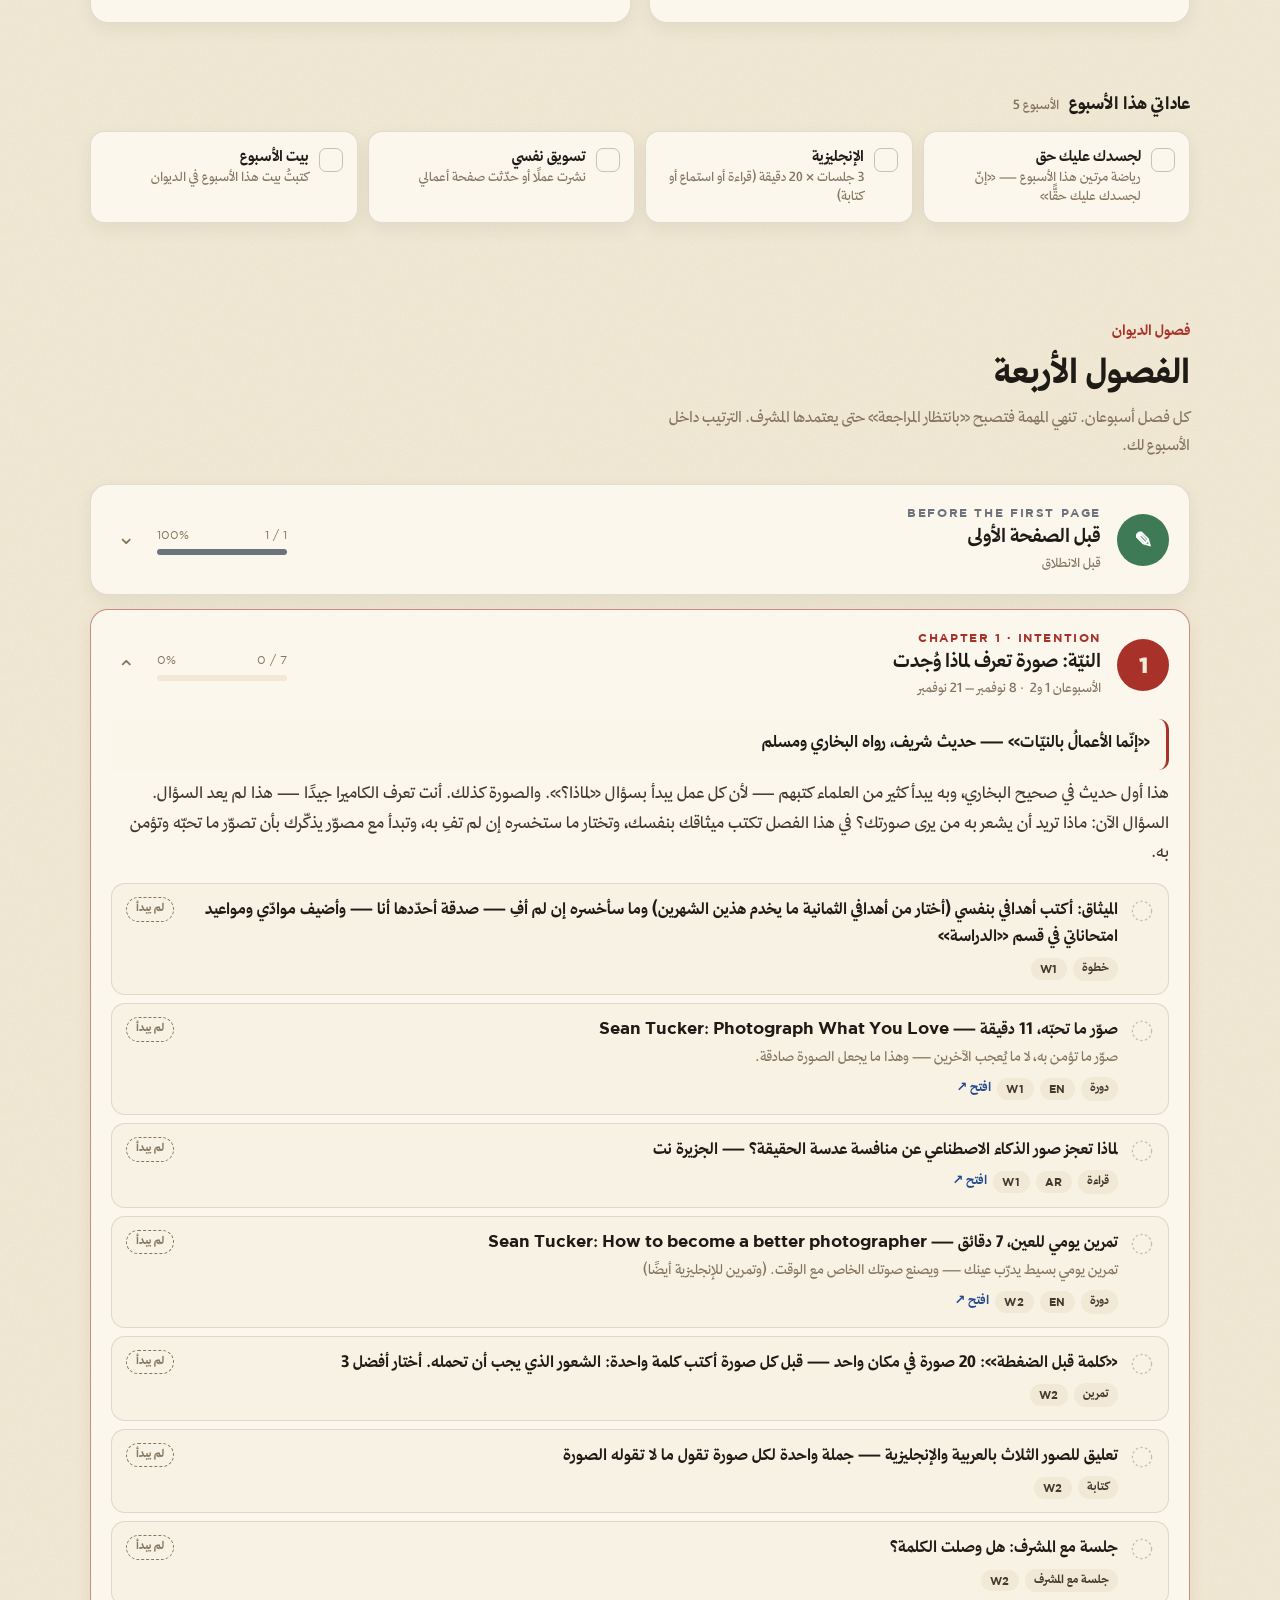
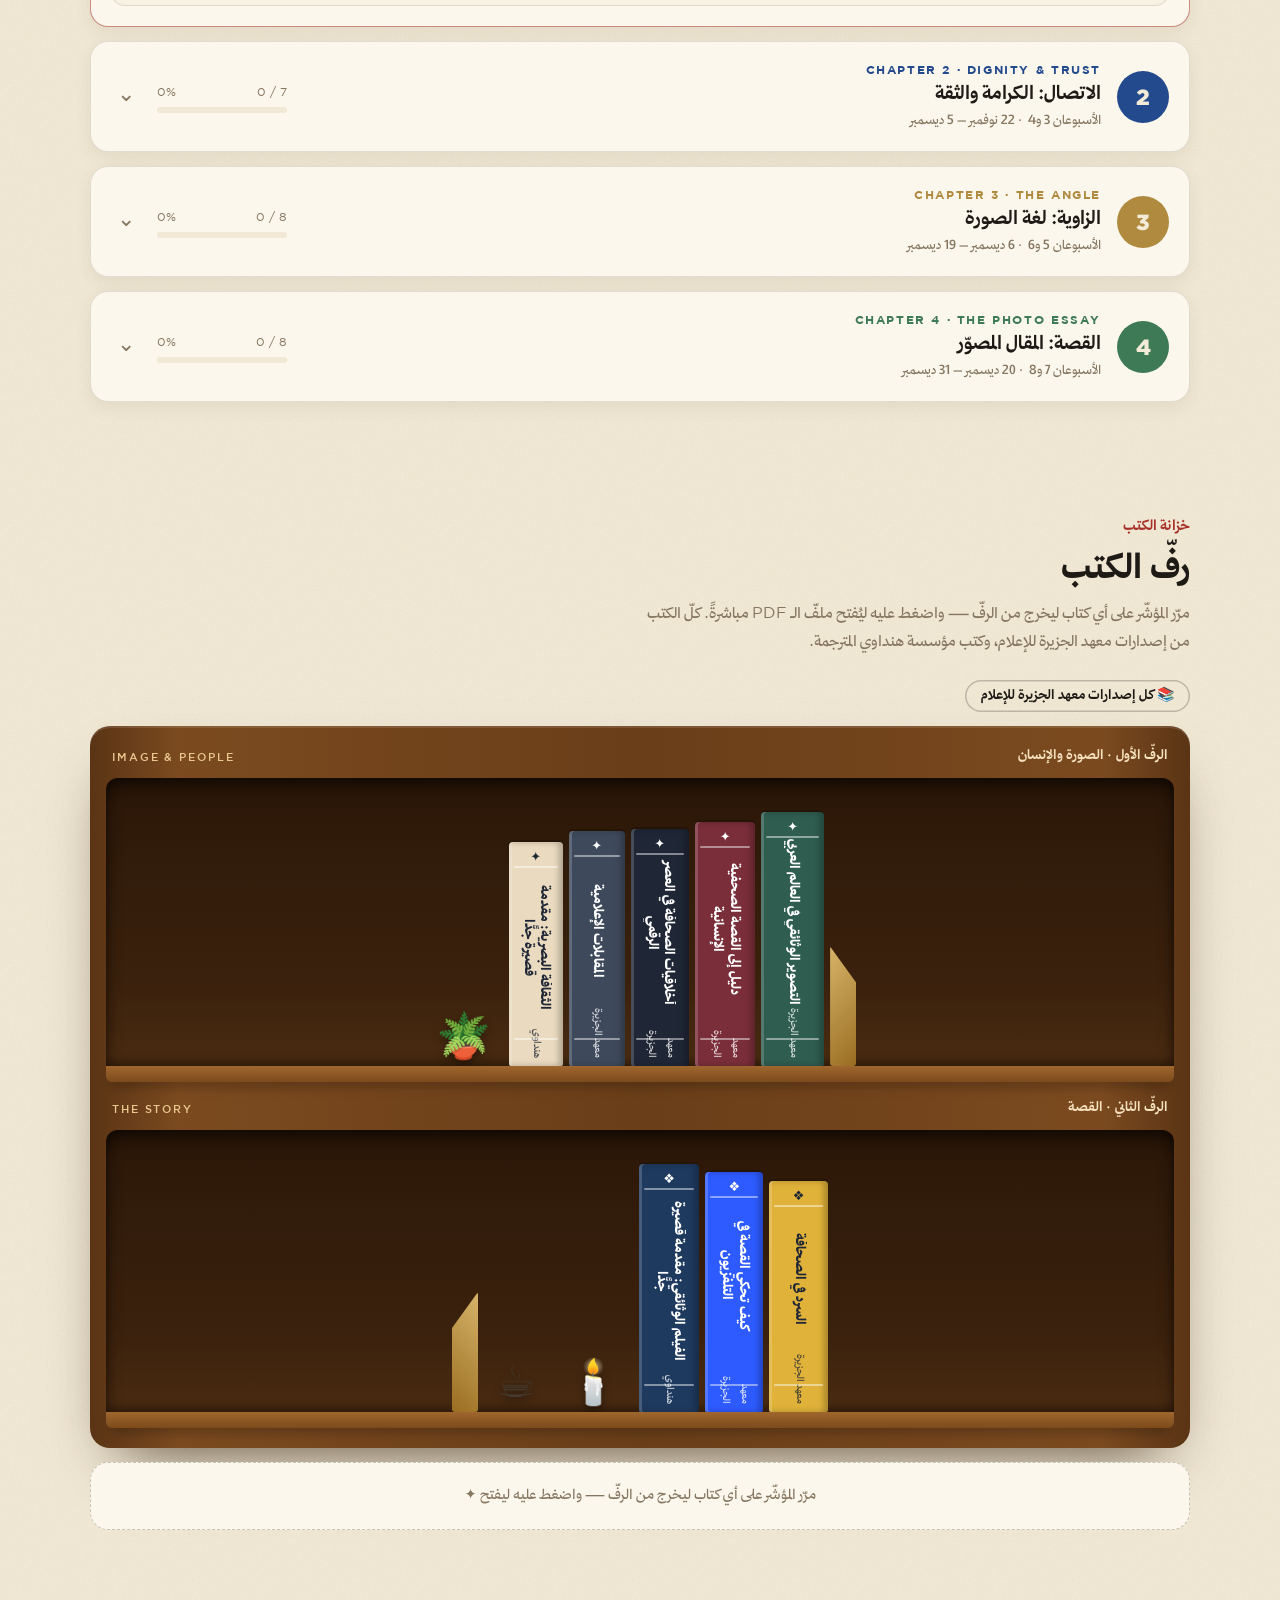
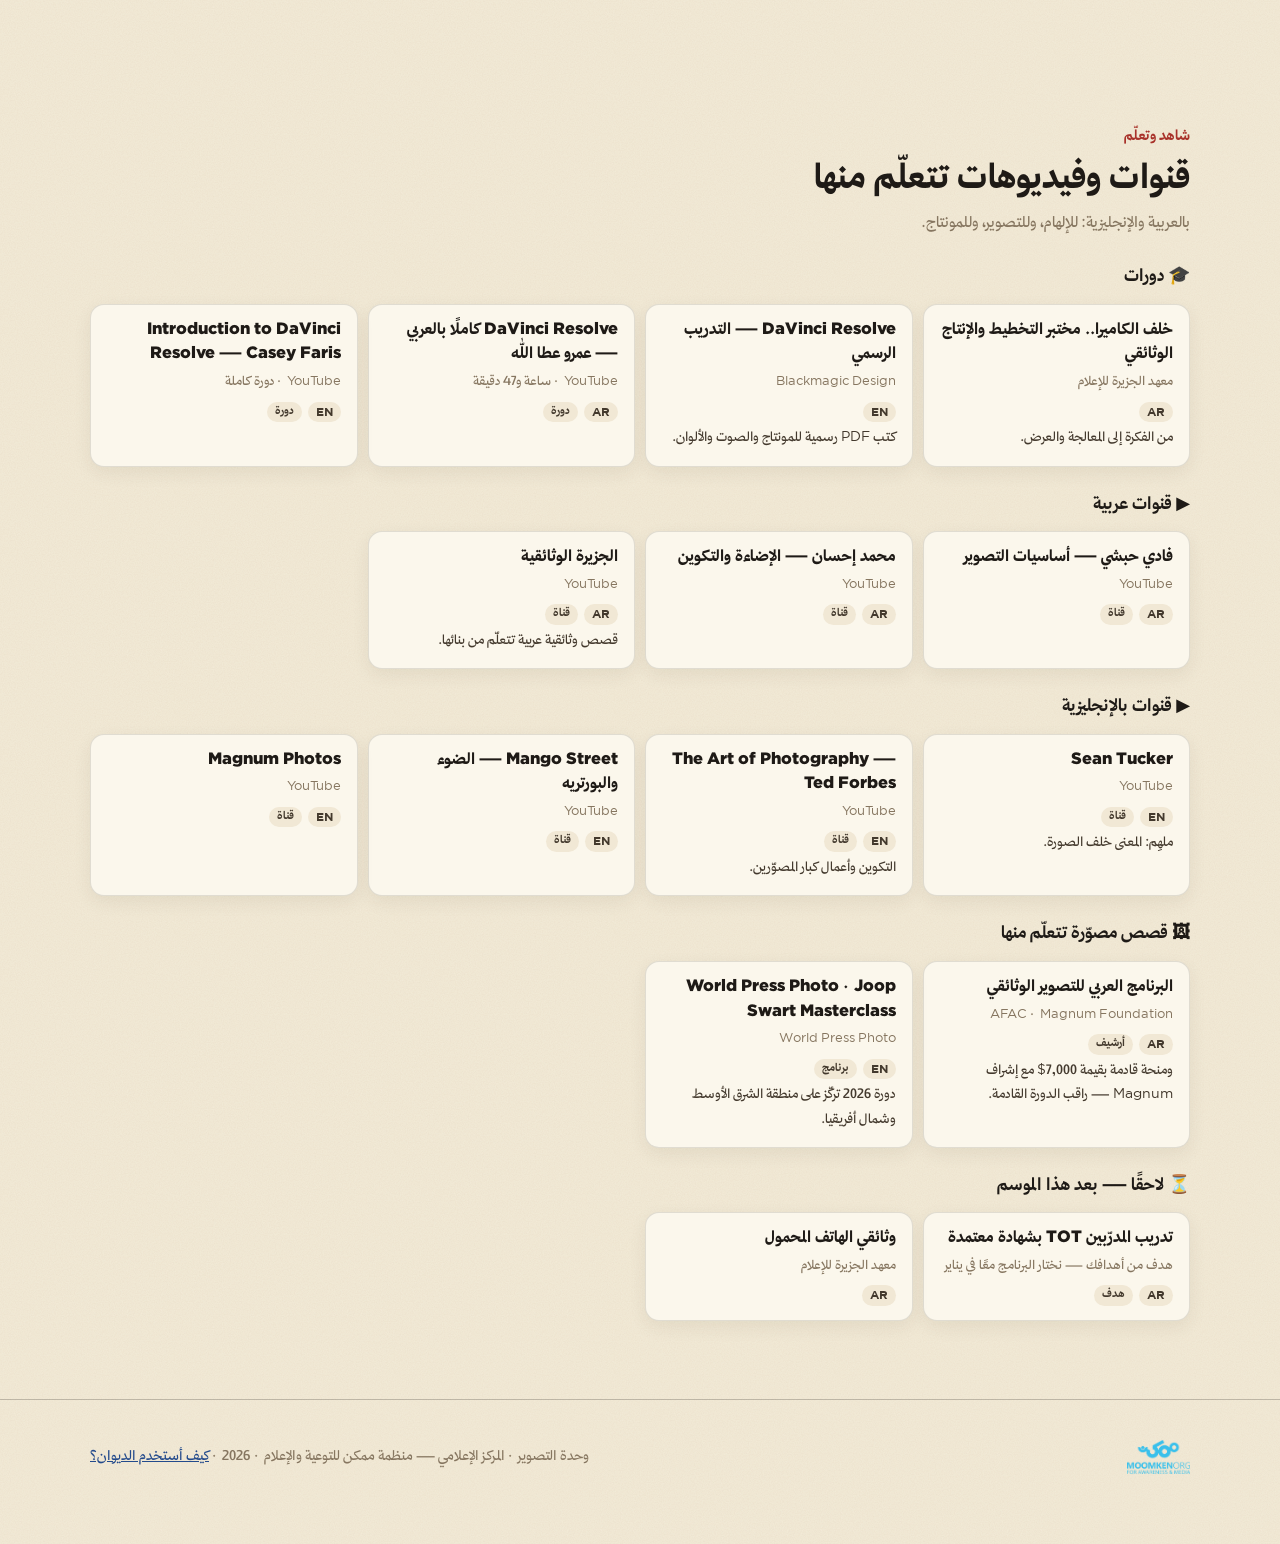
==== commit 8207c026: "Opening: old stained pages (dark red) flip by fast with real page bend, then the clean page and the " ====
--- a/index.html
+++ b/index.html
@@ -9,7 +9,7 @@
 <link rel="icon" href="assets/favicon.png">
 <link rel="preload" href="assets/fonts/aref-ruqaa-arabic-700-normal.woff2" as="font" type="font/woff2" crossorigin>
 <link rel="stylesheet" href="base.css?v=12">
-<link rel="stylesheet" href="app.css?v=12">
+<link rel="stylesheet" href="app.css?v=13">
 </head>
 <body>
 
@@ -215,7 +215,8 @@
 <canvas id="confetti" aria-hidden="true"></canvas>
 
 <script src="content.js?v=13"></script>
-<script src="theme.js?v=12"></script>
+<script src="flip.js?v=1"></script>
+<script src="theme.js?v=13"></script>
 <script src="shelf.js?v=6"></script>
 <script src="engine.js?v=12"></script>
 </body>
--- a/app.css
+++ b/app.css
@@ -322,3 +322,29 @@
 .lg .ms::after{content:'';position:absolute;left:2px;right:2px;top:50%;height:3px;background:var(--accent);border-radius:3px;transform:rotate(-8deg)}
 .lg b{color:var(--ink)}
 .guide-link{display:inline-flex}
+
+/* ---------- old pages flip by before the diwan opens (flip.js) ---------- */
+.flip{position:absolute;inset:0;z-index:5;transform-style:preserve-3d;pointer-events:none;opacity:0;transition:opacity .25s ease}
+.flip.in{opacity:1}
+.flip.out{opacity:0;transition:opacity .4s ease .05s}
+.fl-base,.fl-leaf{position:absolute}
+.fl-base{background:var(--paper) center/100% 100% no-repeat;box-shadow:0 30px 40px -10px rgba(60,40,15,.3),0 3px 6px rgba(60,40,15,.14)}
+.fl-base.side-l{border-radius:14px 4px 4px 14px;box-shadow:inset -18px 0 24px -18px rgba(80,55,20,.35),0 30px 40px -10px rgba(60,40,15,.3)}
+.fl-base.side-r{border-radius:4px 14px 14px 4px;box-shadow:inset 18px 0 24px -18px rgba(80,55,20,.35),0 30px 40px -10px rgba(60,40,15,.3)}
+.fl-base.side-one{border-radius:12px 12px 0 0}
+.fl-base.clean{background-image:var(--grain)}
+.fl-base.clean::after{content:'';position:absolute;inset:16px;border:1px solid rgba(168,50,42,.28);outline:1px solid rgba(168,50,42,.14);outline-offset:4px;border-radius:2px}
+.fl-leaf{transform-style:preserve-3d}
+.fl-strip{position:absolute;top:0;transform-origin:100% 50%;transform-style:preserve-3d}
+.fc{position:absolute;inset:0;backface-visibility:hidden;-webkit-backface-visibility:hidden;background-color:var(--paper);background-repeat:no-repeat;overflow:hidden}
+.fc.b{transform:rotateY(180deg)}
+.fc.f.edge{border-radius:14px 0 0 14px}
+.flip.one .fc.f.edge{border-radius:12px 0 0 0}
+/* the bend catches light and shadow */
+.fc::before{content:'';position:absolute;inset:0;background:linear-gradient(90deg,rgba(40,22,8,var(--l,0)),rgba(40,22,8,var(--r,0)));z-index:1}
+.fc.b::before{background:linear-gradient(270deg,rgba(40,22,8,var(--l,0)),rgba(40,22,8,var(--r,0)))}
+/* while old pages turn, the real ones wait; then they appear at once under the last leaf */
+.diwan.flipping .page{opacity:0;transition:none}
+.diwan.flipped .page{transition:none!important;opacity:1;transform:none}
+@media (max-width:640px){ .fl-base.clean::after{inset:9px} }
+@media (prefers-reduced-motion:reduce){ .flip{display:none} }
